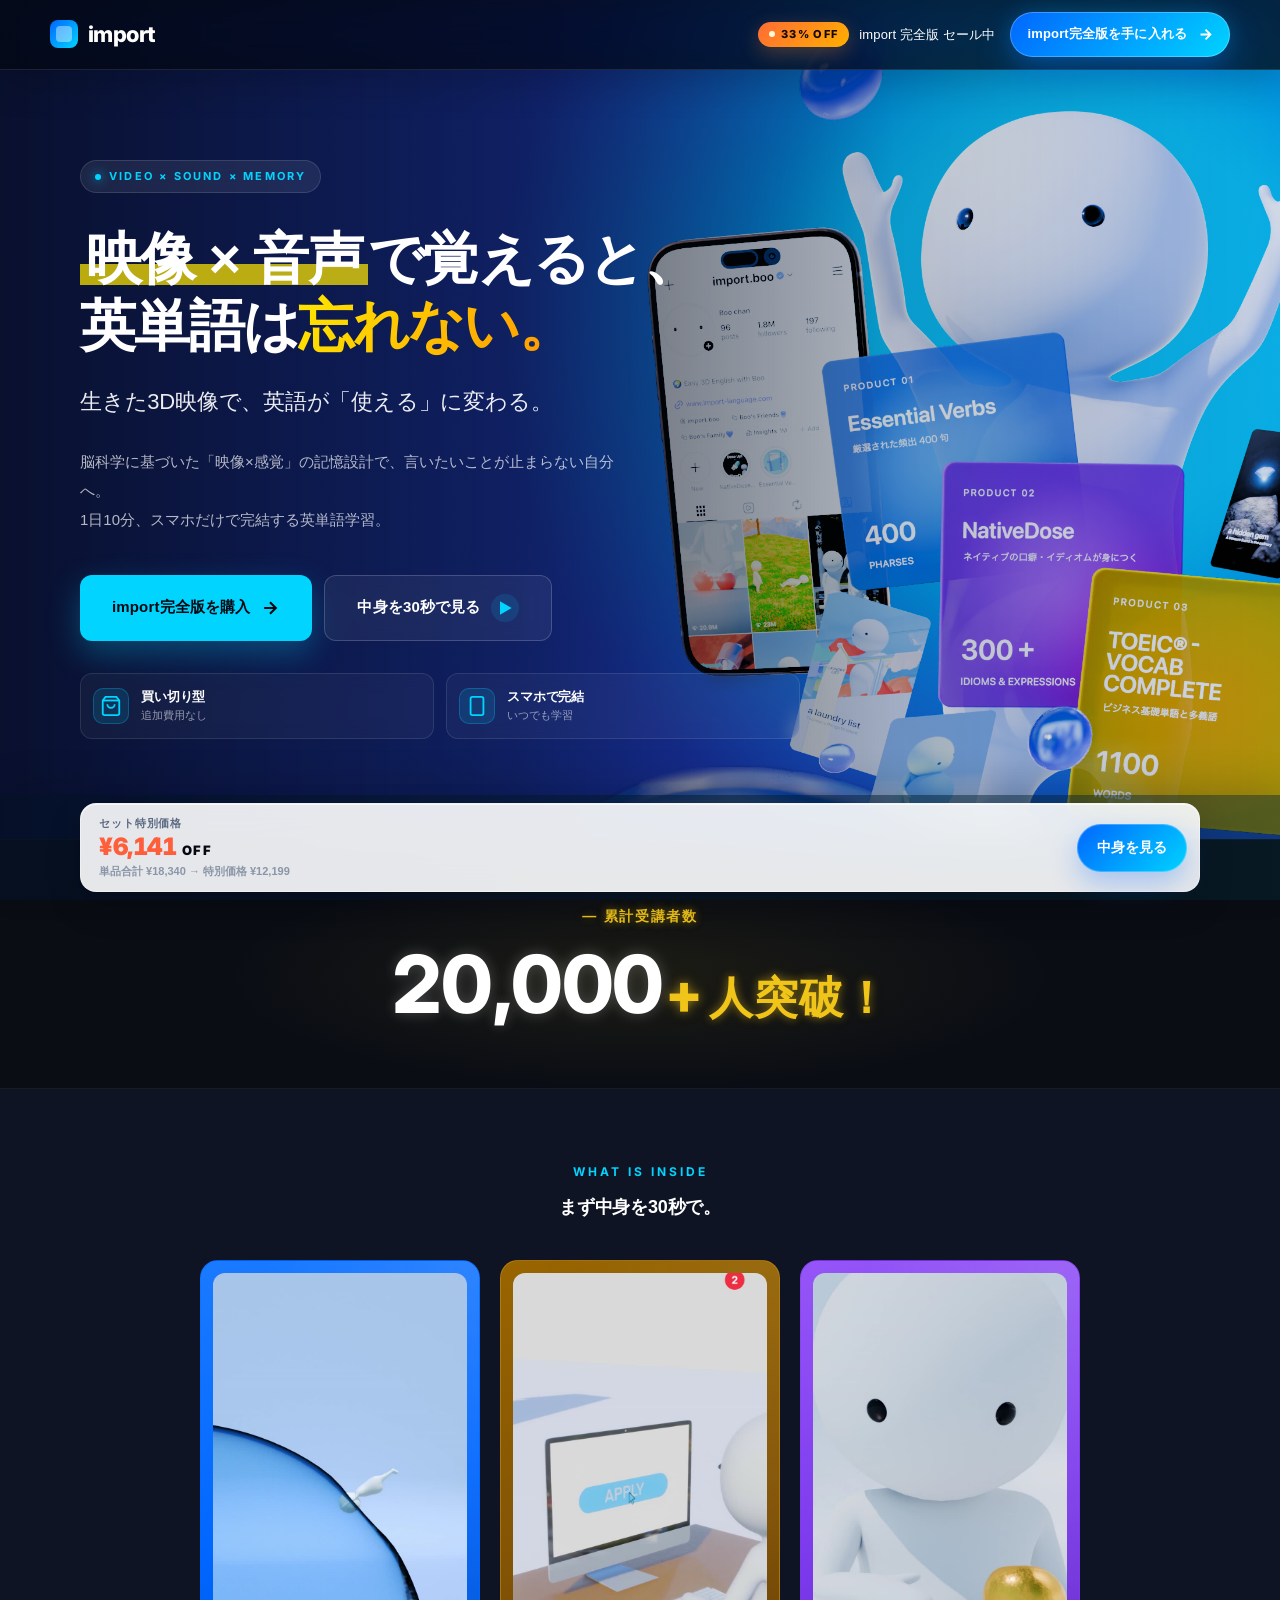
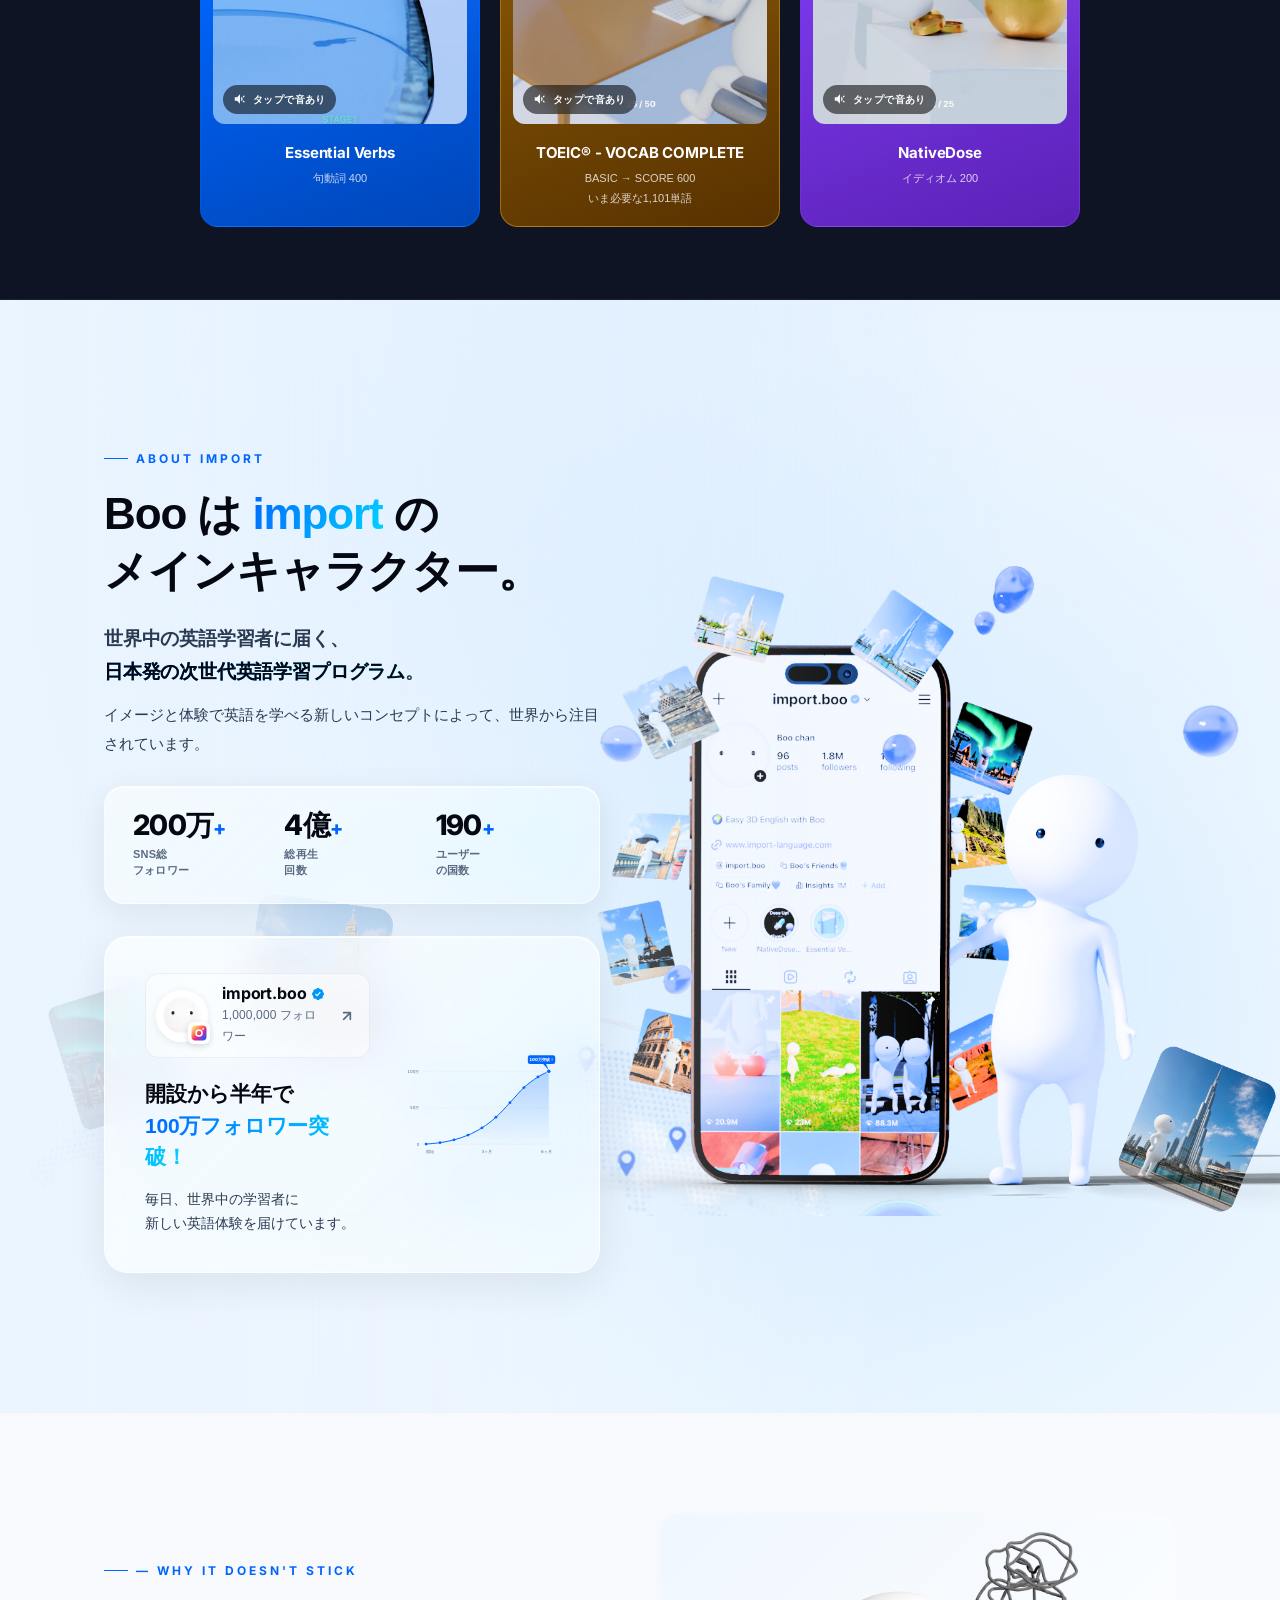
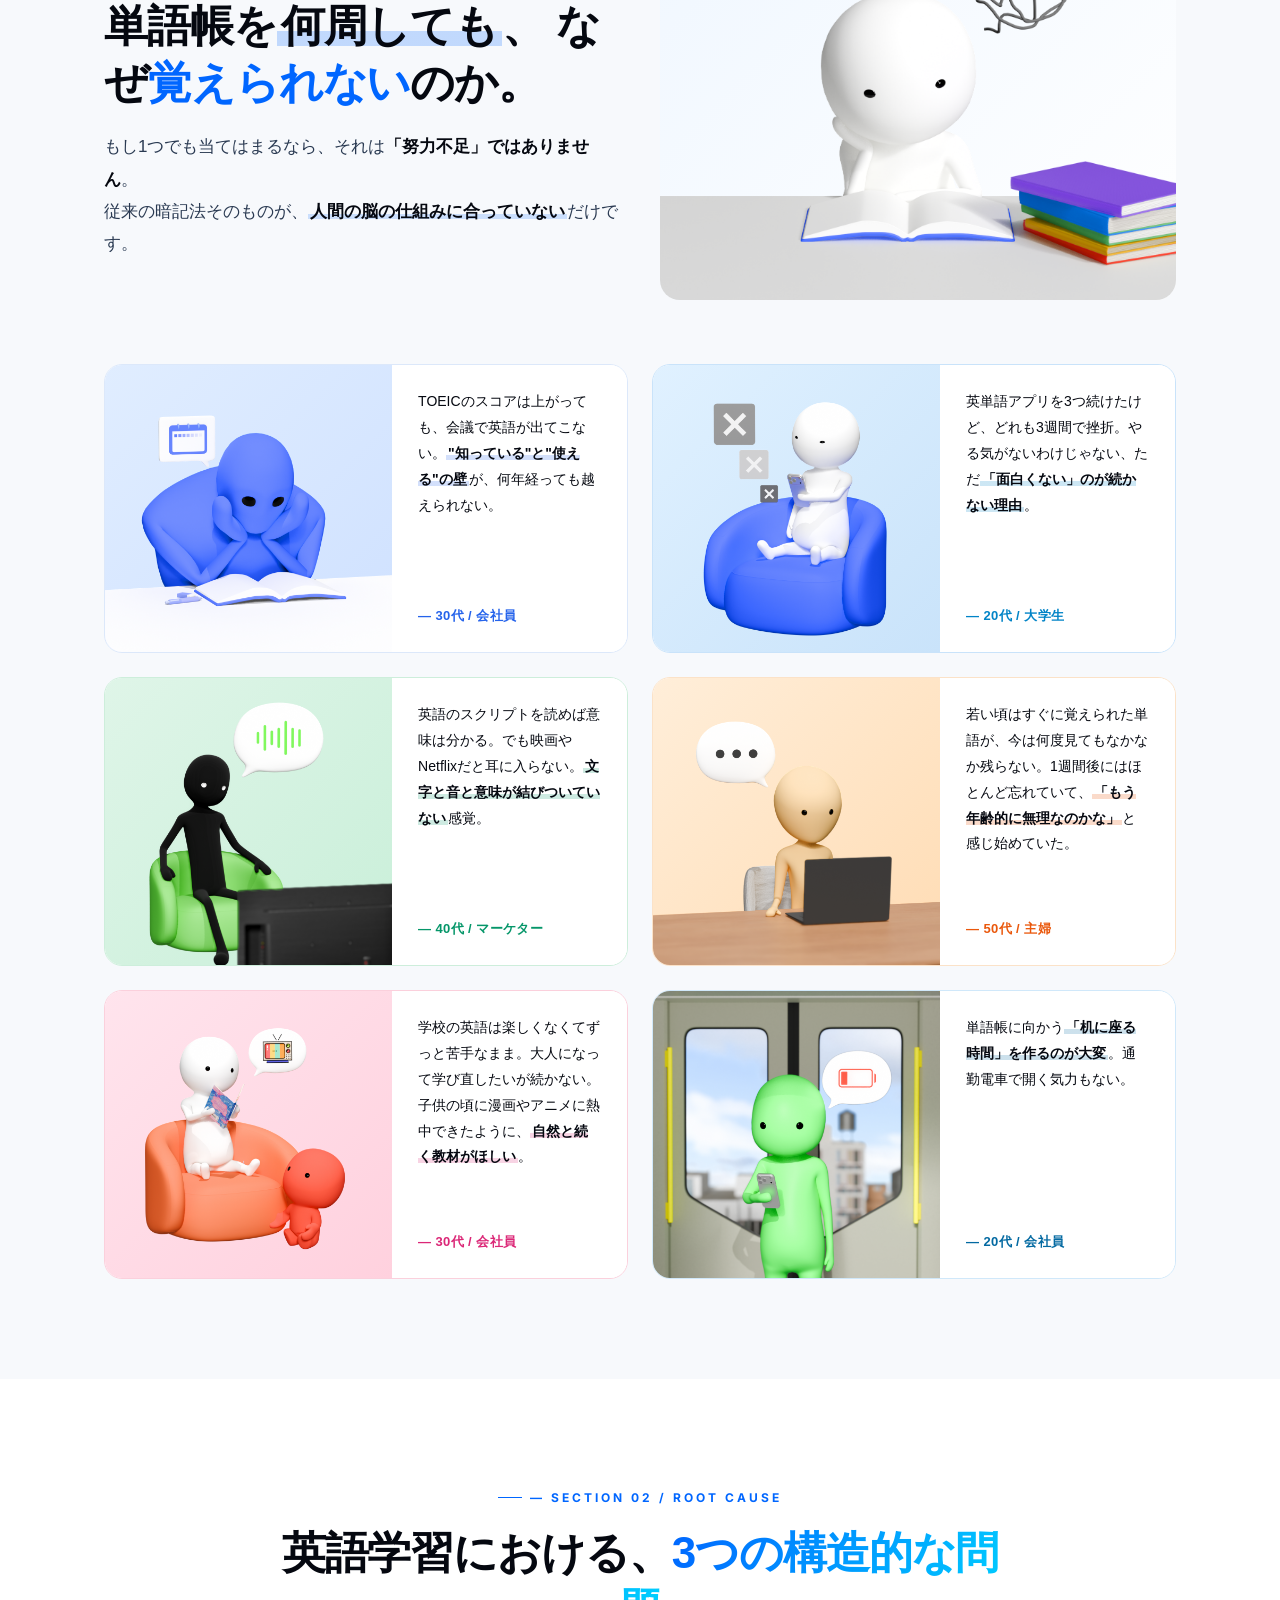
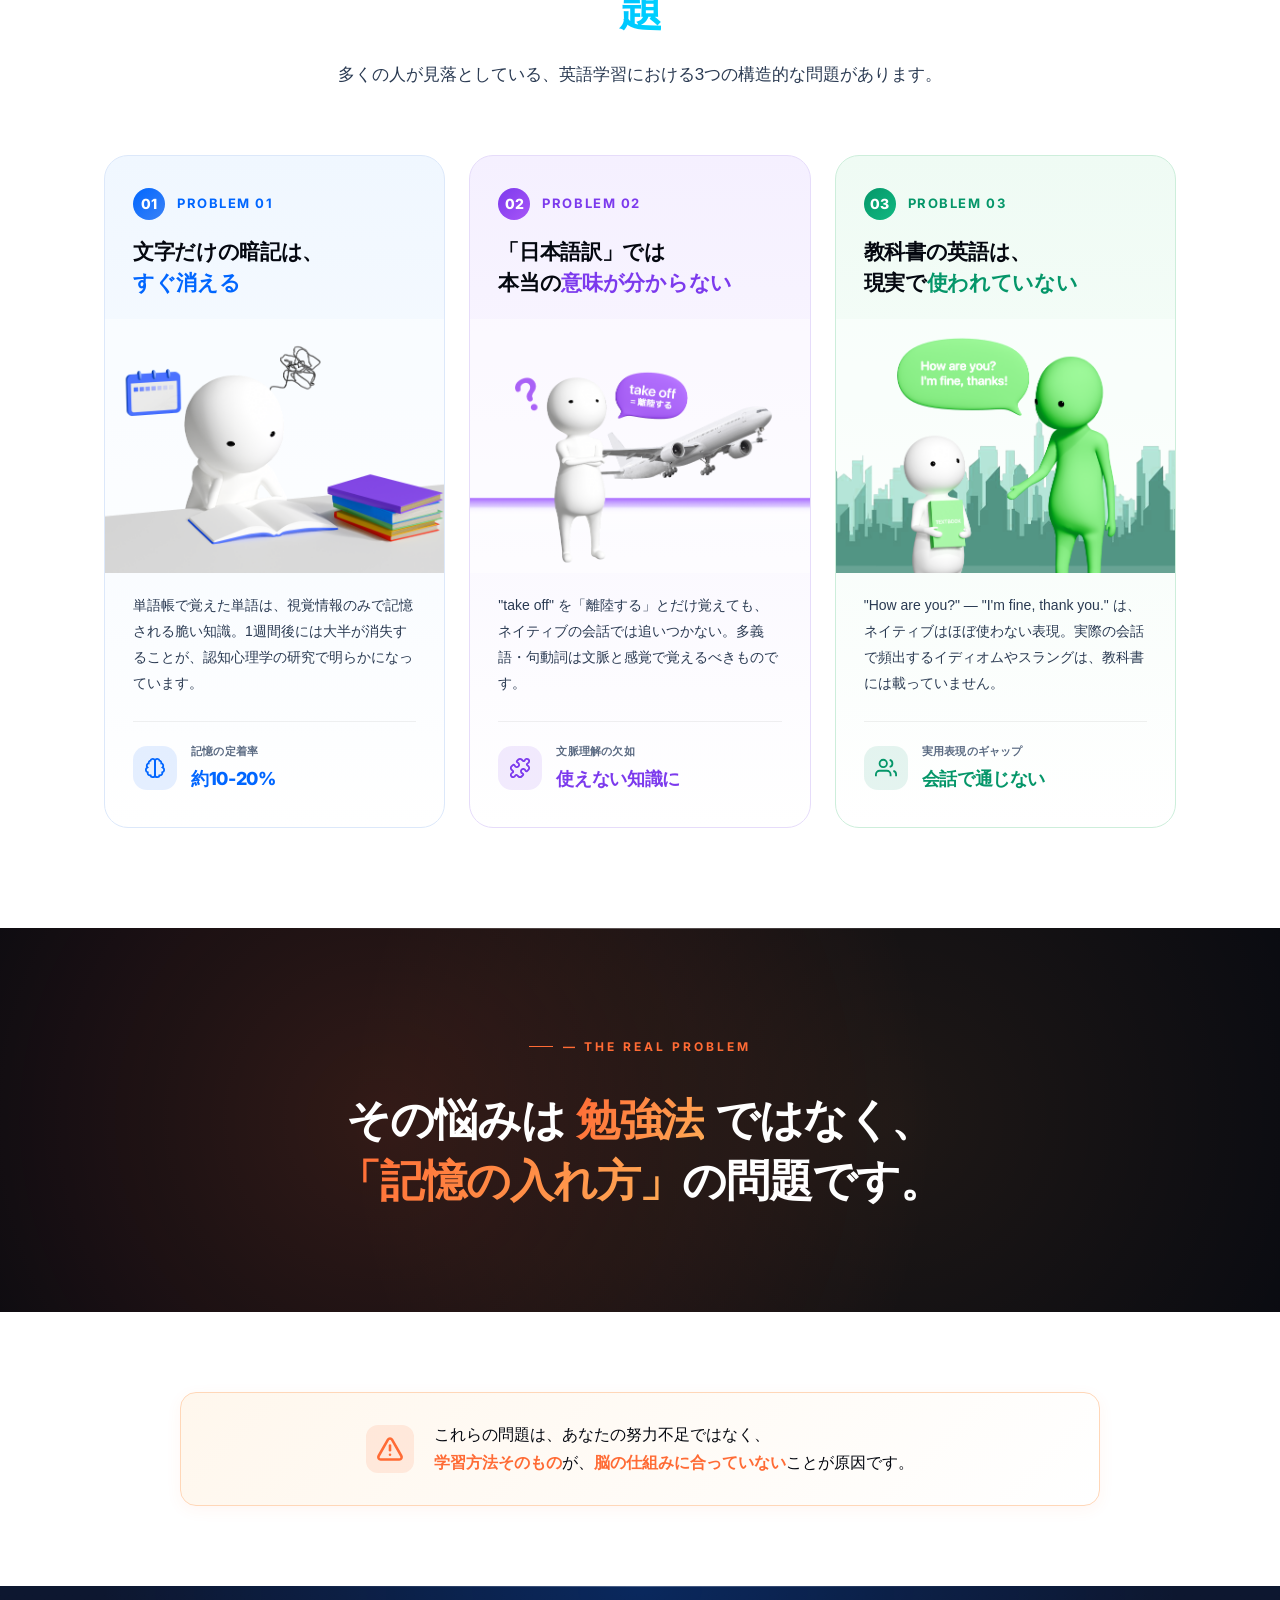
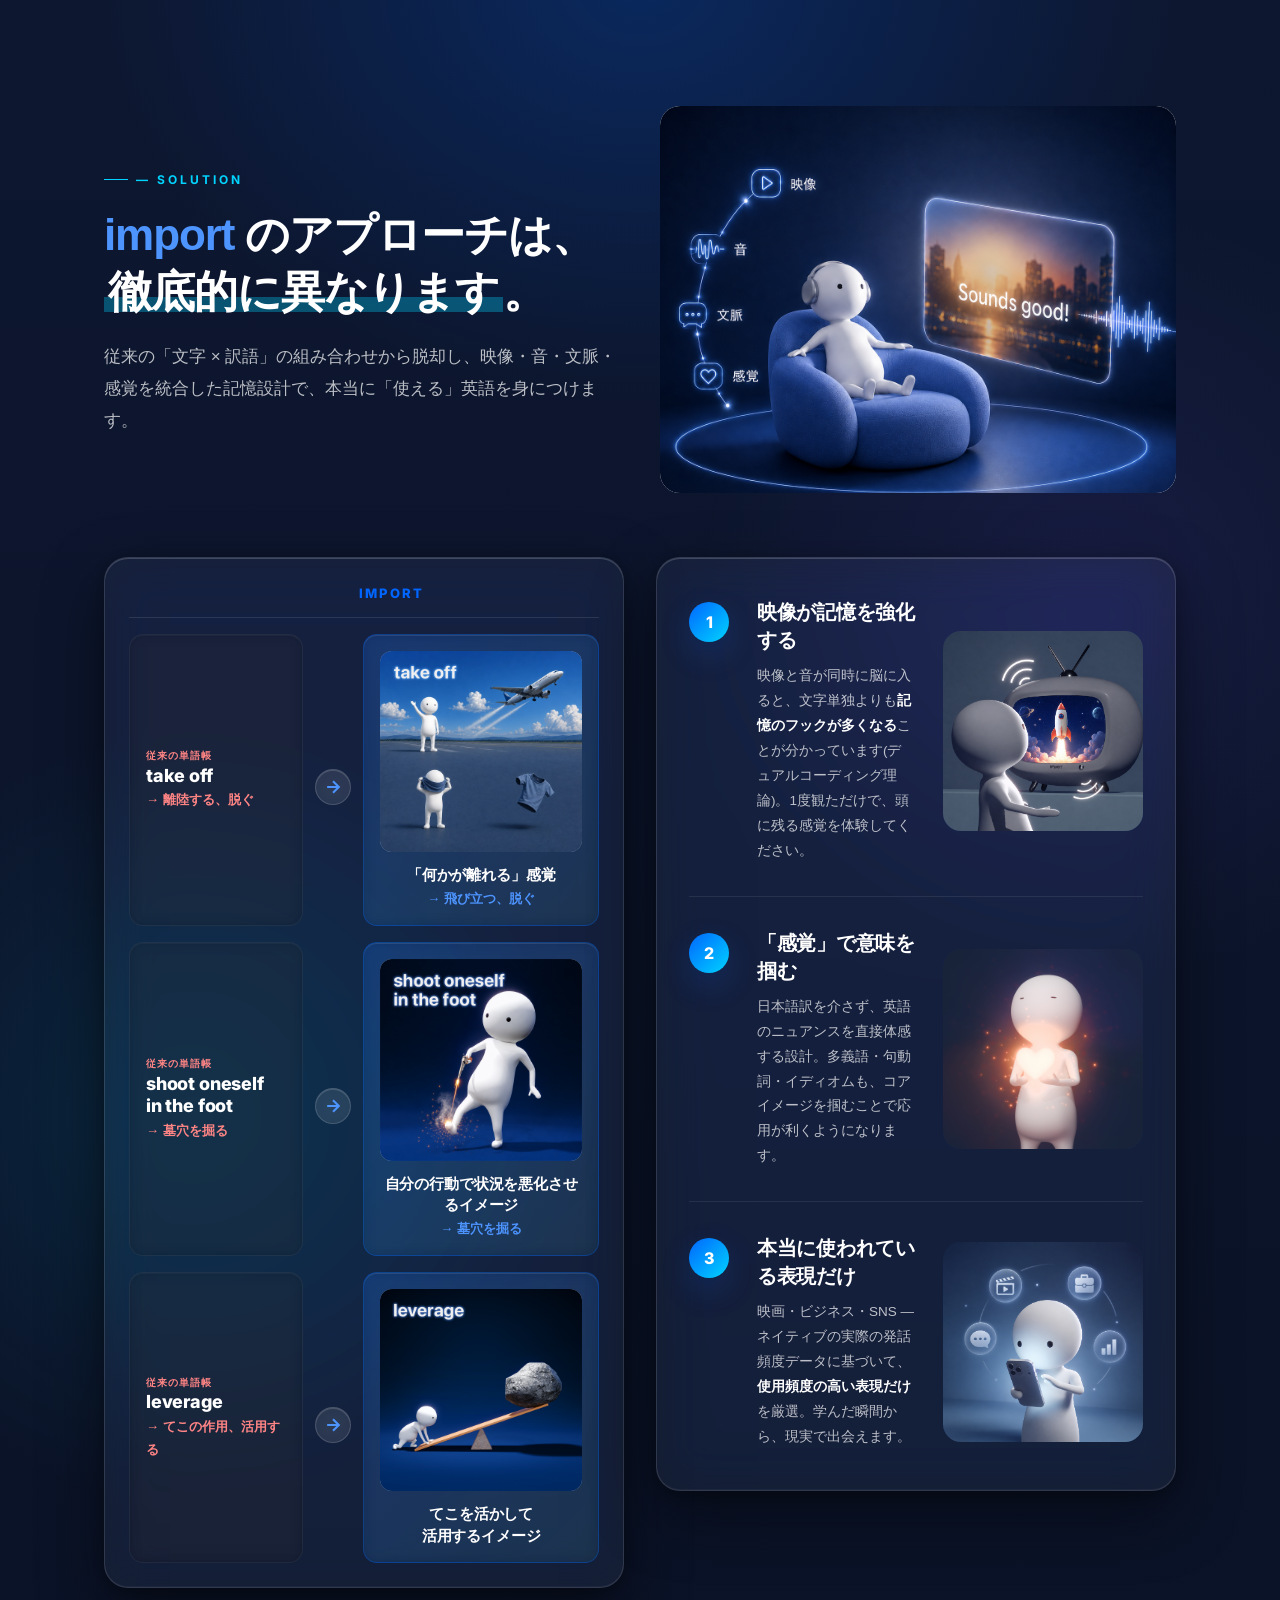
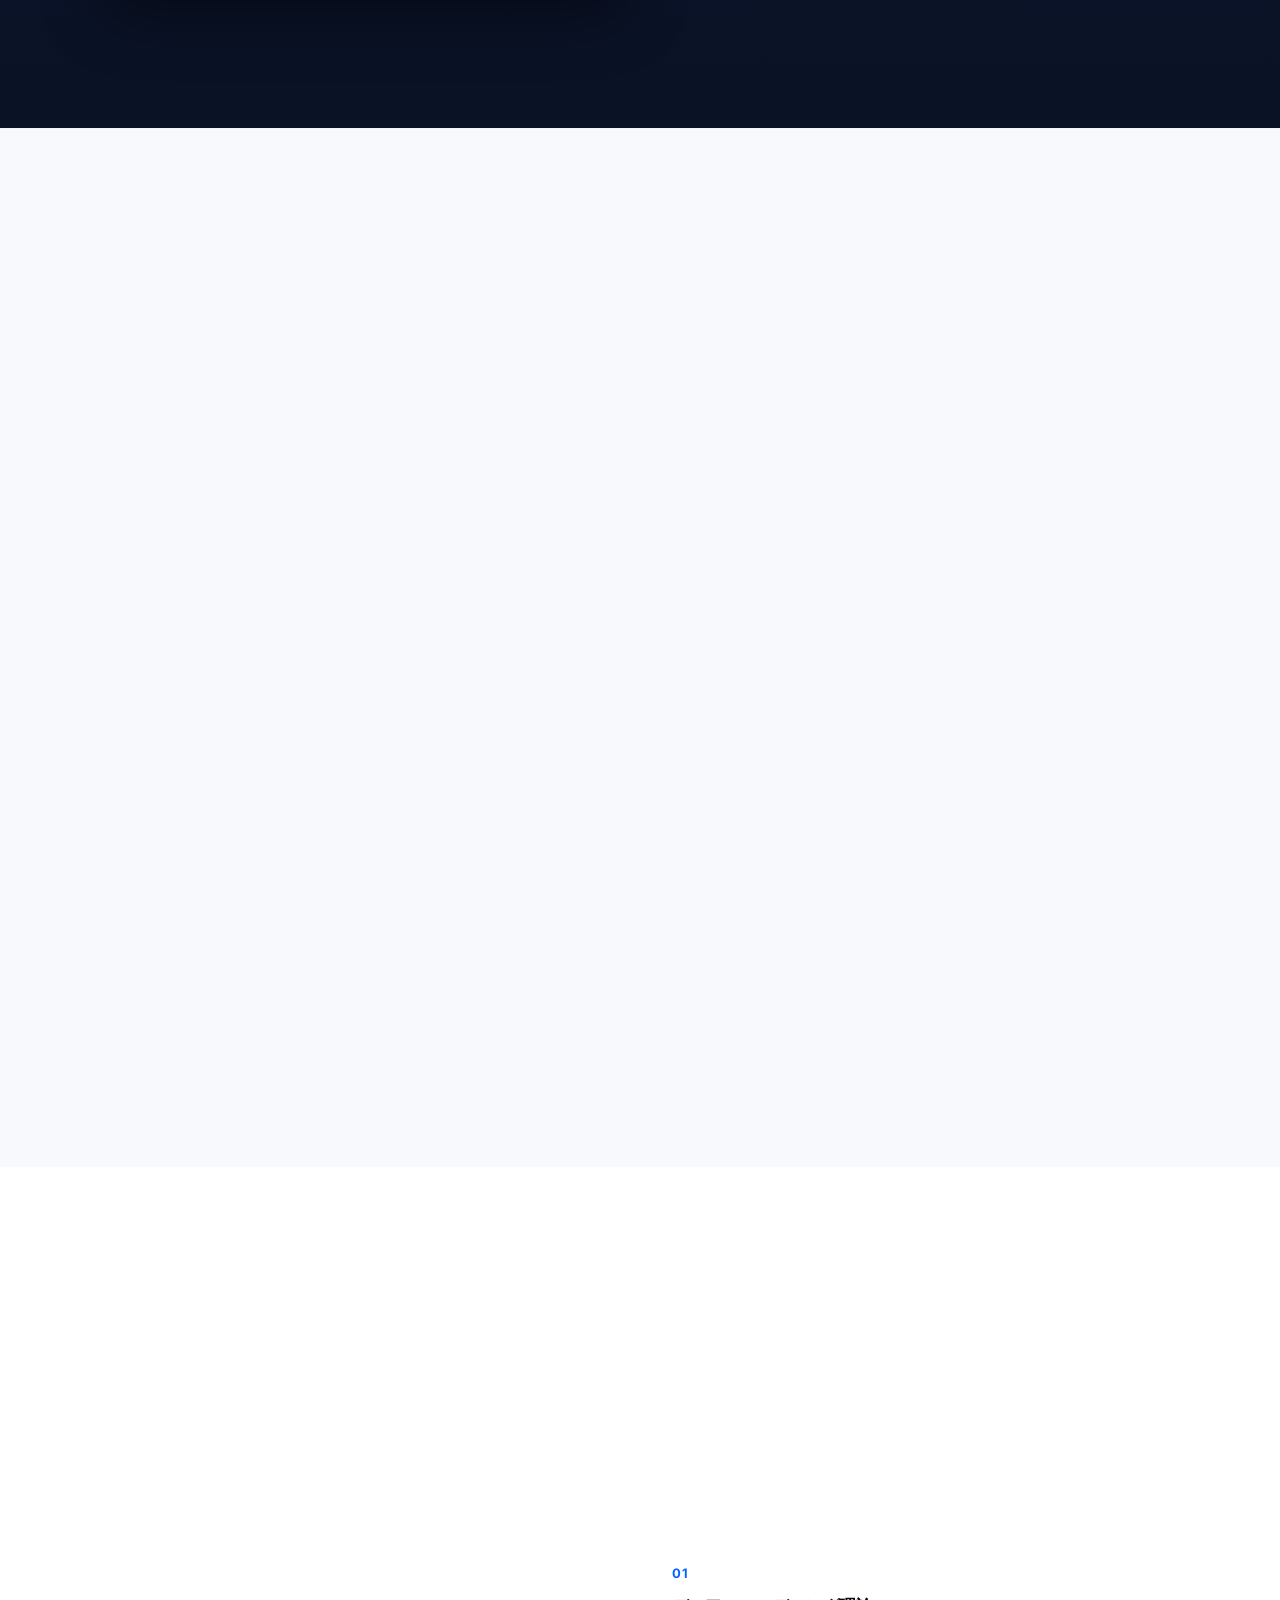
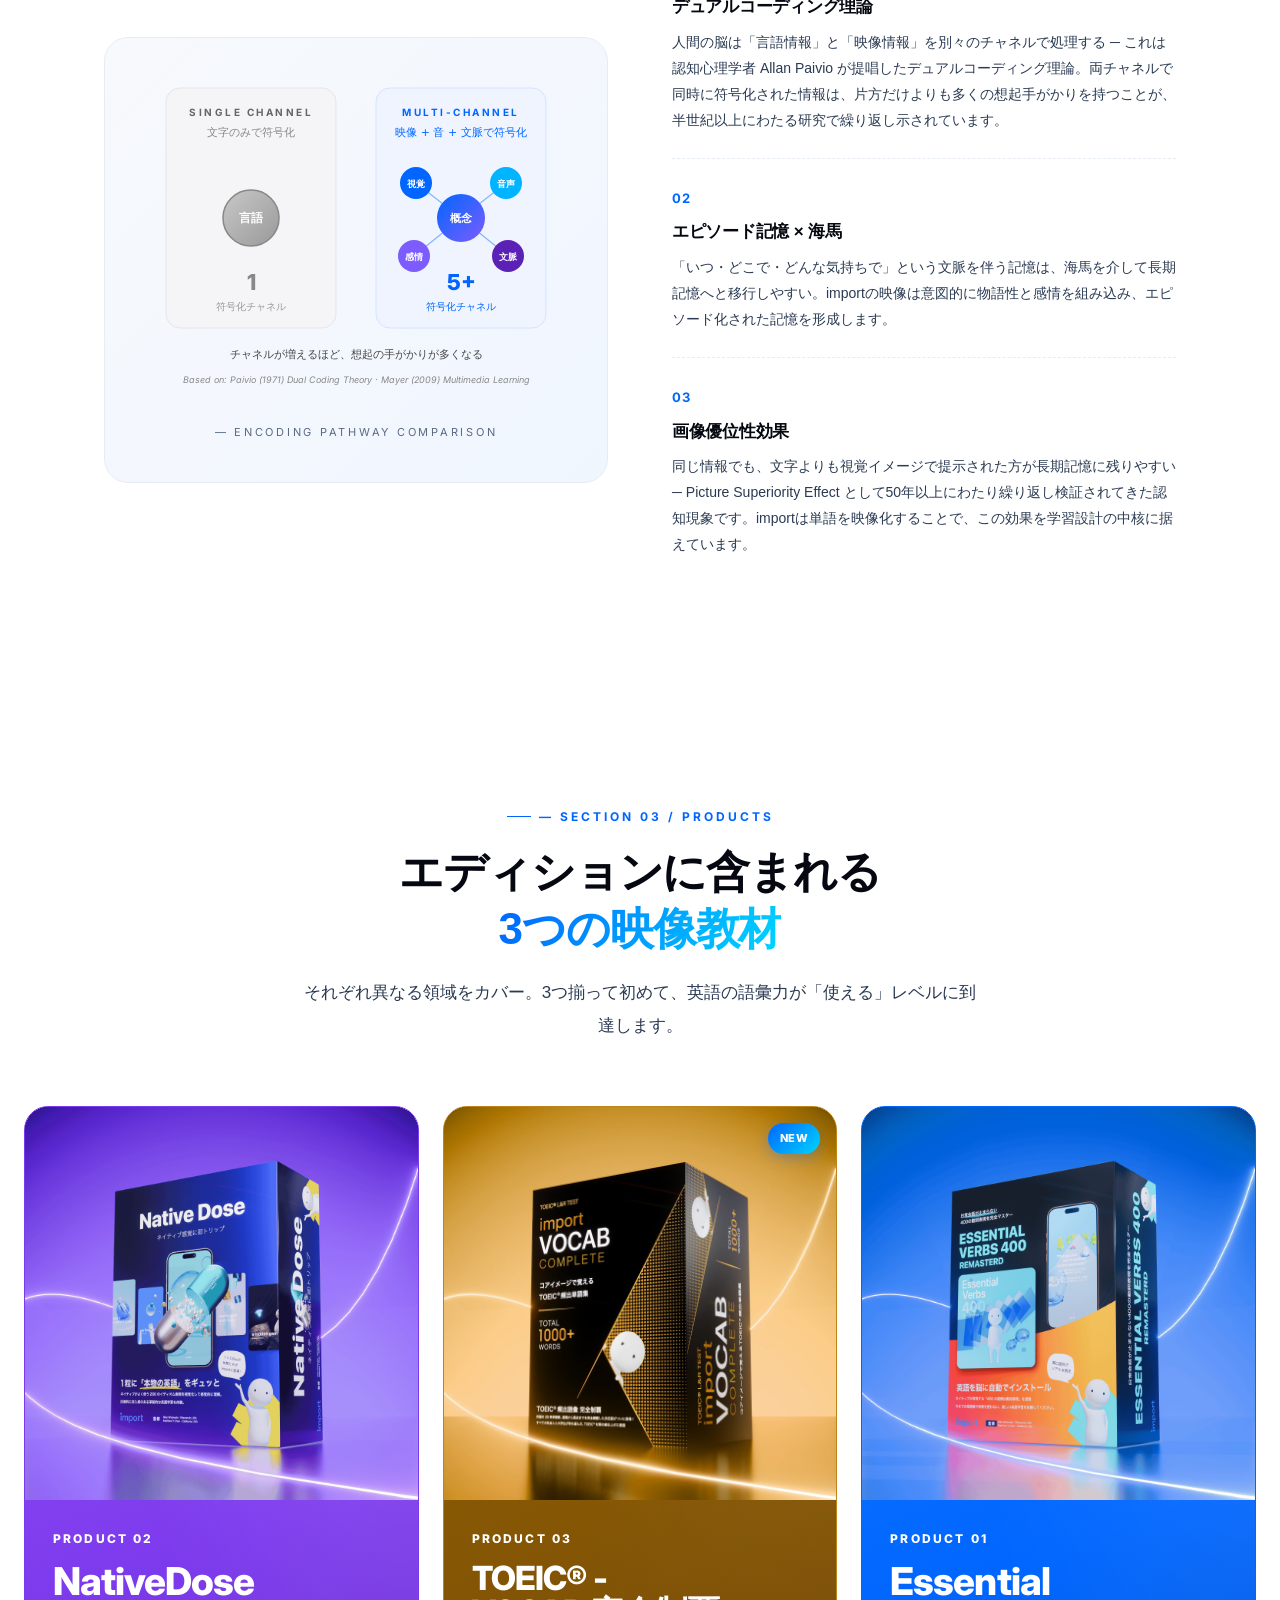
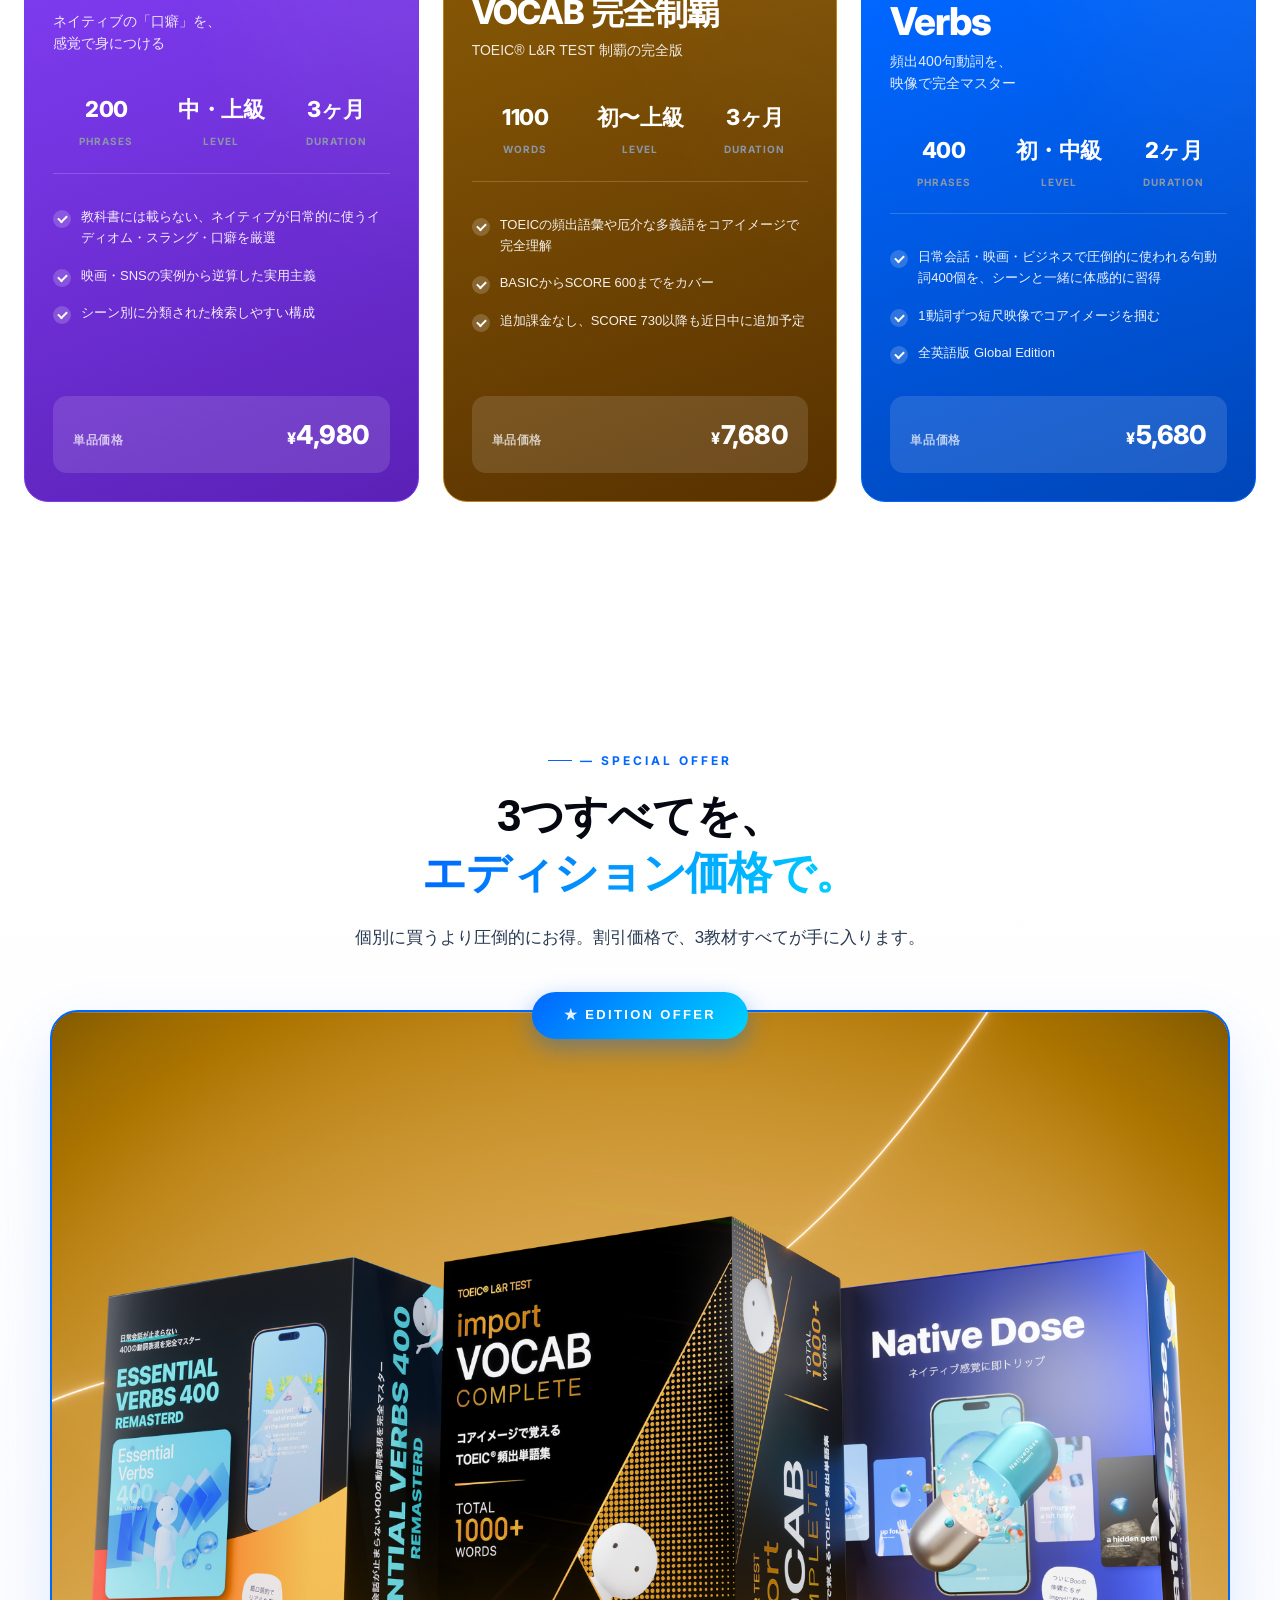
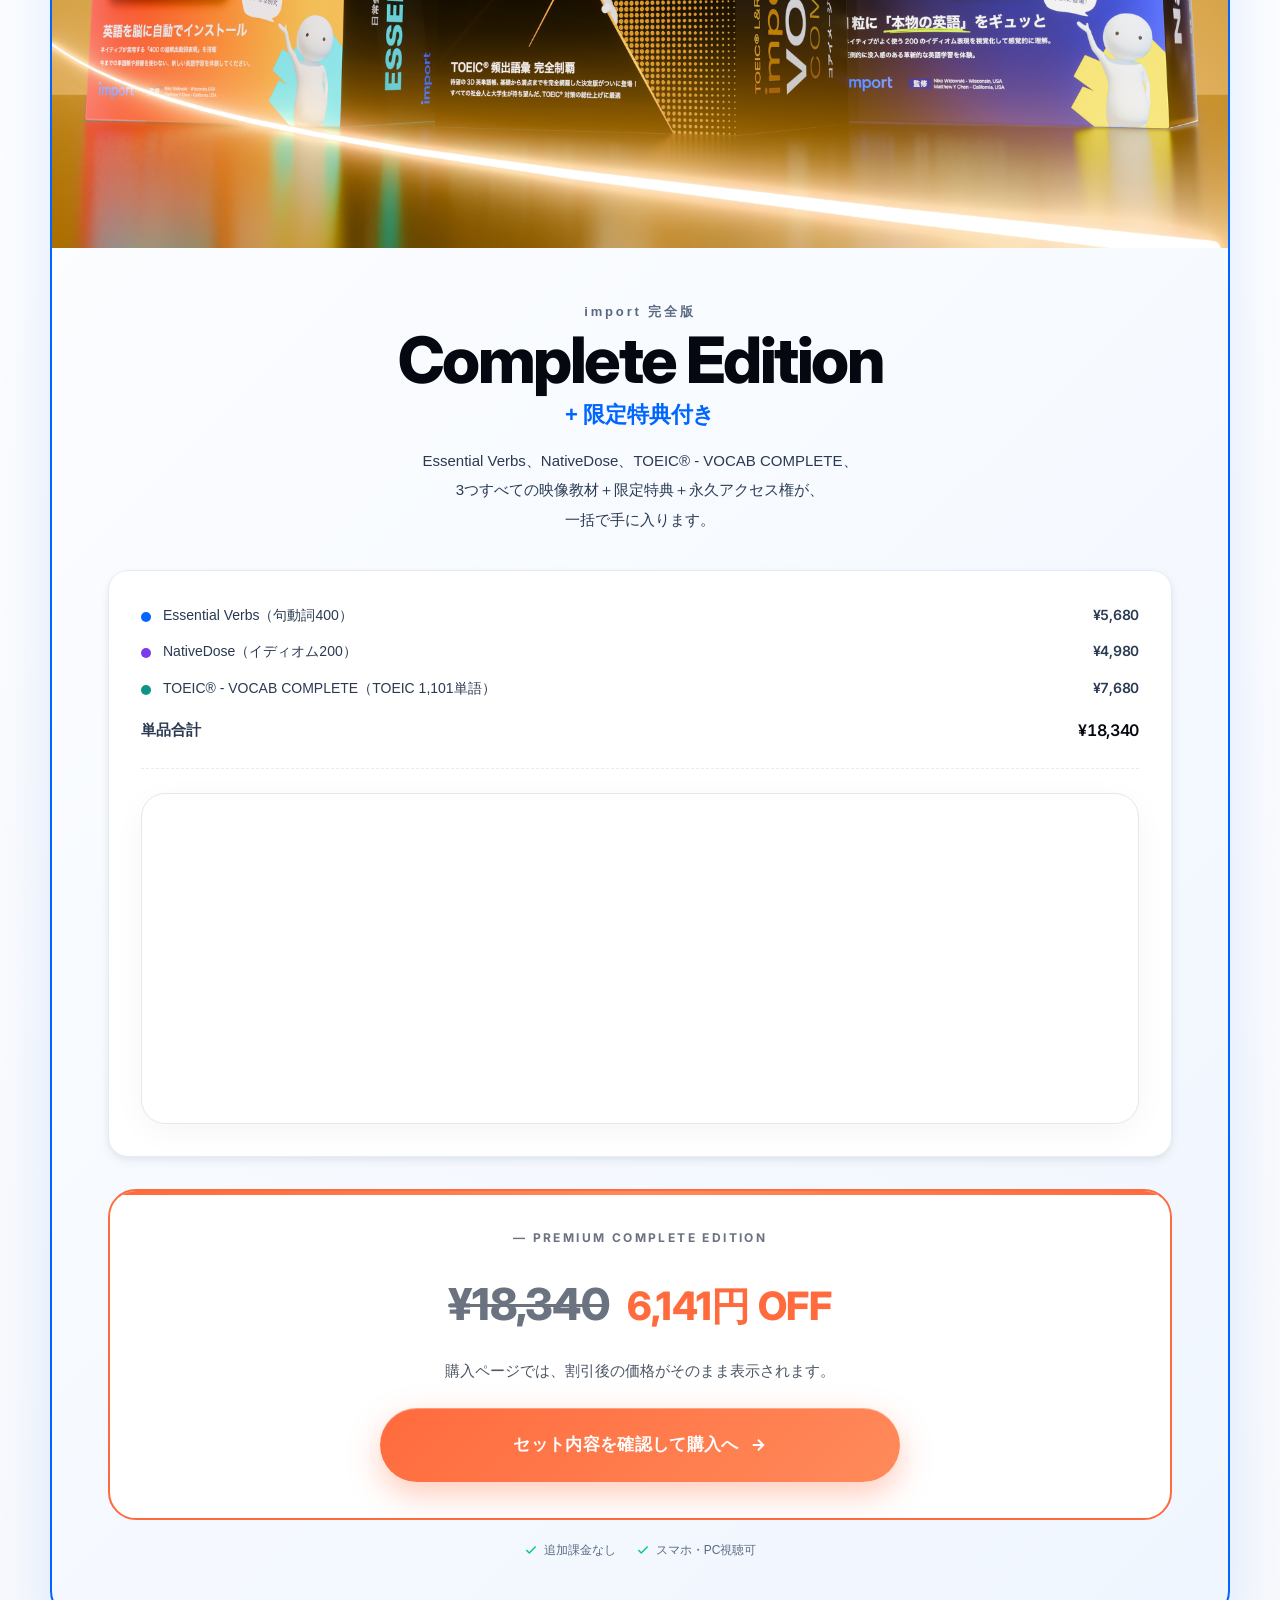
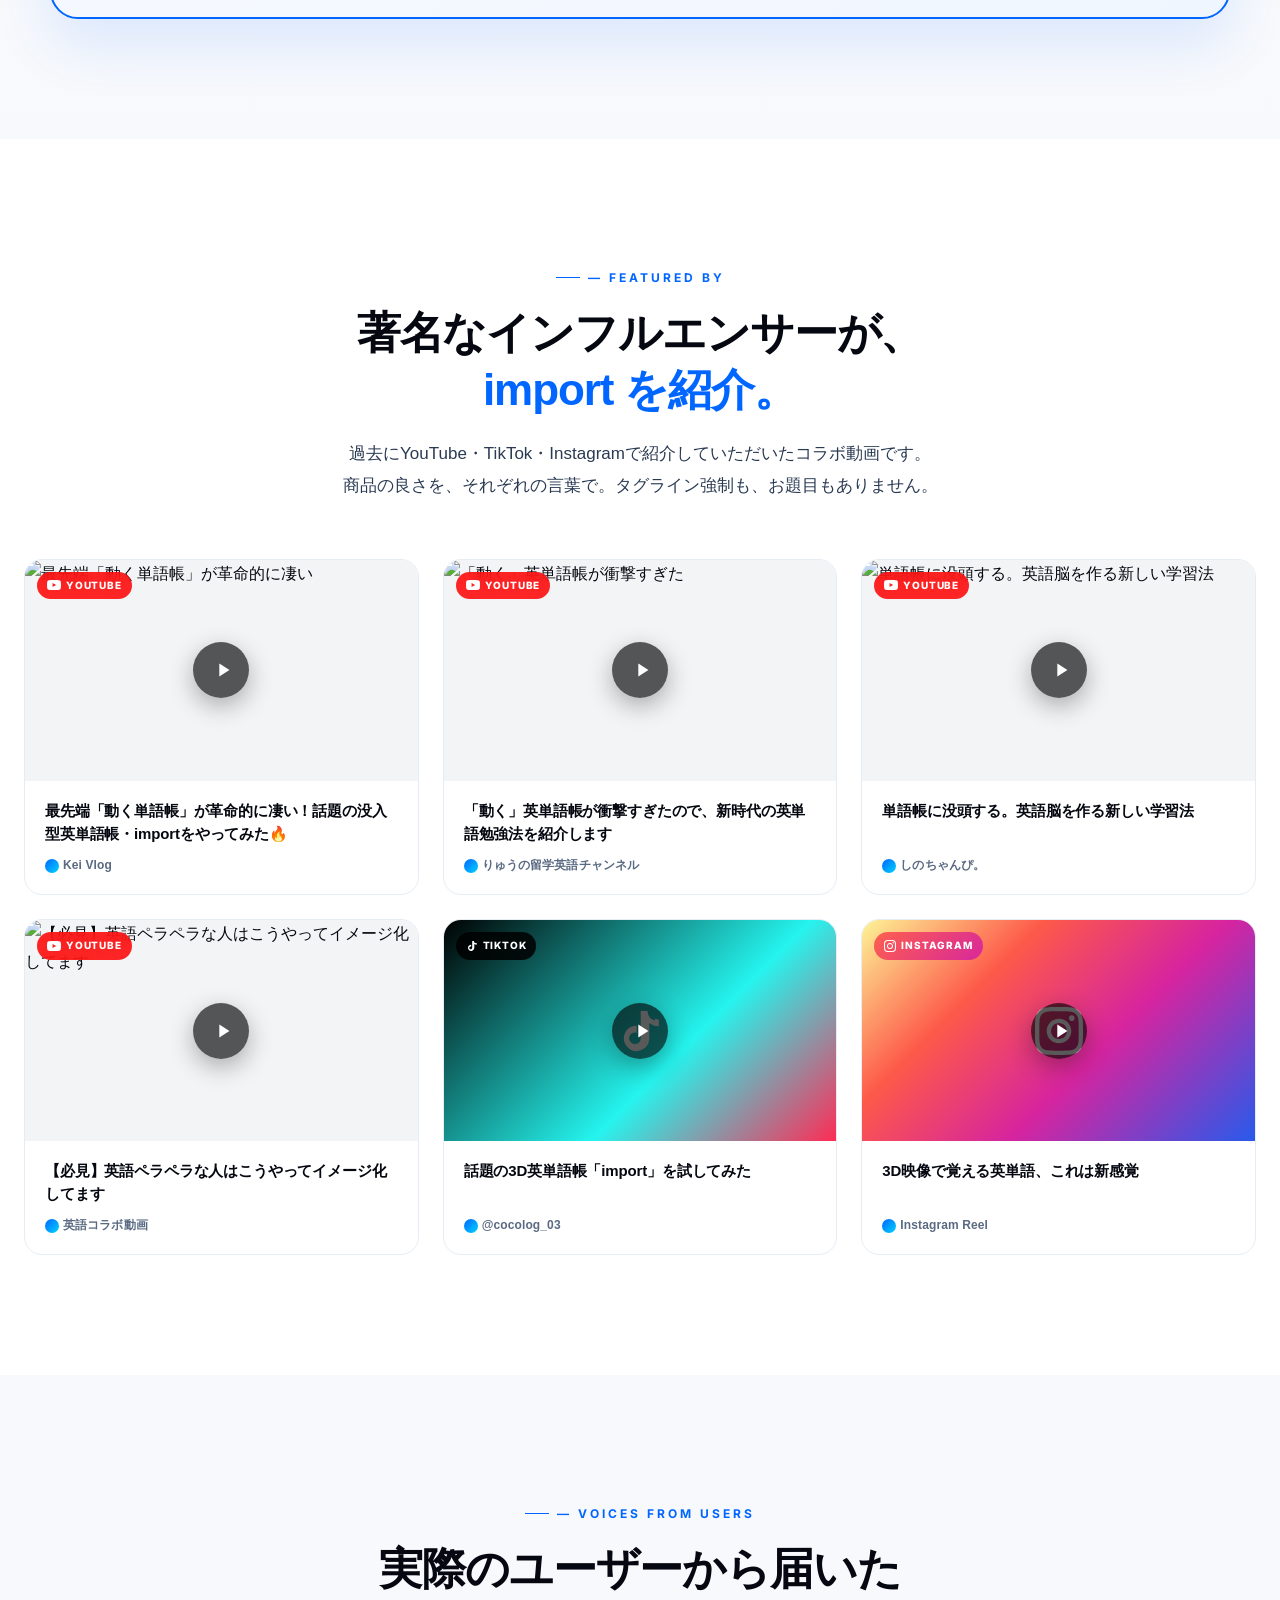
==== index.html @ 6a7ff5c7 "fix: 商品定価と単品合計に基づく割引表示を更新" ====
<!DOCTYPE html>
<html lang="ja">
<head>
<meta charset="UTF-8" />
<meta name="viewport" content="width=device-width, initial-scale=1.0" />
<!-- Match browser chrome (Safari URL bar etc) to hero blue for seamless top edge -->
<meta name="theme-color" content="#0066ff" />
<meta name="apple-mobile-web-app-status-bar-style" content="black-translucent" />
<title>import｜映像 × 音声で覚える、忘れない英単語学習</title>
<meta name="description" content="脳科学に基づいた映像×感覚で学ぶ英単語。Essential Verbs / NativeDose / TOEIC® - VOCAB COMPLETE の3教材完全エディションを期間限定価格で。" />
<link rel="preconnect" href="https://fonts.googleapis.com">
<link rel="preconnect" href="https://fonts.gstatic.com" crossorigin>
<link href="https://fonts.googleapis.com/css2?family=Inter:wght@300;400;500;600;700;800;900&display=swap" rel="stylesheet">
<style>
:root{
  /* Color system */
  --bg: #ffffff;
  --bg-soft: #f7f9fc;
  --bg-tint: #f0f5fc;
  --ink: #050810;
  --ink-2: #0f1424;
  --ink-3: #1a2138;
  --text: #2a3a52;
  --text-soft: #5a6a82;
  --muted: #8a96a8;
  --line: #e6ecf4;
  --line-soft: #f0f4f8;

  /* Brand blues */
  --blue: #0066ff;
  --blue-deep: #0052cc;
  --blue-light: #4d94ff;
  --blue-soft: #e8f0ff;
  --blue-tint: #f0f6ff;

  /* Accent */
  --accent: #00d4ff;
  --warning: #ff6b35;
  --success: #00c896;

  /* Product colors */
  --p1: #0066ff;
  --p2: #7c5cff;
  --p3: #00b8d4;

  /* Type */
  --jp: 'Hiragino Kaku Gothic ProN', 'Hiragino Sans', 'Noto Sans JP', sans-serif;
  --en: 'Inter', -apple-system, BlinkMacSystemFont, 'SF Pro Display', sans-serif;

  /* Effects */
  --shadow-sm: 0 1px 2px rgba(10, 22, 40, 0.04), 0 2px 4px rgba(10, 22, 40, 0.04);
  --shadow-md: 0 4px 12px rgba(10, 22, 40, 0.06), 0 2px 4px rgba(10, 22, 40, 0.04);
  --shadow-lg: 0 12px 32px rgba(10, 22, 40, 0.08), 0 4px 12px rgba(10, 22, 40, 0.04);
  --shadow-blue: 0 12px 32px rgba(0, 102, 255, 0.18);
}

*{box-sizing: border-box; margin: 0; padding: 0}
html{scroll-behavior: smooth}
body{
  font-family: var(--jp);
  background: var(--bg);
  color: var(--ink);
  line-height: 1.75;
  font-feature-settings: "palt";
  -webkit-font-smoothing: antialiased;
  -moz-osx-font-smoothing: grayscale;
  overflow-x: hidden;
}

.en{font-family: var(--en); letter-spacing: -0.01em}
.num{font-family: var(--en); font-feature-settings: "tnum"; letter-spacing: -0.02em}

.wrap{max-width: 1120px; margin: 0 auto; padding: 0 24px}
.wrap-narrow{max-width: 760px; margin: 0 auto; padding: 0 24px}

@keyframes pulse{
  0%, 100%{opacity: 1}
  50%{opacity: 0.5}
}

/* ========== NAV (fixed conversion header) ========== */
.nav{
  position: fixed;
  top: 0; left: 0; right: 0;
  z-index: 150;
  padding: 12px 24px;
  background: rgba(5, 8, 16, 0.76);
  border-bottom: 1px solid rgba(255,255,255,0.1);
  box-shadow: 0 14px 36px rgba(0,0,0,0.18);
  backdrop-filter: blur(22px) saturate(160%);
  -webkit-backdrop-filter: blur(22px) saturate(160%);
}
.nav-inner{
  max-width: 1180px;
  margin: 0 auto;
  display: flex;
  align-items: center;
  justify-content: space-between;
  gap: 18px;
}
.logo{
  font-family: var(--en);
  font-weight: 800;
  font-size: 22px;
  color: white;
  letter-spacing: -0.025em;
  text-decoration: none;
  display: flex;
  align-items: center;
  gap: 10px;
}
.logo-mark{
  width: 28px; height: 28px;
  background: linear-gradient(135deg, var(--blue) 0%, var(--accent) 100%);
  border-radius: 8px;
  position: relative;
}
.logo-mark::after{
  content: '';
  position: absolute;
  inset: 6px;
  border-radius: 4px;
  background: white;
  opacity: 0.4;
}
.nav-burger{
  display: none;
  width: 44px; height: 44px;
  border-radius: 50%;
  background: white;
  color: var(--ink);
  border: none;
  cursor: pointer;
  align-items: center;
  justify-content: center;
  transition: transform 0.2s;
}
.nav-burger:hover{transform: scale(1.05)}

.nav-actions{
  display: flex;
  align-items: center;
  gap: 14px;
  flex: 1;
  justify-content: flex-end;
  min-width: 0;
}
.nav-offer{
  display: inline-flex;
  align-items: center;
  justify-content: center;
  gap: 10px;
  min-width: 0;
  color: white;
  font-size: 13px;
  line-height: 1.35;
  letter-spacing: 0.01em;
}
.nav-offer .pill{
  display: inline-flex;
  align-items: center;
  gap: 6px;
  flex-shrink: 0;
  padding: 5px 11px;
  border-radius: 999px;
  background: linear-gradient(135deg, #ff6b35 0%, #ffb000 100%);
  color: #140900;
  font-family: var(--en);
  font-size: 11px;
  font-weight: 800;
  letter-spacing: 0.12em;
  box-shadow: 0 6px 20px rgba(255, 139, 32, 0.28);
}
.nav-offer .dot{
  width: 6px;
  height: 6px;
  border-radius: 50%;
  background: #fff7d6;
  animation: pulse 2s ease-in-out infinite;
}
.nav-offer strong{
  color: var(--accent);
  font-weight: 800;
}
.nav-purchase .label-short{
  display: none;
}
.nav-offer-copy{
  min-width: 0;
  white-space: nowrap;
  overflow: hidden;
  text-overflow: ellipsis;
}
.sale-mode-copy-discount-only,
.sale-mode-copy-regular{display: none}
body.sale-mode-discount-only .sale-mode-copy-scheduled{display: none}
body.sale-mode-discount-only .sale-mode-copy-discount-only{display: revert}
body.sale-mode-discount-only .offer-urgency,
body.sale-mode-discount-only .final-countdown,
body.sale-mode-discount-only .sticky-count-wrap{display: none}
body.sale-mode-regular .sale-mode-copy-scheduled,
body.sale-mode-regular .sale-mode-copy-discount-only{display: none}
body.sale-mode-regular .sale-mode-copy-regular{display: revert}
body.sale-mode-regular .nav-offer .pill,
body.sale-mode-regular .offer-eyebrow,
body.sale-mode-regular .offer-compare .compare-from,
body.sale-mode-regular .offer-compare .compare-arrow,
body.sale-mode-regular .offer-savings-bar,
body.sale-mode-regular .offer-urgency,
body.sale-mode-regular .anchor-card,
body.sale-mode-regular .final-countdown,
body.sale-mode-regular .final-price-card .savings-tag,
body.sale-mode-regular .final-price-card .price-strike,
body.sale-mode-regular .final-price-card .off-badge,
body.sale-mode-regular .sticky-discount,
body.sale-mode-regular .sticky-offer-note,
body.sale-mode-regular .sticky-count-wrap{display: none}
body.sale-mode-regular .sale-promo,
body.sale-mode-final-hours .sale-promo{display: none}
body.sale-mode-regular .offer-compare{margin-bottom: 18px}
body.sale-mode-regular .final-price-card .price-row{justify-content: center}
.nav-purchase{
  display: inline-flex;
  align-items: center;
  gap: 10px;
  flex-shrink: 0;
  padding: 11px 16px 11px 18px;
  border-radius: 999px;
  background: linear-gradient(135deg, var(--blue) 0%, var(--accent) 100%);
  color: white;
  text-decoration: none;
  font-size: 13px;
  font-weight: 800;
  letter-spacing: 0.01em;
  box-shadow:
    0 14px 34px rgba(0, 102, 255, 0.34),
    0 0 22px rgba(0, 212, 255, 0.18),
    0 0 0 1px rgba(255,255,255,0.26) inset;
  backdrop-filter: blur(18px) saturate(160%);
  -webkit-backdrop-filter: blur(18px) saturate(160%);
  transition: transform 0.2s, box-shadow 0.2s, background 0.2s;
}
.nav-purchase svg{color: white; transition: transform 0.2s}
.nav-purchase:hover{
  background: linear-gradient(135deg, #0090ff 0%, #00e0ff 100%);
  transform: translateY(-2px);
  box-shadow:
    0 18px 44px rgba(0, 102, 255, 0.42),
    0 0 32px rgba(0, 212, 255, 0.32),
    0 0 0 1px rgba(255,255,255,0.34) inset;
}
.nav-purchase:hover svg{transform: translateX(2px)}

/* ========== HERO (DARK + IMAGE BG) ========== */
.hero{
  position: relative;
  background: var(--ink);
  color: white;
  min-height: 92vh;
  padding: 160px 24px 100px;
  overflow: hidden;
  display: flex;
  align-items: center;
}

/* Full-bleed background image (DESKTOP) */
.hero-bg{
  position: absolute;
  inset: 0;
  z-index: 0;
}
.hero-bg img{
  width: 100%;
  height: 100%;
  object-fit: cover;
  object-position: center;
  display: block;
}

/* Dark overlay for text readability (DESKTOP) */
.hero-overlay{
  position: absolute;
  inset: 0;
  z-index: 1;
  background:
    linear-gradient(
      90deg,
      rgba(5, 8, 16, 0.85) 0%,
      rgba(5, 8, 16, 0.6) 40%,
      rgba(5, 8, 16, 0.2) 70%,
      rgba(5, 8, 16, 0.1) 100%
    );
}

.hero-grid{
  position: relative;
  z-index: 2;
  max-width: 1120px;
  margin: 0 auto;
  width: 100%;
}

.hero-text{
  max-width: 720px;
}

/* MOBILE: hero shows full tall image; text section overlays bottom with seamless blur */
@media (max-width: 768px){
  .hero{
    min-height: auto;
    padding: 0;
    display: block;
    align-items: stretch;
    position: relative;
    overflow: hidden;
    aspect-ratio: auto;
    height: 240vw;
    background: #1c54df;
  }
  .hero-bg{
    position: absolute;
    inset: 0;
    z-index: 0;
  }
  .hero-bg img{
    width: 100%;
    height: 100%;
    object-fit: cover;
    object-position: center top;
    transform: scale(1.035);
    transform-origin: top center;
  }
  .hero-overlay{
    display: block;
    position: absolute;
    inset: 0;
    z-index: 1;
    background:
      linear-gradient(
        180deg,
        rgba(5, 8, 16, 0.15) 0%,
        rgba(5, 8, 16, 0.05) 12%,
        rgba(5, 8, 16, 0) 22%,
        transparent 100%
      );
  }
  .hero-grid{
    position: relative;
    z-index: 2;
    padding: 24px 20px 40px;
    background: transparent;
    min-height: auto;
    display: flex;
    flex-direction: column;
  }
  .hero-text{
    max-width: 100%;
  }
  .hero-eyebrow{
    display: none;
  }
  .hero h1{
    text-shadow: 0 2px 20px rgba(0,0,0,0.4);
  }

  /* Hide desktop-only elements on mobile */
  .desktop-only{display: none !important}
}
/* Hide mobile-only elements on desktop */
@media (min-width: 769px){
  .mobile-only{display: none !important}
}

/* ========== HERO BELOW (mobile only - seamless blur fade-in via ::before mask) ========== */
.hero-below{
  position: relative;
  z-index: 2;
  margin-top: -150vw;
  padding: 80px 20px 48px;
  background: linear-gradient(180deg,
    transparent 0%,
    rgba(11, 19, 38, 0.06) 6%,
    rgba(12, 20, 40, 0.18) 14%,
    rgba(14, 23, 46, 0.35) 25%,
    rgba(11, 19, 39, 0.5) 40%,
    rgba(10, 18, 38, 0.72) 60%,
    rgba(10, 13, 20, 0.92) 84%,
    #0a0d14 100%
  );
  color: white;
}
.hero-below::before{
  content: '';
  position: absolute;
  inset: 0;
  backdrop-filter: blur(22px) saturate(1.3);
  -webkit-backdrop-filter: blur(22px) saturate(1.3);
  -webkit-mask-image: linear-gradient(180deg,
    transparent 0%,
    rgba(0,0,0,0.2) 4%,
    rgba(0,0,0,0.5) 12%,
    rgba(0,0,0,0.78) 22%,
    rgba(0,0,0,0.92) 35%,
    black 50%,
    black 100%
  );
  mask-image: linear-gradient(180deg,
    transparent 0%,
    rgba(0,0,0,0.2) 4%,
    rgba(0,0,0,0.5) 12%,
    rgba(0,0,0,0.78) 22%,
    rgba(0,0,0,0.92) 35%,
    black 50%,
    black 100%
  );
  pointer-events: none;
  display: block;
}
.hero-below > *{
  position: relative;
  z-index: 1;
}
.hero-tagline-m{
  font-size: 22px;
  line-height: 1.5;
  font-weight: 700;
  color: white;
  letter-spacing: -0.015em;
  margin-bottom: 22px;
}
.hero-tagline-m .highlight{
  background: linear-gradient(120deg, var(--accent) 0%, var(--blue-light) 100%);
  -webkit-background-clip: text;
  background-clip: text;
  color: transparent;
  font-weight: 800;
}
.hero-sub-m{
  font-size: 14px;
  line-height: 1.85;
  color: rgba(255, 255, 255, 0.78);
  margin-bottom: 28px;
}
.cta-row-m{
  display: flex;
  flex-direction: column;
  gap: 10px;
  margin-bottom: 28px;
}
.cta-row-m .btn{
  width: 100%;
  padding: 16px 24px;
  font-size: 14px;
}
.hero-trust-m{
  display: grid;
  grid-template-columns: repeat(2, minmax(0, 1fr));
  gap: 8px;
}
.hero-trust-m .trust-badge{
  flex-direction: column;
  align-items: flex-start;
  padding: 12px 10px;
  gap: 8px;
  background: rgba(255, 255, 255, 0.04);
  border: 1px solid rgba(255, 255, 255, 0.1);
  border-radius: 12px;
}
.hero-trust-m .trust-icon{width: 32px; height: 32px}
.hero-trust-m .trust-icon svg{width: 18px; height: 18px}
.hero-trust-m .trust-text strong{font-size: 12px}
.hero-trust-m .trust-text span{font-size: 10px}

.hero-eyebrow{
  display: inline-flex;
  align-items: center;
  gap: 8px;
  padding: 6px 14px;
  background: rgba(255,255,255,0.08);
  border: 1px solid rgba(255,255,255,0.12);
  color: var(--accent);
  border-radius: 100px;
  font-family: var(--en);
  font-size: 11px;
  font-weight: 700;
  letter-spacing: 0.2em;
  margin-bottom: 32px;
  text-transform: uppercase;
  backdrop-filter: blur(8px);
}
.hero-eyebrow::before{
  content: '';
  width: 6px; height: 6px;
  background: var(--accent);
  border-radius: 50%;
  box-shadow: 0 0 12px var(--accent);
}

.hero h1{
  font-size: clamp(36px, 4.5vw, 56px);
  line-height: 1.2;
  font-weight: 800;
  letter-spacing: -0.03em;
  margin-bottom: 24px;
  color: white;
}
.hero h1 .highlight{
  background: linear-gradient(120deg, #ffe600 0%, #ff9500 100%);
  -webkit-background-clip: text;
  background-clip: text;
  color: transparent;
}
.hero h1 .yellow-marker{
  background: linear-gradient(transparent 58%, rgba(255, 230, 0, 0.72) 58%, rgba(255, 230, 0, 0.72) 92%, transparent 92%);
  padding: 0 6px;
}

/* Hero h1 fade-in (each line appears softly, one after another) */
.hero h1 .h1-line{
  display: block;
  opacity: 0;
  transform: translateY(12px);
  filter: blur(4px);
  animation: heroLineFadeIn 1s cubic-bezier(0.22, 1, 0.36, 1) forwards;
}
.hero h1 .h1-line:nth-child(1){animation-delay: 0.25s}
.hero h1 .h1-line:nth-child(2){animation-delay: 0.75s}

@keyframes heroLineFadeIn{
  to{
    opacity: 1;
    transform: translateY(0);
    filter: blur(0);
  }
}

@media (prefers-reduced-motion: reduce){
  .hero h1 .h1-line{
    opacity: 1;
    transform: none;
    filter: none;
    animation: none;
  }
  .nav-offer .dot{
    animation: none;
  }
}

.hero-tagline{
  font-size: clamp(17px, 2vw, 22px);
  line-height: 1.6;
  font-weight: 500;
  color: rgba(255,255,255,0.92);
  margin-bottom: 28px;
  letter-spacing: -0.01em;
}

.hero-sub{
  font-size: 15px;
  line-height: 1.95;
  color: rgba(255,255,255,0.7);
  margin-bottom: 40px;
  max-width: 540px;
}

.cta-row{
  display: flex;
  gap: 12px;
  flex-wrap: wrap;
  margin-bottom: 32px;
}
.btn{
  display: inline-flex;
  align-items: center;
  justify-content: center;
  gap: 10px;
  padding: 18px 32px;
  font-family: inherit;
  font-weight: 700;
  font-size: 15px;
  text-decoration: none;
  border-radius: 12px;
  border: none;
  cursor: pointer;
  transition: all 0.2s cubic-bezier(0.2, 0.9, 0.3, 1);
  letter-spacing: 0.01em;
}
.btn-primary{
  background: var(--accent);
  color: var(--ink);
  box-shadow: 0 12px 32px rgba(0, 212, 255, 0.28);
}
.btn-primary:hover{
  background: var(--accent);
  transform: translateY(-2px);
  box-shadow: 0 16px 40px rgba(0, 212, 255, 0.4);
}
.btn-primary svg{transition: transform 0.2s}
.btn-primary:hover svg{transform: translateX(3px)}

.btn-ghost{
  background: rgba(255,255,255,0.06);
  color: white;
  border: 1px solid rgba(255,255,255,0.18);
  backdrop-filter: blur(8px);
}
.btn-ghost:hover{background: rgba(255,255,255,0.12); border-color: rgba(255,255,255,0.32)}
.btn-ghost svg{
  color: var(--accent);
  background: rgba(0, 212, 255, 0.12);
  border-radius: 50%;
  padding: 4px;
  box-sizing: content-box;
}

/* On light backgrounds */
.btn-primary-blue{
  background: var(--blue);
  color: white;
  box-shadow: var(--shadow-blue);
}
.btn-primary-blue:hover{
  background: var(--blue-deep);
  transform: translateY(-2px);
  box-shadow: 0 16px 40px rgba(0, 102, 255, 0.28);
}
.btn-outline{
  background: white;
  color: var(--ink);
  border: 1px solid var(--line);
}
.btn-outline:hover{border-color: var(--ink); background: var(--bg-soft)}

.hero-trust{
  display: grid;
  grid-template-columns: repeat(2, minmax(0, 1fr));
  gap: 12px;
  margin-top: 4px;
}
.trust-badge{
  display: flex;
  align-items: center;
  gap: 12px;
  padding: 14px 12px;
  background: rgba(255, 255, 255, 0.04);
  border: 1px solid rgba(255, 255, 255, 0.1);
  border-radius: 12px;
  backdrop-filter: blur(8px);
  -webkit-backdrop-filter: blur(8px);
}
.trust-icon{
  flex-shrink: 0;
  width: 36px; height: 36px;
  border-radius: 10px;
  background: rgba(0, 212, 255, 0.12);
  border: 1px solid rgba(0, 212, 255, 0.25);
  color: var(--accent);
  display: flex;
  align-items: center;
  justify-content: center;
}
.trust-text{
  display: flex;
  flex-direction: column;
  line-height: 1.3;
  min-width: 0;
}
.trust-text strong{
  font-size: 13px;
  font-weight: 700;
  color: white;
  letter-spacing: -0.01em;
}
.trust-text span{
  font-size: 11px;
  color: rgba(255, 255, 255, 0.55);
  margin-top: 2px;
}

/* @keyframes float — used by Boo orb in authority section */
@keyframes float{
  0%, 100%{transform: translate(0,0) scale(1)}
  33%{transform: translate(30px, -40px) scale(1.05)}
  66%{transform: translate(-20px, 30px) scale(0.95)}
}

/* ========== WHAT IS INSIDE — VIDEO PREVIEW CARDS ========== */
.inside{
  background: var(--ink-2);
  padding: 72px 24px;
  border-bottom: 1px solid rgba(255,255,255,0.06);
  color: white;
}
.inside-inner{
  max-width: 1120px;
  margin: 0 auto;
}
.inside-header{
  text-align: center;
  margin-bottom: 36px;
}
.inside-label{
  font-family: var(--en);
  font-size: 12px;
  font-weight: 700;
  letter-spacing: 0.25em;
  color: var(--accent);
  text-transform: uppercase;
}
.inside-label .small{
  display: block;
  margin-top: 10px;
  font-size: 18px;
  font-weight: 700;
  color: white;
  letter-spacing: -0.01em;
  text-transform: none;
  font-family: var(--jp);
}
.inside-products{
  display: grid;
  grid-template-columns: repeat(3, 1fr);
  gap: 20px;
  max-width: 880px;
  margin: 0 auto;
}
.inside-product{
  background: rgba(255,255,255,0.04);
  border: 1px solid rgba(255,255,255,0.08);
  border-radius: 18px;
  padding: 12px;
  overflow: hidden;
  cursor: pointer;
  transition: transform 0.25s ease, border-color 0.25s ease, box-shadow 0.25s ease;
  display: block;
  text-decoration: none;
  color: inherit;
}
.inside-product:hover{
  transform: translateY(-3px);
}

/* Color themes — match the bundle product cards */
.inside-product.theme-blue{
  background:
    radial-gradient(ellipse at top right, rgba(255, 255, 255, 0.12) 0%, transparent 55%),
    linear-gradient(160deg, #1a7aff 0%, #0066ff 45%, #0046b8 100%);
  border-color: rgba(0, 102, 255, 0.55);
}
.inside-product.theme-blue:hover{
  box-shadow: 0 12px 32px rgba(0, 102, 255, 0.32);
}
.inside-product.theme-purple{
  background:
    radial-gradient(ellipse at top right, rgba(255, 255, 255, 0.14) 0%, transparent 55%),
    linear-gradient(160deg, #9555f7 0%, #7c3aed 45%, #5b21b6 100%);
  border-color: rgba(124, 58, 237, 0.55);
}
.inside-product.theme-purple:hover{
  box-shadow: 0 12px 32px rgba(124, 58, 237, 0.32);
}
.inside-product.theme-gold{
  background:
    radial-gradient(ellipse at top right, rgba(255, 238, 179, 0.08) 0%, transparent 55%),
    linear-gradient(160deg, #986500 0%, #815305 48%, #583100 100%);
  border-color: rgba(189, 133, 25, 0.7);
}
.inside-product.theme-gold:hover{
  box-shadow: 0 12px 32px rgba(129, 83, 5, 0.5);
}

.inside-video-wrap{
  position: relative;
  aspect-ratio: 9 / 16;
  border-radius: 12px;
  overflow: hidden;
  background: #000;
  margin-bottom: 12px;
}
.inside-video{
  width: 100%;
  height: 100%;
  object-fit: cover;
  display: block;
}
.inside-video-overlay{
  position: absolute;
  bottom: 10px;
  left: 10px;
  display: inline-flex;
  align-items: center;
  gap: 6px;
  background: rgba(0, 0, 0, 0.55);
  backdrop-filter: blur(8px);
  -webkit-backdrop-filter: blur(8px);
  padding: 6px 10px;
  border-radius: 100px;
  font-family: var(--en);
  font-size: 10px;
  font-weight: 700;
  letter-spacing: 0.04em;
  color: white;
  pointer-events: none;
}
.inside-sound-icon{
  flex-shrink: 0;
}
.inside-tap-hint{
  white-space: nowrap;
}
.inside-meta{
  padding: 4px 6px 6px;
  text-align: center;
}
.inside-meta .name{
  font-family: var(--en);
  font-size: 15px;
  font-weight: 700;
  letter-spacing: -0.01em;
  color: white;
}
.inside-meta .desc{
  font-size: 11px;
  color: rgba(255,255,255,0.78);
  margin-top: 3px;
}
.inside-meta .desc-line{display: block}

/* Video lightbox modal */
.video-modal{
  position: fixed;
  inset: 0;
  z-index: 1000;
  display: none;
  align-items: center;
  justify-content: center;
  padding: 24px;
}
.video-modal.open{
  display: flex;
}
.video-modal-backdrop{
  position: absolute;
  inset: 0;
  background: rgba(5, 8, 24, 0.88);
  backdrop-filter: blur(12px);
  -webkit-backdrop-filter: blur(12px);
  cursor: pointer;
}
.video-modal-close{
  position: absolute;
  top: 16px;
  right: 16px;
  width: 44px;
  height: 44px;
  border-radius: 50%;
  background: rgba(255, 255, 255, 0.1);
  border: 1px solid rgba(255, 255, 255, 0.2);
  color: white;
  display: flex;
  align-items: center;
  justify-content: center;
  cursor: pointer;
  z-index: 2;
  backdrop-filter: blur(8px);
  -webkit-backdrop-filter: blur(8px);
  transition: background 0.2s;
}
.video-modal-close:hover{
  background: rgba(255, 255, 255, 0.2);
}
.video-modal-frame{
  position: relative;
  z-index: 1;
  width: 100%;
  max-width: 420px;
  aspect-ratio: 9 / 16;
  max-height: calc(100vh - 100px);
  border-radius: 16px;
  overflow: hidden;
  background: #000;
  box-shadow: 0 24px 60px rgba(0, 0, 0, 0.5);
}
.video-modal-player{
  width: 100%;
  height: 100%;
  object-fit: contain;
  display: block;
}

/* ========== AUTHORITY (Boo / import) - LIGHT CINEMATIC ========== */
.authority{
  position: relative;
  padding: 0;
  overflow: hidden;
  background:
    radial-gradient(circle at 30% 20%, rgba(180, 220, 255, 0.4) 0%, transparent 50%),
    radial-gradient(circle at 70% 60%, rgba(150, 210, 255, 0.35) 0%, transparent 55%),
    linear-gradient(180deg, #eaf4ff 0%, #f4f9ff 45%, #f0f8ff 100%);
  color: var(--ink);
}

/* Full-bleed background image - transparent PNG over light bg */
.authority-bg{
  position: absolute;
  inset: 0;
  z-index: 0;
}
.authority-bg img{
  width: 100%;
  height: 100%;
  object-fit: contain;
  object-position: right center;
  display: block;
}

/* Subtle left fade on PC for text legibility (light version) */
.authority-overlay{
  position: absolute;
  inset: 0;
  z-index: 1;
  background:
    linear-gradient(
      90deg,
      rgba(234, 244, 255, 0.95) 0%,
      rgba(234, 244, 255, 0.7) 30%,
      rgba(234, 244, 255, 0.2) 55%,
      rgba(234, 244, 255, 0) 75%
    );
  pointer-events: none;
}

.authority-grid{
  position: relative;
  z-index: 2;
  max-width: 1120px;
  margin: 0 auto;
  display: grid;
  grid-template-columns: 1fr 1fr;
  gap: 80px;
  align-items: center;
  padding: 140px 24px;
  min-height: 720px;
}
@media (max-width: 900px){
  .authority{
    background: linear-gradient(180deg, #ffffff 0%, #f4faff 100%);
    color: var(--ink);
  }
  .authority .section-eyebrow{color: var(--blue); margin-bottom: 8px}
  .authority .section-eyebrow::before{background: var(--blue)}
  .authority .section-title{color: var(--ink); margin-bottom: 0}
  .authority .section-lead{color: var(--text)}
  .authority p{color: var(--text) !important; margin-top: 0 !important}
  .authority p strong{color: var(--ink); font-weight: 700}
  .authority-grid{grid-template-columns: 1fr; gap: 0; min-height: auto; padding: 8px 20px 0}
  .authority-content > .mobile-only.authority-visual{
    margin: -8px 0 -8px;
  }
}

.authority-content{position: relative}
.authority-content .section-eyebrow{
  margin-bottom: 16px;
  color: var(--blue);
}
.authority-content .section-eyebrow::before{background: var(--blue)}

.authority-content .section-title{
  color: var(--ink);
}
.authority-content .section-title .blue{
  background: linear-gradient(120deg, var(--blue) 0%, var(--accent) 100%);
  -webkit-background-clip: text;
  background-clip: text;
  color: transparent;
}

.authority-content .section-lead{
  color: var(--text);
}

.authority-content p{color: var(--text) !important}
.authority-content p strong{color: var(--ink); font-weight: 700}

.authority-stats{
  display: grid;
  grid-template-columns: repeat(3, 1fr);
  gap: 16px;
  margin-top: 32px;
  padding: 24px;
  background: rgba(255, 255, 255, 0.7);
  backdrop-filter: blur(12px);
  -webkit-backdrop-filter: blur(12px);
  border-radius: 16px;
  border: 1px solid rgba(255, 255, 255, 0.8);
  box-shadow: 0 8px 32px rgba(10, 22, 40, 0.06);
}
.authority-stat .num-big{
  font-family: var(--en);
  font-size: clamp(24px, 3vw, 32px);
  font-weight: 800;
  letter-spacing: -0.025em;
  line-height: 1;
  color: var(--ink);
}
.authority-stat .num-big .plus{color: var(--blue); font-size: 0.7em}
.authority-stat .label{
  font-size: 11px;
  font-weight: 600;
  color: var(--text-soft);
  letter-spacing: 0.05em;
  margin-top: 6px;
  line-height: 1.4;
}

/* Mobile: image with overlay text */
.authority-visual{
  position: relative;
  margin: 0 -20px;
  display: flex;
  align-items: center;
  justify-content: center;
  overflow: hidden;
}
.about-img{
  display: block;
  width: 130%;
  margin: -15% -15%;
}
.about-img img{
  display: block;
  width: 100%;
  height: auto;
  object-fit: contain;
}

.authority-visual-overlay{
  position: absolute;
  bottom: 24px;
  left: 24px;
  right: 24px;
  z-index: 2;
  text-align: center;
  padding: 16px 20px;
  background: rgba(255, 255, 255, 0.7);
  backdrop-filter: blur(16px);
  -webkit-backdrop-filter: blur(16px);
  border-radius: 16px;
  border: 1px solid rgba(255, 255, 255, 0.9);
  box-shadow: 0 8px 32px rgba(10, 22, 40, 0.08);
}
.visual-lead{
  font-size: 18px;
  font-weight: 800;
  color: var(--ink);
  letter-spacing: -0.01em;
  line-height: 1.4;
  margin-bottom: 4px;
}
.visual-lead strong{
  color: var(--blue);
}
.visual-sub{
  font-size: 12px;
  color: var(--text-soft);
  line-height: 1.55;
  font-weight: 500;
}

@media (max-width: 900px){
  .authority-bg{display: none}
  .authority-overlay{display: none}
  .authority-visual{margin: 8px 0 0}
  .about-img{
    width: 100%;
    margin: -6% 0;
    transform: scale(1.18);
    transform-origin: center;
  }
}

/* ========== INSTAGRAM GROWTH CARD ========== */
.ig-growth-card{
  display: grid;
  grid-template-columns: 0.65fr 2.2fr;
  gap: 32px;
  align-items: stretch;
  margin-top: 32px;
  padding: 36px 40px;
  background: linear-gradient(135deg,
    rgba(255, 255, 255, 0.7) 0%,
    rgba(255, 255, 255, 0.45) 100%
  );
  backdrop-filter: blur(24px) saturate(180%);
  -webkit-backdrop-filter: blur(24px) saturate(180%);
  border-radius: 24px;
  border: 1px solid rgba(255, 255, 255, 0.7);
  box-shadow:
    0 12px 40px rgba(10, 22, 40, 0.08),
    inset 0 1px 0 rgba(255, 255, 255, 0.8);
  position: relative;
  overflow: hidden;
}
.ig-growth-left{
  display: flex;
  flex-direction: column;
  justify-content: center;
}
.ig-growth-right{
  position: relative;
  display: flex;
  align-items: center;
  justify-content: center;
  min-height: 100%;
}
.ig-growth-card::before{
  content: '';
  position: absolute;
  top: 0; left: 0; right: 0;
  height: 1px;
  background: linear-gradient(90deg,
    transparent 0%,
    rgba(255, 255, 255, 0.95) 50%,
    transparent 100%
  );
}

.ig-growth-header{
  display: flex;
  align-items: center;
  gap: 14px;
  margin-bottom: 20px;
  padding: 10px 14px 10px 10px;
  background: rgba(255, 255, 255, 0.5);
  border-radius: 14px;
  border: 1px solid rgba(0, 0, 0, 0.05);
  text-decoration: none;
  color: inherit;
  transition: all 0.2s ease;
  cursor: pointer;
}
.ig-growth-header:hover{
  background: rgba(255, 255, 255, 0.85);
  border-color: rgba(0, 102, 255, 0.2);
  transform: translateY(-1px);
  box-shadow: 0 8px 24px rgba(10, 22, 40, 0.06);
}
.ig-growth-header:hover .ig-arrow{
  color: var(--blue);
  transform: translate(2px, -2px);
}

.ig-avatar{
  position: relative;
  width: 52px; height: 52px;
  flex-shrink: 0;
}
.ig-avatar-img-wrap{
  width: 100%; height: 100%;
  border-radius: 50%;
  overflow: hidden;
  background: white;
  border: 2px solid white;
  box-shadow: 0 2px 8px rgba(0, 0, 0, 0.08);
  box-sizing: border-box;
}
.ig-avatar-img-wrap img{
  display: block;
  width: 100%; height: 100%;
  object-fit: cover;
}
.ig-avatar-badge{
  position: absolute;
  bottom: -2px;
  right: -2px;
  width: 22px; height: 22px;
  border-radius: 6px;
  background: white;
  display: flex;
  align-items: center;
  justify-content: center;
  box-shadow: 0 2px 6px rgba(0, 0, 0, 0.15);
}
.ig-avatar-badge svg{
  width: 18px; height: 18px;
}

.ig-handle{
  flex: 1;
  display: flex;
  flex-direction: column;
  gap: 2px;
  min-width: 0;
}
.ig-username-row{
  display: flex;
  align-items: center;
  gap: 5px;
}
.ig-username{
  font-family: var(--en);
  font-size: 16px;
  font-weight: 700;
  color: var(--ink);
  letter-spacing: -0.01em;
  line-height: 1.2;
}
.ig-verified{
  flex-shrink: 0;
}
.ig-followers{
  font-size: 12px;
  color: var(--text-soft);
  font-weight: 500;
  letter-spacing: 0.01em;
}
.ig-arrow{
  flex-shrink: 0;
  color: var(--text-soft);
  display: flex;
  align-items: center;
  justify-content: center;
  transition: all 0.2s ease;
}

.ig-headline{
  font-size: clamp(17px, 1.8vw, 21px);
  font-weight: 800;
  line-height: 1.5;
  color: var(--ink);
  letter-spacing: -0.01em;
  margin-bottom: 14px;
}
.ig-highlight{
  background: linear-gradient(120deg, var(--blue) 0%, var(--accent) 100%);
  -webkit-background-clip: text;
  background-clip: text;
  color: transparent;
}
.ig-sub{
  font-size: 14px;
  line-height: 1.75;
  color: var(--text-soft);
}

/* Chart */
.ig-chart{
  width: 100%;
  height: auto;
  display: block;
  max-width: 100%;
}

/* Chart entrance animation */
.ig-chart .ig-chart-area{
  opacity: 0;
  transition: opacity 0.7s ease 0.4s;
}
.ig-chart .ig-chart-line{
  stroke-dasharray: 100;
  stroke-dashoffset: 100;
  transition: stroke-dashoffset 1.8s cubic-bezier(0.215, 0.61, 0.355, 1);
}
.ig-chart .ig-chart-points circle{
  opacity: 0;
  transition: opacity 0.3s ease;
}
.ig-chart .ig-tooltip{
  opacity: 0;
  transition: opacity 0.5s ease;
}

.ig-chart.animate .ig-chart-area{opacity: 1}
.ig-chart.animate .ig-chart-line{stroke-dashoffset: 0}
.ig-chart.animate .ig-chart-points circle:nth-child(1){opacity: 1; transition-delay: 0.05s}
.ig-chart.animate .ig-chart-points circle:nth-child(2){opacity: 1; transition-delay: 0.20s}
.ig-chart.animate .ig-chart-points circle:nth-child(3){opacity: 1; transition-delay: 0.35s}
.ig-chart.animate .ig-chart-points circle:nth-child(4){opacity: 1; transition-delay: 0.50s}
.ig-chart.animate .ig-chart-points circle:nth-child(5){opacity: 1; transition-delay: 0.70s}
.ig-chart.animate .ig-chart-points circle:nth-child(6){opacity: 1; transition-delay: 0.90s}
.ig-chart.animate .ig-chart-points circle:nth-child(7){opacity: 1; transition-delay: 1.10s}
.ig-chart.animate .ig-chart-points circle:nth-child(8){opacity: 1; transition-delay: 1.30s}
.ig-chart.animate .ig-chart-points circle:nth-child(9){opacity: 1; transition-delay: 1.45s}
.ig-chart.animate .ig-chart-points circle:nth-child(10){opacity: 1; transition-delay: 1.55s}
.ig-chart.animate .ig-tooltip{opacity: 1; transition-delay: 1.7s}

/* Mobile */
@media (max-width: 900px){
  .ig-growth-card{
    grid-template-columns: 1fr;
    gap: 16px;
    padding: 20px 18px;
    margin-top: 16px;
  }
  .ig-growth-header{margin-bottom: 12px}
  .ig-headline{font-size: 17px; line-height: 1.45; margin-bottom: 10px}
  .ig-headline br{display: inline}
  .ig-sub{font-size: 13px}
  .ig-sub br{display: none}
  .ig-chart{margin-top: 4px}
}

/* ========== AUTHORITY STATS NEW (3-stat card) ========== */
.authority-body{
  margin-top: 24px;
}
.authority-lead{
  font-size: 19px;
  line-height: 1.7;
  font-weight: 600;
  color: var(--ink);
  letter-spacing: -0.01em;
  margin-bottom: 12px;
}
.authority-lead strong{
  background: linear-gradient(120deg, var(--blue) 0%, var(--accent) 100%);
  -webkit-background-clip: text;
  background-clip: text;
  color: transparent;
  font-weight: 800;
}
.authority-detail{
  font-size: 15px;
  line-height: 1.95;
  color: var(--text);
}
.authority-detail strong{
  color: var(--ink);
  font-weight: 700;
  border-bottom: 2px solid rgba(0, 102, 255, 0.25);
  padding-bottom: 1px;
}

/* Instagram link */
.insta-link{
  color: var(--blue);
  font-weight: 700;
  text-decoration: none;
  background: linear-gradient(120deg, var(--blue) 0%, var(--accent) 100%);
  -webkit-background-clip: text;
  background-clip: text;
  color: transparent;
  border-bottom: 2px solid rgba(0, 102, 255, 0.3);
  padding-bottom: 1px;
  transition: border-color 0.2s ease;
}
.insta-link:hover{
  border-bottom-color: rgba(0, 102, 255, 0.7);
}

/* Stats card - enhanced glass effect */
.authority-stats-new{
  display: grid;
  grid-template-columns: repeat(3, 1fr);
  gap: 16px;
  margin-top: 28px;
  padding: 24px 28px;
  background: linear-gradient(135deg,
    rgba(255, 255, 255, 0.55) 0%,
    rgba(255, 255, 255, 0.35) 100%
  );
  backdrop-filter: blur(24px) saturate(180%);
  -webkit-backdrop-filter: blur(24px) saturate(180%);
  border-radius: 20px;
  border: 1px solid rgba(255, 255, 255, 0.6);
  box-shadow:
    0 8px 32px rgba(10, 22, 40, 0.08),
    inset 0 1px 0 rgba(255, 255, 255, 0.7);
  position: relative;
  overflow: hidden;
}
.authority-stats-new::before{
  content: '';
  position: absolute;
  top: 0; left: 0; right: 0;
  height: 1px;
  background: linear-gradient(90deg,
    transparent 0%,
    rgba(255, 255, 255, 0.9) 50%,
    transparent 100%
  );
}
.stat-item{text-align: left}

/* Stagger fade-in animation */
.authority-stats-new .stat-item{
  opacity: 0;
  transform: translateY(14px);
  transition: opacity 0.7s cubic-bezier(0.215, 0.61, 0.355, 1),
              transform 0.7s cubic-bezier(0.215, 0.61, 0.355, 1);
}
.authority-stats-new.animate .stat-item{
  opacity: 1;
  transform: translateY(0);
}
.authority-stats-new.animate .stat-item:nth-child(1){transition-delay: 0s}
.authority-stats-new.animate .stat-item:nth-child(2){transition-delay: 0.15s}
.authority-stats-new.animate .stat-item:nth-child(3){transition-delay: 0.30s}

.stat-num{
  font-family: var(--en);
  font-size: clamp(20px, 2.6vw, 28px);
  font-weight: 800;
  letter-spacing: -0.025em;
  line-height: 1;
  color: var(--ink);
}
.stat-num .plus{
  color: var(--blue);
  font-size: 0.7em;
}
.stat-label{
  font-size: 11px;
  font-weight: 600;
  color: var(--text-soft);
  letter-spacing: 0.02em;
  margin-top: 8px;
  line-height: 1.45;
}

@media (max-width: 900px){
  .authority-body{margin-top: 16px}
  .authority-lead{font-size: 16px; line-height: 1.65; margin-bottom: 10px}
  .authority-detail{font-size: 13.5px; line-height: 1.85}
  .authority-stats-new{
    margin-top: 16px;
    padding: 16px 14px;
    gap: 8px;
  }
  .stat-num{font-size: 22px}
  .stat-label{font-size: 10px; margin-top: 6px}
}

/* ========== SECTION COMMON ========== */
section{padding: 100px 24px}
.section-eyebrow{
  display: inline-flex;
  align-items: center;
  gap: 8px;
  font-family: var(--en);
  font-size: 12px;
  font-weight: 700;
  letter-spacing: 0.25em;
  color: var(--blue);
  text-transform: uppercase;
  margin-bottom: 16px;
}
.section-eyebrow::before{
  content: '';
  width: 24px; height: 1px;
  background: var(--blue);
}
.section-title{
  font-size: clamp(28px, 4vw, 44px);
  line-height: 1.3;
  font-weight: 800;
  letter-spacing: -0.025em;
  color: var(--ink);
  margin-bottom: 20px;
}
.section-title .blue{color: var(--blue)}
.section-title .gradient{
  background: linear-gradient(120deg, var(--blue) 0%, var(--accent) 100%);
  -webkit-background-clip: text;
  background-clip: text;
  color: transparent;
}
.section-title .title-accent{
  background: linear-gradient(transparent 62%, rgba(0, 102, 255, 0.22) 62%, rgba(0, 102, 255, 0.22) 92%, transparent 92%);
  padding: 0 4px;
}
.solution .section-title .title-accent,
.science .section-title .title-accent{
  background: linear-gradient(transparent 62%, rgba(0, 212, 255, 0.32) 62%, rgba(0, 212, 255, 0.32) 92%, transparent 92%);
}
.section-title .muted-strike{
  position: relative;
  color: rgba(20, 28, 40, 0.42);
  text-decoration: line-through;
  text-decoration-color: rgba(0, 102, 255, 0.55);
  text-decoration-thickness: 3px;
  text-underline-offset: 0;
}
.section-lead strong{
  color: var(--ink);
  font-weight: 800;
}
.section-lead .lead-accent{
  background: linear-gradient(transparent 62%, rgba(0, 102, 255, 0.18) 62%, rgba(0, 102, 255, 0.18) 92%, transparent 92%);
  padding: 0 2px;
  font-weight: 700;
  color: var(--ink);
}

/* Mobile-only line break utility (used in section titles to break at 句読点) */
.mb-br{display: none}
@media (max-width: 600px){
  .mb-br{display: inline}
}
/* PC-only line break utility — visible on desktop, hidden on mobile */
.pc-br{display: inline}
@media (max-width: 600px){
  .pc-br{display: none}
}
.section-lead{
  font-size: 17px;
  line-height: 1.9;
  color: var(--text);
  max-width: 680px;
}

/* ========== VOICE BUBBLES (Empathy) ========== */
.empathy{
  background: var(--bg-soft);
}

/* Header section with title + hero image */
.empathy-header{
  display: grid;
  grid-template-columns: 1fr 1fr;
  gap: 40px;
  align-items: center;
  max-width: 1240px;
  margin: 0 auto 64px;
}
@media (max-width: 900px){
  .empathy-header{
    grid-template-columns: 1fr;
    gap: 24px;
    margin-bottom: 40px;
  }
}
.empathy-header-text{position: relative}
.empathy-header-image{
  position: relative;
  aspect-ratio: 4 / 3;
  border-radius: 20px;
  overflow: hidden;
  background: linear-gradient(135deg, #f0f7ff 0%, #ffffff 100%);
}
.empathy-header-image picture,
.empathy-header-image img{
  display: block;
  width: 100%;
  height: 100%;
  object-fit: cover;
  position: relative;
  z-index: 2;
}

/* Bubbles grid */
.bubbles-grid{
  display: grid;
  grid-template-columns: repeat(2, 1fr);
  gap: 24px;
  max-width: 1100px;
  margin: 0 auto;
}
@media (max-width: 600px){
  .bubbles-grid{grid-template-columns: 1fr; gap: 16px}
}

/* Pop-in entrance animation for empathy bubbles */
@keyframes bubble-pop-in{
  from{
    opacity: 0;
    transform: scale(0.92) translateY(14px);
  }
  to{
    opacity: 1;
    transform: scale(1) translateY(0);
  }
}
.bubbles-grid .bubble{opacity: 0}
.bubbles-grid.animate .bubble{
  animation: bubble-pop-in 0.6s cubic-bezier(0.34, 1.56, 0.64, 1) forwards;
}
.bubbles-grid.animate .bubble:nth-child(1){animation-delay: 0s}
.bubbles-grid.animate .bubble:nth-child(2){animation-delay: 0.10s}
.bubbles-grid.animate .bubble:nth-child(3){animation-delay: 0.20s}
.bubbles-grid.animate .bubble:nth-child(4){animation-delay: 0.30s}
.bubbles-grid.animate .bubble:nth-child(5){animation-delay: 0.40s}
.bubbles-grid.animate .bubble:nth-child(6){animation-delay: 0.50s}

.bubble{
  display: flex;
  align-items: stretch;
  padding: 0;
  border-radius: 18px;
  overflow: hidden;
  transition: all 0.3s cubic-bezier(0.2, 0.9, 0.3, 1);
  border: 1px solid;
}
.bubble:hover{
  transform: translateY(-3px);
  box-shadow: 0 12px 32px rgba(10, 22, 40, 0.08);
}

/* Color themes */
.bubble-blue{
  background: white;
  border-color: #dce8fa;
}
.bubble-blue .who{color: #2563eb}
.bubble-blue .bubble-image{background: linear-gradient(135deg, #e0edff 0%, #cfe1ff 100%)}

.bubble-cyan{
  background: white;
  border-color: #c9e3fa;
}
.bubble-cyan .who{color: #0284c7}
.bubble-cyan .bubble-image{background: linear-gradient(135deg, #e0f1ff 0%, #c9e3fa 100%)}

.bubble-green{
  background: white;
  border-color: #cdeedb;
}
.bubble-green .who{color: #059669}
.bubble-green .bubble-image{background: linear-gradient(135deg, #dff5e8 0%, #c9efd9 100%)}

.bubble-orange{
  background: white;
  border-color: #fbe2c8;
}
.bubble-orange .who{color: #ea580c}
.bubble-orange .bubble-image{background: linear-gradient(135deg, #ffeed9 0%, #ffdcb4 100%)}

.bubble-pink{
  background: white;
  border-color: #fbd0dc;
}
.bubble-pink .who{color: #db2777}
.bubble-pink .bubble-image{background: linear-gradient(135deg, #ffe4ed 0%, #ffd1de 100%)}

.bubble-skyblue{
  background: white;
  border-color: #d0e8fa;
}
.bubble-skyblue .who{color: #0369a1}
.bubble-skyblue .bubble-image{background: linear-gradient(135deg, #e0f2ff 0%, #c9e3fa 100%)}

/* Image area inside bubble (left side, square) */
.bubble-image{
  position: relative;
  flex: 0 0 55%;
  align-self: stretch;
  overflow: hidden;
  display: flex;
  align-items: center;
  justify-content: center;
}
.bubble-image picture,
.bubble-image img{
  display: block;
  width: 100%;
  height: 100%;
  object-fit: cover;
  object-position: center;
  position: relative;
  z-index: 2;
}
.bubble-image.no-image picture{display: none}
.bubble-image-fallback{display: none}

/* Text content */
.bubble-content{
  flex: 1;
  padding: 24px 26px;
  display: flex;
  flex-direction: column;
  justify-content: space-between;
  min-width: 0;
  background: white;
}
.bubble-text{
  font-size: 14px;
  line-height: 1.85;
  color: var(--ink);
  margin-bottom: 16px;
  font-weight: 500;
}
.bubble-text .bubble-accent{
  padding: 0 2px;
  font-weight: 700;
  color: var(--ink);
}
.bubble-blue .bubble-text .bubble-accent{background: linear-gradient(transparent 62%, rgba(37, 99, 235, 0.2) 62%, rgba(37, 99, 235, 0.2) 92%, transparent 92%)}
.bubble-cyan .bubble-text .bubble-accent{background: linear-gradient(transparent 62%, rgba(2, 132, 199, 0.2) 62%, rgba(2, 132, 199, 0.2) 92%, transparent 92%)}
.bubble-green .bubble-text .bubble-accent{background: linear-gradient(transparent 62%, rgba(5, 150, 105, 0.2) 62%, rgba(5, 150, 105, 0.2) 92%, transparent 92%)}
.bubble-orange .bubble-text .bubble-accent{background: linear-gradient(transparent 62%, rgba(234, 88, 12, 0.22) 62%, rgba(234, 88, 12, 0.22) 92%, transparent 92%)}
.bubble-pink .bubble-text .bubble-accent{background: linear-gradient(transparent 62%, rgba(219, 39, 119, 0.2) 62%, rgba(219, 39, 119, 0.2) 92%, transparent 92%)}
.bubble-skyblue .bubble-text .bubble-accent{background: linear-gradient(transparent 62%, rgba(3, 105, 161, 0.2) 62%, rgba(3, 105, 161, 0.2) 92%, transparent 92%)}
.bubble .who{
  font-size: 13px;
  font-weight: 800;
  letter-spacing: 0.03em;
  display: inline-flex;
  align-items: center;
  gap: 6px;
  white-space: nowrap;
}

@media (max-width: 768px){
  .bubble-image{flex: 0 0 38%}
  .bubble-content{padding: 18px 20px}
  .bubble-text{font-size: 13px; line-height: 1.75; margin-bottom: 12px}
  .bubble .who{font-size: 12px}
}

@media (max-width: 600px){
  .bubble-image{flex: 0 0 42%}
  .bubble-content{padding: 16px 18px}
}

/* ========== PROBLEM 3 ========== */
.problem-3{
  background: white;
}
.p3-intro{
  text-align: center;
  max-width: 720px;
  margin: 0 auto 64px;
}
.p3-grid{
  display: grid;
  grid-template-columns: repeat(3, 1fr);
  gap: 24px;
  max-width: 1240px;
  margin: 0 auto;
}
@media (max-width: 900px){.p3-grid{grid-template-columns: 1fr; gap: 20px}}

/* Card base with gradient backgrounds per color theme */
.p3-card{
  position: relative;
  padding: 32px 28px;
  border-radius: 24px;
  transition: all 0.35s cubic-bezier(0.2, 0.9, 0.3, 1);
  display: flex;
  flex-direction: column;
  overflow: hidden;
}
.p3-card-blue{
  background: linear-gradient(180deg, #f0f7ff 0%, #ffffff 100%);
  border: 1px solid #dce8fa;
}
.p3-card-purple{
  background: linear-gradient(180deg, #f5f0ff 0%, #ffffff 100%);
  border: 1px solid #e6dcfa;
}
.p3-card-green{
  background: linear-gradient(180deg, #effbf4 0%, #ffffff 100%);
  border: 1px solid #cdeedb;
}
.p3-card:hover{
  transform: translateY(-4px);
  box-shadow: 0 20px 50px rgba(10, 22, 40, 0.08);
}

/* Header: number badge + label */
.p3-card-header{
  display: flex;
  align-items: center;
  gap: 12px;
  margin-bottom: 16px;
}
.p3-num-badge{
  font-family: var(--en);
  font-size: 14px;
  font-weight: 800;
  width: 32px; height: 32px;
  border-radius: 50%;
  display: flex;
  align-items: center;
  justify-content: center;
  color: white;
  letter-spacing: -0.02em;
  flex-shrink: 0;
}
.p3-card-blue .p3-num-badge{background: linear-gradient(135deg, #0066ff 0%, #3b82f6 100%)}
.p3-card-purple .p3-num-badge{background: linear-gradient(135deg, #7c3aed 0%, #a855f7 100%)}
.p3-card-green .p3-num-badge{background: linear-gradient(135deg, #059669 0%, #10b981 100%)}

.p3-num-label{
  font-family: var(--en);
  font-size: 13px;
  font-weight: 700;
  letter-spacing: 0.12em;
  text-transform: uppercase;
}
.p3-card-blue .p3-num-label{color: #0066ff}
.p3-card-purple .p3-num-label{color: #7c3aed}
.p3-card-green .p3-num-label{color: #059669}

/* Title */
.p3-card-title{
  font-size: 21px;
  font-weight: 800;
  margin-bottom: 20px;
  line-height: 1.5;
  color: var(--ink);
  letter-spacing: -0.015em;
}
.p3-accent-blue{color: #0066ff}
.p3-accent-purple{color: #7c3aed}
.p3-accent-green{color: #059669}

/* Image area (with placeholder fallback) */
.p3-card-image{
  position: relative;
  width: calc(100% + 56px);
  margin: 0 -28px 20px;
  aspect-ratio: 4 / 3;
  overflow: hidden;
  background: rgba(255, 255, 255, 0.4);
  display: flex;
  align-items: center;
  justify-content: center;
}
.p3-card-image picture,
.p3-card-image img{
  display: block;
  width: 100%;
  height: 100%;
  object-fit: cover;
  position: relative;
  z-index: 2;
}
.p3-card-image picture img{
  /* image styles applied directly above */
}

/* Body text */
.p3-card-body{
  font-size: 14px;
  color: var(--text);
  line-height: 1.85;
  margin-bottom: 24px;
  flex: 1;
}

/* Metric bar at bottom */
.p3-card-metric{
  display: flex;
  align-items: center;
  gap: 14px;
  padding-top: 20px;
  border-top: 1px solid rgba(0, 0, 0, 0.06);
}
.p3-metric-icon{
  width: 44px; height: 44px;
  border-radius: 14px;
  display: flex;
  align-items: center;
  justify-content: center;
  flex-shrink: 0;
}
.p3-metric-blue{
  background: rgba(0, 102, 255, 0.1);
  color: #0066ff;
}
.p3-metric-purple{
  background: rgba(124, 58, 237, 0.1);
  color: #7c3aed;
}
.p3-metric-green{
  background: rgba(5, 150, 105, 0.1);
  color: #059669;
}
.p3-metric-text{
  display: flex;
  flex-direction: column;
  gap: 2px;
}
.p3-metric-label{
  font-size: 11px;
  color: var(--text-soft);
  font-weight: 600;
  letter-spacing: 0.02em;
}
.p3-metric-value{
  font-size: 18px;
  font-weight: 800;
  letter-spacing: -0.02em;
  font-family: var(--en);
}

/* Conclusion banner */
.p3-conclusion{
  display: flex;
  align-items: center;
  justify-content: center;
  gap: 16px;
  max-width: 1120px;
  margin: 56px auto 0;
  padding: 24px 32px;
  background: linear-gradient(135deg, #f0f7ff 0%, #ffffff 100%);
  border: 1px solid #dce8fa;
  border-radius: 16px;
}
.p3-conclusion-icon{
  width: 40px; height: 40px;
  border-radius: 50%;
  background: var(--blue);
  color: white;
  display: flex;
  align-items: center;
  justify-content: center;
  flex-shrink: 0;
}
.p3-conclusion p{
  font-size: 16px;
  line-height: 1.7;
  color: var(--ink);
  margin: 0;
}
.p3-conclusion strong{
  color: var(--blue);
  font-weight: 800;
}

@media (max-width: 768px){
  .p3-card{padding: 24px 20px}
  .p3-card-image{
    width: calc(100% + 40px);
    margin: 0 -20px 16px;
  }
  .p3-card-title{font-size: 18px; margin-bottom: 16px}
  .p3-card-body{font-size: 13px; margin-bottom: 18px}
  .p3-num-badge{width: 28px; height: 28px; font-size: 12px}
  .p3-num-label{font-size: 11px}
  .p3-metric-icon{width: 38px; height: 38px}
  .p3-metric-icon svg{width: 18px; height: 18px}
  .p3-metric-value{font-size: 16px}
  .p3-conclusion{
    flex-direction: column;
    text-align: center;
    padding: 20px;
    margin-top: 32px;
  }
  .p3-conclusion p{font-size: 14px}
  .p3-conclusion p br{display: none}
}

/* ========== REAL PROBLEM (Black) ========== */
.real-problem{
  background: var(--ink);
  color: white;
  padding: 100px 24px;
  position: relative;
  overflow: hidden;
}
.real-problem::before{
  content: '';
  position: absolute;
  inset: 0;
  background:
    radial-gradient(circle at 30% 50%, rgba(255, 107, 53, 0.18) 0%, transparent 60%),
    radial-gradient(circle at 70% 50%, rgba(255, 165, 75, 0.10) 0%, transparent 60%);
  pointer-events: none;
}
.real-problem-inner{
  position: relative;
  max-width: 760px;
  margin: 0 auto;
  text-align: center;
}
.real-problem .label{
  display: inline-flex;
  align-items: center;
  gap: 10px;
  font-family: var(--en);
  font-size: 12px;
  font-weight: 700;
  letter-spacing: 0.25em;
  color: var(--warning);
  text-transform: uppercase;
  margin-bottom: 32px;
}
.real-problem .label::before{
  content: '';
  width: 24px; height: 1px;
  background: var(--warning);
}
.real-problem h2{
  font-size: clamp(28px, 4.5vw, 44px);
  font-weight: 800;
  letter-spacing: -0.025em;
  line-height: 1.4;
  color: white;
}
.real-problem h2 em{
  background: linear-gradient(120deg, #ff6b35 0%, #ffaa55 100%);
  -webkit-background-clip: text;
  background-clip: text;
  color: transparent;
  font-style: normal;
}

/* ========== REALIZATION (white intermission between real-problem and solution) ========== */
.realization{
  background: white;
  padding: 80px 24px;
  position: relative;
}
.realization-card{
  display: flex;
  align-items: center;
  justify-content: center;
  gap: 20px;
  max-width: 920px;
  margin: 0 auto;
  padding: 28px 36px;
  background: linear-gradient(135deg, #fff7ed 0%, #ffffff 100%);
  border: 1px solid #ffd7b8;
  border-radius: 16px;
  box-shadow: 0 4px 16px rgba(255, 107, 53, 0.06);
}
.realization-icon{
  width: 48px; height: 48px;
  border-radius: 12px;
  background: rgba(255, 107, 53, 0.12);
  color: var(--warning);
  display: flex;
  align-items: center;
  justify-content: center;
  flex-shrink: 0;
}
.realization-card p{
  font-size: 16px;
  line-height: 1.75;
  color: var(--ink);
  margin: 0;
}
.realization-card strong{
  color: var(--warning);
  font-weight: 800;
}

@media (max-width: 768px){
  .realization{padding: 36px 20px}
  .realization-card{
    flex-direction: column;
    text-align: center;
    padding: 22px 20px;
    gap: 14px;
  }
  .realization-icon{width: 44px; height: 44px}
  .realization-card p{font-size: 14px; line-height: 1.7}
  .realization-card p br{display: none}
}

/* ========== SOLUTION ========== */
.solution{
  background:
    radial-gradient(ellipse 70% 40% at 50% 0%, rgba(0, 102, 255, 0.22) 0%, transparent 60%),
    radial-gradient(circle 600px at 15% 65%, rgba(0, 212, 255, 0.10) 0%, transparent 65%),
    radial-gradient(circle 600px at 85% 35%, rgba(124, 92, 255, 0.10) 0%, transparent 65%),
    linear-gradient(180deg, #0d1730 0%, #0a1226 100%);
  padding: 120px 0 140px;
  position: relative;
  overflow: hidden;
}

/* Solution dark theme: text colors */
.solution .section-eyebrow{color: var(--accent)}
.solution .section-eyebrow::before{background: var(--accent)}
.solution .section-title{color: white}
.solution .section-title .blue{color: var(--blue-light)}
.solution .section-lead{color: rgba(255, 255, 255, 0.72)}

/* Solution dark theme: outer cards (compare-visual + solution-points) - GLASSMORPHISM */
.solution .compare-visual,
.solution .solution-points{
  background: rgba(255, 255, 255, 0.05);
  backdrop-filter: blur(24px) saturate(1.4);
  -webkit-backdrop-filter: blur(24px) saturate(1.4);
  border: 1px solid rgba(255, 255, 255, 0.12);
  box-shadow:
    0 24px 64px rgba(0, 0, 0, 0.45),
    0 4px 16px rgba(0, 0, 0, 0.25),
    inset 0 1px 0 rgba(255, 255, 255, 0.18),
    inset 0 -1px 0 rgba(255, 255, 255, 0.04);
}

/* Solution dark theme: compare cards (inner bad/good) - subtle glass */
.solution .compare-row .col.bad{
  background: rgba(0, 0, 0, 0.18);
  backdrop-filter: blur(8px);
  -webkit-backdrop-filter: blur(8px);
  border-color: rgba(255, 255, 255, 0.06);
  box-shadow: inset 0 1px 0 rgba(255, 255, 255, 0.04);
}
.solution .compare-row .col.good{
  background: linear-gradient(135deg, rgba(0, 102, 255, 0.22) 0%, rgba(0, 212, 255, 0.06) 100%);
  backdrop-filter: blur(8px);
  -webkit-backdrop-filter: blur(8px);
  border-color: rgba(0, 102, 255, 0.3);
  box-shadow: inset 0 1px 0 rgba(255, 255, 255, 0.1);
}
.solution .compare-row .word{color: white}
.solution .compare-row .feeling{color: white}
.solution .compare-row .col-label{color: #ff8585}
.solution .compare-row .meaning{color: #ff8585}
.solution .compare-arrow{
  background: rgba(255, 255, 255, 0.08);
  backdrop-filter: blur(12px);
  -webkit-backdrop-filter: blur(12px);
  border-color: rgba(255, 255, 255, 0.15);
  color: var(--blue-light);
  box-shadow: inset 0 1px 0 rgba(255, 255, 255, 0.15);
}
.solution .compare-header{
  border-bottom-color: rgba(255, 255, 255, 0.1);
}
.solution .ch-good{color: var(--accent)}

/* Solution dark theme: solution-points text + dividers */
.solution .sp-title{color: white}
.solution .sp-desc{color: rgba(255, 255, 255, 0.72)}
.solution .sp-desc strong{color: white}
.solution .solution-point{border-bottom-color: rgba(255, 255, 255, 0.08)}
.solution .sp-image{background: rgba(0, 102, 255, 0.05)}

/* Section dividers: thin line at top to separate sections */
.real-problem::after,
.solution::before{
  content: '';
  position: absolute;
  top: 0;
  left: 50%;
  transform: translateX(-50%);
  width: min(60%, 700px);
  height: 1px;
  background: linear-gradient(90deg, transparent, rgba(255, 255, 255, 0.28), transparent);
  z-index: 3;
}

/* Header section */
.solution-header{
  display: grid;
  grid-template-columns: 1fr 1fr;
  gap: 40px;
  align-items: center;
  max-width: 1280px;
  margin: 0 auto 64px;
}
@media (max-width: 900px){
  .solution-header{
    grid-template-columns: 1fr;
    gap: 24px;
    margin-bottom: 40px;
  }
}
.solution-header-image{
  position: relative;
  aspect-ratio: 4 / 3;
  border-radius: 20px;
  overflow: hidden;
  background: linear-gradient(135deg, #f0f7ff 0%, #ffffff 100%);
}
.solution-header-image picture,
.solution-header-image img{
  display: block;
  width: 100%;
  height: 100%;
  object-fit: cover;
  position: relative;
  z-index: 2;
}
.solution-header-image.no-image picture{display: none}
.solution-image-fallback{
  position: absolute;
  inset: 0;
  display: flex;
  flex-direction: column;
  align-items: center;
  justify-content: center;
  gap: 14px;
  z-index: 1;
}
.fb-orbs{
  display: grid;
  grid-template-columns: repeat(2, 64px);
  gap: 12px;
}
.fb-orb{
  width: 64px; height: 64px;
  border-radius: 14px;
  display: flex;
  align-items: center;
  justify-content: center;
  font-size: 13px;
  font-weight: 700;
  color: white;
  letter-spacing: 0.05em;
}
.fb-orb-1{background: linear-gradient(135deg, #60a5fa 0%, #3b82f6 100%)}
.fb-orb-2{background: linear-gradient(135deg, #c4b5fd 0%, #a78bfa 100%)}
.fb-orb-3{background: linear-gradient(135deg, #6ee7b7 0%, #34d399 100%)}
.fb-orb-4{background: linear-gradient(135deg, #fda4af 0%, #fb7185 100%)}
.fb-label{
  font-family: var(--en);
  font-size: 10px;
  font-weight: 600;
  letter-spacing: 0.2em;
  text-transform: uppercase;
  color: rgba(15, 23, 42, 0.18);
}

/* Solution grid: comparison + points */
.solution-grid{
  display: grid;
  grid-template-columns: 1fr 1fr;
  gap: 32px;
  align-items: start;
  max-width: 1280px;
  margin: 0 auto;
}
@media (max-width: 1024px){
  .solution-grid{grid-template-columns: 1fr; gap: 40px}
}

/* LEFT: Comparison card container */
.compare-visual{
  background: white;
  border: 1px solid var(--line);
  border-radius: 24px;
  padding: 24px;
  box-shadow: var(--shadow-md);
  display: flex;
  flex-direction: column;
  gap: 16px;
}

/* Section header: column labels (desktop only) */
.compare-header{
  display: grid;
  grid-template-columns: 0.85fr auto 1.15fr;
  gap: 12px;
  padding-bottom: 12px;
  border-bottom: 1px solid var(--line);
  margin-bottom: 0;
}
.compare-header .ch-good{
  font-family: var(--en);
  font-size: 13px;
  font-weight: 800;
  letter-spacing: 0.18em;
  color: var(--blue);
  padding-left: 16px;
  align-self: center;
}

/* Each comparison row */
.compare-row{
  display: grid;
  grid-template-columns: 0.85fr auto 1.15fr;
  gap: 12px;
  align-items: stretch;
}
.compare-row .col{
  padding: 16px;
  border-radius: 14px;
  display: flex;
  flex-direction: column;
  gap: 6px;
  position: relative;
}
.compare-row .col.bad{
  background: #f3f4f6;
  border: 1px solid #e5e7eb;
  justify-content: center;
  align-items: flex-start;
  text-align: left;
}
.compare-row .col.good{
  background: linear-gradient(135deg, #f0f7ff 0%, #ffffff 100%);
  border: 1px solid #d4e6ff;
}

/* Good card inner: image on top, feeling below */
.good-row{
  display: flex;
  flex-direction: column;
  gap: 12px;
  align-items: stretch;
}

.compare-row .col-label{
  font-size: 10px;
  font-weight: 700;
  letter-spacing: 0.1em;
  text-transform: uppercase;
  color: #ef4444;
  margin-bottom: 0;
}
.compare-row .col-label-good{
  font-family: var(--en);
  font-size: 12px;
  font-weight: 800;
  letter-spacing: 0.18em;
  color: var(--blue);
  margin-bottom: 2px;
}

.compare-row .word{
  font-family: var(--en);
  font-size: 18px;
  font-weight: 800;
  color: var(--ink);
  letter-spacing: -0.01em;
  line-height: 1.25;
  margin-bottom: 2px;
}
.compare-row .meaning{
  font-size: 13px;
  color: #ef4444;
  font-weight: 700;
}
.compare-row .meaning-text{
  font-size: 12px;
  color: var(--text-soft);
  line-height: 1.55;
  margin-bottom: 8px;
  padding-bottom: 8px;
  border-bottom: 1px dashed rgba(0, 102, 255, 0.2);
}
.compare-row .feeling{
  font-size: 15px;
  font-weight: 800;
  color: var(--ink);
  line-height: 1.45;
  letter-spacing: -0.01em;
  text-align: center;
}
.compare-row .feeling-arrow{
  display: inline-block;
  margin-top: 4px;
  font-size: 13px;
  font-weight: 700;
  color: var(--blue);
  letter-spacing: 0;
}
.solution .compare-row .feeling-arrow{ color: var(--blue-light); }

/* Image inside compare card */
.compare-img{
  position: relative;
  width: 100%;
  aspect-ratio: 1 / 1;
  border-radius: 12px;
  overflow: hidden;
  background: rgba(255, 255, 255, 0.5);
}
.compare-img picture,
.compare-img img{
  display: block;
  width: 100%;
  height: 100%;
  object-fit: cover;
  position: relative;
  z-index: 2;
}
.compare-img.no-image picture{display: none}
.compare-img-fallback{
  position: absolute;
  inset: 0;
  display: flex;
  align-items: center;
  justify-content: center;
  font-family: var(--en);
  font-size: 9px;
  font-weight: 600;
  letter-spacing: 0.2em;
  text-transform: uppercase;
  color: rgba(15, 23, 42, 0.2);
  z-index: 1;
  background: linear-gradient(135deg, rgba(0, 0, 0, 0.02) 0%, rgba(0, 0, 0, 0.05) 100%);
}
.col.bad .compare-img-fallback{
  background: linear-gradient(135deg, rgba(208, 64, 32, 0.04) 0%, rgba(208, 64, 32, 0.08) 100%);
}
.col.good .compare-img-fallback{
  background: linear-gradient(135deg, rgba(0, 102, 255, 0.04) 0%, rgba(0, 102, 255, 0.08) 100%);
}

/* Arrow between bad/good */
.compare-arrow{
  display: flex;
  align-items: center;
  justify-content: center;
  width: 36px; height: 36px;
  border-radius: 50%;
  background: white;
  border: 1px solid var(--line);
  color: var(--blue);
  align-self: center;
  flex-shrink: 0;
}

/* RIGHT: Solution points - list with horizontal dividers */
.solution-points{
  background: white;
  border: 1px solid var(--line);
  border-radius: 24px;
  padding: 8px 32px;
  box-shadow: var(--shadow-md);
}
.solution-point{
  display: grid;
  grid-template-columns: auto 1fr auto;
  gap: 28px;
  align-items: center;
  padding: 32px 0;
  border-bottom: 1px solid var(--line-soft);
}
.solution-point:last-child{
  border-bottom: none;
}
.sp-num{
  flex-shrink: 0;
  width: 40px; height: 40px;
  border-radius: 50%;
  background: linear-gradient(135deg, var(--blue) 0%, var(--accent) 100%);
  color: white;
  display: flex;
  align-items: center;
  justify-content: center;
  font-family: var(--en);
  font-weight: 800;
  font-size: 16px;
  box-shadow: var(--shadow-blue);
  align-self: flex-start;
  margin-top: 4px;
}
.sp-body{
  display: flex;
  flex-direction: column;
  gap: 10px;
  min-width: 0;
}
.sp-title{
  font-size: 20px;
  font-weight: 800;
  line-height: 1.4;
  color: var(--ink);
  letter-spacing: -0.015em;
  margin: 0;
}
.sp-desc{
  font-size: 13.5px;
  color: var(--text);
  line-height: 1.85;
  margin: 0;
}
.sp-image{
  position: relative;
  flex-shrink: 0;
  width: 200px; height: 200px;
  border-radius: 18px;
  overflow: hidden;
  background: linear-gradient(135deg, #f0f7ff 0%, #ffffff 100%);
}
.sp-image picture,
.sp-image img{
  display: block;
  width: 100%;
  height: 100%;
  object-fit: cover;
  position: relative;
  z-index: 2;
}
.sp-image.no-image picture{display: none}
.sp-image-fallback{
  position: absolute;
  inset: 0;
  display: flex;
  align-items: center;
  justify-content: center;
  font-family: var(--en);
  font-size: 9px;
  font-weight: 600;
  letter-spacing: 0.2em;
  text-transform: uppercase;
  color: rgba(15, 23, 42, 0.2);
  z-index: 1;
  background: linear-gradient(135deg, rgba(0, 102, 255, 0.05) 0%, rgba(0, 212, 255, 0.08) 100%);
}

@media (max-width: 768px){
  .solution{padding: 56px 0 72px}
  .compare-visual{padding: 16px; gap: 28px}
  .compare-header{display: none}
  .compare-row{
    grid-template-columns: 1fr;
    gap: 0;
    position: relative;
  }
  .compare-row .col{
    padding: 8px 14px;
    gap: 2px;
  }
  .compare-row .col.bad{
    padding: 10px 14px 8px;
  }
  .compare-row .col.good{
    padding: 14px;
  }
  .compare-arrow{
    transform: rotate(90deg);
    margin: -19px auto;
    width: 44px; height: 44px;
    z-index: 5;
    position: relative;
  }
  .compare-arrow svg{width: 22px; height: 22px}
  .solution .compare-arrow{
    background: rgba(20, 28, 48, 0.92) !important;
    border-color: rgba(255, 255, 255, 0.15) !important;
    backdrop-filter: blur(8px);
    -webkit-backdrop-filter: blur(8px);
  }
  .compare-img{
    max-width: 280px;
    margin: 0 auto;
  }
  .solution-points{padding: 0 20px}
  .solution-point{
    grid-template-columns: auto 1fr;
    grid-template-rows: auto auto;
    gap: 12px 14px;
    padding: 20px 0;
  }
  .sp-image{
    grid-column: 1 / -1;
    width: 100%;
    aspect-ratio: 1 / 1;
    height: auto;
    max-width: 360px;
    margin: 0 auto;
  }
  .sp-title{font-size: 17px}
  .sp-desc{font-size: 12.5px}
}

/* ========== TEXTBOOK COMPARISON (NEW SECTION) ========== */
.textbook{
  background: var(--bg-soft);
  padding: 120px 24px;
  border-top: 1px solid var(--line-soft);
}
.tb-header{text-align: center; max-width: 720px; margin: 0 auto 56px}

.tb-table-wrap{
  max-width: 1080px;
  margin: 0 auto;
  background: white;
  border-radius: 20px;
  border: 1px solid var(--line);
  box-shadow: var(--shadow-md);
  overflow: hidden;
}
.tb-table{
  width: 100%;
  border-collapse: collapse;
  font-size: 14px;
}
.tb-table thead{
  background: var(--ink);
  color: white;
}
.tb-table th{
  padding: 20px 16px;
  text-align: left;
  font-weight: 700;
  font-size: 13px;
  letter-spacing: 0.05em;
}
.tb-table th.import-col{
  background: linear-gradient(135deg, var(--blue) 0%, var(--accent) 100%);
  position: relative;
}
.tb-table td{
  padding: 18px 16px;
  border-top: 1px solid var(--line-soft);
  vertical-align: top;
  line-height: 1.7;
}
.tb-table tr:hover td{background: rgba(0, 102, 255, 0.02)}
.tb-table .row-label{
  font-weight: 700;
  color: var(--ink);
  background: var(--bg-soft);
  font-size: 13px;
}
.tb-table .import-cell{
  background: var(--blue-tint);
  font-weight: 600;
  color: var(--ink);
}
.tb-table .check{
  display: inline-flex;
  align-items: center;
  justify-content: center;
  width: 16px; height: 16px;
  background: var(--success);
  border-radius: 50%;
  margin-right: 6px;
  vertical-align: middle;
}
.tb-table .cross{
  display: inline-flex;
  align-items: center;
  justify-content: center;
  width: 16px; height: 16px;
  background: #d04020;
  border-radius: 50%;
  margin-right: 6px;
  opacity: 0.7;
  vertical-align: middle;
}
.tb-table .partial{
  display: inline-flex;
  align-items: center;
  justify-content: center;
  width: 16px; height: 16px;
  background: #ffaa00;
  border-radius: 50%;
  margin-right: 6px;
  opacity: 0.8;
  vertical-align: middle;
}
.tb-table .check svg,
.tb-table .cross svg,
.tb-table .partial svg{
  width: 70%;
  height: 70%;
  display: block;
}
.tb-note{
  margin-top: 24px;
  text-align: center;
  font-size: 12px;
  color: var(--muted);
}

@media (max-width: 700px){
  .tb-table{font-size: 12px}
  .tb-table th, .tb-table td{padding: 12px 10px}
}

/* ========== SCIENCE ========== */
.science{
  background: white;
  padding: 120px 24px;
}
.science-grid{
  display: grid;
  grid-template-columns: 1fr 1fr;
  gap: 64px;
  align-items: center;
  margin-top: 56px;
}
@media (max-width: 900px){.science-grid{grid-template-columns: 1fr; gap: 40px}}

.brain-vis{
  background: linear-gradient(135deg, var(--bg-soft) 0%, var(--blue-tint) 100%);
  padding: 40px;
  border-radius: 24px;
  border: 1px solid var(--line);
  text-align: center;
}
.brain-vis svg{width: 100%; max-width: 400px; height: auto}
.brain-vis-label{
  font-family: var(--en);
  font-size: 11px;
  letter-spacing: 0.25em;
  color: var(--text-soft);
  text-transform: uppercase;
  margin-top: 16px;
}

.science-points{display: flex; flex-direction: column; gap: 28px}
.sci-point{
  padding-bottom: 24px;
  border-bottom: 1px dashed var(--line);
}
.sci-point:last-child{border-bottom: none; padding-bottom: 0}
.sci-num{
  font-family: var(--en);
  font-size: 13px;
  font-weight: 700;
  color: var(--blue);
  letter-spacing: 0.1em;
  margin-bottom: 8px;
}
.sci-point h3{
  font-size: 17px;
  font-weight: 800;
  margin-bottom: 8px;
  letter-spacing: -0.015em;
  color: var(--ink);
}
.sci-point p{font-size: 14px; line-height: 1.85; color: var(--text)}

/* ========== ACHIEVEMENT BAND ========== */
.achievement{
  --gold: #f0c419;
  background: #0a0d14;
  color: white;
  padding: 64px 24px;
  text-align: center;
  position: relative;
  overflow: hidden;
  border-top: 1px solid rgba(255, 255, 255, 0.06);
  border-bottom: 1px solid rgba(255, 255, 255, 0.06);
}
.achievement::before{
  content: '';
  position: absolute;
  inset: 0;
  background: radial-gradient(ellipse 50% 70% at 50% 55%, rgba(240, 196, 25, 0.08) 0%, transparent 65%);
  pointer-events: none;
}
.achievement-inner{position: relative}
.achievement .label{
  font-family: 'Hiragino Kaku Gothic ProN', 'Hiragino Sans', sans-serif;
  font-size: 14px;
  font-weight: 700;
  letter-spacing: 0.12em;
  color: var(--gold);
  margin-bottom: 16px;
  text-shadow:
    0 0 8px rgba(240, 196, 25, 0.35),
    0 0 14px rgba(240, 196, 25, 0.15);
}
.achievement .big{
  font-family: var(--en);
  font-size: clamp(48px, 7vw, 80px);
  font-weight: 800;
  letter-spacing: -0.02em;
  line-height: 1;
  color: white;
  display: inline-flex;
  align-items: baseline;
  gap: 4px;
}
.achievement .big .num{
  text-shadow:
    0 0 14px rgba(255, 255, 255, 0.18),
    0 0 26px rgba(255, 255, 255, 0.08);
}
.achievement .big .plus{
  color: var(--gold);
  font-size: 0.7em;
  font-family: var(--en);
  text-shadow:
    0 0 10px rgba(240, 196, 25, 0.5),
    0 0 18px rgba(240, 196, 25, 0.22);
}
.achievement .big .suffix{
  color: var(--gold);
  font-size: 0.55em;
  font-family: 'Hiragino Kaku Gothic ProN', 'Hiragino Sans', sans-serif;
  font-weight: 700;
  letter-spacing: 0.02em;
  margin-left: 4px;
  text-shadow:
    0 0 8px rgba(240, 196, 25, 0.45),
    0 0 14px rgba(240, 196, 25, 0.18);
}
.achievement .desc{
  margin-top: 16px;
  font-size: 14px;
  color: rgba(255,255,255,0.65);
}

/* ========== PRODUCTS ========== */
.products{
  background: white;
  padding: 120px 24px;
}
.products-header{text-align: center; max-width: 720px; margin: 0 auto 64px}
.products-header .section-eyebrow{justify-content: center}

.product-cards{
  display: grid;
  grid-template-columns: repeat(3, 1fr);
  gap: 24px;
  max-width: 1280px;
  margin: 0 auto;
  align-items: stretch;
}
@media (max-width: 1024px){
  .product-cards{grid-template-columns: 1fr; max-width: 480px; gap: 20px}
}

/* Card base */
.pcard{
  position: relative;
  border-radius: 24px;
  overflow: hidden;
  display: flex;
  flex-direction: column;
  transition: all 0.3s cubic-bezier(0.2, 0.9, 0.3, 1);
  border: 1px solid;
}
.pcard:hover{
  transform: translateY(-6px);
  box-shadow: 0 24px 60px rgba(10, 22, 40, 0.1);
}

/* Color themes - solid brand color background, white text */
.pcard{color: white}
.pcard .pcard-label{color: white}
.pcard .pcard-name{color: white}
.pcard .pcard-tagline{color: rgba(255, 255, 255, 0.88)}
.pcard .pcard-stats{border-bottom-color: rgba(255, 255, 255, 0.18)}
.pcard .stat-num{color: white}
.pcard .stat-label{color: rgba(255, 255, 255, 0.6)}
.pcard .pcard-features li{color: rgba(255, 255, 255, 0.92)}
.pcard .pcard-features li::before{background: rgba(255, 255, 255, 0.18)}
.pcard .pcard-features li::after{border-color: white}

/* Per-product brand colors with luxurious gradients */
.pcard-blue{
  background:
    radial-gradient(ellipse at top right, rgba(255, 255, 255, 0.12) 0%, transparent 55%),
    linear-gradient(160deg, #1a7aff 0%, #0066ff 45%, #0046b8 100%);
  border-color: #0066ff;
}
.pcard-purple{
  background:
    radial-gradient(ellipse at top right, rgba(255, 255, 255, 0.14) 0%, transparent 55%),
    linear-gradient(160deg, #9555f7 0%, #7c3aed 45%, #5b21b6 100%);
  border-color: #7c3aed;
}
.pcard-gold{
  background:
    radial-gradient(ellipse at top right, rgba(255, 238, 179, 0.08) 0%, transparent 55%),
    linear-gradient(160deg, #986500 0%, #815305 48%, #583100 100%);
  border-color: #bd8519;
}
.pcard-gold .pcard-name{
  font-size: clamp(28px, 2.6vw, 38px);
}
.pcard-name-line{
  white-space: nowrap;
}

/* Bundle-only badge (top-right of card) */
.pcard-bundle-badge{
  position: absolute;
  top: 16px;
  right: 16px;
  z-index: 10;
  padding: 6px 12px;
  background: linear-gradient(135deg, #0066ff 0%, #00d4ff 100%);
  color: white;
  font-family: var(--en);
  font-size: 11px;
  font-weight: 800;
  letter-spacing: 0.05em;
  border-radius: 100px;
  box-shadow: 0 4px 14px rgba(0, 102, 255, 0.3);
}

/* Top section: label + name + tagline (image is now sibling, above this) */
.pcard-top{
  padding: 28px 28px 0;
  position: relative;
}
.pcard-label{
  font-family: var(--en);
  font-size: 12px;
  font-weight: 800;
  letter-spacing: 0.18em;
  margin-bottom: 12px;
}
.pcard-name{
  font-family: var(--en);
  font-size: clamp(34px, 3vw, 42px);
  font-weight: 800;
  letter-spacing: -0.025em;
  line-height: 1.05;
  margin-bottom: 10px;
}
.pcard-tagline{
  font-size: 14px;
  color: var(--text);
  font-weight: 500;
  line-height: 1.55;
  margin-bottom: 0;
}

/* Hero image area - top of card, full bleed */
.pcard-image{
  position: relative;
  width: 100%;
  aspect-ratio: 1 / 1;
  overflow: hidden;
}
.pcard-image picture,
.pcard-image img{
  display: block;
  width: 100%;
  height: 100%;
  object-fit: cover;
  position: relative;
  z-index: 2;
}
.pcard-image-poster{
  background: #000;
}
.pcard-image-poster img{
  object-fit: contain;
}
.pcard-image-poster .pcard-image-fallback{
  display: none;
}
.pcard-image.no-image picture{display: none}
.pcard-image-fallback{
  position: absolute;
  inset: 0;
  display: flex;
  align-items: flex-end;
  justify-content: flex-end;
  padding: 16px;
  z-index: 1;
}

/* Package box (3D-ish placeholder for product packaging) */
.pkg{
  width: 60%;
  aspect-ratio: 5 / 8;
  border-radius: 4px;
  padding: 18px 14px;
  display: flex;
  flex-direction: column;
  color: white;
  position: relative;
  box-shadow:
    0 20px 40px rgba(0, 0, 0, 0.18),
    inset -8px 0 12px rgba(0, 0, 0, 0.18);
  transform: perspective(800px) rotateY(-12deg);
}
.pkg::after{
  content: '';
  position: absolute;
  top: 0; right: -1px; bottom: 0;
  width: 8px;
  background: rgba(0, 0, 0, 0.25);
  border-radius: 0 4px 4px 0;
}
.pkg-blue{background: linear-gradient(135deg, #1e5fff 0%, #0066ff 100%)}
.pkg-purple{background: linear-gradient(135deg, #8b5cf6 0%, #7c3aed 100%)}
.pkg-gold{background: linear-gradient(135deg, #dca442 0%, #9a6406 100%)}

.pkg-name{
  font-family: var(--en);
  font-size: 18px;
  font-weight: 800;
  letter-spacing: -0.02em;
  line-height: 1.1;
  margin-bottom: 8px;
}
.pkg-num{
  font-family: var(--en);
  font-size: 28px;
  font-weight: 800;
  letter-spacing: -0.02em;
  margin-top: auto;
}
.pkg-tag{
  font-family: var(--en);
  font-size: 9px;
  font-weight: 600;
  letter-spacing: 0.05em;
  opacity: 0.9;
  line-height: 1.3;
  margin-top: 6px;
}
.pkg-brand{
  font-family: var(--en);
  font-size: 11px;
  font-weight: 600;
  margin-top: auto;
  align-self: flex-end;
  opacity: 0.85;
}

/* Bottom section (white background) */
.pcard-bottom{
  background: transparent;
  padding: 28px;
  margin-top: 16px;
  flex: 1;
  display: flex;
  flex-direction: column;
}

.pcard-stats{
  display: flex;
  gap: 8px;
  margin-bottom: 24px;
  padding-bottom: 24px;
  border-bottom: 1px solid var(--line-soft);
}
.pcard-stats .stat{
  flex: 1;
  text-align: center;
  display: flex;
  flex-direction: column;
  gap: 6px;
}
.pcard-stats .stat-num{
  font-family: var(--en);
  font-size: 24px;
  font-weight: 800;
  letter-spacing: -0.02em;
  line-height: 1;
  white-space: nowrap;
}
.pcard-stats .stat-label{
  font-family: var(--en);
  font-size: 10px;
  font-weight: 700;
  color: var(--muted);
  letter-spacing: 0.1em;
}

/* Numbers that are Japanese characters (e.g. 初・中級) need to be smaller */
.pcard-stats .stat-num{
  font-size: 22px;
}

.pcard-features{
  list-style: none;
  margin: 0 0 24px 0;
  padding: 0;
  flex: 1;
}
.pcard-features li{
  padding: 8px 0;
  padding-left: 28px;
  font-size: 13px;
  color: var(--text);
  position: relative;
  line-height: 1.65;
}
.pcard-features li::before{
  content: '';
  position: absolute;
  left: 0; top: 12px;
  width: 18px; height: 18px;
  border-radius: 50%;
}
.pcard-features li::after{
  content: '';
  position: absolute;
  left: 5px; top: 17px;
  width: 7px; height: 4px;
  border-left: 2px solid;
  border-bottom: 2px solid;
  transform: rotate(-45deg);
}

/* Price row at bottom */
.pcard-price{
  display: flex;
  align-items: baseline;
  justify-content: space-between;
  padding: 16px 20px;
  background: rgba(255, 255, 255, 0.12);
  border-radius: 14px;
  margin-top: auto;
}
.pcard-price .label{
  font-size: 12px;
  color: rgba(255, 255, 255, 0.7);
  font-weight: 700;
  letter-spacing: 0.05em;
}
.pcard-price .amount{
  font-family: var(--en);
  font-size: 26px;
  font-weight: 800;
  color: white;
  letter-spacing: -0.02em;
}
.pcard-price .yen{font-size: 16px; margin-right: 1px}
.pcard-price .amount-text{
  font-size: 14px;
  font-weight: 700;
  color: white;
  letter-spacing: -0.01em;
}
.pcard-price-bundle{
  background: rgba(255, 255, 255, 0.08);
  border: 1px dashed rgba(255, 255, 255, 0.3);
}
.pcard-price-bundle .label-bundle{
  display: inline-flex;
  align-items: center;
  gap: 4px;
  padding: 5px 10px;
  background: linear-gradient(135deg, #0066ff 0%, #00d4ff 100%);
  color: white;
  font-size: 11px;
  font-weight: 800;
  letter-spacing: 0.04em;
  border-radius: 100px;
  box-shadow: 0 2px 8px rgba(0, 102, 255, 0.35);
}
.pcard-price-bundle .amount{color: white}

@media (max-width: 768px){
  .pcard-top{padding: 22px 22px 0}
  .pcard-bottom{padding: 22px}
  .pcard-name{font-size: 32px}
  .pcard-tagline{font-size: 13.5px}
  .pcard-stats{gap: 6px}
  .pcard-stats .stat-num{font-size: 18px}
  .pcard-stats .stat-label{font-size: 9px; letter-spacing: 0.08em}
  .pcard-features li{font-size: 12.5px}
  .pcard-price .amount{font-size: 22px}
}

/* ========== BUNDLE OFFER ========== */
.bundle{
  background: linear-gradient(180deg, white 0%, var(--bg-soft) 100%);
  padding: 120px 24px;
}
.bundle-header{text-align: center; max-width: 720px; margin: 0 auto 56px}
.bundle-header .section-eyebrow{justify-content: center}

.bundle-card{
  max-width: 1180px;
  margin: 32px auto 0;
  background: linear-gradient(135deg, white 0%, var(--blue-tint) 100%);
  border: 2px solid var(--blue);
  border-radius: 28px;
  padding: 0;
  position: relative;
  box-shadow: 0 24px 60px rgba(0, 102, 255, 0.12);
}
.bundle-card-inner{
  padding: 56px 56px 56px;
}
@media (max-width: 768px){
  .bundle-card-inner{padding: 40px 24px}
}

.bundle-ribbon{
  position: absolute;
  top: -20px;
  left: 50%;
  transform: translateX(-50%);
  background: linear-gradient(135deg, var(--blue) 0%, var(--accent) 100%);
  color: white;
  padding: 12px 32px;
  border-radius: 100px;
  font-size: 13px;
  font-weight: 800;
  letter-spacing: 0.18em;
  text-transform: uppercase;
  white-space: nowrap;
  z-index: 20;
  box-shadow: 0 8px 24px rgba(0, 102, 255, 0.4);
}
.bundle-ribbon::before{content: '★ '; color: white; opacity: 0.9}

/* Complete Bundle hero image - full width, natural height */
.bundle-hero{
  position: relative;
  width: 100%;
  margin: 0;
  background:
    radial-gradient(circle at 52% 42%, rgba(112, 210, 255, 0.24), transparent 30%),
    radial-gradient(circle at 78% 18%, rgba(41, 121, 255, 0.22), transparent 34%),
    radial-gradient(circle at 20% 80%, rgba(0, 255, 220, 0.10), transparent 36%),
    linear-gradient(135deg, #040b16 0%, #0a213c 48%, #061525 100%);
  overflow: hidden;
  border-radius: 26px 26px 0 0;
  z-index: 1;
}
.bundle-hero picture{
  display: block;
  width: 100%;
  position: relative;
  z-index: 2;
}
.bundle-hero img{
  display: block;
  width: 100%;
  height: auto;
  position: relative;
  z-index: 2;
}
.bundle-hero.no-image picture{display: none}
.bundle-hero-fallback{
  position: relative;
  display: flex;
  align-items: center;
  justify-content: center;
  gap: 28px;
  flex-wrap: wrap;
  padding: 80px 40px;
  z-index: 1;
  aspect-ratio: 16 / 9;
}
.bundle-hero:not(.no-image) .bundle-hero-fallback{display: none}

@media (max-width: 768px){
  .bundle-hero{
    border-radius: 24px 24px 0 0;
    margin: -2px -2px 0;
    width: calc(100% + 4px);
  }
}
@media (max-width: 600px){
  .bundle-card{
    border-radius: 24px;
  }
  .bundle-hero{
    border-radius: 22px 22px 0 0;
    margin: -2px -2px 0;
    width: calc(100% + 4px);
  }
}
.bundle-hero:not(.no-image) .bundle-hero-fallback{display: none}


.bundle-products{
  display: flex;
  align-items: center;
  justify-content: center;
  gap: 20px;
  margin-bottom: 32px;
  flex-wrap: wrap;
}

.bundle-product-img{
  position: relative;
  width: 88px; height: 88px;
  border-radius: 18px;
  overflow: hidden;
  display: flex;
  align-items: center;
  justify-content: center;
  font-family: var(--en);
  font-weight: 800;
  font-size: 22px;
  color: white;
  box-shadow: var(--shadow-md);
}
.bundle-product-img picture,
.bundle-product-img img{
  display: block;
  width: 100%;
  height: 100%;
  object-fit: cover;
  position: relative;
  z-index: 2;
}
.bundle-product-img.no-image picture{display: none}
.bundle-product-fallback{
  position: absolute;
  inset: 0;
  display: flex;
  align-items: center;
  justify-content: center;
  z-index: 1;
}
.bundle-img-blue{background: linear-gradient(135deg, #1e5fff 0%, #0066ff 100%)}
.bundle-img-purple{background: linear-gradient(135deg, #8b5cf6 0%, #7c3aed 100%)}
.bundle-img-teal{background: linear-gradient(135deg, #14b8a6 0%, #0d9488 100%)}

.bundle-plus{font-family: var(--en); font-size: 28px; font-weight: 300; color: var(--muted)}

/* Bundle-only pill in breakdown row */
.bundle-only-pill{
  display: inline-flex;
  align-items: center;
  align-self: flex-start;
  padding: 3px 10px;
  background: linear-gradient(135deg, #0d9488 0%, #14b8a6 100%);
  color: white;
  font-family: var(--en);
  font-size: 10px;
  font-weight: 800;
  letter-spacing: 0.04em;
  border-radius: 100px;
  white-space: nowrap;
  width: fit-content;
}

.bundle-title{
  text-align: center;
  margin-bottom: 18px;
  display: flex;
  flex-direction: column;
  align-items: center;
  gap: 8px;
  line-height: 1.2;
}
.bundle-title-jp{
  font-size: clamp(11px, 1.2vw, 13px);
  font-weight: 600;
  letter-spacing: 0.22em;
  color: var(--text-soft);
  text-transform: none;
}
.bundle-title-en{
  font-family: var(--en);
  font-size: clamp(40px, 7vw, 64px);
  font-weight: 800;
  letter-spacing: -0.04em;
  color: var(--ink);
  line-height: 1;
}
.bundle-title .blue{
  color: var(--blue);
  font-size: clamp(16px, 2.2vw, 22px);
  font-weight: 700;
  letter-spacing: -0.01em;
  margin-top: 2px;
}

.bundle-sub{
  text-align: center;
  font-size: 15px;
  color: var(--text);
  line-height: 1.95;
  max-width: 720px;
  margin: 0 auto 36px;
}
@media (max-width: 600px){
  .bundle-sub br{display: none}
  .bundle-sub{font-size: 13.5px; line-height: 1.85}
}

.bundle-price-block{
  background: white;
  border-radius: 20px;
  padding: 32px;
  box-shadow: var(--shadow-md);
  border: 1px solid var(--line);
  margin-bottom: 32px;
}

.bundle-breakdown{
  display: flex;
  flex-direction: column;
  gap: 12px;
  margin-bottom: 24px;
  padding-bottom: 24px;
  border-bottom: 1px dashed var(--line);
}
.bundle-row{
  display: flex;
  justify-content: space-between;
  align-items: center;
  font-size: 14px;
}
.bundle-row .item{display: flex; align-items: flex-start; gap: 12px; color: var(--text); flex: 1; min-width: 0}
.bundle-row .dot{
  width: 10px; height: 10px;
  border-radius: 50%;
  flex-shrink: 0;
  margin-top: 7px;
}
.bundle-row .dot.p1{background: #0066ff}
.bundle-row .dot.p2{background: #7c3aed}
.bundle-row .dot.p3{background: #0d9488}
.bundle-row .item-text{
  display: flex;
  flex-direction: column;
  gap: 6px;
  min-width: 0;
  line-height: 1.5;
}
.bundle-row .price{font-family: var(--en); font-weight: 600; color: var(--text); flex-shrink: 0; white-space: nowrap}
.bundle-row.total{font-weight: 700; font-size: 15px; padding-top: 4px}
.bundle-row.total .price{color: var(--ink); font-size: 16px}

/* ========================================================
   OFFER CARD (unified pricing + urgency)
   - Direct price comparison: regular price → current campaign price
   - Red/orange theme for sale energy on the new price
   ======================================================== */
.offer-card{
  background: white;
  border: 1px solid #e2e8f0;
  border-radius: 24px;
  overflow: hidden;
  margin-top: 12px;
  box-shadow: 0 8px 32px rgba(15, 23, 42, 0.04);
}

/* Offer card reveal animation - initial states */
.offer-card .offer-eyebrow,
.offer-card .compare-from,
.offer-card .compare-arrow,
.offer-card .compare-to,
.offer-card .offer-savings-bar,
.offer-card .offer-tax,
.offer-card .offer-urgency{
  opacity: 0;
}
.offer-card .offer-eyebrow,
.offer-card .compare-from,
.offer-card .offer-tax,
.offer-card .offer-urgency{
  transform: translateY(10px);
  transition: opacity 0.5s ease, transform 0.5s ease;
}
.offer-card .compare-arrow{
  transform: scale(0.4);
  transition: opacity 0.4s ease, transform 0.4s cubic-bezier(0.34, 1.56, 0.64, 1);
}
.offer-card .compare-to{
  transform: scale(0.82);
  transition: opacity 0.6s ease, transform 0.6s cubic-bezier(0.34, 1.56, 0.64, 1);
}
.offer-card .offer-savings-bar{
  transform: translateY(6px) scale(0.92);
  transition: opacity 0.5s ease, transform 0.5s cubic-bezier(0.34, 1.56, 0.64, 1);
}

/* Triggered states */
.offer-card.animate .offer-eyebrow{
  opacity: 1; transform: translateY(0);
  transition-delay: 0s;
}
.offer-card.animate .compare-from{
  opacity: 1; transform: translateY(0);
  transition-delay: 0.15s;
}
.offer-card.animate .compare-arrow{
  opacity: 1; transform: scale(1);
  transition-delay: 0.4s;
}
.offer-card.animate .compare-to{
  opacity: 1; transform: scale(1);
  transition-delay: 0.5s;
}
.offer-card.animate .offer-savings-bar{
  opacity: 1; transform: translateY(0) scale(1);
  transition-delay: 1.0s;
}
.offer-card.animate .offer-tax{
  opacity: 1; transform: translateY(0);
  transition-delay: 1.25s;
}
.offer-card.animate .offer-urgency{
  opacity: 1; transform: translateY(0);
  transition-delay: 1.45s;
}

/* ─── Hero zone ─── */
.offer-hero{
  padding: 36px 32px 32px;
  text-align: center;
}
.offer-eyebrow{
  font-size: 12px;
  font-weight: 800;
  letter-spacing: 0.16em;
  color: #dc2626;
  margin-bottom: 22px;
  display: inline-flex;
  align-items: center;
  gap: 6px;
}
.offer-eyebrow::before{
  content: '';
  width: 6px;
  height: 6px;
  border-radius: 50%;
  background: #dc2626;
  box-shadow: 0 0 0 4px rgba(220, 38, 38, 0.15);
}

/* Direct comparison: regular price → current campaign price */
.offer-compare{
  display: flex;
  align-items: center;
  justify-content: center;
  gap: 24px;
  margin-bottom: 22px;
}
.compare-from,
.compare-to{
  display: flex;
  flex-direction: column;
  align-items: center;
  gap: 6px;
}
.compare-label{
  font-size: 11px;
  font-weight: 700;
  color: var(--text-soft);
  letter-spacing: 0.06em;
}
.compare-label-now{
  font-size: 11px;
  font-weight: 800;
  color: #dc2626;
  letter-spacing: 0.08em;
}
.compare-strike{
  font-family: var(--en);
  font-size: clamp(22px, 3.5vw, 28px);
  color: var(--muted);
  text-decoration: line-through;
  text-decoration-thickness: 2px;
  text-decoration-color: rgba(100, 116, 139, 0.6);
  font-weight: 700;
  line-height: 1;
}
.compare-now{
  font-family: var(--en);
  font-size: clamp(56px, 9vw, 84px);
  font-weight: 900;
  letter-spacing: -0.045em;
  line-height: 0.95;
  color: #e11d48;
}
.compare-now .yen{
  font-size: 0.5em;
  vertical-align: top;
  font-weight: 800;
  line-height: 1.2;
  margin-right: 2px;
  color: #be123c;
}
.compare-arrow{
  color: #e11d48;
  align-self: center;
  margin-top: 14px;
  flex-shrink: 0;
}

/* Savings bar */
.offer-savings-bar{
  display: inline-flex;
  align-items: center;
  justify-content: center;
  gap: 14px;
  padding: 10px 20px;
  background: linear-gradient(135deg, #fef2f2 0%, #fee2e2 100%);
  border: 1px solid #fecaca;
  border-radius: 100px;
  margin-bottom: 14px;
}
.savings-big{
  font-family: var(--en);
  font-size: 16px;
  font-weight: 900;
  color: #dc2626;
  letter-spacing: -0.015em;
}
.savings-bar-divider{
  width: 1px;
  height: 14px;
  background: #fecaca;
}
.savings-pct-big{
  font-family: var(--en);
  font-size: 16px;
  font-weight: 900;
  color: #dc2626;
  letter-spacing: -0.005em;
}
.savings-pct-big .pct-sym{
  font-size: 0.85em;
  margin: 0 1px;
}

.offer-tax{
  font-size: 12px;
  color: var(--text-soft);
  font-weight: 500;
}

/* Mobile: compact, edge-to-edge, no blue border */
@media (max-width: 600px){
  .bundle-card{
    border: none;
    background: transparent;
    box-shadow: none;
    border-radius: 0;
  }
  .bundle-card-inner{
    padding: 24px 0 0;
  }

  .offer-card{
    margin-top: 4px;
    border-radius: 18px;
  }
  .offer-hero{padding: 24px 18px 22px}
  .offer-eyebrow{margin-bottom: 14px; font-size: 11px; letter-spacing: 0.14em}

  /* Compact comparison: just strike + big red, no arrow */
  .offer-compare{
    flex-direction: column;
    gap: 4px;
    margin-bottom: 14px;
  }
  .compare-from .compare-label,
  .compare-to .compare-label-now{display: none}
  .offer-card .compare-arrow{display: none}
  .compare-strike{font-size: 18px}
  .compare-now{font-size: 64px}

  /* Compact savings pill */
  .offer-savings-bar{
    padding: 8px 16px;
    gap: 10px;
  }
  .savings-big,
  .savings-pct-big{font-size: 14px; white-space: nowrap}
  .savings-pct-big .pct-sym{font-size: 0.8em}

  .offer-tax{font-size: 11.5px}

  /* Countdown: fit fully */
  .offer-urgency{padding: 16px 8px 18px}
  .urgency-header{font-size: 11.5px; margin-bottom: 12px; gap: 6px; max-width: 100%; flex-wrap: wrap}
  .urgency-header strong{white-space: nowrap}
  .urgency-grid{column-gap: 2px; max-width: 100%}
  .urgency-num{font-size: 26px}
  .urgency-lbl{font-size: 10px; letter-spacing: 0}
  .urgency-sep{gap: 5px}
  .urgency-sep span{width: 4px; height: 4px}
}

/* ─── Urgency / Countdown ─── */
.offer-urgency{
  background: linear-gradient(180deg, #fff8f5 0%, #fef2ed 100%);
  border-top: 1px solid #fde4d3;
  padding: 22px 28px 24px;
  text-align: center;
}
.urgency-header{
  display: inline-flex;
  align-items: center;
  justify-content: center;
  gap: 8px;
  font-size: 12.5px;
  color: #7c2d12;
  font-weight: 500;
  margin-bottom: 16px;
}
.urgency-header strong{
  color: #dc2626;
  font-weight: 800;
}
.urgency-header svg{color: #dc2626; flex-shrink: 0}

.urgency-grid{
  display: grid;
  grid-template-columns: 1fr auto 1fr auto 1fr auto 1fr;
  grid-template-rows: auto auto;
  align-items: center;
  column-gap: 4px;
  row-gap: 6px;
  width: 100%;
  max-width: 380px;
  margin: 0 auto;
}
.urgency-num{
  text-align: center;
  font-family: var(--en);
  font-size: clamp(32px, 5.5vw, 42px);
  font-weight: 800;
  color: #0f172a;
  letter-spacing: -0.025em;
  line-height: 1;
  font-variant-numeric: tabular-nums;
}
.urgency-lbl{
  text-align: center;
  font-family: 'Hiragino Kaku Gothic ProN', 'Hiragino Sans', sans-serif;
  font-size: 11px;
  font-weight: 600;
  color: #94a3b8;
  letter-spacing: 0.05em;
}
.urgency-sep{
  display: flex;
  flex-direction: column;
  justify-content: center;
  gap: 7px;
}
.urgency-sep span{
  display: block;
  width: 5px;
  height: 5px;
  border-radius: 50%;
  background: #cbd5e1;
}

/* Explicit placement: all children are <span>, so use nth-child by position */
.urgency-grid > *:nth-child(1){grid-row: 1; grid-column: 1}
.urgency-grid > *:nth-child(2){grid-row: 1; grid-column: 2}
.urgency-grid > *:nth-child(3){grid-row: 1; grid-column: 3}
.urgency-grid > *:nth-child(4){grid-row: 1; grid-column: 4}
.urgency-grid > *:nth-child(5){grid-row: 1; grid-column: 5}
.urgency-grid > *:nth-child(6){grid-row: 1; grid-column: 6}
.urgency-grid > *:nth-child(7){grid-row: 1; grid-column: 7}
.urgency-grid > *:nth-child(8){grid-row: 2; grid-column: 1}
.urgency-grid > *:nth-child(9){grid-row: 2; grid-column: 3}
.urgency-grid > *:nth-child(10){grid-row: 2; grid-column: 5}
.urgency-grid > *:nth-child(11){grid-row: 2; grid-column: 7}

.bundle-cta-row{
  display: flex;
  flex-direction: column;
  gap: 16px;
  align-items: center;
  margin-top: 20px;
}

/* ─── Price Anchoring CTA card ─── */
.anchor-card{
  background: white;
  border: 2px solid #ff6b3d;
  border-radius: 28px;
  padding: 36px 40px;
  margin-top: 32px;
  text-align: center;
  position: relative;
  overflow: hidden;
}
.anchor-card::before{
  content: '';
  position: absolute;
  top: 0; left: 0; right: 0;
  height: 4px;
  background: linear-gradient(90deg, #ff6b3d 0%, #ff8a5b 50%, #ff6b3d 100%);
}
.anchor-eyebrow{
  font-family: var(--en);
  font-size: 12px;
  font-weight: 700;
  letter-spacing: 0.2em;
  color: #6b7280;
  margin-bottom: 18px;
}
.anchor-headline{
  display: flex;
  align-items: baseline;
  justify-content: center;
  gap: 18px;
  margin-bottom: 14px;
  flex-wrap: wrap;
}
.anchor-strike{
  font-family: var(--en);
  font-size: clamp(28px, 4.5vw, 44px);
  font-weight: 800;
  color: #6b7280;
  text-decoration: line-through;
  text-decoration-thickness: 3px;
  letter-spacing: -0.02em;
}
.anchor-pct{
  font-family: var(--en);
  font-size: clamp(22px, 3.5vw, 34px);
  font-weight: 700;
  color: #ff6b3d;
  letter-spacing: -0.01em;
  display: inline-flex;
  align-items: baseline;
  gap: 10px;
}
.anchor-pct strong{
  font-weight: 800;
  font-size: 1.15em;
}
.anchor-desc{
  font-size: 15px;
  color: #4b5563;
  line-height: 1.8;
  margin-bottom: 24px;
}
.btn-anchor-cta{
  display: inline-flex;
  align-items: center;
  justify-content: center;
  gap: 10px;
  width: 100%;
  max-width: 520px;
  padding: 22px 36px;
  background: linear-gradient(135deg, #ff6b3d 0%, #ff8a5b 100%);
  color: white;
  font-size: 17px;
  font-weight: 800;
  letter-spacing: 0.02em;
  border-radius: 100px;
  text-decoration: none;
  transition: all 0.25s cubic-bezier(0.2, 0.9, 0.3, 1);
  box-shadow:
    0 12px 32px rgba(255, 107, 61, 0.35),
    inset 0 1px 0 rgba(255, 255, 255, 0.3);
}
.btn-anchor-cta:hover{
  transform: translateY(-2px);
  box-shadow:
    0 18px 42px rgba(255, 107, 61, 0.45),
    inset 0 1px 0 rgba(255, 255, 255, 0.3);
}
@media (max-width: 600px){
  .anchor-card{padding: 28px 22px}
  .anchor-headline{gap: 12px}
  .anchor-pct{gap: 8px}
  .btn-anchor-cta{font-size: 15px; padding: 18px 28px}
}


.bundle-cta-row .btn{width: 100%; max-width: 480px; padding: 22px 32px; font-size: 16px}
.bundle-cta-row .meta{
  display: flex;
  gap: 20px;
  flex-wrap: wrap;
  justify-content: center;
  font-size: 12px;
  color: var(--text-soft);
}
.bundle-cta-row .meta span{display: flex; align-items: center; gap: 6px}

/* ========== COMMUNITY ========== */
.community{
  background: white;
  padding: 120px 24px;
}
.community-header{text-align: center; max-width: 720px; margin: 0 auto 56px}
.community-header .section-eyebrow{justify-content: center}

/* ── Influencer card grid ── */
.influencer-grid{
  display: grid;
  grid-template-columns: repeat(3, 1fr);
  gap: 24px;
  max-width: 1240px;
  margin: 0 auto;
}
@media (max-width: 1024px){
  .influencer-grid{grid-template-columns: repeat(2, 1fr)}
}
@media (max-width: 600px){
  .influencer-grid{grid-template-columns: 1fr; max-width: 480px}
}

.inf-card{
  display: flex;
  flex-direction: column;
  background: white;
  border: 1px solid var(--line);
  border-radius: 18px;
  overflow: hidden;
  text-decoration: none;
  color: inherit;
  transition: all 0.3s cubic-bezier(0.2, 0.9, 0.3, 1);
}
.inf-card:hover{
  transform: translateY(-4px);
  box-shadow: 0 20px 48px rgba(10, 22, 40, 0.1);
  border-color: rgba(0, 102, 255, 0.2);
}
.inf-card:hover .inf-play{
  transform: translate(-50%, -50%) scale(1.1);
  background: rgba(0, 0, 0, 0.85);
}
.inf-card:hover .inf-thumb img{
  transform: scale(1.04);
}

/* Thumbnail area */
.inf-thumb{
  position: relative;
  width: 100%;
  aspect-ratio: 16 / 9;
  overflow: hidden;
  background: #f3f4f6;
}
.inf-thumb img,
.inf-thumb picture{
  display: block;
  width: 100%;
  height: 100%;
  object-fit: cover;
  position: relative;
  z-index: 2;
  transition: transform 0.4s ease;
}
.inf-thumb.no-image picture{display: none}

/* Fallback (when image missing - typically TikTok / Instagram) */
.inf-thumb-fallback{
  position: absolute;
  inset: 0;
  display: flex;
  align-items: center;
  justify-content: center;
  z-index: 1;
}
.inf-fallback-tiktok{
  background: linear-gradient(135deg, #000 0%, #25f4ee 60%, #fe2c55 100%);
}
.inf-fallback-ig{
  background: linear-gradient(135deg, #fdf497 0%, #fd5949 30%, #d6249f 60%, #285AEB 100%);
}

/* Platform badge */
.inf-platform{
  position: absolute;
  top: 12px;
  left: 12px;
  z-index: 5;
  display: inline-flex;
  align-items: center;
  gap: 5px;
  padding: 5px 10px;
  background: rgba(0, 0, 0, 0.7);
  backdrop-filter: blur(8px);
  -webkit-backdrop-filter: blur(8px);
  color: white;
  font-family: var(--en);
  font-size: 10px;
  font-weight: 800;
  letter-spacing: 0.08em;
  text-transform: uppercase;
  border-radius: 100px;
}
.inf-platform svg{flex-shrink: 0}
.inf-platform-yt{background: rgba(255, 0, 0, 0.85)}
.inf-platform-tt{background: rgba(0, 0, 0, 0.85)}
.inf-platform-ig{background: linear-gradient(135deg, rgba(253, 89, 73, 0.95), rgba(214, 36, 159, 0.95))}

/* Play button overlay */
.inf-play{
  position: absolute;
  top: 50%;
  left: 50%;
  transform: translate(-50%, -50%) scale(1);
  z-index: 4;
  width: 56px; height: 56px;
  border-radius: 50%;
  background: rgba(0, 0, 0, 0.65);
  display: flex;
  align-items: center;
  justify-content: center;
  padding-left: 4px;
  transition: all 0.3s ease;
  box-shadow: 0 8px 24px rgba(0, 0, 0, 0.3);
}

/* Card info area */
.inf-info{
  padding: 18px 20px;
  display: flex;
  flex-direction: column;
  gap: 10px;
  flex: 1;
}
.inf-title{
  font-size: 15px;
  font-weight: 700;
  line-height: 1.55;
  color: var(--ink);
  letter-spacing: -0.01em;
  margin: 0;
  /* Clamp to 3 lines */
  display: -webkit-box;
  -webkit-line-clamp: 3;
  -webkit-box-orient: vertical;
  overflow: hidden;
}
.inf-channel{
  font-size: 12px;
  color: var(--text-soft);
  font-weight: 600;
  letter-spacing: 0.01em;
  margin-top: auto;
  display: inline-flex;
  align-items: center;
  gap: 4px;
}
.inf-channel::before{
  content: '';
  width: 14px;
  height: 14px;
  border-radius: 50%;
  background: linear-gradient(135deg, var(--blue), var(--accent));
  flex-shrink: 0;
}

@media (max-width: 600px){
  .inf-info{padding: 14px 16px; gap: 8px}
  .inf-title{font-size: 14px}
  .inf-channel{font-size: 11px}
  .inf-play{width: 48px; height: 48px}
}

/* ========== VOICES (BUYERS) ========== */
.voices{background: var(--bg-soft); padding: 120px 24px}
.voices .section-title{text-align: center}
.voices .section-eyebrow{justify-content: center; display: inline-flex; margin-left: auto; margin-right: auto}
.voices .wrap{text-align: center}

.voices-grid{
  display: grid;
  grid-template-columns: repeat(3, 1fr);
  gap: 18px;
  max-width: 1140px;
  margin: 0 auto;
  text-align: left;
}
@media (max-width: 900px){.voices-grid{grid-template-columns: 1fr 1fr}}
@media (max-width: 600px){.voices-grid{grid-template-columns: 1fr}}

/* Voice card - comment thread style */
.voice{
  background: white;
  padding: 22px 22px 24px;
  border-radius: 16px;
  border: 1px solid var(--line);
  transition: all 0.3s cubic-bezier(0.2, 0.9, 0.3, 1);
  position: relative;
}
.voice:hover{
  transform: translateY(-2px);
  border-color: var(--blue-light);
  box-shadow: 0 12px 32px rgba(10, 22, 40, 0.06);
}
.voice-wide{
  grid-column: span 2;
}
@media (max-width: 900px){
  .voice-wide{grid-column: span 2}
}
@media (max-width: 600px){
  .voice-wide{grid-column: span 1}
}

.voice-header{
  display: flex;
  align-items: center;
  gap: 12px;
  margin-bottom: 14px;
}

.voice-avatar{
  width: 40px; height: 40px;
  border-radius: 50%;
  display: flex;
  align-items: center;
  justify-content: center;
  font-family: var(--en);
  font-size: 16px;
  font-weight: 800;
  color: white;
  flex-shrink: 0;
  box-shadow: 0 2px 8px rgba(10, 22, 40, 0.08);
}
.voice-avatar-1{background: linear-gradient(135deg, #3b82f6, #0066ff)}
.voice-avatar-2{background: linear-gradient(135deg, #14b8a6, #0d9488)}
.voice-avatar-3{background: linear-gradient(135deg, #f97316, #ea580c)}
.voice-avatar-4{background: linear-gradient(135deg, #ec4899, #be185d)}
.voice-avatar-5{background: linear-gradient(135deg, #8b5cf6, #7c3aed)}
.voice-avatar-6{background: linear-gradient(135deg, #06b6d4, #0891b2)}
.voice-avatar-7{background: linear-gradient(135deg, #10b981, #059669)}

.voice-meta{
  display: flex;
  flex-direction: column;
  gap: 2px;
  min-width: 0;
}
.voice-name{
  font-family: var(--en);
  font-size: 14px;
  font-weight: 800;
  color: var(--ink);
  letter-spacing: -0.01em;
  display: inline-flex;
  align-items: center;
  gap: 4px;
}
.voice-verified{
  display: inline-flex;
  align-items: center;
  justify-content: center;
  width: 14px; height: 14px;
  border-radius: 50%;
  background: var(--blue);
  color: white;
  font-size: 9px;
  font-weight: 800;
  flex-shrink: 0;
}
.voice-tag{
  font-size: 11px;
  font-weight: 600;
  color: var(--text-soft);
  letter-spacing: 0.01em;
}

.voice-body{
  font-size: 14px;
  line-height: 1.85;
  color: var(--ink);
  font-weight: 500;
  margin: 0;
}

.voices-note{
  display: inline-flex;
  align-items: center;
  gap: 8px;
  margin: 40px auto 0;
  padding: 10px 18px;
  font-size: 12.5px;
  color: var(--text-soft);
  font-weight: 600;
  background: white;
  border: 1px solid var(--line);
  border-radius: 100px;
  text-align: left;
}
.voices-note svg{
  color: var(--success);
  flex-shrink: 0;
}

/* ========== FAQ ========== */
.faq{background: white; padding: 120px 24px}
.faq-mascot{
  position: relative;
  display: flex;
  justify-content: center;
  align-items: center;
  margin-bottom: 40px;
  padding: 32px 0 12px;
}
.faq-mascot::before{
  content: '';
  position: absolute;
  top: 50%;
  left: 50%;
  width: 420px;
  height: 420px;
  border-radius: 50%;
  background: radial-gradient(
    circle at 35% 35%,
    rgba(0, 102, 255, 0.20) 0%,
    rgba(0, 212, 255, 0.14) 30%,
    rgba(124, 58, 237, 0.08) 55%,
    transparent 78%
  );
  transform: translate(-50%, -50%);
  filter: blur(28px);
  z-index: 0;
  pointer-events: none;
}
.faq-mascot img{
  width: 320px;
  height: 320px;
  display: block;
  position: relative;
  z-index: 1;
  filter: drop-shadow(0 28px 44px rgba(15, 23, 42, 0.18))
          drop-shadow(0 10px 20px rgba(0, 102, 255, 0.12));
  animation: faq-mascot-float 4.2s ease-in-out infinite;
}
@keyframes faq-mascot-float{
  0%, 100%{transform: translateY(0)}
  50%{transform: translateY(-6px)}
}
.faq-list{
  max-width: 760px;
  margin: 56px auto 0;
  display: flex;
  flex-direction: column;
  gap: 12px;
}
.faq-item{
  background: var(--bg-soft);
  border-radius: 16px;
  border: 1px solid var(--line);
  overflow: hidden;
  transition: all 0.2s;
}
.faq-item:hover{border-color: var(--blue-light)}
.faq-q{
  padding: 22px 26px;
  font-size: 15px;
  font-weight: 700;
  color: var(--ink);
  cursor: pointer;
  display: flex;
  align-items: center;
  gap: 16px;
  user-select: none;
  line-height: 1.6;
}
.faq-q .marker{
  flex-shrink: 0;
  width: 28px; height: 28px;
  border-radius: 50%;
  background: var(--blue-soft);
  position: relative;
  margin-left: auto;
  transition: transform 0.3s, background 0.3s;
  font-size: 0;
}
.faq-q .marker::before,
.faq-q .marker::after{
  content: '';
  position: absolute;
  top: 50%;
  left: 50%;
  background: var(--blue);
  border-radius: 1px;
  transition: background 0.3s;
}
.faq-q .marker::before{
  width: 12px;
  height: 2px;
  transform: translate(-50%, -50%);
}
.faq-q .marker::after{
  width: 2px;
  height: 12px;
  transform: translate(-50%, -50%);
}
.faq-item.open .faq-q .marker{transform: rotate(45deg); background: var(--blue)}
.faq-item.open .faq-q .marker::before,
.faq-item.open .faq-q .marker::after{background: white}
.faq-a{
  max-height: 0;
  overflow: hidden;
  transition: max-height 0.4s ease, padding 0.4s ease;
  padding: 0 26px;
  font-size: 14px;
  line-height: 1.9;
  color: var(--text);
}
.faq-item.open .faq-a{max-height: 800px; padding: 0 26px 22px}

.faq-link{
  display: inline-flex;
  align-items: center;
  margin-top: 4px;
  padding: 8px 16px;
  background: var(--blue-tint);
  color: var(--blue);
  font-weight: 700;
  font-size: 13px;
  border-radius: 100px;
  text-decoration: none;
  transition: all 0.2s ease;
}
.faq-link:hover{
  background: var(--blue);
  color: white;
  transform: translateY(-1px);
}

/* ========== FINAL CTA (BLACK) ========== */
.final{
  position: relative;
  color: white;
  background: #050818;
  isolation: isolate;
}

/* === Image area: top of section, has the image bg === */
.final-image-area{
  position: relative;
  padding: 0 24px 80px;
  overflow: hidden;
  isolation: isolate;
}
.final-bg-wrap{
  position: absolute;
  inset: 0;
  z-index: -1;
  pointer-events: none;
}
.final-bg-wrap picture{
  display: block;
  width: 100%;
  height: 100%;
}
.final-bg-wrap img{
  width: 100%;
  height: 100%;
  object-fit: cover;
  object-position: center 12%;
  display: block;
}
.final-bg-overlay{
  position: absolute;
  inset: 0;
  background:
    radial-gradient(ellipse 80% 50% at 50% 50%, transparent 0%, rgba(5,8,24,0.35) 60%, rgba(5,8,24,0.7) 100%),
    linear-gradient(180deg,
      rgba(5, 8, 24, 0.55) 0%,
      rgba(5, 8, 24, 0.2) 22%,
      rgba(5, 8, 24, 0.1) 60%,
      rgba(5, 8, 24, 0.25) 88%,
      rgba(5, 8, 24, 0.93) 100%
    );
}

/* Seamless fade-to-dark at bottom of image-area */
.final-fade{
  position: absolute;
  left: 0;
  right: 0;
  bottom: 0;
  height: 120px;
  background: linear-gradient(to bottom,
    transparent 0%,
    rgba(5, 8, 24, 0.6) 50%,
    rgba(5, 8, 24, 0.95) 85%,
    #050818 100%
  );
  pointer-events: none;
  z-index: 1;
}

/* === Action area: dark seamless extension below image === */
.final-action-area{
  position: relative;
  background: #050818;
  padding: 40px 24px 64px;
  text-align: center;
  isolation: isolate;
}
/* Subtle blur/blend at very top of action area to feel continuous with image */
.final-action-area::before{
  content: '';
  position: absolute;
  top: -1px;
  left: 0;
  right: 0;
  height: 32px;
  background: linear-gradient(to bottom, rgba(5,8,24,0.4), transparent);
  pointer-events: none;
  z-index: -1;
}

.final-image-banner{
  display: none;
}

.final-inner{
  position: relative;
  max-width: 760px;
  margin: 0 auto;
  text-align: center;
  z-index: 2;
}
.final h2{
  font-size: clamp(34px, 5.5vw, 56px);
  font-weight: 800;
  letter-spacing: -0.025em;
  line-height: 1.2;
  margin-bottom: 22px;
  text-shadow: 0 2px 30px rgba(0,0,0,0.6);
}
.final h2 .line{
  display: block;
}
.final h2 .accent{
  background: linear-gradient(110deg, #5cf2ff 0%, #00d4ff 35%, #4d8eff 75%, #a07dff 100%);
  -webkit-background-clip: text;
  background-clip: text;
  color: transparent;
  filter: drop-shadow(0 2px 16px rgba(0, 212, 255, 0.45)) drop-shadow(0 0 32px rgba(0, 212, 255, 0.25));
}
.final-sub{
  font-size: 17px;
  color: rgba(255,255,255,0.88);
  line-height: 1.85;
  margin: 0 0 8px;
  text-shadow: 0 1px 8px rgba(0,0,0,0.5);
}

/* Spacer to let image's products+characters breathe */
.final-spacer{
  height: 30vw;
  max-height: 380px;
  min-height: 220px;
}

.final-price-card{
  background: rgba(255,255,255,0.05);
  border: 1px solid rgba(255,255,255,0.14);
  backdrop-filter: blur(20px) saturate(1.3);
  -webkit-backdrop-filter: blur(20px) saturate(1.3);
  border-radius: 28px;
  padding: 28px 36px;
  margin: 0 auto 28px;
  display: flex;
  flex-direction: column;
  align-items: center;
  width: fit-content;
  position: relative;
}
.bundle-pill{
  display: inline-block;
  font-family: var(--en);
  font-size: 11px;
  font-weight: 700;
  line-height: 1.35;
  letter-spacing: 0.22em;
  white-space: nowrap;
  color: white;
  background: linear-gradient(120deg, var(--accent) 0%, var(--blue) 100%);
  padding: 7px 18px;
  border-radius: 100px;
  margin-bottom: 18px;
  box-shadow: 0 4px 20px rgba(0,212,255,0.35);
}
.final-price-card .price-row{
  display: flex;
  align-items: center;
  justify-content: center;
  gap: 24px;
}
.final-price-card .prices{
  text-align: center;
}
.final-price-card .price-strike{
  font-family: var(--en);
  font-size: 22px;
  color: rgba(255,255,255,0.6);
  text-decoration: line-through;
  text-decoration-color: rgba(255, 107, 74, 0.85);
  text-decoration-thickness: 2px;
  text-underline-offset: -1px;
  margin-bottom: 8px;
  letter-spacing: -0.01em;
  font-weight: 500;
}
.final-price-card .price-main{
  font-family: var(--en);
  font-size: clamp(56px, 9vw, 84px);
  font-weight: 800;
  letter-spacing: -0.03em;
  line-height: 1;
  color: #ff5e3a;
  text-shadow: 0 2px 28px rgba(255, 94, 58, 0.35);
}
.final-price-card .price-main .yen{
  font-size: 0.5em;
  vertical-align: top;
  margin-right: 2px;
  font-weight: 700;
}

/* === Savings tag: refined typographic treatment === */
.savings-tag{
  display: inline-flex;
  align-items: baseline;
  gap: 8px;
  background: rgba(255, 107, 74, 0.12);
  color: #ff9577;
  padding: 8px 18px;
  border: 1px solid rgba(255, 107, 74, 0.28);
  border-radius: 100px;
  font-family: var(--en);
  font-weight: 700;
  margin-bottom: 18px;
}
.savings-tag .flash{
  display: none;
}
.savings-tag .amt{
  font-size: 19px;
  font-weight: 800;
  letter-spacing: -0.01em;
  color: #ffa088;
}
.savings-tag .off-text{
  font-size: 13px;
  font-weight: 700;
  letter-spacing: 0.16em;
  opacity: 0.85;
}

/* === OFF circular badge: bigger + more dramatic === */
.off-badge{
  width: 102px;
  height: 102px;
  border-radius: 50%;
  background:
    radial-gradient(circle at 30% 30%, rgba(255,255,255,0.3) 0%, transparent 50%),
    linear-gradient(135deg, #00f0ff 0%, var(--accent) 35%, var(--blue) 100%);
  display: flex;
  flex-direction: column;
  align-items: center;
  justify-content: center;
  color: white;
  box-shadow:
    0 8px 36px rgba(0, 212, 255, 0.6),
    0 0 0 2px rgba(255,255,255,0.12) inset,
    0 0 60px rgba(0, 212, 255, 0.25);
  flex-shrink: 0;
  position: relative;
  font-family: var(--en);
  transform: rotate(-6deg);
}
.off-badge .num{
  font-weight: 900;
  font-size: 36px;
  line-height: 1;
  letter-spacing: -0.04em;
  text-shadow: 0 2px 4px rgba(0,0,0,0.2);
}
.off-badge .pct{
  font-weight: 800;
  font-size: 15px;
  line-height: 1;
  margin-top: -2px;
  opacity: 0.9;
}
.off-badge .off{
  font-weight: 800;
  font-size: 11px;
  letter-spacing: 0.22em;
  margin-top: 4px;
  opacity: 0.95;
}

.btn-final-cta{
  display: inline-flex;
  align-items: center;
  gap: 10px;
  background: white;
  color: var(--ink-2);
  padding: 22px 44px;
  font-size: 17px;
  font-weight: 700;
  border-radius: 100px;
  text-decoration: none;
  margin-bottom: 32px;
  box-shadow: 0 12px 40px rgba(0, 0, 0, 0.5);
  transition: transform 0.2s, box-shadow 0.2s;
  font-family: var(--jp);
}
.btn-final-cta:hover{
  transform: translateY(-2px);
  box-shadow: 0 16px 50px rgba(0,0,0,0.6);
}

.final-countdown{
  display: flex;
  gap: 10px;
  justify-content: center;
  flex-wrap: wrap;
  margin-bottom: 28px;
}
.cd-box{
  background: rgba(255,255,255,0.06);
  border: 1px solid rgba(255,255,255,0.14);
  backdrop-filter: blur(8px);
  -webkit-backdrop-filter: blur(8px);
  padding: 14px 18px;
  min-width: 76px;
  border-radius: 14px;
  text-align: center;
}
.cd-box .num{
  font-family: var(--en);
  font-size: 30px;
  font-weight: 800;
  color: white;
  display: block;
  line-height: 1;
  letter-spacing: -0.02em;
}
.cd-box .lbl{
  font-family: var(--en);
  font-size: 10px;
  letter-spacing: 0.2em;
  color: rgba(255,255,255,0.55);
  margin-top: 6px;
  text-transform: uppercase;
  font-weight: 600;
}

.final-meta{
  display: flex;
  gap: 24px;
  justify-content: center;
  flex-wrap: wrap;
  font-size: 13px;
  color: rgba(255,255,255,0.78);
}
.final-meta span{
  display: inline-flex;
  align-items: center;
  gap: 8px;
}
.final-meta svg{
  color: var(--accent);
  flex-shrink: 0;
}

/* Mobile adjustments */
@media (max-width: 768px){
  .final-image-area{
    padding: 16px 20px 0;
  }
  .final-action-area{
    padding: 0 20px 56px;
    margin-top: -250px;
    position: relative;
    z-index: 2;
  }
  .final-action-area::before{
    content: '';
    position: absolute;
    top: -80px;
    left: 0;
    right: 0;
    height: 80px;
    background: linear-gradient(to bottom, transparent 0%, rgba(5,8,24,0.5) 40%, rgba(5,8,24,0.9) 80%, #050818 100%);
    pointer-events: none;
    z-index: -1;
  }
  .final h2{
    font-size: clamp(32px, 9vw, 36px);
    letter-spacing: -0.04em;
    line-height: 1.2;
    margin-bottom: 18px;
  }
  .final-sub{
    font-size: 13px;
    line-height: 1.75;
  }
  .final-bg-wrap img{
    object-position: center;
  }
  .final-bg-overlay{
    background:
      linear-gradient(180deg,
        rgba(5, 8, 24, 0.55) 0%,
        rgba(5, 8, 24, 0.30) 14%,
        rgba(5, 8, 24, 0.05) 32%,
        rgba(5, 8, 24, 0.05) 55%,
        rgba(5, 8, 24, 0.45) 75%,
        rgba(5, 8, 24, 0.85) 92%,
        rgba(5, 8, 24, 0.95) 100%
      );
  }
  .final-fade{
    height: 50px;
  }
  .final-image-banner{ display: none; }
  .final-spacer{
    display: block;
    height: 145vw;
    max-height: 580px;
    min-height: 460px;
  }
  /* Savings tag - mobile size */
  .savings-tag{
    font-size: 14px;
    padding: 7px 16px;
    margin-bottom: 14px;
  }
  .savings-tag .amt{ font-size: 16px; }
  .savings-tag .off-text{ font-size: 11px; }
  .final-price-card .price-strike{ font-size: 18px; }
  .final-price-card{
    box-sizing: border-box;
    width: 100%;
    max-width: 360px;
    padding: 22px 18px;
    border-radius: 22px;
    margin-bottom: 28px;
  }
  .final-price-card .price-row{
    gap: 12px;
  }
  .final-price-card .price-main{
    font-size: clamp(42px, 15vw, 56px);
  }
  .off-badge{
    width: 82px;
    height: 82px;
  }
  .off-badge .num{font-size: 30px}
  .off-badge .pct{font-size: 13px}
  .off-badge .off{font-size: 10px}
  .btn-final-cta{
    padding: 18px 36px;
    font-size: 15px;
  }
  .cd-box{
    padding: 11px 12px;
    min-width: 60px;
  }
  .cd-box .num{font-size: 22px}
  .cd-box .lbl{font-size: 9px}
  .final-meta{
    gap: 14px;
    font-size: 12px;
  }
}

/* ========== FOOTER ========== */
footer{
  background: #02040a;
  color: rgba(255,255,255,0.5);
  padding: 48px 24px 32px;
  text-align: center;
  font-size: 12px;
}
footer .footer-logo{
  margin-bottom: 16px;
  display: inline-flex;
  align-items: center;
  gap: 10px;
  font-family: var(--en);
  font-weight: 800;
  font-size: 18px;
  color: white;
  letter-spacing: -0.025em;
}
footer .links{
  display: flex;
  gap: 24px;
  justify-content: center;
  margin-bottom: 18px;
  flex-wrap: wrap;
}
footer a{color: rgba(255,255,255,0.6); text-decoration: none; transition: color 0.2s}
footer a:hover{color: white}
footer .contact-box{
  display: none;
  width: min(100%, 520px);
  margin: 0 auto 24px;
  padding: 18px 20px;
  border: 1px solid rgba(255,255,255,0.12);
  border-radius: 16px;
  background: rgba(255,255,255,0.04);
}
footer .contact-box.open{
  display: block;
}
footer .contact-copy{
  margin-bottom: 10px;
  color: rgba(255,255,255,0.64);
  line-height: 1.7;
}
footer .contact-row{
  display: flex;
  align-items: center;
  gap: 8px;
  justify-content: center;
}
footer .contact-address{
  appearance: none;
  min-width: 0;
  padding: 11px 16px;
  border: 1px solid rgba(255,255,255,0.14);
  background: rgba(255,255,255,0.06);
  border-radius: 999px;
  color: white;
  font-family: var(--en);
  font-size: 14px;
  font-weight: 700;
  line-height: 1;
  text-align: center;
  overflow-wrap: anywhere;
  user-select: text;
}
footer .contact-copy-button{
  appearance: none;
  border: 1px solid rgba(255,255,255,0.18);
  background: white;
  color: #02040a;
  border-radius: 999px;
  padding: 11px 16px;
  font-family: var(--jp);
  font-size: 12px;
  font-weight: 800;
  cursor: pointer;
  white-space: nowrap;
  transition: transform 0.2s, opacity 0.2s;
}
footer .contact-copy-button:hover{
  transform: translateY(-1px);
  opacity: 0.9;
}
footer .contact-status{
  min-height: 18px;
  margin-top: 8px;
  color: var(--accent);
  font-size: 11px;
  font-weight: 700;
}
footer .copy{font-family: var(--en); opacity: 0.5; margin-top: 16px}

/* ========== STICKY OFFER CTA ========== */
.sticky-cta{
  position: fixed;
  bottom: 0; left: 0; right: 0;
  display: flex;
  justify-content: center;
  padding: 8px 18px calc(8px + env(safe-area-inset-bottom));
  z-index: 160;
  pointer-events: none;
  background:
    linear-gradient(90deg, rgba(5, 8, 16, 0.62), rgba(5, 8, 16, 0.42)),
    linear-gradient(90deg, rgba(0, 102, 255, 0.16), rgba(0, 212, 255, 0.12));
  box-shadow: 0 -12px 34px rgba(5, 8, 16, 0.14);
  transform: translateY(110%);
  transition: transform 0.35s cubic-bezier(0.22, 1, 0.36, 1);
}
.sticky-cta.visible{
  transform: translateY(0);
}
.sticky-cta-panel{
  width: min(1120px, 100%);
  display: grid;
  grid-template-columns: minmax(220px, 1fr) auto auto;
  align-items: center;
  gap: 16px;
  padding: 10px 12px 10px 18px;
  border: 1px solid rgba(255, 255, 255, 0.38);
  border-radius: 16px;
  background: rgba(255, 255, 255, 0.9);
  box-shadow:
    0 14px 34px rgba(5, 8, 16, 0.18),
    inset 0 1px 0 rgba(255, 255, 255, 0.7);
  backdrop-filter: blur(26px) saturate(180%);
  -webkit-backdrop-filter: blur(26px) saturate(180%);
  pointer-events: auto;
}
.sticky-eyebrow{
  color: var(--text-soft);
  font-size: 11px;
  font-weight: 800;
  letter-spacing: 0.08em;
}
.sticky-eyebrow .sale-mode-copy-scheduled{
  color: #c2410c;
}
.sticky-discount{
  display: flex;
  align-items: baseline;
  gap: 6px;
  color: #ff5e3a;
  font-family: var(--en);
  font-size: 24px;
  font-weight: 900;
  line-height: 1.05;
  letter-spacing: -0.03em;
}
.sticky-discount small{
  color: var(--ink);
  font-size: 13px;
  font-weight: 900;
  letter-spacing: 0.1em;
}
.sticky-offer-note{
  margin-top: 3px;
  color: var(--muted);
  font-size: 11px;
  font-weight: 700;
}
.sticky-count-wrap{
  min-width: 270px;
}
.sticky-count-label{
  margin-bottom: 5px;
  color: var(--ink);
  font-size: 12px;
  font-weight: 800;
  line-height: 1.2;
  text-align: center;
}
.sticky-count-label strong{
  color: inherit;
  font-weight: 950;
}
.sticky-countdown{
  display: grid;
  grid-template-columns: repeat(4, 1fr);
  gap: 10px;
}
.sticky-assurance-note{
  margin-top: 5px;
  color: var(--text-soft);
  font-size: 11px;
  font-weight: 800;
  line-height: 1.2;
  text-align: center;
  white-space: nowrap;
}
body.sale-mode-discount-only .sticky-cta-panel,
body.sale-mode-regular .sticky-cta-panel{
  grid-template-columns: minmax(220px, 1fr) auto;
}
.sticky-time{
  position: relative;
  display: flex;
  align-items: center;
  justify-content: flex-start;
  min-width: 0;
  width: 56px;
  height: 42px;
  margin: 0 auto;
}
.sticky-time strong{
  display: inline-flex;
  align-items: center;
  justify-content: center;
  width: 42px;
  height: 42px;
  border: 1px solid #ffdfd0;
  border-radius: 999px;
  background: rgba(255, 248, 245, 0.78);
  color: #ff5e3a;
  font-family: var(--en);
  font-size: 21px;
  font-weight: 900;
  line-height: 1;
  letter-spacing: -0.04em;
}
.sticky-time span{
  position: absolute;
  left: 38px;
  bottom: 2px;
  color: #c2410c;
  font-size: 10px;
  font-weight: 800;
  line-height: 1;
  white-space: nowrap;
}
.sticky-shop-btn{
  display: inline-flex;
  align-items: center;
  justify-content: center;
  min-height: 48px;
  padding: 0 20px;
  border-radius: 999px;
  background: linear-gradient(135deg, var(--blue) 0%, var(--accent) 100%);
  color: white;
  text-decoration: none;
  font-size: 14px;
  font-weight: 900;
  white-space: nowrap;
  cursor: pointer;
  user-select: none;
  -webkit-tap-highlight-color: rgba(0, 102, 255, 0.16);
  box-shadow:
    0 12px 28px rgba(0, 102, 255, 0.28),
    0 0 0 1px rgba(255,255,255,0.26) inset;
  transition: transform 0.16s ease, box-shadow 0.16s ease, filter 0.16s ease;
}
.sticky-shop-btn:hover{
  transform: translateY(-1px);
  filter: brightness(1.03);
  box-shadow:
    0 18px 40px rgba(0, 102, 255, 0.4),
    0 0 0 1px rgba(255,255,255,0.32) inset;
}
.sticky-shop-btn:active{
  transform: translateY(1px) scale(0.985);
  filter: brightness(0.98);
  box-shadow:
    0 8px 18px rgba(0, 102, 255, 0.24),
    0 0 0 1px rgba(255,255,255,0.2) inset;
}
.sticky-shop-btn:focus-visible{
  outline: 3px solid rgba(0, 212, 255, 0.38);
  outline-offset: 3px;
}

/* Gentle breathing animation on the CTA button (always running) */
@keyframes sticky-cta-breathe{
  0%, 100%{transform: translateY(0) scale(1)}
  50%{transform: translateY(-1px) scale(1.018)}
}
.sticky-cta.visible .sticky-shop-btn{
  animation: sticky-cta-breathe 3.4s ease-in-out infinite;
}
.sticky-cta.visible .sticky-shop-btn:hover,
.sticky-cta.visible .sticky-shop-btn:active,
.sticky-cta.visible .sticky-shop-btn:focus-visible{
  animation: none;
}

@media (prefers-reduced-motion: reduce){
  .sticky-cta.visible .sticky-shop-btn{
    animation: none;
  }
}

@media (max-width: 768px){
  .sticky-cta{
    width: 100vw;
    max-width: 100vw;
    overflow: hidden;
    padding: 7px 10px calc(7px + env(safe-area-inset-bottom));
  }
  .sticky-cta-panel{
    width: calc(100vw - 20px);
    max-width: calc(100vw - 20px);
    grid-template-columns: minmax(0, 1fr) auto;
    grid-template-areas:
      "count button";
    gap: 7px;
    padding: 7px 10px;
    border-radius: 14px;
  }
  .sticky-offer{display: none}
  body.sale-mode-discount-only .sticky-cta-panel,
  body.sale-mode-regular .sticky-cta-panel{
    grid-template-columns: minmax(0, 1fr) auto;
    grid-template-areas: "offer button";
  }
  body.sale-mode-discount-only .sticky-offer,
  body.sale-mode-regular .sticky-offer{
    display: block;
    grid-area: offer;
    min-width: 0;
  }
  .sticky-count-wrap{
    grid-area: count;
    min-width: 0;
    display: grid;
    grid-template-columns: 72px minmax(0, 1fr);
    grid-template-areas:
      "savings label"
      "savings countdown";
    column-gap: 6px;
    align-items: center;
  }
  .sticky-mobile-savings{
    grid-area: savings;
    align-self: stretch;
    display: flex;
    flex-direction: column;
    align-items: center;
    justify-content: center;
    min-height: 46px;
    padding: 5px 4px;
    border-radius: 12px;
    background: linear-gradient(135deg, #ff5e3a 0%, #ff8a4c 100%);
    color: white;
    font-family: var(--en);
    line-height: 1;
    box-shadow:
      0 6px 14px rgba(255, 94, 58, 0.24),
      inset 0 0 0 1px rgba(255, 255, 255, 0.28);
  }
  .sticky-mobile-savings strong{
    font-size: 15px;
    font-weight: 950;
    letter-spacing: -0.04em;
    white-space: nowrap;
  }
  .sticky-mobile-savings span{
    margin-top: 3px;
    font-size: 8px;
    font-weight: 900;
    letter-spacing: 0.13em;
  }
  .sticky-shop-btn{
    grid-area: button;
    min-width: 80px;
    min-height: 36px;
    padding: 0 11px;
    font-size: 12px;
  }
  .sticky-count-label{
    grid-area: label;
    margin-bottom: 3px;
    color: #c2410c;
    font-size: 9px;
    font-weight: 900;
    line-height: 1.1;
    text-align: center;
    white-space: nowrap;
  }
  .sticky-count-label strong{
    color: var(--ink);
    font-size: 10.5px;
    font-weight: 950;
  }
  .sticky-count-label span{
    color: var(--text-soft);
    font-weight: 700;
  }
  .sticky-count-label .sticky-launch-label{
    color: #c2410c;
    font-weight: 900;
  }
  .sticky-countdown{
    grid-area: countdown;
    grid-template-columns: repeat(4, minmax(0, 1fr));
    gap: 3px;
  }
  .sticky-time{
    width: 42px;
    height: 32px;
  }
  .sticky-time strong{
    width: 32px;
    height: 32px;
    font-size: 15px;
  }
  .sticky-time span{
    left: 29px;
    bottom: 0;
    font-size: 8px;
  }
}

@media (max-width: 360px){
  .sticky-cta-panel{
    gap: 5px;
    padding: 6px 8px;
  }
  .sticky-count-wrap{
    grid-template-columns: 64px minmax(0, 1fr);
    column-gap: 4px;
  }
  .sticky-mobile-savings{
    min-height: 42px;
    border-radius: 10px;
  }
  .sticky-mobile-savings strong{font-size: 13px}
  .sticky-mobile-savings span{font-size: 7px}
  .sticky-shop-btn{
    min-width: 72px;
    padding: 0 8px;
    font-size: 11px;
  }
  .sticky-count-label{
    margin-bottom: 2px;
    font-size: 8px;
  }
  .sticky-countdown{gap: 1px}
  .sticky-time{
    width: 29px;
    height: 28px;
  }
  .sticky-time strong{
    width: 26px;
    height: 26px;
    font-size: 13px;
  }
  .sticky-time span{
    left: 23px;
    font-size: 7px;
  }
}

/* ========== MOBILE OPTIMIZATIONS (≤768px) ========== */
@media (max-width: 768px){
  /* ─── Layout basics ─── */
  body{padding-bottom: 82px}
  section{padding: 40px 20px}
  .wrap, .wrap-narrow{padding: 0 20px}

  /* ─── Compact fixed header on mobile, kept out of normal layout flow. ─── */
  .nav{
    display: block;
    padding: calc(8px + env(safe-area-inset-top)) 10px 8px;
    background: rgba(5, 8, 16, 0.5);
    border-bottom: 1px solid rgba(255,255,255,0.08);
    box-shadow: 0 12px 28px rgba(0,0,0,0.12);
  }
  .nav-inner{
    gap: 8px;
  }
  .logo{display: none}
  .nav-actions{
    width: 100%;
    gap: 8px;
    justify-content: space-between;
  }
  .nav-offer{
    flex: 1;
    min-width: 0;
    justify-content: flex-start;
    gap: 6px;
  }
  .nav-offer .pill{
    padding: 4px 8px;
    font-size: 10px;
    letter-spacing: 0.08em;
  }
  .nav-offer-copy{
    display: none;
  }
  .nav-purchase{
    padding: 10px 13px;
    gap: 7px;
    font-size: 12px;
    box-shadow:
      0 10px 26px rgba(0,0,0,0.18),
      0 0 0 1px rgba(255,255,255,0.32) inset;
  }
  .nav-purchase .label-full{display: none}
  .nav-purchase .label-short{display: inline}
  .nav-purchase svg{width: 15px; height: 15px}

  /* ─── HERO: image top, text bottom ─── */
  .hero{padding: 0; min-height: auto; display: block}
  .hero h1{
    font-size: 30px;
    line-height: 1.35;
    letter-spacing: -0.02em;
    margin-bottom: 0;
  }
  /* keep <br> on mobile to control line break */
  .hero h1 br{display: inline}
  .hero-eyebrow{
    font-size: 10px;
    padding: 5px 12px;
    margin-bottom: 20px;
  }

  /* ─── WHAT IS INSIDE — video cards ─── */
  .inside{padding: 48px 20px}
  .inside-header{margin-bottom: 24px}
  .inside-label{font-size: 11px; letter-spacing: 0.18em}
  .inside-label .small{font-size: 16px; margin-top: 8px}
  .inside-products{
    grid-template-columns: repeat(3, 1fr);
    gap: 10px;
    max-width: 100%;
  }
  .inside-product{padding: 8px; border-radius: 14px}
  .inside-video-wrap{border-radius: 10px; margin-bottom: 10px}
  .inside-video-overlay{
    bottom: auto;
    top: 8px;
    left: auto;
    right: 8px;
    transform: none;
    padding: 0;
    width: 26px;
    height: 26px;
    border-radius: 50%;
    justify-content: center;
    background: rgba(0, 0, 0, 0.6);
  }
  .inside-sound-icon{width: 13px; height: 13px}
  .inside-tap-hint{display: none}
  .inside-meta{padding: 2px 2px 4px}
  .inside-meta .name{font-size: 12px; line-height: 1.2}
  .inside-meta .desc{font-size: 10px}
  /* Video modal — adjust for mobile */
  .video-modal{padding: 16px}
  .video-modal-frame{max-width: 100%; max-height: calc(100vh - 80px)}
  .video-modal-close{width: 40px; height: 40px; top: 12px; right: 12px}

  /* ─── Section titles globally smaller on mobile ─── */
  .section-eyebrow{font-size: 11px; letter-spacing: 0.18em; margin-bottom: 14px}
  .section-title{
    font-size: 30px;
    line-height: 1.35;
    letter-spacing: -0.025em;
    margin-bottom: 18px;
  }
  .section-title br.pc-br{display: none}
  .section-lead{font-size: 14px; line-height: 1.85}
  .section-lead br{display: none}

  /* ─── Authority section ─── */
  .authority{padding: 40px 20px}
  .authority-stats{gap: 12px; padding: 18px}
  .authority-stat .num-big{font-size: 22px}
  .authority-stat .label{font-size: 10px}

  /* Empathy bubbles use new structure - no overrides needed */

  /* ─── Problem 3 cards ─── */
  .p3-card{padding: 28px 24px}
  .p3-card h3{font-size: 16px}
  .p3-card h3 br.pc-br{display: none}
  .p3-card p{font-size: 13px}

  /* ─── Real Problem (black) ─── */
  .real-problem{padding: 56px 20px}
  .real-problem h2{font-size: 28px; line-height: 1.45}

  /* Solution mobile is handled in dedicated section above */

  /* ─── Textbook comparison: scroll horizontally ─── */
  .textbook{padding: 64px 0}
  .tb-header{padding: 0 20px}
  .tb-table-wrap{
    margin: 0 20px;
    overflow-x: auto;
    -webkit-overflow-scrolling: touch;
  }
  /* === Comparison: hybrid mobile layout — row-label header + 2-col data === */
  .tb-table-wrap{
    margin: 0 16px;
    background: white;
    border: 1px solid var(--line);
    border-radius: 14px;
    overflow: hidden;
    box-shadow: 0 4px 18px rgba(0,0,0,0.04);
  }
  .tb-table{
    display: block;
    width: 100%;
    min-width: 0;
  }
  /* Top header: 従来 | import (skip empty corner cell) */
  .tb-table thead{
    display: block;
  }
  .tb-table thead tr{
    display: flex;
  }
  .tb-table thead th:first-child{
    display: none;
  }
  .tb-table thead th{
    flex: 1;
    padding: 13px 8px 12px;
    text-align: center;
    font-size: 12.5px;
    line-height: 1.35;
    color: white;
    background: var(--ink);
    position: relative;
  }
  .tb-table thead th small{
    font-size: 10px;
    margin-top: 3px;
    display: block;
    opacity: 0.7;
  }
  .tb-table thead th.import-col{
    background: linear-gradient(135deg, var(--blue) 0%, var(--accent) 100%);
  }
  /* Body */
  .tb-table tbody{
    display: block;
  }
  .tb-table tbody tr{
    display: flex;
    flex-wrap: wrap;
  }
  .tb-table tbody tr:hover td{
    background: transparent;
  }
  /* Row label = full-width section header */
  .tb-table .row-label{
    flex: 0 0 100%;
    width: 100%;
    background: var(--bg-soft);
    padding: 9px 14px;
    font-size: 11.5px;
    font-weight: 700;
    letter-spacing: 0.03em;
    color: var(--ink);
    line-height: 1.3;
    border-top: 1px solid var(--line-soft);
    word-break: keep-all;
  }
  /* Data cells = 50/50 split below the label */
  .tb-table tbody tr td:not(.row-label){
    flex: 1 0 0;
    max-width: 50%;
    padding: 14px 12px;
    font-size: 12.5px;
    line-height: 1.65;
    color: var(--ink);
    border-top: 0;
    /* Inline flow: icon + text on first line, text wraps below at full cell width */
    display: block;
    overflow-wrap: break-word;
  }
  /* 従来 cell: muted with subtle red tint */
  .tb-table tbody tr td:nth-child(2){
    background: rgba(208, 64, 32, 0.03);
    color: rgba(15, 23, 48, 0.62);
    font-weight: 500;
    border-right: 1px solid var(--line-soft);
  }
  /* import cell: emphasized with blue tint */
  .tb-table .import-cell{
    background: rgba(0, 102, 255, 0.05);
    color: var(--ink);
    font-weight: 700;
  }
  /* Icons - SVG-based for perfect glyph centering; vertical-align middle for clean alignment with text line */
  .tb-table .check,
  .tb-table .cross,
  .tb-table .partial{
    width: 14px;
    height: 14px;
    margin: 0 6px 0 0;
    vertical-align: middle;
  }
  .tb-table .check svg,
  .tb-table .cross svg,
  .tb-table .partial svg{
    width: 75%;
    height: 75%;
  }
  .tb-note{padding: 0 20px; margin-top: 16px}

  /* ─── Science ─── */
  .brain-vis{padding: 24px}
  .sci-point h3{font-size: 15px}
  .sci-point p{font-size: 13px}

  /* ─── Achievement band ─── */
  .achievement{padding: 36px 20px}
  .achievement .big{font-size: 56px}
  .achievement .desc{font-size: 13px}

  /* ─── Products ─── */
  .pcard-header{padding: 24px 22px 20px}
  .pcard-name{font-size: 30px}
  .pcard-tagline{font-size: 13px}
  .pcard-body{padding: 22px}
  .pcard-desc{font-size: 13px}
  .pcard-stats{gap: 10px; padding: 12px}
  .pcard-stats .stat-num{font-size: 17px}
  .pcard-gold .pcard-stats .stat:nth-child(2) .stat-num{font-size: 15px; letter-spacing: -0.06em}
  .pcard-features li{font-size: 12px}

  /* ─── Section paddings (compact on mobile) ─── */
  .science{padding: 56px 20px}
  .products{padding: 56px 20px}
  .voices{padding: 56px 20px}

  /* ─── Bundle card ─── */
  .bundle{padding: 40px 16px}
  .bundle-card{padding: 0}
  .bundle-ribbon{font-size: 11px; padding: 6px 16px; letter-spacing: 0.1em}
  .bundle-products{gap: 12px}
  .bundle-icon{width: 52px; height: 52px; font-size: 16px}
  .bundle-plus{font-size: 18px}
  .bundle-price-block{padding: 22px}
  .bundle-row{font-size: 13px}

  /* ─── Community ─── */
  .community{padding: 40px 20px}
  .community-embed .play-btn{width: 72px; height: 72px}
  .community-embed .play-btn::before{
    border-left: 18px solid var(--ink);
    border-top: 12px solid transparent;
    border-bottom: 12px solid transparent;
  }

  /* ─── Voices ─── */
  .voice{padding: 20px}
  .voice .text{font-size: 13px}

  /* ─── FAQ ─── */
  .faq{padding: 40px 20px}
  .faq-mascot{margin-bottom: 28px; padding: 20px 0 4px}
  .faq-mascot::before{width: 320px; height: 320px}
  .faq-mascot img{width: 240px; height: 240px}
  .faq-q{padding: 18px 20px; font-size: 14px}
  .faq-q .marker{width: 26px; height: 26px}
  .faq-q .marker::before{width: 11px}
  .faq-q .marker::after{height: 11px}
  .faq-a{font-size: 13px}
  .faq-item.open .faq-a{padding: 0 20px 18px}

  /* ─── Final CTA ─── */
  .final{padding: 16px 20px 0}
  .final h2{font-size: 30px; line-height: 1.35}
  .final h2 br.pc-br{display: none}
  .final p{font-size: 14px}
  .final p br{display: none}
  .final-price-card{padding: 24px}
  .final-price-card .price{font-size: 56px}
  .final .btn-primary{padding: 18px 32px; font-size: 14px; width: 100%}
  .cd-box{padding: 10px 12px; min-width: 60px}
  .cd-box .num{font-size: 22px}
  .final-meta{font-size: 11px; gap: 14px}

  /* ─── Footer ─── */
  footer{padding: 36px 20px 24px}
  footer .links{gap: 16px; font-size: 11px}
  footer .contact-box{padding: 16px}
  footer .contact-row{align-items: stretch; flex-wrap: wrap}
  footer .contact-address{flex: 1 1 210px; padding: 11px 12px; font-size: 12px}
  footer .contact-copy-button{padding: 11px 13px}
}

/* Even smaller mobile (≤400px) */
@media (max-width: 400px){
  .hero h1{font-size: 26px}
  .section-title{font-size: 22px}
  .offer-price{font-size: 48px}
  .achievement .big{font-size: 48px}
  .final h2{font-size: 26px}
  .final-price-card .price{font-size: 48px}
}

/* ========== REVEAL ========== */
.reveal{opacity: 0; transform: translateY(16px); transition: opacity 0.7s ease, transform 0.7s ease}
.reveal.visible{opacity: 1; transform: translateY(0)}

/* ========== SUMMER SALE PROMO ========== */
.sale-promo{
  padding: 69px 0 0;
  background: #111;
}
.sale-promo picture{
  display: block;
  aspect-ratio: 16 / 9;
}
.sale-promo img{
  display: block;
  width: 100%;
  height: 100%;
}
@media (max-width: 768px){
  .sale-promo{
    padding: calc(57px + env(safe-area-inset-top)) 0 0;
  }
  .sale-promo picture{aspect-ratio: 9 / 16}
}
</style>
</head>
<body class="sale-mode-scheduled">

<!-- ========== NAV ========== -->
<nav class="nav">
  <div class="nav-inner">
    <a href="#" class="logo">
      <div class="logo-mark"></div>
      import
    </a>
    <div class="nav-actions">
      <div class="nav-offer" aria-label="import 完全版の価格案内">
        <span class="pill"><span class="dot"></span><span><span data-sale-percent>40</span>% OFF</span></span>
        <span class="nav-offer-copy"><span class="sale-mode-copy-scheduled">import 完全版 セール中</span><span class="sale-mode-copy-discount-only">import 完全版 セール中</span><span class="sale-mode-copy-regular">import 完全版 <span data-sale-regular-price>¥18,340</span></span></span>
      </div>
      <a href="https://www.import-language.com/ja/products/import完全版-premium-complete-edition-lp用割引" class="nav-purchase" data-purchase-cta="header_sticky">
        <span class="label-full">import完全版を手に入れる</span>
        <span class="label-short">完全版を手に入れる</span>
        <svg width="17" height="17" viewBox="0 0 24 24" fill="none" stroke="currentColor" stroke-width="2.6"><path d="M5 12h14M12 5l7 7-7 7"/></svg>
      </a>
      <button class="nav-burger" aria-label="メニュー" onclick="document.body.classList.toggle('menu-open')">
        <svg width="22" height="22" viewBox="0 0 24 24" fill="none" stroke="currentColor" stroke-width="2.5">
          <line x1="3" y1="6" x2="21" y2="6"/>
          <line x1="3" y1="12" x2="21" y2="12"/>
          <line x1="3" y1="18" x2="21" y2="18"/>
        </svg>
      </button>
    </div>
  </div>
</nav>

<!-- ========== HERO (DARK + IMAGE BG) ========== -->
<section class="hero">
  <picture class="hero-bg">
    <source media="(max-width: 768px)" srcset="images/hero-mobile.png">
    <img src="images/hero-pc.png" alt="import" />
  </picture>
  <div class="hero-overlay"></div>

  <div class="hero-grid">
    <div class="hero-text">
      <div class="hero-eyebrow">Video × Sound × Memory</div>

      <h1>
        <span class="h1-line"><span class="yellow-marker">映像 × 音声</span>で覚えると、</span>
        <span class="h1-line">英単語は<span class="highlight">忘れない。</span></span>
      </h1>

      <p class="hero-tagline desktop-only">
        生きた3D映像で、英語が「使える」に変わる。
      </p>

      <p class="hero-sub desktop-only">
        脳科学に基づいた「映像×感覚」の記憶設計で、言いたいことが止まらない自分へ。<br>
        1日10分、スマホだけで完結する英単語学習。
      </p>

      <div class="cta-row desktop-only">
        <a href="https://www.import-language.com/ja/products/import完全版-premium-complete-edition-lp用割引" class="btn btn-primary" data-purchase-cta="hero_desktop">
          import完全版を購入
          <svg width="20" height="20" viewBox="0 0 24 24" fill="none" stroke="currentColor" stroke-width="2.5"><path d="M5 12h14M12 5l7 7-7 7"/></svg>
        </a>
        <a href="#what" class="btn btn-ghost">
          中身を30秒で見る
          <svg width="20" height="20" viewBox="0 0 24 24" fill="currentColor"><polygon points="6 4 20 12 6 20 6 4"/></svg>
        </a>
      </div>

      <div class="hero-trust desktop-only">
        <div class="trust-badge">
          <div class="trust-icon">
            <svg width="22" height="22" viewBox="0 0 24 24" fill="none" stroke="currentColor" stroke-width="2"><path d="M6 2L3 6v14a2 2 0 002 2h14a2 2 0 002-2V6l-3-4z"/><line x1="3" y1="6" x2="21" y2="6"/><path d="M16 10a4 4 0 01-8 0"/></svg>
          </div>
          <div class="trust-text">
            <strong>買い切り型</strong>
            <span>追加費用なし</span>
          </div>
        </div>
        <div class="trust-badge">
          <div class="trust-icon">
            <svg width="22" height="22" viewBox="0 0 24 24" fill="none" stroke="currentColor" stroke-width="2"><rect x="5" y="2" width="14" height="20" rx="2" ry="2"/><line x1="12" y1="18" x2="12.01" y2="18"/></svg>
          </div>
          <div class="trust-text">
            <strong>スマホで完結</strong>
            <span>いつでも学習</span>
          </div>
        </div>
      </div>
    </div>
  </div>
</section>

<!-- ========== HERO BELOW (MOBILE ONLY) ========== -->
<section class="hero-below mobile-only">
  <p class="hero-tagline-m">
    生きた3D映像で、<br>英語が<span class="highlight">「使える」</span>に変わる。
  </p>

  <p class="hero-sub-m">
    脳科学に基づいた「映像×感覚」の記憶設計で、言いたいことが止まらない自分へ。1日10分、スマホだけで完結する英単語学習。
  </p>

  <div class="cta-row-m">
    <a href="https://www.import-language.com/ja/products/import完全版-premium-complete-edition-lp用割引" class="btn btn-primary" data-purchase-cta="hero_mobile">
      import完全版を購入
      <svg width="20" height="20" viewBox="0 0 24 24" fill="none" stroke="currentColor" stroke-width="2.5"><path d="M5 12h14M12 5l7 7-7 7"/></svg>
    </a>
    <a href="#what" class="btn btn-ghost">
      中身を30秒で見る
      <svg width="20" height="20" viewBox="0 0 24 24" fill="currentColor"><polygon points="6 4 20 12 6 20 6 4"/></svg>
    </a>
  </div>

  <div class="hero-trust-m">
    <div class="trust-badge">
      <div class="trust-icon">
        <svg width="22" height="22" viewBox="0 0 24 24" fill="none" stroke="currentColor" stroke-width="2"><path d="M6 2L3 6v14a2 2 0 002 2h14a2 2 0 002-2V6l-3-4z"/><line x1="3" y1="6" x2="21" y2="6"/><path d="M16 10a4 4 0 01-8 0"/></svg>
      </div>
      <div class="trust-text">
        <strong>買い切り型</strong>
        <span>追加費用なし</span>
      </div>
    </div>
    <div class="trust-badge">
      <div class="trust-icon">
        <svg width="22" height="22" viewBox="0 0 24 24" fill="none" stroke="currentColor" stroke-width="2"><rect x="5" y="2" width="14" height="20" rx="2" ry="2"/><line x1="12" y1="18" x2="12.01" y2="18"/></svg>
      </div>
      <div class="trust-text">
        <strong>スマホで完結</strong>
        <span>いつでも学習</span>
      </div>
    </div>
  </div>
</section>

<!-- ========== ACHIEVEMENT BAND ========== -->
<section class="achievement">
  <div class="achievement-inner">
    <div class="label">— 累計受講者数</div>
    <div class="big">
      <span class="num" id="achievement-count" data-target="20000">0</span>
      <span class="num plus">+</span>
      <span class="num suffix">人突破！</span>
    </div>
  </div>
</section>

<!-- ========== WHAT IS INSIDE (Video Previews) ========== -->
<section class="inside" id="what">
  <div class="inside-inner">
    <div class="inside-header">
      <div class="inside-label">
        WHAT IS INSIDE
        <span class="small">まず中身を30秒で。</span>
      </div>
    </div>
    <div class="inside-products">

      <article class="inside-product theme-blue" data-modal-src="videos/preview-essential-verbs.mp4">
        <div class="inside-video-wrap">
          <video class="inside-video" autoplay muted loop playsinline preload="metadata" poster="images/poster-essential-verbs.jpg">
            <source src="videos/preview-essential-verbs.mp4" type="video/mp4">
          </video>
          <div class="inside-video-overlay">
            <svg class="inside-sound-icon" width="14" height="14" viewBox="0 0 24 24" fill="white">
              <path d="M16.5 12c0-1.77-1.02-3.29-2.5-4.03v8.05c1.48-.73 2.5-2.25 2.5-4.02zM3 9v6h4l5 5V4L7 9H3z" opacity="0.95"/>
              <path d="M19 7l-1.4 1.4M19 17l-1.4-1.4" stroke="white" stroke-width="2" stroke-linecap="round" fill="none"/>
            </svg>
            <span class="inside-tap-hint">タップで音あり</span>
          </div>
        </div>
        <div class="inside-meta">
          <div class="name">Essential Verbs</div>
          <div class="desc">句動詞 400</div>
        </div>
      </article>

      <article class="inside-product theme-gold" data-modal-src="videos/preview-toeic-vocab.mp4">
        <div class="inside-video-wrap">
          <video class="inside-video" autoplay muted loop playsinline preload="metadata" poster="images/poster-silver-express.jpg">
            <source src="videos/preview-toeic-vocab.mp4" type="video/mp4">
          </video>
          <div class="inside-video-overlay">
            <svg class="inside-sound-icon" width="14" height="14" viewBox="0 0 24 24" fill="white">
              <path d="M16.5 12c0-1.77-1.02-3.29-2.5-4.03v8.05c1.48-.73 2.5-2.25 2.5-4.02zM3 9v6h4l5 5V4L7 9H3z" opacity="0.95"/>
              <path d="M19 7l-1.4 1.4M19 17l-1.4-1.4" stroke="white" stroke-width="2" stroke-linecap="round" fill="none"/>
            </svg>
            <span class="inside-tap-hint">タップで音あり</span>
          </div>
        </div>
        <div class="inside-meta">
          <div class="name">TOEIC® - VOCAB COMPLETE</div>
          <div class="desc"><span class="desc-line">BASIC → SCORE 600</span><span class="desc-line">いま必要な1,101単語</span></div>
        </div>
      </article>

      <article class="inside-product theme-purple" data-modal-src="videos/preview-nativedose.mp4">
        <div class="inside-video-wrap">
          <video class="inside-video" autoplay muted loop playsinline preload="metadata" poster="images/poster-nativedose.jpg">
            <source src="videos/preview-nativedose.mp4" type="video/mp4">
          </video>
          <div class="inside-video-overlay">
            <svg class="inside-sound-icon" width="14" height="14" viewBox="0 0 24 24" fill="white">
              <path d="M16.5 12c0-1.77-1.02-3.29-2.5-4.03v8.05c1.48-.73 2.5-2.25 2.5-4.02zM3 9v6h4l5 5V4L7 9H3z" opacity="0.95"/>
              <path d="M19 7l-1.4 1.4M19 17l-1.4-1.4" stroke="white" stroke-width="2" stroke-linecap="round" fill="none"/>
            </svg>
            <span class="inside-tap-hint">タップで音あり</span>
          </div>
        </div>
        <div class="inside-meta">
          <div class="name">NativeDose</div>
          <div class="desc">イディオム 200</div>
        </div>
      </article>

    </div>
  </div>
</section>

<!-- Video modal (lightbox for tap-to-play with sound) -->
<div class="video-modal" id="videoModal" role="dialog" aria-hidden="true">
  <div class="video-modal-backdrop" data-modal-close></div>
  <button class="video-modal-close" data-modal-close aria-label="閉じる">
    <svg width="24" height="24" viewBox="0 0 24 24" fill="none" stroke="currentColor" stroke-width="2.5" stroke-linecap="round">
      <path d="M6 6l12 12M18 6L6 18"/>
    </svg>
  </button>
  <div class="video-modal-frame">
    <video class="video-modal-player" controls playsinline preload="metadata"></video>
  </div>
</div>

<!-- ========== AUTHORITY (Boo / import) ========== -->
<section class="authority">
  <picture class="authority-bg">
    <source media="(max-width: 900px)" srcset="images/about-mobile.png">
    <img src="images/about-pc.png" alt="" />
  </picture>
  <div class="authority-overlay"></div>

  <div class="authority-grid">
    <div class="authority-content">

      <div class="section-eyebrow">About import</div>
      <h2 class="section-title">
        Boo は <span class="blue">import</span> の<br>
        メインキャラクター。
      </h2>

      <!-- Image with self-contained globe + pins (mobile only) -->
      <div class="authority-visual mobile-only">
        <picture class="about-img">
          <img src="images/about-mobile.png" alt="Boo on Instagram @import.boo - watched in 30+ countries" />
        </picture>
      </div>

      <div class="authority-body">
        <p class="authority-lead">
          世界中の英語学習者に届く、<br>
          <strong>日本発の次世代英語学習プログラム</strong>。
        </p>
        <p class="authority-detail">
          イメージと体験で英語を学べる新しいコンセプトによって、世界から注目されています。
        </p>
      </div>

      <!-- Stats card (first) -->
      <div class="authority-stats-new">
        <div class="stat-item">
          <div class="stat-num">200万<span class="plus">+</span></div>
          <div class="stat-label">SNS総<br>フォロワー</div>
        </div>
        <div class="stat-item">
          <div class="stat-num">4億<span class="plus">+</span></div>
          <div class="stat-label">総再生<br>回数</div>
        </div>
        <div class="stat-item">
          <div class="stat-num">190<span class="plus">+</span></div>
          <div class="stat-label">ユーザー<br>の国数</div>
        </div>
      </div>

      <!-- Instagram growth chart card (second) -->
      <div class="ig-growth-card">
        <div class="ig-growth-left">
          <a href="https://www.instagram.com/import.boo/" target="_blank" rel="noopener" class="ig-growth-header">
            <div class="ig-avatar">
              <div class="ig-avatar-img-wrap">
                <img src="images/boo-avatar.png" alt="Boo - @import.boo" />
              </div>
              <div class="ig-avatar-badge">
                <svg width="14" height="14" viewBox="0 0 24 24" xmlns="http://www.w3.org/2000/svg">
                  <defs>
                    <linearGradient id="igGrad" x1="0%" y1="0%" x2="100%" y2="100%">
                      <stop offset="0%" stop-color="#fdf497"/>
                      <stop offset="5%" stop-color="#fdf497"/>
                      <stop offset="45%" stop-color="#fd5949"/>
                      <stop offset="60%" stop-color="#d6249f"/>
                      <stop offset="90%" stop-color="#285AEB"/>
                    </linearGradient>
                  </defs>
                  <rect x="2" y="2" width="20" height="20" rx="5" ry="5" fill="url(#igGrad)"/>
                  <circle cx="12" cy="12" r="4" fill="none" stroke="white" stroke-width="2"/>
                  <circle cx="17.5" cy="6.5" r="1.2" fill="white"/>
                </svg>
              </div>
            </div>
            <div class="ig-handle">
              <div class="ig-username-row">
                <span class="ig-username">import.boo</span>
                <svg class="ig-verified" width="14" height="14" viewBox="0 0 24 24" fill="#0095f6"><path d="M22.25 12c0-1.43-.88-2.67-2.19-3.34.46-1.39.2-2.9-.81-3.91s-2.52-1.27-3.91-.81c-.66-1.31-1.91-2.19-3.34-2.19s-2.67.88-3.33 2.19c-1.4-.46-2.91-.2-3.92.81s-1.26 2.52-.8 3.91c-1.31.67-2.2 1.91-2.2 3.34s.89 2.67 2.2 3.34c-.46 1.39-.21 2.9.8 3.91s2.52 1.26 3.91.81c.67 1.31 1.91 2.19 3.34 2.19s2.68-.88 3.34-2.19c1.39.45 2.9.2 3.91-.81s1.27-2.52.81-3.91c1.31-.67 2.19-1.91 2.19-3.34zm-11.71 4.2L6.8 12.46l1.41-1.42 2.26 2.26 4.8-5.23 1.47 1.36-6.2 6.77z"/></svg>
              </div>
              <div class="ig-followers">1,000,000 フォロワー</div>
            </div>
            <div class="ig-arrow">
              <svg width="16" height="16" viewBox="0 0 24 24" fill="none" stroke="currentColor" stroke-width="2.5" stroke-linecap="round"><path d="M7 17L17 7M17 7H7M17 7V17"/></svg>
            </div>
          </a>
          <h3 class="ig-headline">
            開設から半年で<br>
            <span class="ig-highlight">100万フォロワー突破！</span>
          </h3>
          <p class="ig-sub">毎日、世界中の学習者に<br>新しい英語体験を届けています。</p>
        </div>

        <div class="ig-growth-right">
          <svg class="ig-chart" viewBox="0 0 560 400" xmlns="http://www.w3.org/2000/svg" preserveAspectRatio="xMidYMid meet">
            <defs>
              <linearGradient id="chartGrad" x1="0%" y1="0%" x2="0%" y2="100%">
                <stop offset="0%" stop-color="#0066ff" stop-opacity="0.25"/>
                <stop offset="100%" stop-color="#0066ff" stop-opacity="0"/>
              </linearGradient>
            </defs>

            <!-- Y-axis grid lines -->
            <line x1="72" y1="80" x2="535" y2="80" stroke="#cbd5e1" stroke-width="1" stroke-dasharray="4 4"/>
            <line x1="72" y1="210" x2="535" y2="210" stroke="#cbd5e1" stroke-width="1" stroke-dasharray="4 4"/>
            <line x1="72" y1="340" x2="535" y2="340" stroke="#cbd5e1" stroke-width="1"/>

            <!-- Y-axis labels -->
            <text x="62" y="86" text-anchor="end" font-size="15" fill="#64748b" font-family="-apple-system, system-ui, sans-serif">100万</text>
            <text x="62" y="216" text-anchor="end" font-size="15" fill="#64748b" font-family="-apple-system, system-ui, sans-serif">50万</text>
            <text x="62" y="346" text-anchor="end" font-size="15" fill="#64748b" font-family="-apple-system, system-ui, sans-serif">0</text>

            <!-- X-axis labels -->
            <text x="86" y="372" font-size="15" fill="#64748b" font-family="-apple-system, system-ui, sans-serif">開始</text>
            <text x="303" y="372" font-size="15" fill="#64748b" font-family="-apple-system, system-ui, sans-serif" text-anchor="middle">3ヶ月</text>
            <text x="535" y="372" text-anchor="end" font-size="15" fill="#64748b" font-family="-apple-system, system-ui, sans-serif">6ヶ月</text>

            <!-- Filled area under curve -->
            <path class="ig-chart-area" d="M 86,340
                     C 94.33,339.17 119.33,337.5 136,335
                     C 152.67,332.5 169.33,329.5 186,325
                     C 202.67,320.5 219.33,315.17 236,308
                     C 252.67,300.83 269.33,292.67 286,282
                     C 302.67,271.33 319.33,259 336,244
                     C 352.67,229 369.33,209.67 386,192
                     C 402.67,174.33 419.33,153.33 436,138
                     C 452.67,122.67 471.17,109.67 486,100
                     C 500.83,90.33 518.5,83.33 525,80
                     L 525,340 L 86,340 Z"
                  fill="url(#chartGrad)"/>

            <!-- Growth line - smooth cubic bezier through data points -->
            <path class="ig-chart-line" pathLength="100" d="M 86,340
                     C 94.33,339.17 119.33,337.5 136,335
                     C 152.67,332.5 169.33,329.5 186,325
                     C 202.67,320.5 219.33,315.17 236,308
                     C 252.67,300.83 269.33,292.67 286,282
                     C 302.67,271.33 319.33,259 336,244
                     C 352.67,229 369.33,209.67 386,192
                     C 402.67,174.33 419.33,153.33 436,138
                     C 452.67,122.67 471.17,109.67 486,100
                     C 500.83,90.33 518.5,83.33 525,80"
                  fill="none" stroke="#0066ff" stroke-width="3.5" stroke-linecap="round" stroke-linejoin="round"/>

            <!-- Data points - exactly on the line -->
            <g class="ig-chart-points" fill="#0066ff">
              <circle cx="86" cy="340" r="5"/>
              <circle cx="136" cy="335" r="5"/>
              <circle cx="186" cy="325" r="5"/>
              <circle cx="236" cy="308" r="5"/>
              <circle cx="286" cy="282" r="5"/>
              <circle cx="336" cy="244" r="5"/>
              <circle cx="386" cy="192" r="5"/>
              <circle cx="436" cy="138" r="5"/>
              <circle cx="486" cy="100" r="5"/>
              <circle cx="525" cy="80" r="8" stroke="#fff" stroke-width="3"/>
            </g>

            <!-- Tooltip "100万突破！" -->
            <g class="ig-tooltip">
              <rect x="450" y="22" width="98" height="32" rx="8" fill="#0066ff"/>
              <polygon points="515,54 525,76 505,54" fill="#0066ff"/>
              <text x="499" y="42" text-anchor="middle" font-size="15" font-weight="700" fill="white" font-family="-apple-system, system-ui, sans-serif">100万突破！</text>
            </g>
          </svg>
        </div>
      </div>

    </div>
  </div>
</section>

<!-- ========== EMPATHY (Voice bubbles) ========== -->
<section class="empathy">
  <div class="wrap">
    <div class="empathy-header">
      <div class="empathy-header-text">
        <div class="section-eyebrow">— Why It Doesn't Stick</div>
        <h2 class="section-title">
          単語帳を<span class="title-accent">何周しても</span>、<br class="mb-br">
          なぜ<span class="blue">覚えられない</span>のか。
        </h2>
        <p class="section-lead">
          もし1つでも当てはまるなら、それは<strong>「努力不足」ではありません</strong>。<br>従来の暗記法そのものが、<span class="lead-accent">人間の脳の仕組みに合っていない</span>だけです。
        </p>
      </div>
      <div class="empathy-header-image">
        <picture>
          <img src="images/empathy-hero.png" alt="" />
        </picture>
      </div>
    </div>

    <div class="bubbles-grid">
      <article class="bubble bubble-blue">
        <div class="bubble-image">
          <picture>
            <img src="images/empathy-01.png" alt="" onerror="this.parentElement.parentElement.classList.add('no-image')" />
          </picture>
          <div class="bubble-image-fallback"><span>image</span></div>
        </div>
        <div class="bubble-content">
          <p class="bubble-text">TOEICのスコアは上がっても、会議で英語が出てこない。<span class="bubble-accent">"知っている"と"使える"の壁</span>が、何年経っても越えられない。</p>
          <span class="who">— 30代 / 会社員</span>
        </div>
      </article>

      <article class="bubble bubble-cyan">
        <div class="bubble-image">
          <picture>
            <img src="images/empathy-02.png" alt="" onerror="this.parentElement.parentElement.classList.add('no-image')" />
          </picture>
          <div class="bubble-image-fallback"><span>image</span></div>
        </div>
        <div class="bubble-content">
          <p class="bubble-text">英単語アプリを3つ続けたけど、どれも3週間で挫折。やる気がないわけじゃない、ただ<span class="bubble-accent">「面白くない」のが続かない理由</span>。</p>
          <span class="who">— 20代 / 大学生</span>
        </div>
      </article>

      <article class="bubble bubble-green">
        <div class="bubble-image">
          <picture>
            <img src="images/empathy-03.png" alt="" onerror="this.parentElement.parentElement.classList.add('no-image')" />
          </picture>
          <div class="bubble-image-fallback"><span>image</span></div>
        </div>
        <div class="bubble-content">
          <p class="bubble-text">英語のスクリプトを読めば意味は分かる。でも映画やNetflixだと耳に入らない。<span class="bubble-accent">文字と音と意味が結びついていない</span>感覚。</p>
          <span class="who">— 40代 / マーケター</span>
        </div>
      </article>

      <article class="bubble bubble-orange">
        <div class="bubble-image">
          <picture>
            <img src="images/empathy-04.png" alt="" onerror="this.parentElement.parentElement.classList.add('no-image')" />
          </picture>
          <div class="bubble-image-fallback"><span>image</span></div>
        </div>
        <div class="bubble-content">
          <p class="bubble-text">若い頃はすぐに覚えられた単語が、今は何度見てもなかなか残らない。1週間後にはほとんど忘れていて、<span class="bubble-accent">「もう年齢的に無理なのかな」</span>と感じ始めていた。</p>
          <span class="who">— 50代 / 主婦</span>
        </div>
      </article>

      <article class="bubble bubble-pink">
        <div class="bubble-image">
          <picture>
            <img src="images/empathy-05.png" alt="" onerror="this.parentElement.parentElement.classList.add('no-image')" />
          </picture>
          <div class="bubble-image-fallback"><span>image</span></div>
        </div>
        <div class="bubble-content">
          <p class="bubble-text">学校の英語は楽しくなくてずっと苦手なまま。大人になって学び直したいが続かない。子供の頃に漫画やアニメに熱中できたように、<span class="bubble-accent">自然と続く教材がほしい</span>。</p>
          <span class="who">— 30代 / 会社員</span>
        </div>
      </article>

      <article class="bubble bubble-skyblue">
        <div class="bubble-image">
          <picture>
            <img src="images/empathy-06.png" alt="" onerror="this.parentElement.parentElement.classList.add('no-image')" />
          </picture>
          <div class="bubble-image-fallback"><span>image</span></div>
        </div>
        <div class="bubble-content">
          <p class="bubble-text">単語帳に向かう<span class="bubble-accent">「机に座る時間」を作るのが大変</span>。通勤電車で開く気力もない。</p>
          <span class="who">— 20代 / 会社員</span>
        </div>
      </article>
    </div>
  </div>
</section>

<!-- ========== PROBLEM 3 ========== -->
<section class="problem-3">
  <div class="wrap">
    <div class="p3-intro">
      <div class="section-eyebrow" style="justify-content: center; display: inline-flex">— SECTION 02 / Root Cause</div>
      <h2 class="section-title" style="text-align: center">
        英語学習における、<br class="mb-br"><span class="gradient">3つの構造的な問題</span>
      </h2>
      <p class="section-lead" style="margin: 0 auto; text-align: center">
        多くの人が見落としている、英語学習における3つの構造的な問題があります。
      </p>
    </div>

    <div class="p3-grid">
      <!-- Problem 01 -->
      <article class="p3-card p3-card-blue">
        <div class="p3-card-header">
          <span class="p3-num-badge">01</span>
          <span class="p3-num-label">PROBLEM 01</span>
        </div>
        <h3 class="p3-card-title">
          文字だけの暗記は、<br>
          <span class="p3-accent-blue">すぐ消える</span>
        </h3>
        <div class="p3-card-image">
          <picture>
            <img src="images/problem-01.png" alt="文字暗記の問題" />
          </picture>
        </div>
        <p class="p3-card-body">
          単語帳で覚えた単語は、視覚情報のみで記憶される脆い知識。1週間後には大半が消失することが、認知心理学の研究で明らかになっています。
        </p>
        <div class="p3-card-metric">
          <div class="p3-metric-icon p3-metric-blue">
            <svg width="22" height="22" viewBox="0 0 24 24" fill="none" stroke="currentColor" stroke-width="2"><path d="M9.5 2A2.5 2.5 0 0 1 12 4.5v15a2.5 2.5 0 0 1-4.96.44 2.5 2.5 0 0 1-2.96-3.08 3 3 0 0 1-.34-5.58 2.5 2.5 0 0 1 1.32-4.24 2.5 2.5 0 0 1 1.98-3A2.5 2.5 0 0 1 9.5 2Z"/><path d="M14.5 2A2.5 2.5 0 0 0 12 4.5v15a2.5 2.5 0 0 0 4.96.44 2.5 2.5 0 0 0 2.96-3.08 3 3 0 0 0 .34-5.58 2.5 2.5 0 0 0-1.32-4.24 2.5 2.5 0 0 0-1.98-3A2.5 2.5 0 0 0 14.5 2Z"/></svg>
          </div>
          <div class="p3-metric-text">
            <div class="p3-metric-label">記憶の定着率</div>
            <div class="p3-metric-value p3-accent-blue">約10-20%</div>
          </div>
        </div>
      </article>

      <!-- Problem 02 -->
      <article class="p3-card p3-card-purple">
        <div class="p3-card-header">
          <span class="p3-num-badge">02</span>
          <span class="p3-num-label">PROBLEM 02</span>
        </div>
        <h3 class="p3-card-title">
          「日本語訳」では<br>
          本当の<span class="p3-accent-purple">意味が分からない</span>
        </h3>
        <div class="p3-card-image">
          <picture>
            <img src="images/problem-02.png" alt="日本語訳の限界" />
          </picture>
        </div>
        <p class="p3-card-body">
          "take off" を「離陸する」とだけ覚えても、ネイティブの会話では追いつかない。多義語・句動詞は文脈と感覚で覚えるべきものです。
        </p>
        <div class="p3-card-metric">
          <div class="p3-metric-icon p3-metric-purple">
            <svg width="22" height="22" viewBox="0 0 24 24" fill="none" stroke="currentColor" stroke-width="2"><path d="M19.439 7.85c-.049.322.059.648.289.878l1.568 1.568c.47.47.706 1.087.706 1.704s-.235 1.233-.706 1.704l-1.611 1.611a.98.98 0 0 1-.837.276c-.47-.07-.802-.48-.968-.925a2.501 2.501 0 1 0-3.214 3.214c.446.166.855.497.925.968a.979.979 0 0 1-.276.837l-1.61 1.61a2.404 2.404 0 0 1-1.705.707 2.402 2.402 0 0 1-1.704-.706l-1.568-1.568a1.026 1.026 0 0 0-.877-.29c-.493.074-.84.504-1.02.968a2.5 2.5 0 1 1-3.237-3.237c.464-.18.894-.527.967-1.02a1.026 1.026 0 0 0-.289-.877l-1.568-1.568A2.402 2.402 0 0 1 1.998 12c0-.617.236-1.234.706-1.704L4.23 8.77c.24-.24.581-.353.917-.303.515.077.877.528 1.073 1.01a2.5 2.5 0 1 0 3.259-3.259c-.482-.196-.933-.558-1.01-1.073-.05-.336.062-.676.303-.917l1.525-1.525A2.402 2.402 0 0 1 12 1.998c.617 0 1.234.236 1.704.706l1.568 1.568c.23.23.556.338.877.29.493-.074.84-.504 1.02-.968a2.5 2.5 0 1 1 3.237 3.237c-.464.18-.894.527-.967 1.02Z"/></svg>
          </div>
          <div class="p3-metric-text">
            <div class="p3-metric-label">文脈理解の欠如</div>
            <div class="p3-metric-value p3-accent-purple">使えない知識に</div>
          </div>
        </div>
      </article>

      <!-- Problem 03 -->
      <article class="p3-card p3-card-green">
        <div class="p3-card-header">
          <span class="p3-num-badge">03</span>
          <span class="p3-num-label">PROBLEM 03</span>
        </div>
        <h3 class="p3-card-title">
          教科書の英語は、<br>
          現実で<span class="p3-accent-green">使われていない</span>
        </h3>
        <div class="p3-card-image">
          <picture>
            <img src="images/problem-03.png" alt="教科書英語のギャップ" />
          </picture>
        </div>
        <p class="p3-card-body">
          "How are you?" — "I'm fine, thank you." は、ネイティブはほぼ使わない表現。実際の会話で頻出するイディオムやスラングは、教科書には載っていません。
        </p>
        <div class="p3-card-metric">
          <div class="p3-metric-icon p3-metric-green">
            <svg width="22" height="22" viewBox="0 0 24 24" fill="none" stroke="currentColor" stroke-width="2"><path d="M17 21v-2a4 4 0 0 0-4-4H5a4 4 0 0 0-4 4v2"/><circle cx="9" cy="7" r="4"/><path d="M23 21v-2a4 4 0 0 0-3-3.87"/><path d="M16 3.13a4 4 0 0 1 0 7.75"/></svg>
          </div>
          <div class="p3-metric-text">
            <div class="p3-metric-label">実用表現のギャップ</div>
            <div class="p3-metric-value p3-accent-green">会話で通じない</div>
          </div>
        </div>
      </article>
    </div>
  </div>
</section>

<!-- ========== REAL PROBLEM (BLACK) ========== -->
<section class="real-problem">
  <div class="real-problem-inner">
    <div class="label">— The Real Problem</div>
    <h2>
      その悩みは <em>勉強法</em> ではなく、<br>
      <em>「記憶の入れ方」</em>の問題です。
    </h2>
  </div>
</section>

<!-- ========== REALIZATION (white intermission) ========== -->
<section class="realization">
  <div class="wrap">
    <div class="realization-card">
      <div class="realization-icon">
        <svg width="28" height="28" viewBox="0 0 24 24" fill="none" stroke="currentColor" stroke-width="2.2" stroke-linecap="round" stroke-linejoin="round">
          <path d="m21.73 18-8-14a2 2 0 0 0-3.48 0l-8 14A2 2 0 0 0 4 21h16a2 2 0 0 0 1.73-3Z"/>
          <line x1="12" y1="9" x2="12" y2="13"/>
          <line x1="12" y1="17" x2="12.01" y2="17"/>
        </svg>
      </div>
      <p>
        これらの問題は、あなたの努力不足ではなく、<br>
        <strong>学習方法そのもの</strong>が、<strong>脳の仕組みに合っていない</strong>ことが原因です。
      </p>
    </div>
  </div>
</section>

<!-- ========== SOLUTION ========== -->
<section class="solution">
  <div class="wrap">
    <div class="solution-header">
      <div class="solution-header-text">
        <div class="section-eyebrow">— Solution</div>
        <h2 class="section-title">
          <span class="blue">import</span> のアプローチは、<br class="mb-br">
          <span class="title-accent">徹底的に異なります</span>。
        </h2>
        <p class="section-lead">
          従来の「文字 × 訳語」の組み合わせから脱却し、映像・音・文脈・感覚を統合した記憶設計で、本当に「使える」英語を身につけます。
        </p>
      </div>
      <div class="solution-header-image">
        <picture>
          <img src="images/solution-hero.png" alt="" onerror="this.parentElement.parentElement.classList.add('no-image')" />
        </picture>
        <div class="solution-image-fallback">
          <div class="fb-orbs">
            <span class="fb-orb fb-orb-1">映像</span>
            <span class="fb-orb fb-orb-2">音</span>
            <span class="fb-orb fb-orb-3">文脈</span>
            <span class="fb-orb fb-orb-4">感覚</span>
          </div>
          <span class="fb-label">hero image</span>
        </div>
      </div>
    </div>

    <div class="solution-grid">
      <!-- LEFT: Comparison cards -->
      <div class="compare-visual">
        <div class="compare-header">
          <div></div>
          <div></div>
          <div class="ch-good">IMPORT</div>
        </div>
        <article class="compare-row">
          <div class="col bad">
            <div class="col-content">
              <div class="col-label">従来の単語帳</div>
              <div class="word">take off</div>
              <div class="meaning">→ 離陸する、脱ぐ</div>
            </div>
          </div>
          <div class="compare-arrow">
            <svg width="20" height="20" viewBox="0 0 24 24" fill="none" stroke="currentColor" stroke-width="2.5"><path d="M5 12h14M12 5l7 7-7 7"/></svg>
          </div>
          <div class="col good">
            <div class="good-row">
              <div class="compare-img">
                <picture>
                  <img src="images/solution-take-off-new.png" alt="" onerror="this.parentElement.parentElement.classList.add('no-image')" />
                </picture>
                <div class="compare-img-fallback"><span>image</span></div>
              </div>
              <div class="feeling">「何かが離れる」感覚<br><span class="feeling-arrow">→ 飛び立つ、脱ぐ</span></div>
            </div>
          </div>
        </article>

        <article class="compare-row">
          <div class="col bad">
            <div class="col-content">
              <div class="col-label">従来の単語帳</div>
              <div class="word">shoot oneself<br>in the foot</div>
              <div class="meaning">→ 墓穴を掘る</div>
            </div>
          </div>
          <div class="compare-arrow">
            <svg width="20" height="20" viewBox="0 0 24 24" fill="none" stroke="currentColor" stroke-width="2.5"><path d="M5 12h14M12 5l7 7-7 7"/></svg>
          </div>
          <div class="col good">
            <div class="good-row">
              <div class="compare-img">
                <picture>
                  <img src="images/solution-shoot-new.png" alt="" onerror="this.parentElement.parentElement.classList.add('no-image')" />
                </picture>
                <div class="compare-img-fallback"><span>image</span></div>
              </div>
              <div class="feeling">自分の行動で状況を悪化させるイメージ<br><span class="feeling-arrow">→ 墓穴を掘る</span></div>
            </div>
          </div>
        </article>

        <article class="compare-row">
          <div class="col bad">
            <div class="col-content">
              <div class="col-label">従来の単語帳</div>
              <div class="word">leverage</div>
              <div class="meaning">→ てこの作用、活用する</div>
            </div>
          </div>
          <div class="compare-arrow">
            <svg width="20" height="20" viewBox="0 0 24 24" fill="none" stroke="currentColor" stroke-width="2.5"><path d="M5 12h14M12 5l7 7-7 7"/></svg>
          </div>
          <div class="col good">
            <div class="good-row">
              <div class="compare-img">
                <picture>
                  <img src="images/solution-leverage-new.png" alt="" onerror="this.parentElement.parentElement.classList.add('no-image')" />
                </picture>
                <div class="compare-img-fallback"><span>image</span></div>
              </div>
              <div class="feeling">てこを活かして<br>活用するイメージ</div>
            </div>
          </div>
        </article>
      </div>

      <!-- RIGHT: 3 solution points (list with dividers) -->
      <div class="solution-points">
        <article class="solution-point">
          <div class="sp-num">1</div>
          <div class="sp-body">
            <h3 class="sp-title">映像が<span class="blue">記憶を強化</span>する</h3>
            <p class="sp-desc">映像と音が同時に脳に入ると、文字単独よりも<strong>記憶のフックが多くなる</strong>ことが分かっています(デュアルコーディング理論)。1度観ただけで、頭に残る感覚を体験してください。</p>
          </div>
          <div class="sp-image">
            <picture>
              <img src="images/solution-point-01.png" alt="" onerror="this.parentElement.parentElement.classList.add('no-image')" />
            </picture>
            <div class="sp-image-fallback"><span>image</span></div>
          </div>
        </article>

        <article class="solution-point">
          <div class="sp-num">2</div>
          <div class="sp-body">
            <h3 class="sp-title"><span class="blue">「感覚」</span>で意味を掴む</h3>
            <p class="sp-desc">日本語訳を介さず、英語のニュアンスを直接体感する設計。多義語・句動詞・イディオムも、コアイメージを掴むことで応用が利くようになります。</p>
          </div>
          <div class="sp-image">
            <picture>
              <img src="images/solution-point-02.png" alt="" onerror="this.parentElement.parentElement.classList.add('no-image')" />
            </picture>
            <div class="sp-image-fallback"><span>image</span></div>
          </div>
        </article>

        <article class="solution-point">
          <div class="sp-num">3</div>
          <div class="sp-body">
            <h3 class="sp-title">本当に<span class="blue">使われている表現</span>だけ</h3>
            <p class="sp-desc">映画・ビジネス・SNS — ネイティブの実際の発話頻度データに基づいて、<strong>使用頻度の高い表現だけ</strong>を厳選。学んだ瞬間から、現実で出会えます。</p>
          </div>
          <div class="sp-image">
            <picture>
              <img src="images/solution-point-03.png" alt="" onerror="this.parentElement.parentElement.classList.add('no-image')" />
            </picture>
            <div class="sp-image-fallback"><span>image</span></div>
          </div>
        </article>
      </div>
    </div>
  </div>
</section>

<!-- ========== TEXTBOOK COMPARISON ========== -->
<section class="textbook">
  <div class="wrap">
    <div class="tb-header">
      <div class="section-eyebrow" style="justify-content: center; display: inline-flex">— Textbook Alternative</div>
      <h2 class="section-title">
        定番の英単語帳の、<br>
        <span class="blue">新しい代替案として。</span>
      </h2>
      <p class="section-lead" style="margin: 0 auto">
        何冊もの単語帳を試してきたあなたへ。<br>
        import が、なぜ次の選択肢になるのか。
      </p>
    </div>

    <div class="tb-table-wrap">
      <table class="tb-table">
        <thead>
          <tr>
            <th></th>
            <th>従来の英単語学習<br><small style="font-weight: 500; opacity: 0.7">暗記・フラッシュ型</small></th>
            <th class="import-col">import<br><small style="font-weight: 500; opacity: 0.85">映像没入型</small></th>
          </tr>
        </thead>
        <tbody>
          <tr>
            <td class="row-label">学習方法</td>
            <td><span class="cross"><svg viewBox="0 0 16 16" fill="none" aria-hidden="true"><path d="M5 5L11 11M11 5L5 11" stroke="white" stroke-width="2.2" stroke-linecap="round"/></svg></span>文字 × 日本語訳</td>
            <td class="import-cell"><span class="check"><svg viewBox="0 0 16 16" fill="none" aria-hidden="true"><path d="M4 8.5L7 11.5L12 5" stroke="white" stroke-width="2.2" stroke-linecap="round" stroke-linejoin="round"/></svg></span>3D映像 × 音声 × 感覚</td>
          </tr>
          <tr>
            <td class="row-label">記憶定着率</td>
            <td><span class="cross"><svg viewBox="0 0 16 16" fill="none" aria-hidden="true"><path d="M5 5L11 11M11 5L5 11" stroke="white" stroke-width="2.2" stroke-linecap="round"/></svg></span>低い（1週間で大半が消失）</td>
            <td class="import-cell"><span class="check"><svg viewBox="0 0 16 16" fill="none" aria-hidden="true"><path d="M4 8.5L7 11.5L12 5" stroke="white" stroke-width="2.2" stroke-linecap="round" stroke-linejoin="round"/></svg></span>映像で4.7倍定着</td>
          </tr>
          <tr>
            <td class="row-label">多義語・句動詞</td>
            <td><span class="cross"><svg viewBox="0 0 16 16" fill="none" aria-hidden="true"><path d="M5 5L11 11M11 5L5 11" stroke="white" stroke-width="2.2" stroke-linecap="round"/></svg></span>訳語の暗記のみ</td>
            <td class="import-cell"><span class="check"><svg viewBox="0 0 16 16" fill="none" aria-hidden="true"><path d="M4 8.5L7 11.5L12 5" stroke="white" stroke-width="2.2" stroke-linecap="round" stroke-linejoin="round"/></svg></span>コアイメージで応用可</td>
          </tr>
          <tr>
            <td class="row-label">単語選定</td>
            <td><span class="cross"><svg viewBox="0 0 16 16" fill="none" aria-hidden="true"><path d="M5 5L11 11M11 5L5 11" stroke="white" stroke-width="2.2" stroke-linecap="round"/></svg></span>教科書英語が中心</td>
            <td class="import-cell"><span class="check"><svg viewBox="0 0 16 16" fill="none" aria-hidden="true"><path d="M4 8.5L7 11.5L12 5" stroke="white" stroke-width="2.2" stroke-linecap="round" stroke-linejoin="round"/></svg></span>映画・日常会話から逆算</td>
          </tr>
          <tr>
            <td class="row-label">学習スタイル</td>
            <td><span class="partial"><svg viewBox="0 0 16 16" fill="none" aria-hidden="true"><path d="M8 4L12.5 11.5L3.5 11.5Z" stroke="white" stroke-width="1.8" stroke-linejoin="round"/></svg></span>本を開いて学習</td>
            <td class="import-cell"><span class="check"><svg viewBox="0 0 16 16" fill="none" aria-hidden="true"><path d="M4 8.5L7 11.5L12 5" stroke="white" stroke-width="2.2" stroke-linecap="round" stroke-linejoin="round"/></svg></span>ご飯やお皿洗いと一緒に「ながら学習」</td>
          </tr>
          <tr>
            <td class="row-label">続けやすさ</td>
            <td><span class="cross"><svg viewBox="0 0 16 16" fill="none" aria-hidden="true"><path d="M5 5L11 11M11 5L5 11" stroke="white" stroke-width="2.2" stroke-linecap="round"/></svg></span>単調で挫折しやすい</td>
            <td class="import-cell"><span class="check"><svg viewBox="0 0 16 16" fill="none" aria-hidden="true"><path d="M4 8.5L7 11.5L12 5" stroke="white" stroke-width="2.2" stroke-linecap="round" stroke-linejoin="round"/></svg></span>Booで楽しく続く。眺めるだけOK</td>
          </tr>
        </tbody>
      </table>
    </div>
    <p class="tb-note">※ 既存の単語帳・アプリを否定するものではありません。学習スタイルや目的に応じて最適なツールを選んでください。</p>
  </div>
</section>

<!-- ========== SCIENCE ========== -->
<section class="science">
  <div class="wrap">
    <div class="section-eyebrow">— Brain Science</div>
    <h2 class="section-title">
      なぜ <span class="gradient">映像で覚えると</span><br class="mb-br">
      <span class="title-accent">忘れない</span>のか。
    </h2>
    <p class="section-lead">
      文字だけの暗記は、脳の言語野にしか情報を刻みません。<br>
      しかし映像・音・感情を伴った記憶は、脳の複数領域に同時に記録される。<br>
      これが「エピソード記憶」と呼ばれる、最も忘れにくい記憶の形です。
    </p>

    <div class="science-grid">
      <div class="brain-vis">
        <svg viewBox="0 0 400 320" xmlns="http://www.w3.org/2000/svg" role="img" aria-label="Single channel vs multi-channel encoding">
          <defs>
            <linearGradient id="blueGrad" x1="0%" y1="0%" x2="100%" y2="100%">
              <stop offset="0%" stop-color="#0066ff"/>
              <stop offset="100%" stop-color="#7c5cff"/>
            </linearGradient>
            <linearGradient id="grayGrad" x1="0%" y1="0%" x2="100%" y2="100%">
              <stop offset="0%" stop-color="#c8c8c8"/>
              <stop offset="100%" stop-color="#999999"/>
            </linearGradient>
          </defs>

          <!-- Panels -->
          <rect x="10" y="10" width="170" height="240" rx="14" fill="#f5f5f7" stroke="#e5e5ea" stroke-width="1"/>
          <rect x="220" y="10" width="170" height="240" rx="14" fill="#f0f4ff" stroke="#d6e3ff" stroke-width="1"/>

          <!-- LEFT: Single channel -->
          <text x="95" y="38" font-family="Inter, system-ui, sans-serif" font-size="10" font-weight="700" fill="#666" text-anchor="middle" letter-spacing="2.5">SINGLE CHANNEL</text>
          <text x="95" y="58" font-family="system-ui, sans-serif" font-size="11" fill="#888" text-anchor="middle">文字のみで符号化</text>

          <circle cx="95" cy="140" r="28" fill="url(#grayGrad)" stroke="#888" stroke-width="1.5"/>
          <text x="95" y="144" font-family="system-ui, sans-serif" font-size="12" font-weight="700" fill="white" text-anchor="middle">言語</text>

          <text x="95" y="212" font-family="Inter, system-ui, sans-serif" font-size="22" font-weight="800" fill="#888" text-anchor="middle">1</text>
          <text x="95" y="232" font-family="system-ui, sans-serif" font-size="10" fill="#999" text-anchor="middle">符号化チャネル</text>

          <!-- RIGHT: Multi-channel -->
          <text x="305" y="38" font-family="Inter, system-ui, sans-serif" font-size="10" font-weight="700" fill="#0066ff" text-anchor="middle" letter-spacing="2.5">MULTI-CHANNEL</text>
          <text x="305" y="58" font-family="system-ui, sans-serif" font-size="11" fill="#0066ff" text-anchor="middle">映像 + 音 + 文脈で符号化</text>

          <!-- Connection lines (drawn first, behind nodes) -->
          <g stroke="#0066ff" stroke-width="1.2" opacity="0.45">
            <line x1="305" y1="140" x2="260" y2="105"/>
            <line x1="305" y1="140" x2="350" y2="105"/>
            <line x1="305" y1="140" x2="258" y2="178"/>
            <line x1="305" y1="140" x2="352" y2="178"/>
          </g>

          <!-- Central concept node -->
          <circle cx="305" cy="140" r="24" fill="url(#blueGrad)"/>
          <text x="305" y="144" font-family="system-ui, sans-serif" font-size="11" font-weight="700" fill="white" text-anchor="middle">概念</text>

          <!-- Channel nodes -->
          <circle cx="260" cy="105" r="16" fill="#0066ff"/>
          <text x="260" y="109" font-family="system-ui, sans-serif" font-size="9" font-weight="700" fill="white" text-anchor="middle">視覚</text>

          <circle cx="350" cy="105" r="16" fill="#00b4ff"/>
          <text x="350" y="109" font-family="system-ui, sans-serif" font-size="9" font-weight="700" fill="white" text-anchor="middle">音声</text>

          <circle cx="258" cy="178" r="16" fill="#7c5cff"/>
          <text x="258" y="182" font-family="system-ui, sans-serif" font-size="9" font-weight="700" fill="white" text-anchor="middle">感情</text>

          <circle cx="352" cy="178" r="16" fill="#5b21b6"/>
          <text x="352" y="182" font-family="system-ui, sans-serif" font-size="9" font-weight="700" fill="white" text-anchor="middle">文脈</text>

          <text x="305" y="212" font-family="Inter, system-ui, sans-serif" font-size="22" font-weight="800" fill="#0066ff" text-anchor="middle">5+</text>
          <text x="305" y="232" font-family="system-ui, sans-serif" font-size="10" fill="#0066ff" text-anchor="middle">符号化チャネル</text>

          <!-- Caption -->
          <text x="200" y="280" font-family="system-ui, sans-serif" font-size="11" fill="#444" text-anchor="middle">チャネルが増えるほど、想起の手がかりが多くなる</text>

          <!-- Source -->
          <text x="200" y="305" font-family="Inter, system-ui, sans-serif" font-size="9" font-style="italic" fill="#888" text-anchor="middle">Based on: Paivio (1971) Dual Coding Theory · Mayer (2009) Multimedia Learning</text>
        </svg>
        <div class="brain-vis-label">— Encoding Pathway Comparison</div>
      </div>

      <div class="science-points">
        <div class="sci-point">
          <div class="sci-num">01</div>
          <h3>デュアルコーディング理論</h3>
          <p>人間の脳は「言語情報」と「映像情報」を別々のチャネルで処理する ─ これは認知心理学者 Allan Paivio が提唱したデュアルコーディング理論。両チャネルで同時に符号化された情報は、片方だけよりも多くの想起手がかりを持つことが、半世紀以上にわたる研究で繰り返し示されています。</p>
        </div>
        <div class="sci-point">
          <div class="sci-num">02</div>
          <h3>エピソード記憶 × 海馬</h3>
          <p>「いつ・どこで・どんな気持ちで」という文脈を伴う記憶は、海馬を介して長期記憶へと移行しやすい。importの映像は意図的に物語性と感情を組み込み、エピソード化された記憶を形成します。</p>
        </div>
        <div class="sci-point">
          <div class="sci-num">03</div>
          <h3>画像優位性効果</h3>
          <p>同じ情報でも、文字よりも視覚イメージで提示された方が長期記憶に残りやすい ─ Picture Superiority Effect として50年以上にわたり繰り返し検証されてきた認知現象です。importは単語を映像化することで、この効果を学習設計の中核に据えています。</p>
        </div>
      </div>
    </div>
  </div>
</section>

<!-- ========== PRODUCTS ========== -->
<section class="products">
  <div class="products-header">
    <div class="section-eyebrow" style="justify-content: center; display: inline-flex">— SECTION 03 / Products</div>
    <h2 class="section-title" style="text-align: center">
      エディションに含まれる<br>
      <span class="gradient">3つの映像教材</span>
    </h2>
    <p class="section-lead" style="margin: 0 auto; text-align: center">
      それぞれ異なる領域をカバー。3つ揃って初めて、英語の語彙力が「使える」レベルに到達します。
    </p>
  </div>

  <div class="product-cards">

    <!-- Product 02: NativeDose -->
    <article class="pcard pcard-purple">
      <div class="pcard-image">
        <picture>
          <img src="images/product-nativedose.png" alt="NativeDose" onerror="this.parentElement.parentElement.classList.add('no-image')" />
        </picture>
        <div class="pcard-image-fallback">
          <div class="pkg pkg-purple">
            <div class="pkg-name">NativeDose<br>Dose Up!</div>
            <div class="pkg-tag">Native Expression<br>Booster</div>
            <div class="pkg-brand">import</div>
          </div>
        </div>
      </div>
      <div class="pcard-top">
        <div class="pcard-label">PRODUCT 02</div>
        <h3 class="pcard-name">NativeDose</h3>
        <p class="pcard-tagline">ネイティブの「口癖」を、<br>感覚で身につける</p>
      </div>

      <div class="pcard-bottom">
        <div class="pcard-stats">
          <div class="stat">
            <div class="stat-num">200</div>
            <div class="stat-label">PHRASES</div>
          </div>
          <div class="stat">
            <div class="stat-num">中・上級</div>
            <div class="stat-label">LEVEL</div>
          </div>
          <div class="stat">
            <div class="stat-num">3ヶ月</div>
            <div class="stat-label">DURATION</div>
          </div>
        </div>

        <ul class="pcard-features">
          <li>教科書には載らない、ネイティブが日常的に使うイディオム・スラング・口癖を厳選</li>
          <li>映画・SNSの実例から逆算した実用主義</li>
          <li>シーン別に分類された検索しやすい構成</li>
        </ul>

        <div class="pcard-price">
          <span class="label">単品価格</span>
          <span class="amount"><span class="yen">¥</span>4,980</span>
        </div>
      </div>
    </article>

    <!-- Product 03: TOEIC® - VOCAB 完全制覇 -->
    <article class="pcard pcard-gold">
      <div class="pcard-image">
        <picture>
          <img src="images/product-toeic-vocab.webp" alt="TOEIC® - VOCAB 完全制覇" onerror="this.parentElement.parentElement.classList.add('no-image')" />
        </picture>
        <div class="pcard-bundle-badge">NEW</div>
        <div class="pcard-image-fallback">
          <div class="pkg pkg-gold">
            <div class="pkg-name">TOEIC®<br>VOCAB 完全制覇</div>
            <div class="pkg-tag">Business Words<br>Master Pack</div>
            <div class="pkg-num">1100</div>
            <div class="pkg-brand">import</div>
          </div>
        </div>
      </div>
      <div class="pcard-top">
        <div class="pcard-label">PRODUCT 03</div>
        <h3 class="pcard-name">TOEIC® -<br><span class="pcard-name-line">VOCAB 完全制覇</span></h3>
        <p class="pcard-tagline">TOEIC® L&amp;R TEST 制覇の完全版</p>
      </div>

      <div class="pcard-bottom">
        <div class="pcard-stats">
          <div class="stat">
            <div class="stat-num">1100</div>
            <div class="stat-label">WORDS</div>
          </div>
          <div class="stat">
            <div class="stat-num">初〜上級</div>
            <div class="stat-label">LEVEL</div>
          </div>
          <div class="stat">
            <div class="stat-num">3ヶ月</div>
            <div class="stat-label">DURATION</div>
          </div>
        </div>

        <ul class="pcard-features">
          <li>TOEICの頻出語彙や厄介な多義語をコアイメージで完全理解</li>
          <li>BASICからSCORE 600までをカバー</li>
          <li>追加課金なし、SCORE 730以降も近日中に追加予定</li>
        </ul>

        <div class="pcard-price">
          <span class="label">単品価格</span>
          <span class="amount"><span class="yen">¥</span>7,680</span>
        </div>
      </div>
    </article>

    <!-- Product 01: Essential Verbs -->
    <article class="pcard pcard-blue">
      <div class="pcard-image">
        <picture>
          <img src="images/product-essential.png" alt="Essential Verbs" onerror="this.parentElement.parentElement.classList.add('no-image')" />
        </picture>
        <div class="pcard-image-fallback">
          <div class="pkg pkg-blue">
            <div class="pkg-name">Essential<br>Verbs</div>
            <div class="pkg-num">400</div>
            <div class="pkg-tag">Remastered</div>
            <div class="pkg-brand">import</div>
          </div>
        </div>
      </div>
      <div class="pcard-top">
        <div class="pcard-label">PRODUCT 01</div>
        <h3 class="pcard-name">Essential<br>Verbs</h3>
        <p class="pcard-tagline">頻出400句動詞を、<br>映像で完全マスター</p>
      </div>

      <div class="pcard-bottom">
        <div class="pcard-stats">
          <div class="stat">
            <div class="stat-num">400</div>
            <div class="stat-label">PHRASES</div>
          </div>
          <div class="stat">
            <div class="stat-num">初・中級</div>
            <div class="stat-label">LEVEL</div>
          </div>
          <div class="stat">
            <div class="stat-num">2ヶ月</div>
            <div class="stat-label">DURATION</div>
          </div>
        </div>

        <ul class="pcard-features">
          <li>日常会話・映画・ビジネスで圧倒的に使われる句動詞400個を、シーンと一緒に体感的に習得</li>
          <li>1動詞ずつ短尺映像でコアイメージを掴む</li>
          <li>全英語版 Global Edition</li>
        </ul>

        <div class="pcard-price">
          <span class="label">単品価格</span>
          <span class="amount"><span class="yen">¥</span>5,680</span>
        </div>
      </div>
    </article>

  </div>
</section>

<!-- ========== BUNDLE ========== -->
<section class="bundle" id="bundle">
  <div class="bundle-header">
    <div class="section-eyebrow"><span class="sale-mode-copy-scheduled">— Special Offer</span><span class="sale-mode-copy-discount-only">— Special Offer</span><span class="sale-mode-copy-regular">— Complete Edition</span></div>
    <h2 class="section-title">
      <span class="sale-mode-copy-scheduled">3つすべてを、<br><span class="gradient">エディション価格で。</span></span>
      <span class="sale-mode-copy-discount-only">3つすべてを、<br><span class="gradient">エディション価格で。</span></span>
      <span class="sale-mode-copy-regular">3つすべてを、<br><span class="gradient">Complete Editionで。</span></span>
    </h2>
    <p class="section-lead sale-mode-copy-scheduled" style="margin: 0 auto">
      個別に買うより圧倒的にお得。期間限定の特別価格で、3教材すべてが手に入ります。
    </p>
    <p class="section-lead sale-mode-copy-discount-only" style="margin: 0 auto">
      個別に買うより圧倒的にお得。割引価格で、3教材すべてが手に入ります。
    </p>
    <p class="section-lead sale-mode-copy-regular" style="margin: 0 auto">
      3つの映像教材と限定特典を、Complete Editionとしてまとめて手に入れられます。
    </p>
  </div>

  <div class="bundle-card">
    <div class="bundle-ribbon"><span class="sale-mode-copy-scheduled">期間限定 EDITION OFFER</span><span class="sale-mode-copy-discount-only">EDITION OFFER</span><span class="sale-mode-copy-regular">COMPLETE EDITION</span></div>

    <!-- Complete Bundle hero image (full bleed) -->
    <div class="bundle-hero">
      <picture>
        <img src="images/CompleteBundle.png" alt="Complete Edition - Essential Verbs + NativeDose + TOEIC® - VOCAB COMPLETE" onerror="this.parentElement.parentElement.classList.add('no-image')" />
      </picture>
      <div class="bundle-hero-fallback">
        <div class="bundle-product-img bundle-img-blue">
          <div class="bundle-product-fallback">EV</div>
        </div>
        <span class="bundle-plus">+</span>
        <div class="bundle-product-img bundle-img-purple">
          <div class="bundle-product-fallback">ND</div>
        </div>
        <span class="bundle-plus">+</span>
        <div class="bundle-product-img bundle-img-teal">
          <div class="bundle-product-fallback">TVC</div>
        </div>
      </div>
    </div>

    <div class="bundle-card-inner">

    <h3 class="bundle-title">
      <span class="bundle-title-jp">import 完全版</span>
      <span class="bundle-title-en">Complete Edition</span>
      <span class="blue">+ 限定特典付き</span>
    </h3>

    <p class="bundle-sub">
      Essential Verbs、NativeDose、TOEIC® - VOCAB COMPLETE、<br>
      3つすべての映像教材＋限定特典＋永久アクセス権が、<br>
      一括で手に入ります。
    </p>

    <div class="bundle-price-block">
      <div class="bundle-breakdown">
        <div class="bundle-row">
          <div class="item">
            <span class="dot p1"></span>
            <div class="item-text">
              <span>Essential Verbs（句動詞400）</span>
            </div>
          </div>
          <div class="num price">¥5,680</div>
        </div>
        <div class="bundle-row">
          <div class="item">
            <span class="dot p2"></span>
            <div class="item-text">
              <span>NativeDose（イディオム200）</span>
            </div>
          </div>
          <div class="num price">¥4,980</div>
        </div>
        <div class="bundle-row">
          <div class="item">
            <span class="dot p3"></span>
            <div class="item-text">
              <span>TOEIC® - VOCAB COMPLETE（TOEIC 1,101単語）</span>
            </div>
          </div>
          <div class="num price">¥7,680</div>
        </div>
        <div class="bundle-row total">
          <div class="item">単品合計</div>
          <div class="num price">¥18,340</div>
        </div>
      </div>

      <div class="offer-card">
        <div class="offer-hero">
          <div class="offer-eyebrow">特別価格</div>

          <!-- Direct price comparison -->
          <div class="offer-compare">
            <div class="compare-from">
              <div class="compare-label">単品合計</div>
              <div class="num compare-strike" data-sale-regular-price>¥18,340</div>
            </div>
            <div class="compare-arrow" aria-hidden="true">
              <svg width="28" height="28" viewBox="0 0 24 24" fill="none" stroke="currentColor" stroke-width="2.5" stroke-linecap="round" stroke-linejoin="round"><line x1="5" y1="12" x2="19" y2="12"/><polyline points="12 5 19 12 12 19"/></svg>
            </div>
            <div class="compare-to">
              <div class="compare-label-now"><span class="sale-mode-copy-scheduled">特別価格</span><span class="sale-mode-copy-discount-only">エディション価格</span><span class="sale-mode-copy-regular">通常価格</span></div>
              <div class="num compare-now"><span class="yen">¥</span><span data-sale-price-plain>10,965</span></div>
            </div>
          </div>

          <!-- Savings bar -->
          <div class="offer-savings-bar">
            <span class="num savings-big" data-sale-savings-minus>−¥7,375</span>
            <span class="savings-bar-divider"></span>
            <span class="num savings-pct-big"><span data-sale-percent>40</span><span class="pct-sym">%</span> OFF</span>
          </div>

          <div class="offer-tax">税込・買い切り型・追加課金なし</div>
        </div>

        <!-- Urgency / Countdown (integrated) -->
        <div class="offer-urgency">
          <div class="urgency-header">
            <svg width="14" height="14" viewBox="0 0 24 24" fill="none" stroke="currentColor" stroke-width="2.5"><circle cx="12" cy="12" r="10"/><polyline points="12 6 12 12 16 14"/></svg>
            <span><span data-sale-urgency-prefix>この価格は</span> <strong data-sale-deadline-long>10/5（月）午前9:00まで</strong></span>
          </div>
          <div class="urgency-grid" role="timer" aria-label="特別価格終了までの残り時間" data-sale-countdown-aria>
            <span class="urgency-num" id="cd-days">--</span>
            <span class="urgency-sep" aria-hidden="true"><span></span><span></span></span>
            <span class="urgency-num" id="cd-hours">--</span>
            <span class="urgency-sep" aria-hidden="true"><span></span><span></span></span>
            <span class="urgency-num" id="cd-min">--</span>
            <span class="urgency-sep" aria-hidden="true"><span></span><span></span></span>
            <span class="urgency-num" id="cd-sec">--</span>
            <span class="urgency-lbl">日</span>
            <span class="urgency-lbl">時間</span>
            <span class="urgency-lbl">分</span>
            <span class="urgency-lbl">秒</span>
          </div>
        </div>
      </div>
    </div>

    <!-- Price anchoring CTA card -->
    <div class="anchor-card">
      <div class="anchor-eyebrow">— PREMIUM COMPLETE EDITION</div>
      <div class="anchor-headline">
        <span class="anchor-strike" data-sale-regular-price>¥18,340</span>
        <span class="anchor-pct"><strong><span data-sale-savings-yen>7,375円</span> OFF</strong></span>
      </div>
      <p class="anchor-desc">
        購入ページでは、割引後の価格がそのまま表示されます。
      </p>
      <a href="https://www.import-language.com/ja/products/import完全版-premium-complete-edition-lp用割引" class="btn btn-anchor-cta" data-purchase-cta="bundle_anchor">
        セット内容を確認して購入へ
        <svg width="18" height="18" viewBox="0 0 24 24" fill="none" stroke="currentColor" stroke-width="2.5"><path d="M5 12h14M12 5l7 7-7 7"/></svg>
      </a>
    </div>

    <div class="bundle-cta-row">
      <div class="meta">
        <span><svg width="14" height="14" viewBox="0 0 24 24" fill="none" stroke="currentColor" stroke-width="2.5" style="color: var(--success)"><polyline points="20 6 9 17 4 12"/></svg>追加課金なし</span>
        <span><svg width="14" height="14" viewBox="0 0 24 24" fill="none" stroke="currentColor" stroke-width="2.5" style="color: var(--success)"><polyline points="20 6 9 17 4 12"/></svg>スマホ・PC視聴可</span>
      </div>
    </div>
    </div><!-- /.bundle-card-inner -->
  </div><!-- /.bundle-card -->
</section>

<!-- ========== COMMUNITY (Influencer Showcase) ========== -->
<section class="community">
  <div class="community-header">
    <div class="section-eyebrow">— Featured by</div>
    <h2 class="section-title">
      著名なインフルエンサーが、<br>
      <span class="blue">import を紹介。</span>
    </h2>
    <p class="section-lead" style="margin: 0 auto">
      過去にYouTube・TikTok・Instagramで紹介していただいたコラボ動画です。<br>
      商品の良さを、それぞれの言葉で。タグライン強制も、お題目もありません。
    </p>
  </div>

  <div class="influencer-grid">
    <!-- YouTube #1 - Kei Vlog -->
    <a href="https://www.youtube.com/watch?v=Xn9cJuaPBCo" target="_blank" rel="noopener" class="inf-card">
      <div class="inf-thumb">
        <img src="https://img.youtube.com/vi/Xn9cJuaPBCo/hqdefault.jpg"
             alt="最先端「動く単語帳」が革命的に凄い" loading="lazy" />
        <span class="inf-platform inf-platform-yt">
          <svg width="14" height="10" viewBox="0 0 24 17" fill="white"><path d="M23.498 2.65a3.005 3.005 0 0 0-2.119-2.119C19.505 0 12 0 12 0S4.495 0 2.621.531A3.005 3.005 0 0 0 .502 2.65 31.318 31.318 0 0 0 0 8.5a31.318 31.318 0 0 0 .502 5.85 3.005 3.005 0 0 0 2.119 2.119C4.495 17 12 17 12 17s7.505 0 9.379-.531a3.005 3.005 0 0 0 2.119-2.119A31.318 31.318 0 0 0 24 8.5a31.318 31.318 0 0 0-.502-5.85zM9.545 12.07V4.93l6.273 3.57-6.273 3.57z"/></svg>
          YouTube
        </span>
        <div class="inf-play">
          <svg width="22" height="22" viewBox="0 0 24 24" fill="white"><path d="M8 5v14l11-7z"/></svg>
        </div>
      </div>
      <div class="inf-info">
        <h3 class="inf-title">最先端「動く単語帳」が革命的に凄い！話題の没入型英単語帳・importをやってみた🔥</h3>
        <span class="inf-channel">Kei Vlog</span>
      </div>
    </a>

    <!-- YouTube #2 - りゅうの留学英語チャンネル -->
    <a href="https://www.youtube.com/watch?v=jQqkioKJnmA" target="_blank" rel="noopener" class="inf-card">
      <div class="inf-thumb">
        <img src="https://img.youtube.com/vi/jQqkioKJnmA/hqdefault.jpg"
             alt="「動く」英単語帳が衝撃すぎた" loading="lazy" />
        <span class="inf-platform inf-platform-yt">
          <svg width="14" height="10" viewBox="0 0 24 17" fill="white"><path d="M23.498 2.65a3.005 3.005 0 0 0-2.119-2.119C19.505 0 12 0 12 0S4.495 0 2.621.531A3.005 3.005 0 0 0 .502 2.65 31.318 31.318 0 0 0 0 8.5a31.318 31.318 0 0 0 .502 5.85 3.005 3.005 0 0 0 2.119 2.119C4.495 17 12 17 12 17s7.505 0 9.379-.531a3.005 3.005 0 0 0 2.119-2.119A31.318 31.318 0 0 0 24 8.5a31.318 31.318 0 0 0-.502-5.85zM9.545 12.07V4.93l6.273 3.57-6.273 3.57z"/></svg>
          YouTube
        </span>
        <div class="inf-play">
          <svg width="22" height="22" viewBox="0 0 24 24" fill="white"><path d="M8 5v14l11-7z"/></svg>
        </div>
      </div>
      <div class="inf-info">
        <h3 class="inf-title">「動く」英単語帳が衝撃すぎたので、新時代の英単語勉強法を紹介します</h3>
        <span class="inf-channel">りゅうの留学英語チャンネル</span>
      </div>
    </a>

    <!-- YouTube #3 - しのちゃんぴ。 -->
    <a href="https://www.youtube.com/watch?v=m7qsOKuUzoY" target="_blank" rel="noopener" class="inf-card">
      <div class="inf-thumb">
        <img src="https://img.youtube.com/vi/m7qsOKuUzoY/hqdefault.jpg"
             alt="単語帳に没頭する。英語脳を作る新しい学習法" loading="lazy" />
        <span class="inf-platform inf-platform-yt">
          <svg width="14" height="10" viewBox="0 0 24 17" fill="white"><path d="M23.498 2.65a3.005 3.005 0 0 0-2.119-2.119C19.505 0 12 0 12 0S4.495 0 2.621.531A3.005 3.005 0 0 0 .502 2.65 31.318 31.318 0 0 0 0 8.5a31.318 31.318 0 0 0 .502 5.85 3.005 3.005 0 0 0 2.119 2.119C4.495 17 12 17 12 17s7.505 0 9.379-.531a3.005 3.005 0 0 0 2.119-2.119A31.318 31.318 0 0 0 24 8.5a31.318 31.318 0 0 0-.502-5.85zM9.545 12.07V4.93l6.273 3.57-6.273 3.57z"/></svg>
          YouTube
        </span>
        <div class="inf-play">
          <svg width="22" height="22" viewBox="0 0 24 24" fill="white"><path d="M8 5v14l11-7z"/></svg>
        </div>
      </div>
      <div class="inf-info">
        <h3 class="inf-title">単語帳に没頭する。英語脳を作る新しい学習法</h3>
        <span class="inf-channel">しのちゃんぴ。</span>
      </div>
    </a>

    <!-- YouTube #4 -->
    <a href="https://www.youtube.com/watch?v=mTGyhyBE-hA" target="_blank" rel="noopener" class="inf-card">
      <div class="inf-thumb">
        <img src="https://img.youtube.com/vi/mTGyhyBE-hA/hqdefault.jpg"
             alt="【必見】英語ペラペラな人はこうやってイメージ化してます" loading="lazy" />
        <span class="inf-platform inf-platform-yt">
          <svg width="14" height="10" viewBox="0 0 24 17" fill="white"><path d="M23.498 2.65a3.005 3.005 0 0 0-2.119-2.119C19.505 0 12 0 12 0S4.495 0 2.621.531A3.005 3.005 0 0 0 .502 2.65 31.318 31.318 0 0 0 0 8.5a31.318 31.318 0 0 0 .502 5.85 3.005 3.005 0 0 0 2.119 2.119C4.495 17 12 17 12 17s7.505 0 9.379-.531a3.005 3.005 0 0 0 2.119-2.119A31.318 31.318 0 0 0 24 8.5a31.318 31.318 0 0 0-.502-5.85zM9.545 12.07V4.93l6.273 3.57-6.273 3.57z"/></svg>
          YouTube
        </span>
        <div class="inf-play">
          <svg width="22" height="22" viewBox="0 0 24 24" fill="white"><path d="M8 5v14l11-7z"/></svg>
        </div>
      </div>
      <div class="inf-info">
        <h3 class="inf-title">【必見】英語ペラペラな人はこうやってイメージ化してます</h3>
        <span class="inf-channel">英語コラボ動画</span>
      </div>
    </a>

    <!-- TikTok -->
    <a href="https://www.tiktok.com/@cocolog_03/video/7606607880690683143" target="_blank" rel="noopener" class="inf-card">
      <div class="inf-thumb">
        <picture>
          <img src="images/inf-tiktok-01.png" alt="TikTok動画" loading="lazy"
               onerror="this.parentElement.parentElement.classList.add('no-image')" />
        </picture>
        <div class="inf-thumb-fallback inf-fallback-tiktok">
          <svg width="48" height="48" viewBox="0 0 24 24" fill="white"><path d="M19.59 6.69a4.83 4.83 0 0 1-3.77-4.25V2h-3.45v13.67a2.89 2.89 0 0 1-5.2 1.74 2.89 2.89 0 0 1 2.31-4.64 2.93 2.93 0 0 1 .88.13V9.4a6.84 6.84 0 0 0-1-.05A6.33 6.33 0 0 0 5.8 20.1a6.34 6.34 0 0 0 10.86-4.43V8.16a8.16 8.16 0 0 0 4.77 1.52V6.23a4.85 4.85 0 0 1-1.84-.54z"/></svg>
        </div>
        <span class="inf-platform inf-platform-tt">
          <svg width="12" height="14" viewBox="0 0 24 24" fill="white"><path d="M19.59 6.69a4.83 4.83 0 0 1-3.77-4.25V2h-3.45v13.67a2.89 2.89 0 0 1-5.2 1.74 2.89 2.89 0 0 1 2.31-4.64 2.93 2.93 0 0 1 .88.13V9.4a6.84 6.84 0 0 0-1-.05A6.33 6.33 0 0 0 5.8 20.1a6.34 6.34 0 0 0 10.86-4.43V8.16a8.16 8.16 0 0 0 4.77 1.52V6.23a4.85 4.85 0 0 1-1.84-.54z"/></svg>
          TikTok
        </span>
        <div class="inf-play">
          <svg width="22" height="22" viewBox="0 0 24 24" fill="white"><path d="M8 5v14l11-7z"/></svg>
        </div>
      </div>
      <div class="inf-info">
        <h3 class="inf-title">話題の3D英単語帳「import」を試してみた</h3>
        <span class="inf-channel">@cocolog_03</span>
      </div>
    </a>

    <!-- Instagram -->
    <a href="https://www.instagram.com/reel/DX1JpgVRJ7x/" target="_blank" rel="noopener" class="inf-card">
      <div class="inf-thumb">
        <picture>
          <img src="images/inf-instagram-01.png" alt="Instagram Reel" loading="lazy"
               onerror="this.parentElement.parentElement.classList.add('no-image')" />
        </picture>
        <div class="inf-thumb-fallback inf-fallback-ig">
          <svg width="48" height="48" viewBox="0 0 24 24" fill="white"><path d="M12 2.163c3.204 0 3.584.012 4.85.07 3.252.148 4.771 1.691 4.919 4.919.058 1.265.069 1.645.069 4.849 0 3.205-.012 3.584-.069 4.849-.149 3.225-1.664 4.771-4.919 4.919-1.266.058-1.644.07-4.85.07-3.204 0-3.584-.012-4.849-.07-3.26-.149-4.771-1.699-4.919-4.92-.058-1.265-.07-1.644-.07-4.849 0-3.204.013-3.583.07-4.849.149-3.227 1.664-4.771 4.919-4.919 1.266-.057 1.645-.069 4.849-.069zm0-2.163c-3.259 0-3.667.014-4.947.072-4.358.2-6.78 2.618-6.98 6.98-.059 1.281-.073 1.689-.073 4.948 0 3.259.014 3.668.072 4.948.2 4.358 2.618 6.78 6.98 6.98 1.281.058 1.689.072 4.948.072 3.259 0 3.668-.014 4.948-.072 4.354-.2 6.782-2.618 6.979-6.98.059-1.28.073-1.689.073-4.948 0-3.259-.014-3.667-.072-4.947-.196-4.354-2.617-6.78-6.979-6.98-1.281-.059-1.69-.073-4.949-.073zm0 5.838c-3.403 0-6.162 2.759-6.162 6.162s2.759 6.163 6.162 6.163 6.162-2.759 6.162-6.163c0-3.403-2.759-6.162-6.162-6.162zm0 10.162c-2.209 0-4-1.79-4-4 0-2.209 1.791-4 4-4s4 1.791 4 4c0 2.21-1.791 4-4 4zm6.406-11.845c-.796 0-1.441.645-1.441 1.44s.645 1.44 1.441 1.44c.795 0 1.439-.645 1.439-1.44s-.644-1.44-1.439-1.44z"/></svg>
        </div>
        <span class="inf-platform inf-platform-ig">
          <svg width="12" height="12" viewBox="0 0 24 24" fill="white"><path d="M12 2.163c3.204 0 3.584.012 4.85.07 3.252.148 4.771 1.691 4.919 4.919.058 1.265.069 1.645.069 4.849 0 3.205-.012 3.584-.069 4.849-.149 3.225-1.664 4.771-4.919 4.919-1.266.058-1.644.07-4.85.07-3.204 0-3.584-.012-4.849-.07-3.26-.149-4.771-1.699-4.919-4.92-.058-1.265-.07-1.644-.07-4.849 0-3.204.013-3.583.07-4.849.149-3.227 1.664-4.771 4.919-4.919 1.266-.057 1.645-.069 4.849-.069zm0-2.163c-3.259 0-3.667.014-4.947.072-4.358.2-6.78 2.618-6.98 6.98-.059 1.281-.073 1.689-.073 4.948 0 3.259.014 3.668.072 4.948.2 4.358 2.618 6.78 6.98 6.98 1.281.058 1.689.072 4.948.072 3.259 0 3.668-.014 4.948-.072 4.354-.2 6.782-2.618 6.979-6.98.059-1.28.073-1.689.073-4.948 0-3.259-.014-3.667-.072-4.947-.196-4.354-2.617-6.78-6.979-6.98-1.281-.059-1.69-.073-4.949-.073zm0 5.838c-3.403 0-6.162 2.759-6.162 6.162s2.759 6.163 6.162 6.163 6.162-2.759 6.162-6.163c0-3.403-2.759-6.162-6.162-6.162zm0 10.162c-2.209 0-4-1.79-4-4 0-2.209 1.791-4 4-4s4 1.791 4 4c0 2.21-1.791 4-4 4zm6.406-11.845c-.796 0-1.441.645-1.441 1.44s.645 1.44 1.441 1.44c.795 0 1.439-.645 1.439-1.44s-.644-1.44-1.439-1.44z"/></svg>
          Instagram
        </span>
        <div class="inf-play">
          <svg width="22" height="22" viewBox="0 0 24 24" fill="white"><path d="M8 5v14l11-7z"/></svg>
        </div>
      </div>
      <div class="inf-info">
        <h3 class="inf-title">3D映像で覚える英単語、これは新感覚</h3>
        <span class="inf-channel">Instagram Reel</span>
      </div>
    </a>
  </div>
</section>

<!-- ========== VOICES (BUYERS) ========== -->
<section class="voices">
  <div class="wrap">
    <div class="section-eyebrow">— Voices from Users</div>
    <h2 class="section-title">
      実際のユーザーから届いた<br>
      <span class="blue">リアルな声</span>。
    </h2>
    <p class="section-lead" style="margin: 0 auto 56px">
      購入者アンケートに寄せられたコメントの一部を抜粋しています。
    </p>

    <div class="voices-grid">
      <article class="voice">
        <div class="voice-header">
          <div class="voice-avatar voice-avatar-1">M</div>
          <div class="voice-meta">
            <div class="voice-name">M.K <span class="voice-verified">✓</span></div>
            <div class="voice-tag">Essential Verbs ユーザー</div>
          </div>
        </div>
        <p class="voice-body">句動詞やっと頭に入った…3D で覚えるってこういうことか。</p>
      </article>

      <article class="voice">
        <div class="voice-header">
          <div class="voice-avatar voice-avatar-2">T</div>
          <div class="voice-meta">
            <div class="voice-name">T.S <span class="voice-verified">✓</span></div>
            <div class="voice-tag">TOEIC® - VOCAB COMPLETE ユーザー</div>
          </div>
        </div>
        <p class="voice-body">TOEIC® - VOCAB COMPLETE の多義語、TOEIC で完全に効きました。</p>
      </article>

      <article class="voice">
        <div class="voice-header">
          <div class="voice-avatar voice-avatar-3">H</div>
          <div class="voice-meta">
            <div class="voice-name">H.N <span class="voice-verified">✓</span></div>
            <div class="voice-tag">NativeDose ユーザー</div>
          </div>
        </div>
        <p class="voice-body">NativeDose の 200 フレーズ、会話の引き出し増えた感じする。</p>
      </article>

      <article class="voice">
        <div class="voice-header">
          <div class="voice-avatar voice-avatar-4">A</div>
          <div class="voice-meta">
            <div class="voice-name">A.K <span class="voice-verified">✓</span></div>
            <div class="voice-tag">Edition ユーザー</div>
          </div>
        </div>
        <p class="voice-body">Boo ちゃんがかわいすぎて毎日開いちゃいます！勉強するつもりはなくても自然と頭に入る感じ。</p>
      </article>

      <article class="voice">
        <div class="voice-header">
          <div class="voice-avatar voice-avatar-5">R</div>
          <div class="voice-meta">
            <div class="voice-name">R.Y <span class="voice-verified">✓</span></div>
            <div class="voice-tag">Essential Verbs ユーザー</div>
          </div>
        </div>
        <p class="voice-body">通勤の10分で回せる量がちょうどいい。</p>
      </article>

      <article class="voice">
        <div class="voice-header">
          <div class="voice-avatar voice-avatar-6">S</div>
          <div class="voice-meta">
            <div class="voice-name">S.M <span class="voice-verified">✓</span></div>
            <div class="voice-tag">Edition ユーザー</div>
          </div>
        </div>
        <p class="voice-body">単語帳の周回がしんどかった私でも続いてる。やっぱり映像つよい。</p>
      </article>

      <article class="voice voice-wide">
        <div class="voice-header">
          <div class="voice-avatar voice-avatar-7">Y</div>
          <div class="voice-meta">
            <div class="voice-name">Y.T <span class="voice-verified">✓</span></div>
            <div class="voice-tag">Edition ユーザー</div>
          </div>
        </div>
        <p class="voice-body">単語数が全部で800ちょっとで少ないと思ったけど、イメージで覚える感覚が完全についたので、他の単語暗記の効率が爆上がりした。</p>
      </article>
    </div>

    <p class="voices-note">
      <svg width="14" height="14" viewBox="0 0 24 24" fill="none" stroke="currentColor" stroke-width="2.5" stroke-linecap="round"><polyline points="20 6 9 17 4 12"/></svg>
      実際のユーザーアンケートからのお客様の声の抜粋
    </p>
  </div>
</section>

<!-- ========== FAQ ========== -->
<section class="faq">
  <div class="wrap-narrow">
    <div class="faq-mascot">
      <img src="images/faq-boo.png" alt="疑問を持つBoo" />
    </div>
    <div class="section-eyebrow">— FAQ</div>
    <h2 class="section-title">よくある質問</h2>

    <div class="faq-list">
      <div class="faq-item">
        <div class="faq-q">これを使ってどう勉強したらいいですか?<span class="marker">+</span></div>
        <div class="faq-a">まずは、動画をなんとなく眺めるだけで大丈夫です。importの教材は、単語を文字で丸暗記するのではなく、映像・音・シーンを通して「単語のイメージ」を身体に残すことを目的にしています。<br><br>慣れてきたら、動画に合わせて声に出してみてください。英語が自然に口から出てくる感覚を少しずつ育てていきましょう。</div>
      </div>
      <div class="faq-item">
        <div class="faq-q">どのくらいの英語レベルから使えますか?初心者でも大丈夫ですか?<span class="marker">+</span></div>
        <div class="faq-a">初心者の方でも大丈夫です。最初からすべてを完璧に理解しようとしなくても、映像を見るだけで単語のイメージを掴みやすい設計になっています。<br><br>大切なのは、無理に覚えようとすることよりも、楽しく続けることです。英語に苦手意識がある方でも、気軽に始められます。</div>
      </div>
      <div class="faq-item">
        <div class="faq-q">購入後、どうやって教材を受け取りますか?<span class="marker">+</span></div>
        <div class="faq-a">購入完了後、ご購入時に入力いただいたメールアドレス宛に、教材のアクセスリンクをお送りします。<br><br>メール内のリンクから、すぐに動画教材をご覧いただけます。</div>
      </div>
      <div class="faq-item">
        <div class="faq-q">注文確認メールが届きません。メールが見つからないときはどうすればいいですか?<span class="marker">+</span></div>
        <div class="faq-a">まずは、迷惑メールフォルダやプロモーションフォルダをご確認ください。<br><br>また、入力されたメールアドレスに誤りがある場合や、携帯キャリアメールをご利用の場合、メールが届かないことがあります。できるだけ Gmail などのメールアドレスのご利用をおすすめしています。<br><br>メールが見つからない場合は、お問い合わせください。購入状況を確認のうえ、再送いたします。</div>
      </div>
      <div class="faq-item">
        <div class="faq-q">以前購入した教材を再ダウンロードしたいです<span class="marker">+</span></div>
        <div class="faq-a">お問い合わせください。購入履歴を確認のうえ、無料で再送いたします。</div>
      </div>
      <div class="faq-item">
        <div class="faq-q">視聴期限はありますか?何回でも見られますか?<span class="marker">+</span></div>
        <div class="faq-a">視聴期限はありません。購入後は、何度でも繰り返しご覧いただけます。<br><br>復習したいときや、忘れかけたときにも、いつでも見返していただけます。</div>
      </div>
      <div class="faq-item">
        <div class="faq-q">オフラインでも使えますか?ダウンロードできますか?<span class="marker">+</span></div>
        <div class="faq-a">教材には、ストリーミング版とダウンロード版があります。<br><br>動画をデバイスにダウンロードしていただければ、オフラインでも視聴できます。通勤中や移動中など、インターネット環境がない場所でも学習できます。</div>
      </div>
      <div class="faq-item">
        <div class="faq-q">塾や学校の授業で使ってもいいですか?商用利用はできますか?<span class="marker">+</span></div>
        <div class="faq-a">個人利用以外でのご利用には、教育者・法人向けのライセンスをご用意しています。<br><br>塾、学校、英語教室、社内研修などでの利用をご希望の場合は、お問い合わせください。利用内容に合わせてご案内いたします。</div>
      </div>
      <div class="faq-item">
        <div class="faq-q">サンプルは見られますか?視聴できますか?<span class="marker">+</span></div>
        <div class="faq-a">はい、サンプルをご覧いただけます。<br><br>以下のリンクから、実際の教材の雰囲気をお試しください。<br><br><a href="#what" class="faq-link">▸ サンプルを見る</a></div>
      </div>
    </div>
  </div>
</section>

<!-- ========== FINAL CTA (HERO POSTER) ========== -->
<section class="final">
  <!-- Image area: image bg + h2 + subtitle + spacer + price card on floor -->
  <div class="final-image-area">
    <div class="final-bg-wrap">
      <picture>
        <source media="(max-width: 768px)" srcset="images/toeic-vo-comp-pack-cta-mobile.png">
        <img src="images/toeic-vo-comp-pack-cta-pc.png" alt="" />
      </picture>
      <div class="final-bg-overlay"></div>
    </div>

    <div class="final-inner">
      <h2>
        <span class="line">映像と感覚で、</span>
        <span class="line accent">英語が「使える」へ。</span>
      </h2>
      <p class="final-sub">
        新しい英語学習。ここから。
      </p>

      <div class="final-spacer"></div>
    </div>

    <!-- Seamless fade to dark at bottom of image area -->
    <div class="final-fade"></div>
  </div>

  <!-- Action area: dark seamless extension below image -->
  <div class="final-action-area">
    <div class="final-price-card">
      <div class="bundle-pill"><span class="sale-mode-copy-scheduled" data-sale-deadline-long>10/5（月）午前9:00まで</span><span class="sale-mode-copy-discount-only">SPECIAL OFFER</span><span class="sale-mode-copy-regular">3 PRODUCTS EDITION</span></div>
      <div class="savings-tag">
        <span class="flash">⚡</span>
        <span class="amt" data-sale-savings-price>¥7,375</span>
        <span class="off-text">OFF</span>
      </div>
      <div class="price-row">
        <div class="prices">
          <div class="price-strike">単品合計 <span data-sale-regular-price>¥18,340</span></div>
          <div class="price-main"><span class="yen">¥</span><span data-sale-price-plain>10,965</span></div>
        </div>
        <div class="off-badge">
          <span class="num" data-sale-percent>40</span>
          <span class="pct">%</span>
          <span class="off">OFF</span>
        </div>
      </div>
    </div>

    <a href="https://www.import-language.com/ja/products/import完全版-premium-complete-edition-lp用割引" class="btn-final-cta" data-purchase-cta="final">
      今すぐエディションを始める
      <svg width="20" height="20" viewBox="0 0 24 24" fill="none" stroke="currentColor" stroke-width="2.5"><path d="M5 12h14M12 5l7 7-7 7"/></svg>
    </a>

    <div class="final-countdown" role="timer" aria-label="特別価格終了までの残り時間" data-sale-countdown-aria>
      <div class="cd-box"><span class="num" id="cd-d">--</span><div class="lbl">DAYS</div></div>
      <div class="cd-box"><span class="num" id="cd-h">--</span><div class="lbl">HOURS</div></div>
      <div class="cd-box"><span class="num" id="cd-m">--</span><div class="lbl">MIN</div></div>
      <div class="cd-box"><span class="num" id="cd-s">--</span><div class="lbl">SEC</div></div>
    </div>

    <div class="final-meta">
      <span><svg width="14" height="14" viewBox="0 0 24 24" fill="none" stroke="currentColor" stroke-width="3"><polyline points="20 6 9 17 4 12"/></svg>買い切り・追加課金なし</span>
      <span><svg width="14" height="14" viewBox="0 0 24 24" fill="none" stroke="currentColor" stroke-width="3"><polyline points="20 6 9 17 4 12"/></svg>スマホ・PC視聴可</span>
    </div>
  </div>
</section>

<!-- ========== FOOTER ========== -->
<footer>
  <a href="https://www.import-language.com/ja" class="footer-logo">
    <div class="logo-mark"></div>
    import
  </a>
  <div class="links">
    <a href="https://www.import-language.com/ja/pages/%E7%89%B9%E5%AE%9A%E5%95%86%E5%8F%96%E5%BC%95%E6%B3%95%E3%81%AB%E5%9F%BA%E3%81%A5%E3%81%8F%E8%A1%A8%E7%A4%BA">特定商取引法に基づく表記</a>
    <a href="https://www.import-language.com/ja/policies/privacy-policy">プライバシーポリシー</a>
    <a href="https://www.import-language.com/ja/policies/terms-of-service">利用規約</a>
    <a href="#footer-contact" data-contact-toggle aria-expanded="false">お問い合わせ</a>
    <a href="https://www.import-language.com/ja/pages/%E7%89%B9%E5%AE%9A%E5%95%86%E5%8F%96%E5%BC%95%E6%B3%95%E3%81%AB%E5%9F%BA%E3%81%A5%E3%81%8F%E8%A1%A8%E7%A4%BA">運営会社</a>
  </div>
  <div class="contact-box" id="footer-contact" hidden>
    <p class="contact-copy">ご購入前後のお問い合わせは、こちらのメールアドレスまでご連絡ください。</p>
    <div class="contact-row">
      <input class="contact-address" type="text" value="import.language@gmail.com" readonly aria-label="お問い合わせメールアドレス">
      <button class="contact-copy-button" type="button" data-copy-email="import.language@gmail.com" aria-describedby="footer-contact-status">
        コピー
      </button>
    </div>
    <div class="contact-status" id="footer-contact-status" aria-live="polite"></div>
  </div>
  <div class="copy">© 2026 import. All rights reserved.</div>
</footer>

<!-- ========== STICKY OFFER CTA ========== -->
<div class="sticky-cta visible" aria-label="import 完全版オファー">
  <div class="sticky-cta-panel">
    <div class="sticky-offer">
      <div class="sticky-eyebrow"><span class="sale-mode-copy-scheduled">特別価格</span><span class="sale-mode-copy-discount-only">セット特別価格</span><span class="sale-mode-copy-regular">通常販売</span></div>
      <div class="sticky-discount"><span class="num" data-sale-savings-price>¥7,375</span><small>OFF</small></div>
      <div class="sticky-offer-note desktop-only">単品合計 <span data-sale-regular-price>¥18,340</span> → 特別価格 <span data-sale-price>¥10,965</span></div>
    </div>
    <div class="sticky-count-wrap">
      <div class="sticky-mobile-savings mobile-only"><strong data-sale-savings-yen>7,375円</strong><span>OFF</span></div>
      <div class="sticky-count-label"><span class="desktop-only"><strong data-sale-savings-yen>7,375円</strong>OFF！ <span>この価格の終了まで</span></span><span class="mobile-only" data-sale-mobile-countdown-label>10/5 午前9:00まで</span></div>
      <div class="sticky-countdown" role="timer" aria-label="特別価格終了までの残り時間" data-sale-countdown-aria>
        <div class="sticky-time"><strong id="sticky-cd-days">--</strong><span>日</span></div>
        <div class="sticky-time"><strong id="sticky-cd-hours">--</strong><span>時間</span></div>
        <div class="sticky-time"><strong id="sticky-cd-min">--</strong><span>分</span></div>
        <div class="sticky-time"><strong id="sticky-cd-sec">--</strong><span>秒</span></div>
      </div>
      <div class="sticky-assurance-note desktop-only">税込・買い切り型・追加課金なし</div>
    </div>
    <a href="https://www.import-language.com/ja/products/import完全版-premium-complete-edition-lp用割引" class="sticky-shop-btn" data-purchase-cta="sticky_offer">中身を見る</a>
  </div>
</div>

<script>
window.IMPORT_SALE_CONFIG = {
  mode: 'scheduled',
  regularPrice: 18340,
  // Keep phase names and future prices internal; the LP must not expose week numbers or upcoming prices.
  staticOffer: {
    salePrice: 12199,
    savings: 6141,
    percent: 33,
    phase: 'after-ladder'
  },
  periods: [
    {
      salePrice: 10080,
      savings: 8260,
      percent: 45,
      phase: 'week-1',
      startAt: '2026-08-17T09:00:00+09:00',
      endAt: '2026-08-24T09:00:00+09:00',
      deadlineLong: '8/24（月）8:59まで',
      deadlineShort: '8/24 8:59まで',
      urgencyPrefix: 'この価格は',
      mobileCountdownLabel: '8/24 8:59まで'
    },
    {
      salePrice: 10230,
      savings: 8110,
      percent: 44,
      phase: 'week-2',
      startAt: '2026-08-24T09:00:00+09:00',
      endAt: '2026-08-31T09:00:00+09:00',
      deadlineLong: '8/31（月）8:59まで',
      deadlineShort: '8/31 8:59まで',
      urgencyPrefix: 'この価格は',
      mobileCountdownLabel: '8/31 8:59まで'
    },
    {
      salePrice: 10380,
      savings: 7960,
      percent: 43,
      phase: 'week-3',
      startAt: '2026-08-31T09:00:00+09:00',
      endAt: '2026-09-07T09:00:00+09:00',
      deadlineLong: '9/7（月）8:59まで',
      deadlineShort: '9/7 8:59まで',
      urgencyPrefix: 'この価格は',
      mobileCountdownLabel: '9/7 8:59まで'
    },
    {
      salePrice: 10530,
      savings: 7810,
      percent: 42,
      phase: 'week-4',
      startAt: '2026-09-07T09:00:00+09:00',
      endAt: '2026-09-14T09:00:00+09:00',
      deadlineLong: '9/14（月）8:59まで',
      deadlineShort: '9/14 8:59まで',
      urgencyPrefix: 'この価格は',
      mobileCountdownLabel: '9/14 8:59まで'
    },
    {
      salePrice: 10665,
      savings: 7675,
      percent: 41,
      phase: 'week-5',
      startAt: '2026-09-14T09:00:00+09:00',
      endAt: '2026-09-21T09:00:00+09:00',
      deadlineLong: '9/21（月）8:59まで',
      deadlineShort: '9/21 8:59まで',
      urgencyPrefix: 'この価格は',
      mobileCountdownLabel: '9/21 8:59まで'
    },
    {
      salePrice: 10765,
      savings: 7575,
      percent: 41,
      phase: 'september-offer',
      startAt: '2026-09-21T09:00:00+09:00',
      endAt: '2026-09-24T09:00:00+09:00',
      deadlineLong: '9/24（木）午前9:00まで',
      deadlineShort: '9/24 午前9:00まで',
      urgencyPrefix: 'この価格は',
      mobileCountdownLabel: '9/24 午前9:00まで'
    },
    {
      salePrice: 10965,
      savings: 7375,
      percent: 40,
      phase: 'autumn-09-24',
      startAt: '2026-09-24T09:00:00+09:00',
      endAt: '2026-10-05T09:00:00+09:00',
      deadlineLong: '10/5（月）午前9:00まで',
      deadlineShort: '10/5 午前9:00まで',
      urgencyPrefix: 'この価格は',
      mobileCountdownLabel: '10/5 午前9:00まで'
    },
    {
      salePrice: 11099,
      savings: 7241,
      percent: 39,
      phase: 'autumn-10-05',
      startAt: '2026-10-05T09:00:00+09:00',
      endAt: '2026-10-12T09:00:00+09:00',
      deadlineLong: '10/12（月）午前9:00まで',
      deadlineShort: '10/12 午前9:00まで',
      urgencyPrefix: 'この価格は',
      mobileCountdownLabel: '10/12 午前9:00まで'
    },
    {
      salePrice: 11199,
      savings: 7141,
      percent: 38,
      phase: 'autumn-10-12',
      startAt: '2026-10-12T09:00:00+09:00',
      endAt: '2026-10-19T09:00:00+09:00',
      deadlineLong: '10/19（月）午前9:00まで',
      deadlineShort: '10/19 午前9:00まで',
      urgencyPrefix: 'この価格は',
      mobileCountdownLabel: '10/19 午前9:00まで'
    },
    {
      salePrice: 11399,
      savings: 6941,
      percent: 37,
      phase: 'autumn-10-19',
      startAt: '2026-10-19T09:00:00+09:00',
      endAt: '2026-10-26T09:00:00+09:00',
      deadlineLong: '10/26（月）午前9:00まで',
      deadlineShort: '10/26 午前9:00まで',
      urgencyPrefix: 'この価格は',
      mobileCountdownLabel: '10/26 午前9:00まで'
    },
    {
      salePrice: 11499,
      savings: 6841,
      percent: 37,
      phase: 'autumn-10-26',
      startAt: '2026-10-26T09:00:00+09:00',
      endAt: '2026-11-02T09:00:00+09:00',
      deadlineLong: '11/2（月）午前9:00まで',
      deadlineShort: '11/2 午前9:00まで',
      urgencyPrefix: 'この価格は',
      mobileCountdownLabel: '11/2 午前9:00まで'
    },
    {
      salePrice: 11699,
      savings: 6641,
      percent: 36,
      phase: 'autumn-11-02',
      startAt: '2026-11-02T09:00:00+09:00',
      endAt: '2026-11-04T09:00:00+09:00',
      deadlineLong: '11/4（水）午前9:00まで',
      deadlineShort: '11/4 午前9:00まで',
      urgencyPrefix: 'この価格は',
      mobileCountdownLabel: '11/4 午前9:00まで'
    },
    {
      salePrice: 11899,
      savings: 6441,
      percent: 35,
      phase: 'autumn-11-04',
      startAt: '2026-11-04T09:00:00+09:00',
      endAt: '2026-11-09T09:00:00+09:00',
      deadlineLong: '11/9（月）午前9:00まで',
      deadlineShort: '11/9 午前9:00まで',
      urgencyPrefix: 'この価格は',
      mobileCountdownLabel: '11/9 午前9:00まで'
    },
    {
      salePrice: 11999,
      savings: 6341,
      percent: 34,
      phase: 'autumn-11-09',
      startAt: '2026-11-09T09:00:00+09:00',
      endAt: '2026-11-24T09:00:00+09:00',
      deadlineLong: '11/24（火）午前9:00まで',
      deadlineShort: '11/24 午前9:00まで',
      urgencyPrefix: 'この価格は',
      mobileCountdownLabel: '11/24 午前9:00まで'
    }
  ]
};

(function(){
  const config = window.IMPORT_SALE_CONFIG;
  if (!config || !config.staticOffer || !Array.isArray(config.periods) || !config.periods.length) return;
  const isDiscountOnly = config.mode === 'discount-only';
  document.body.classList.toggle('sale-mode-discount-only', isDiscountOnly);
  document.body.classList.toggle('sale-mode-scheduled', !isDiscountOnly);

  function yen(value){
    return '¥' + Number(value).toLocaleString('ja-JP');
  }

  function number(value){
    return Number(value).toLocaleString('ja-JP');
  }

  function readNow(){
    return window.IMPORT_SALE_NOW ? new Date(window.IMPORT_SALE_NOW) : new Date();
  }

  function withComputedValues(period){
    const savings = period.savings ?? (config.regularPrice - period.salePrice);
    return {
      ...period,
      savings,
      endDate: period.endAt ? new Date(period.endAt) : null,
      percent: period.percent ?? Math.round((savings / config.regularPrice) * 100)
    };
  }

  function getCurrentSale(now = readNow()){
    if (isDiscountOnly) return withComputedValues(config.staticOffer);
    const active = config.periods.find(period => {
      const startsAt = period.startAt ? new Date(period.startAt) : null;
      const endsAt = new Date(period.endAt);
      return (!startsAt || now >= startsAt) && now < endsAt;
    });

    return withComputedValues(active || config.staticOffer);
  }

  function setAll(selector, value){
    document.querySelectorAll(selector).forEach(el => {
      el.textContent = value;
    });
  }

  function renderSaleOffer(sale = getCurrentSale()){
    const hasActiveSchedule = !isDiscountOnly && Boolean(sale.endDate);
    const isRegular = !hasActiveSchedule && Boolean(sale.isRegular);
    const isFinalHours = hasActiveSchedule && sale.phase === 'final-hours';
    document.body.classList.toggle('sale-mode-discount-only', !hasActiveSchedule && !isRegular);
    document.body.classList.toggle('sale-mode-scheduled', hasActiveSchedule);
    document.body.classList.toggle('sale-mode-final-hours', isFinalHours);
    document.body.classList.toggle('sale-mode-regular', isRegular);
    window.IMPORT_CURRENT_SALE = sale;
    setAll('[data-sale-regular-price]', yen(config.regularPrice));
    setAll('[data-sale-price]', yen(sale.salePrice));
    setAll('[data-sale-price-plain]', number(sale.salePrice));
    setAll('[data-sale-savings-price]', yen(sale.savings));
    setAll('[data-sale-savings-minus]', '−' + yen(sale.savings));
    setAll('[data-sale-savings-yen]', number(sale.savings) + '円');
    setAll('[data-sale-percent]', String(sale.percent));
    setAll('[data-sale-deadline-long]', sale.deadlineLong || '');
    setAll('[data-sale-deadline-short]', sale.deadlineShort || '');
    setAll('[data-sale-urgency-prefix]', sale.urgencyPrefix || 'この特別価格は');
    setAll('[data-sale-mobile-countdown-label]', sale.mobileCountdownLabel || 'セール終了まで');
    document.querySelectorAll('[data-sale-countdown-aria]').forEach(el => {
      el.setAttribute('aria-label', sale.countdownAriaLabel || '特別価格終了までの残り時間');
    });
    return sale;
  }

  window.IMPORT_GET_CURRENT_SALE = getCurrentSale;
  window.IMPORT_GET_SALE_NOW = readNow;
  window.IMPORT_RENDER_SALE_OFFER = renderSaleOffer;
  renderSaleOffer();
})();

window.IMPORT_ANALYTICS_CONFIG = window.IMPORT_ANALYTICS_CONFIG || {
  ga4MeasurementId: "G-B4H6FNYS88",
  metaPixelId: "1285442426603597"
};

(function(){
  const config = window.IMPORT_ANALYTICS_CONFIG;
  const purchaseBaseUrl = 'https://www.import-language.com/ja/products/import完全版-premium-complete-edition-lp用割引';
  const product = {
    id: '45097168175283',
    name: 'import完全版 - PREMIUM COMPLETE EDITION',
    price: 18340,
    currency: 'JPY'
  };
  const storedAttributionKeys = [
    'utm_source',
    'utm_medium',
    'utm_campaign',
    'utm_content',
    'utm_term',
    'utm_id',
    'fbclid',
    'gclid',
    'gbraid',
    'wbraid',
    'ttclid'
  ];
  // Forward these IDs only from the current URL; do not persist them across visits.
  const attributionKeys = [...storedAttributionKeys, 'yclid', 'oppref'];
  const storageKey = 'import_lp_attribution';
  // Preserve the existing 90-day lifetime for the existing storage allowlist.
  const storageTtlMs = 90 * 24 * 60 * 60 * 1000;

  window.dataLayer = window.dataLayer || [];

  function loadScript(src){
    const script = document.createElement('script');
    script.async = true;
    script.src = src;
    document.head.appendChild(script);
  }

  if (config.ga4MeasurementId){
    window.gtag = window.gtag || function(){ window.dataLayer.push(arguments); };
    window.gtag('js', new Date());
    window.gtag('config', config.ga4MeasurementId);
    loadScript('https://www.googletagmanager.com/gtag/js?id=' + encodeURIComponent(config.ga4MeasurementId));
  }

  if (config.metaPixelId){
    !function(f,b,e,v,n,t,s){
      if(f.fbq)return;n=f.fbq=function(){n.callMethod?
      n.callMethod.apply(n,arguments):n.queue.push(arguments)};
      if(!f._fbq)f._fbq=n;n.push=n;n.loaded=!0;n.version='2.0';
      n.queue=[];t=b.createElement(e);t.async=!0;
      t.src=v;s=b.getElementsByTagName(e)[0];
      s.parentNode.insertBefore(t,s)
    }(window, document,'script','https://connect.facebook.net/en_US/fbevents.js');
    window.fbq('init', config.metaPixelId);
    window.fbq('track', 'PageView');
  }

  function readStoredAttribution(){
    try {
      // localStorage (not sessionStorage) so attribution survives tab close and
      // still decorates the purchase URL when the visitor returns days later.
      const stored = JSON.parse(window.localStorage.getItem(storageKey) || '{}');
      const capturedAt = Date.parse(stored.captured_at || '');
      if (!Number.isFinite(capturedAt) || capturedAt > Date.now() || Date.now() - capturedAt > storageTtlMs) return {};
      return pickStoredAttribution(stored);
    } catch (_) {
      return {};
    }
  }

  function pickStoredAttribution(data){
    const stored = { captured_at: data.captured_at };
    storedAttributionKeys.forEach(key => {
      if (typeof data[key] === 'string' && data[key]) stored[key] = data[key];
    });
    return stored;
  }

  function writeStoredAttribution(data){
    try {
      window.localStorage.setItem(storageKey, JSON.stringify(pickStoredAttribution(data)));
    } catch (_) {}
  }

  function collectAttribution(){
    const params = new URLSearchParams(window.location.search);
    const current = {};

    attributionKeys.forEach(key => {
      const value = params.get(key);
      if (value) current[key] = value;
    });

    const hasCurrent = Object.keys(current).length > 0;
    // A tagged visit is one complete touchpoint, even within the same channel.
    // Never fill missing IDs or UTM fields from a previous ad visit.
    const attribution = hasCurrent
      ? { ...current, captured_at: new Date().toISOString() }
      : readStoredAttribution();

    if (hasCurrent) writeStoredAttribution(attribution);
    return attribution;
  }

  function currentPageLabel(){
    if (window.location.protocol === 'http:' || window.location.protocol === 'https:'){
      return window.location.pathname || '/';
    }
    return 'local_preview';
  }

  function buildPurchaseUrl(ctaId, attribution){
    const url = new URL(purchaseBaseUrl);

    url.searchParams.set('lp_cta', ctaId);
    url.searchParams.set('lp_page', currentPageLabel());

    attributionKeys.forEach(key => {
      const value = attribution[key];
      if (!value) return;
      url.searchParams.set(key, value);
    });

    return url.toString();
  }

  function trackPurchaseCtaClick(ctaId, purchaseUrl){
    const currentSale = typeof window.IMPORT_GET_CURRENT_SALE === 'function'
      ? window.IMPORT_GET_CURRENT_SALE()
      : null;
    const trackedPrice = currentSale ? currentSale.salePrice : product.price;
    const payload = {
      event: 'purchase_cta_click',
      cta_id: ctaId,
      product_id: product.id,
      product_name: product.name,
      value: trackedPrice,
      currency: product.currency,
      purchase_url: purchaseUrl
    };

    window.dataLayer.push(payload);

    if (typeof window.gtag === 'function'){
      window.gtag('event', 'purchase_cta_click', {
        cta_id: payload.cta_id,
        value: payload.value,
        currency: payload.currency,
        items: [{
          item_id: payload.product_id,
          item_name: payload.product_name,
          price: payload.value,
          quantity: 1
        }]
      });
    }

    if (typeof window.fbq === 'function'){
      window.fbq('trackCustom', 'PurchaseCtaClick', {
        cta_id: payload.cta_id,
        content_ids: [payload.product_id],
        content_name: payload.product_name,
        value: payload.value,
        currency: payload.currency
      });
    }
  }

  function decorateStoreLinks(attribution){
    // Non-CTA links to the store (footer logo, legal pages) keep their own
    // destination but still carry attribution, so a visitor entering the store
    // that way is not counted as direct.
    const hasAttribution = attributionKeys.some(key => attribution[key]);
    if (!hasAttribution) return;
    document.querySelectorAll('a[href^="https://www.import-language.com"]:not([data-purchase-cta])').forEach(link => {
      try {
        const url = new URL(link.href);
        attributionKeys.forEach(key => {
          const value = attribution[key];
          if (value && !url.searchParams.has(key)) url.searchParams.set(key, value);
        });
        link.href = url.toString();
      } catch (_) {}
    });
  }

  const attribution = collectAttribution();
  decorateStoreLinks(attribution);
  document.querySelectorAll('[data-purchase-cta]').forEach(link => {
    const ctaId = link.getAttribute('data-purchase-cta');
    const purchaseUrl = buildPurchaseUrl(ctaId, attribution);
    link.href = purchaseUrl;
    link.addEventListener('click', (event) => {
      trackPurchaseCtaClick(ctaId, link.href);
      if (
        event.defaultPrevented ||
        event.button !== 0 ||
        event.metaKey ||
        event.ctrlKey ||
        event.shiftKey ||
        event.altKey ||
        link.target === '_blank'
      ) {
        return;
      }
      event.preventDefault();
      window.setTimeout(() => {
        window.location.href = link.href;
      }, 120);
    });
  });
})();
</script>

<script>
// FAQ accordion
document.querySelectorAll('.faq-item').forEach(item => {
  item.querySelector('.faq-q').addEventListener('click', () => {
    item.classList.toggle('open');
  });
});

// Footer contact email copy
(function(){
  const contactToggle = document.querySelector('[data-contact-toggle]');
  const contactBox = document.getElementById('footer-contact');
  const copyButton = document.querySelector('[data-copy-email]');
  const status = document.getElementById('footer-contact-status');
  if (!contactToggle || !contactBox || !copyButton || !status) return;

  contactToggle.addEventListener('click', (event) => {
    event.preventDefault();
    contactBox.hidden = false;
    contactBox.classList.add('open');
    contactToggle.setAttribute('aria-expanded', 'true');
    contactBox.scrollIntoView({ behavior: 'smooth', block: 'center' });
  });

  function selectEmailText(){
    const address = contactBox.querySelector('.contact-address');
    if (!address || !window.getSelection) return;
    if (typeof address.select === 'function'){
      address.focus();
      address.select();
      if (typeof address.setSelectionRange === 'function'){
        address.setSelectionRange(0, address.value.length);
      }
      return;
    }
    const range = document.createRange();
    range.selectNodeContents(address);
    const selection = window.getSelection();
    selection.removeAllRanges();
    selection.addRange(range);
  }

  function fallbackCopy(){
    selectEmailText();
    return document.execCommand && document.execCommand('copy');
  }

  copyButton.addEventListener('click', async () => {
    const email = copyButton.getAttribute('data-copy-email');
    let copied = false;
    try {
      if (navigator.clipboard && window.isSecureContext){
        await navigator.clipboard.writeText(email);
        copied = true;
      } else {
        copied = fallbackCopy();
      }
    } catch (_) {
      copied = false;
    }

    if (!copied){
      selectEmailText();
      window.setTimeout(selectEmailText, 0);
    }

    status.textContent = 'コピーしました';
    window.setTimeout(() => {
      status.textContent = '';
    }, 1800);
  });
})();

// Sticky offer CTA: visible from page load.
(function(){
  const stickyCta = document.querySelector('.sticky-cta');
  if (!stickyCta) return;
  stickyCta.classList.add('visible');
})();

// Sticky offer countdown: follows the active JST campaign period.
(function(){
  const ids = {
    d: 'sticky-cd-days',
    h: 'sticky-cd-hours',
    m: 'sticky-cd-min',
    s: 'sticky-cd-sec'
  };
  function set(id, value){
    const el = document.getElementById(id);
    if (el) el.textContent = String(value).padStart(2, '0');
  }

  function updateStickyOfferTimer(){
    const now = typeof window.IMPORT_GET_SALE_NOW === 'function'
      ? window.IMPORT_GET_SALE_NOW()
      : new Date();
    const sale = typeof window.IMPORT_GET_CURRENT_SALE === 'function'
      ? window.IMPORT_GET_CURRENT_SALE(now)
      : { endDate: null };
    if (typeof window.IMPORT_RENDER_SALE_OFFER === 'function'){
      window.IMPORT_RENDER_SALE_OFFER(sale);
    }
    if (!sale.endDate) return;
    const diff = Math.max(0, sale.endDate - now);
    const d = Math.floor(diff / (1000 * 60 * 60 * 24));
    const h = Math.floor((diff / (1000 * 60 * 60)) % 24);
    const m = Math.floor((diff / (1000 * 60)) % 60);
    const s = Math.floor((diff / 1000) % 60);

    set(ids.d, d);
    set(ids.h, h);
    set(ids.m, m);
    set(ids.s, s);
  }

  updateStickyOfferTimer();
  setInterval(updateStickyOfferTimer, 1000);
})();

// WHAT IS INSIDE — video previews
(function(){
  const cards = document.querySelectorAll('.inside-product');
  const modal = document.getElementById('videoModal');
  if (!cards.length || !modal) return;
  const modalPlayer = modal.querySelector('.video-modal-player');

  // Pause videos when out of viewport (saves CPU & data)
  if ('IntersectionObserver' in window){
    const io = new IntersectionObserver((entries) => {
      entries.forEach(entry => {
        const video = entry.target.querySelector('.inside-video');
        if (!video) return;
        if (entry.isIntersecting){
          video.play().catch(()=>{}); // ignore autoplay blocked
        } else {
          video.pause();
        }
      });
    }, { threshold: 0.25 });
    cards.forEach(card => io.observe(card));
  }

  // Tap card → open modal with that video + sound + controls
  cards.forEach(card => {
    card.addEventListener('click', (e) => {
      const src = card.getAttribute('data-modal-src');
      if (!src) return;
      modalPlayer.src = src;
      modal.classList.add('open');
      modal.setAttribute('aria-hidden', 'false');
      document.body.style.overflow = 'hidden';
      modalPlayer.play().catch(()=>{});
    });
  });

  // Close modal
  function closeModal(){
    modal.classList.remove('open');
    modal.setAttribute('aria-hidden', 'true');
    modalPlayer.pause();
    modalPlayer.removeAttribute('src');
    modalPlayer.load();
    document.body.style.overflow = '';
  }
  modal.querySelectorAll('[data-modal-close]').forEach(el => {
    el.addEventListener('click', closeModal);
  });
  document.addEventListener('keydown', (e) => {
    if (e.key === 'Escape' && modal.classList.contains('open')){
      closeModal();
    }
  });
})();

// Reveal on scroll
const observer = new IntersectionObserver((entries) => {
  entries.forEach(e => {
    if (e.isIntersecting) e.target.classList.add('visible');
  });
}, { threshold: 0.1 });
document.querySelectorAll('section > .wrap > *, section > .wrap-narrow > *, .bundle-card, .hero-grid > *, .authority-grid > *').forEach(el => {
  el.classList.add('reveal');
  observer.observe(el);
});

// Sale countdown: follows the active JST campaign period.

function updateUrgencyTimer(){
  const now = typeof window.IMPORT_GET_SALE_NOW === 'function'
    ? window.IMPORT_GET_SALE_NOW()
    : new Date();
  const sale = typeof window.IMPORT_GET_CURRENT_SALE === 'function'
    ? window.IMPORT_GET_CURRENT_SALE(now)
    : { endDate: null };
  if (typeof window.IMPORT_RENDER_SALE_OFFER === 'function'){
    window.IMPORT_RENDER_SALE_OFFER(sale);
  }
  if (!sale.endDate) return;
  const diff = Math.max(0, sale.endDate - now);

  const d = Math.floor(diff / (1000 * 60 * 60 * 24));
  const h = Math.floor((diff / (1000 * 60 * 60)) % 24);
  const m = Math.floor((diff / (1000 * 60)) % 60);
  const s = Math.floor((diff / 1000) % 60);

  const setEl = (id, v) => { const e = document.getElementById(id); if (e) e.textContent = String(v).padStart(2,'0'); };
  setEl('cd-days', d);
  setEl('cd-hours', h);
  setEl('cd-min', m);
  setEl('cd-sec', s);
  setEl('cd-d', d);
  setEl('cd-h', h);
  setEl('cd-m', m);
  setEl('cd-s', s);
}
updateUrgencyTimer();
setInterval(updateUrgencyTimer, 1000);

/* Count-up animation for achievement number */
(function(){
  const el = document.getElementById('achievement-count');
  if (!el) return;

  const target = parseInt(el.dataset.target, 10) || 20000;
  let started = false;

  function animateCount(){
    const duration = 1800;
    const startTime = performance.now();

    function tick(now){
      const elapsed = now - startTime;
      const progress = Math.min(elapsed / duration, 1);
      // Ease-out cubic
      const eased = 1 - Math.pow(1 - progress, 3);
      const current = Math.floor(target * eased);
      el.textContent = current.toLocaleString('en-US');
      if (progress < 1) requestAnimationFrame(tick);
    }
    requestAnimationFrame(tick);
  }

  if ('IntersectionObserver' in window){
    const io = new IntersectionObserver((entries) => {
      entries.forEach(e => {
        if (e.isIntersecting && !started){
          started = true;
          animateCount();
          io.disconnect();
        }
      });
    }, { threshold: 0.4 });
    io.observe(el);
  } else {
    // Fallback: just show final number
    el.textContent = target.toLocaleString('en-US');
  }
})();

/* Instagram growth chart animation */
(function(){
  const chart = document.querySelector('.ig-chart');
  if (!chart) return;

  if ('IntersectionObserver' in window){
    const io = new IntersectionObserver((entries) => {
      entries.forEach(e => {
        if (e.isIntersecting){
          chart.classList.add('animate');
          io.disconnect();
        }
      });
    }, { threshold: 0.3 });
    io.observe(chart);
  } else {
    // Fallback: show all immediately
    chart.classList.add('animate');
  }
})();

/* Offer card reveal animation */
(function(){
  const card = document.querySelector('.offer-card');
  if (!card) return;

  if ('IntersectionObserver' in window){
    const io = new IntersectionObserver((entries) => {
      entries.forEach(e => {
        if (e.isIntersecting){
          card.classList.add('animate');
          io.disconnect();
        }
      });
    }, { threshold: 0.2 });
    io.observe(card);
  } else {
    card.classList.add('animate');
  }
})();

/* Authority stats card stagger animation */
(function(){
  const stats = document.querySelector('.authority-stats-new');
  if (!stats) return;

  if ('IntersectionObserver' in window){
    const io = new IntersectionObserver((entries) => {
      entries.forEach(e => {
        if (e.isIntersecting){
          stats.classList.add('animate');
          io.disconnect();
        }
      });
    }, { threshold: 0.4 });
    io.observe(stats);
  } else {
    stats.classList.add('animate');
  }
})();

/* Empathy bubbles pop-in animation */
(function(){
  const grid = document.querySelector('.bubbles-grid');
  if (!grid) return;

  if ('IntersectionObserver' in window){
    const io = new IntersectionObserver((entries) => {
      entries.forEach(e => {
        if (e.isIntersecting){
          grid.classList.add('animate');
          io.disconnect();
        }
      });
    }, { threshold: 0.15 });
    io.observe(grid);
  } else {
    grid.classList.add('animate');
  }
})();
</script>

</body>
</html>
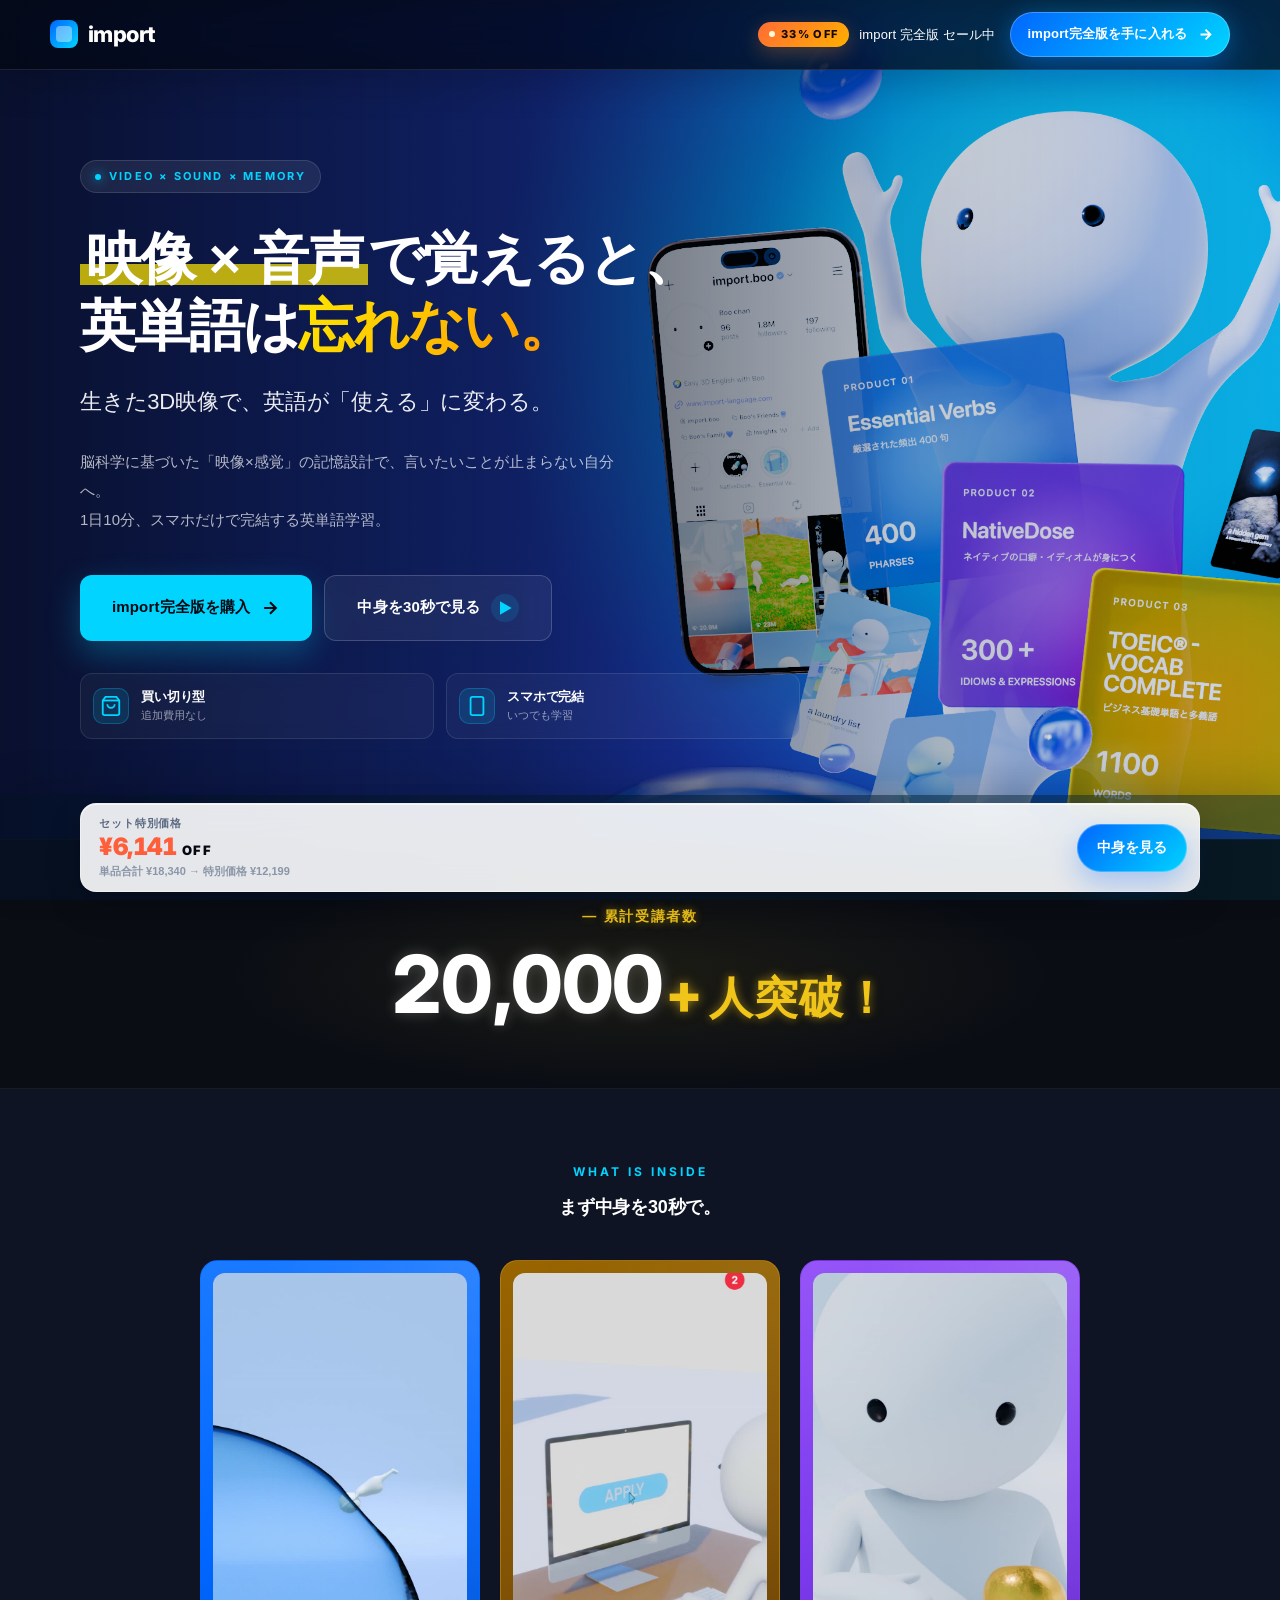
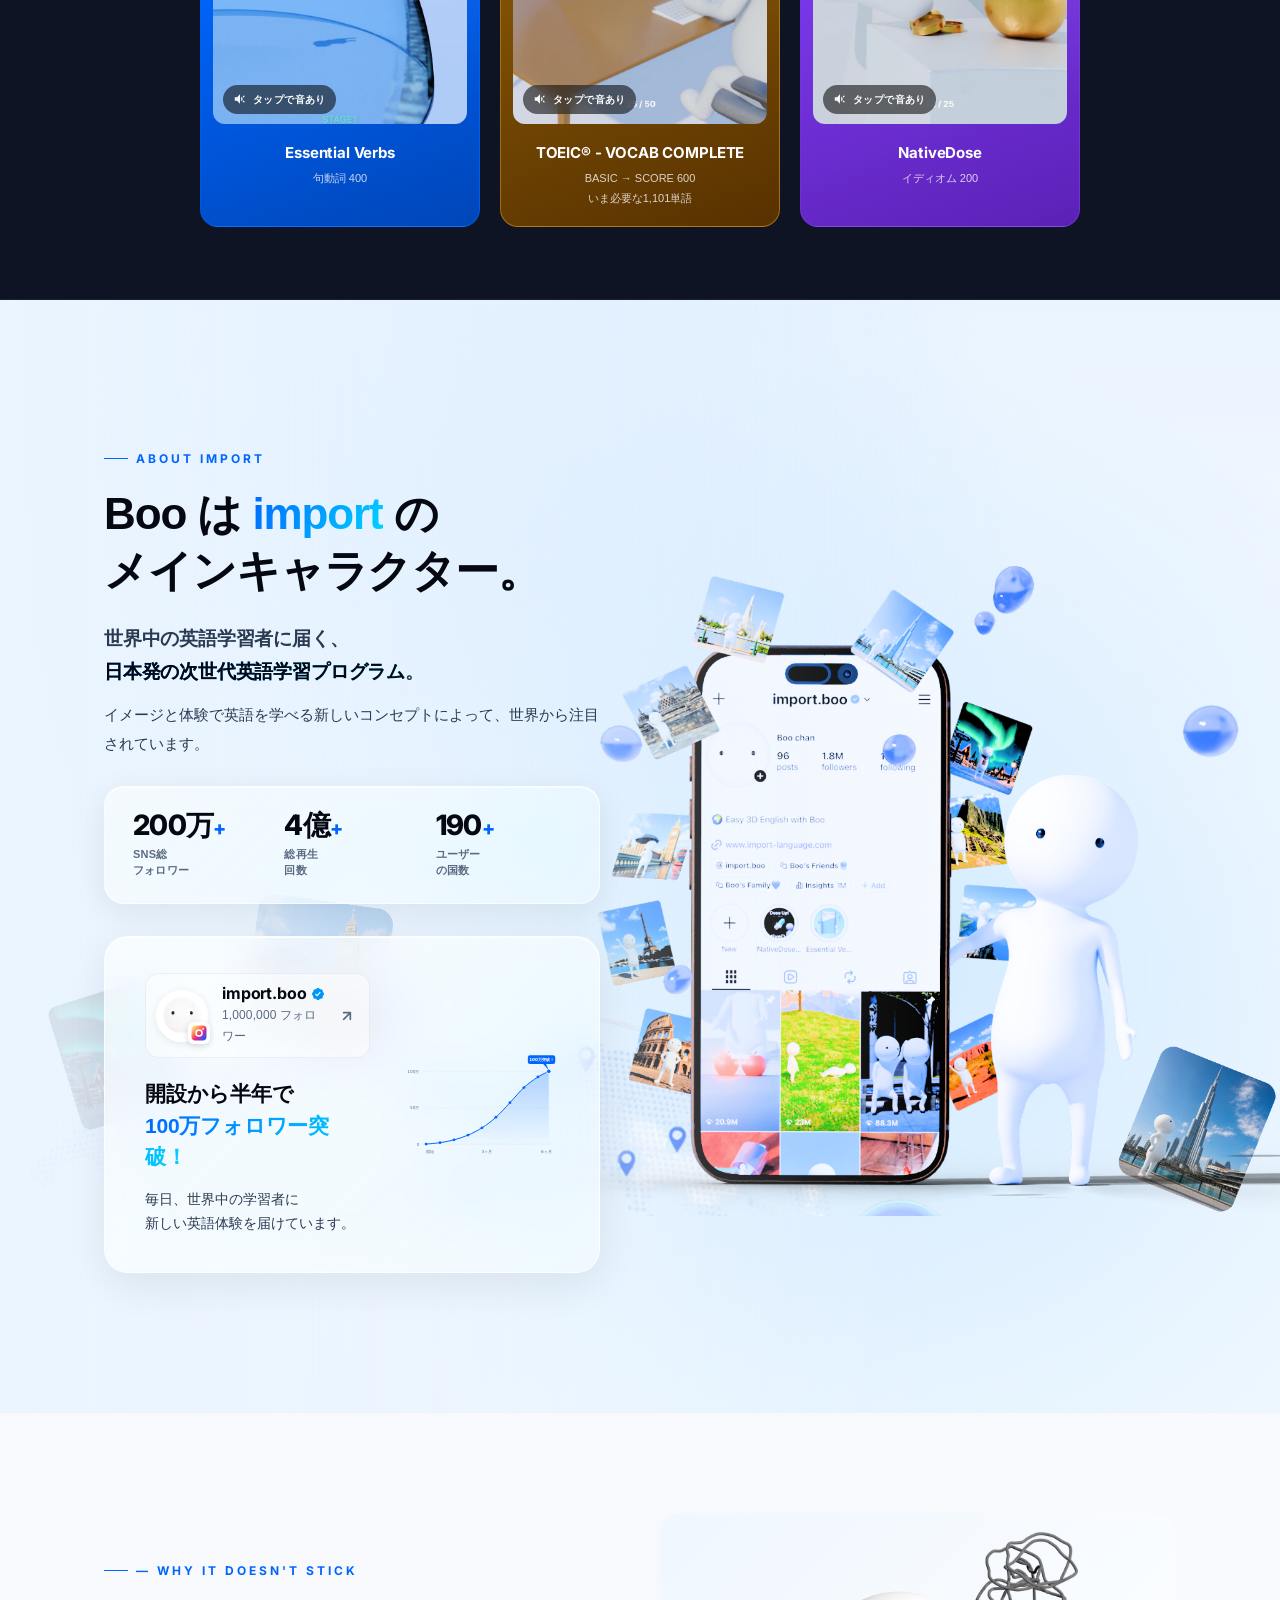
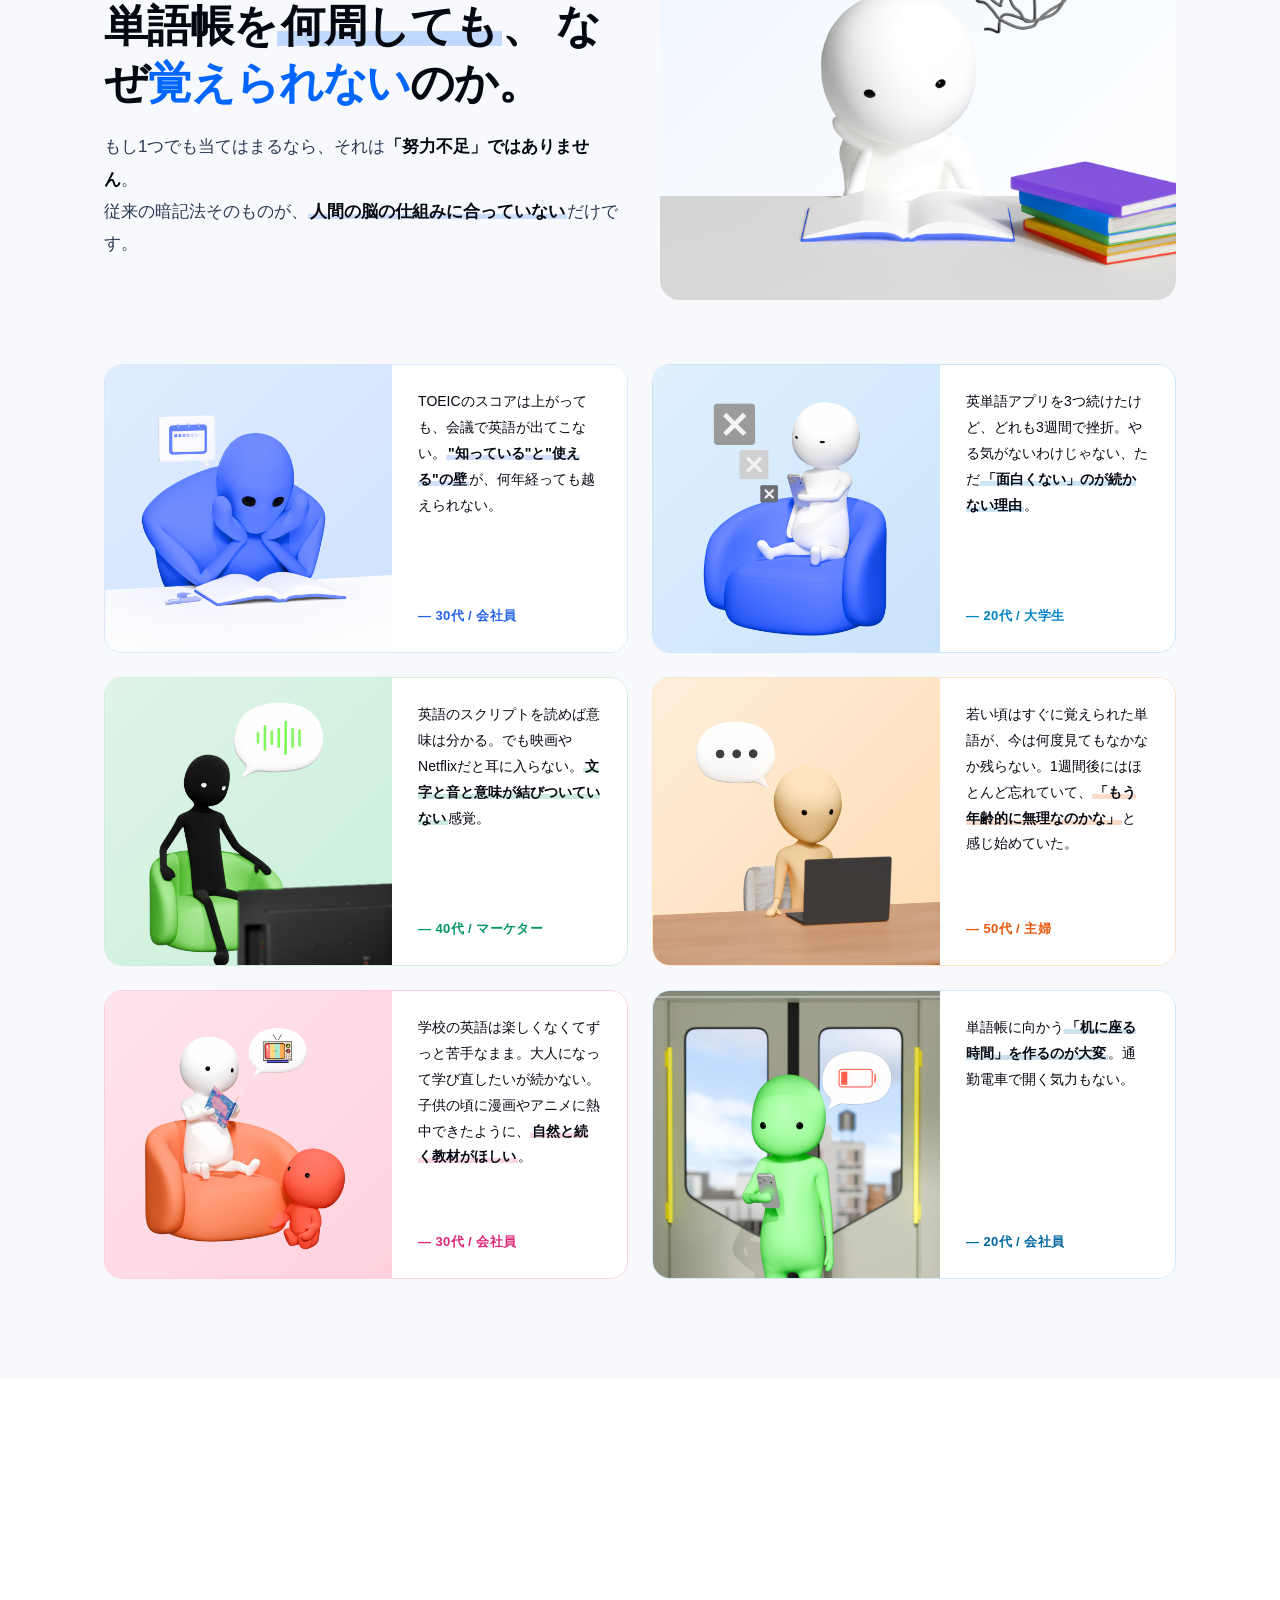
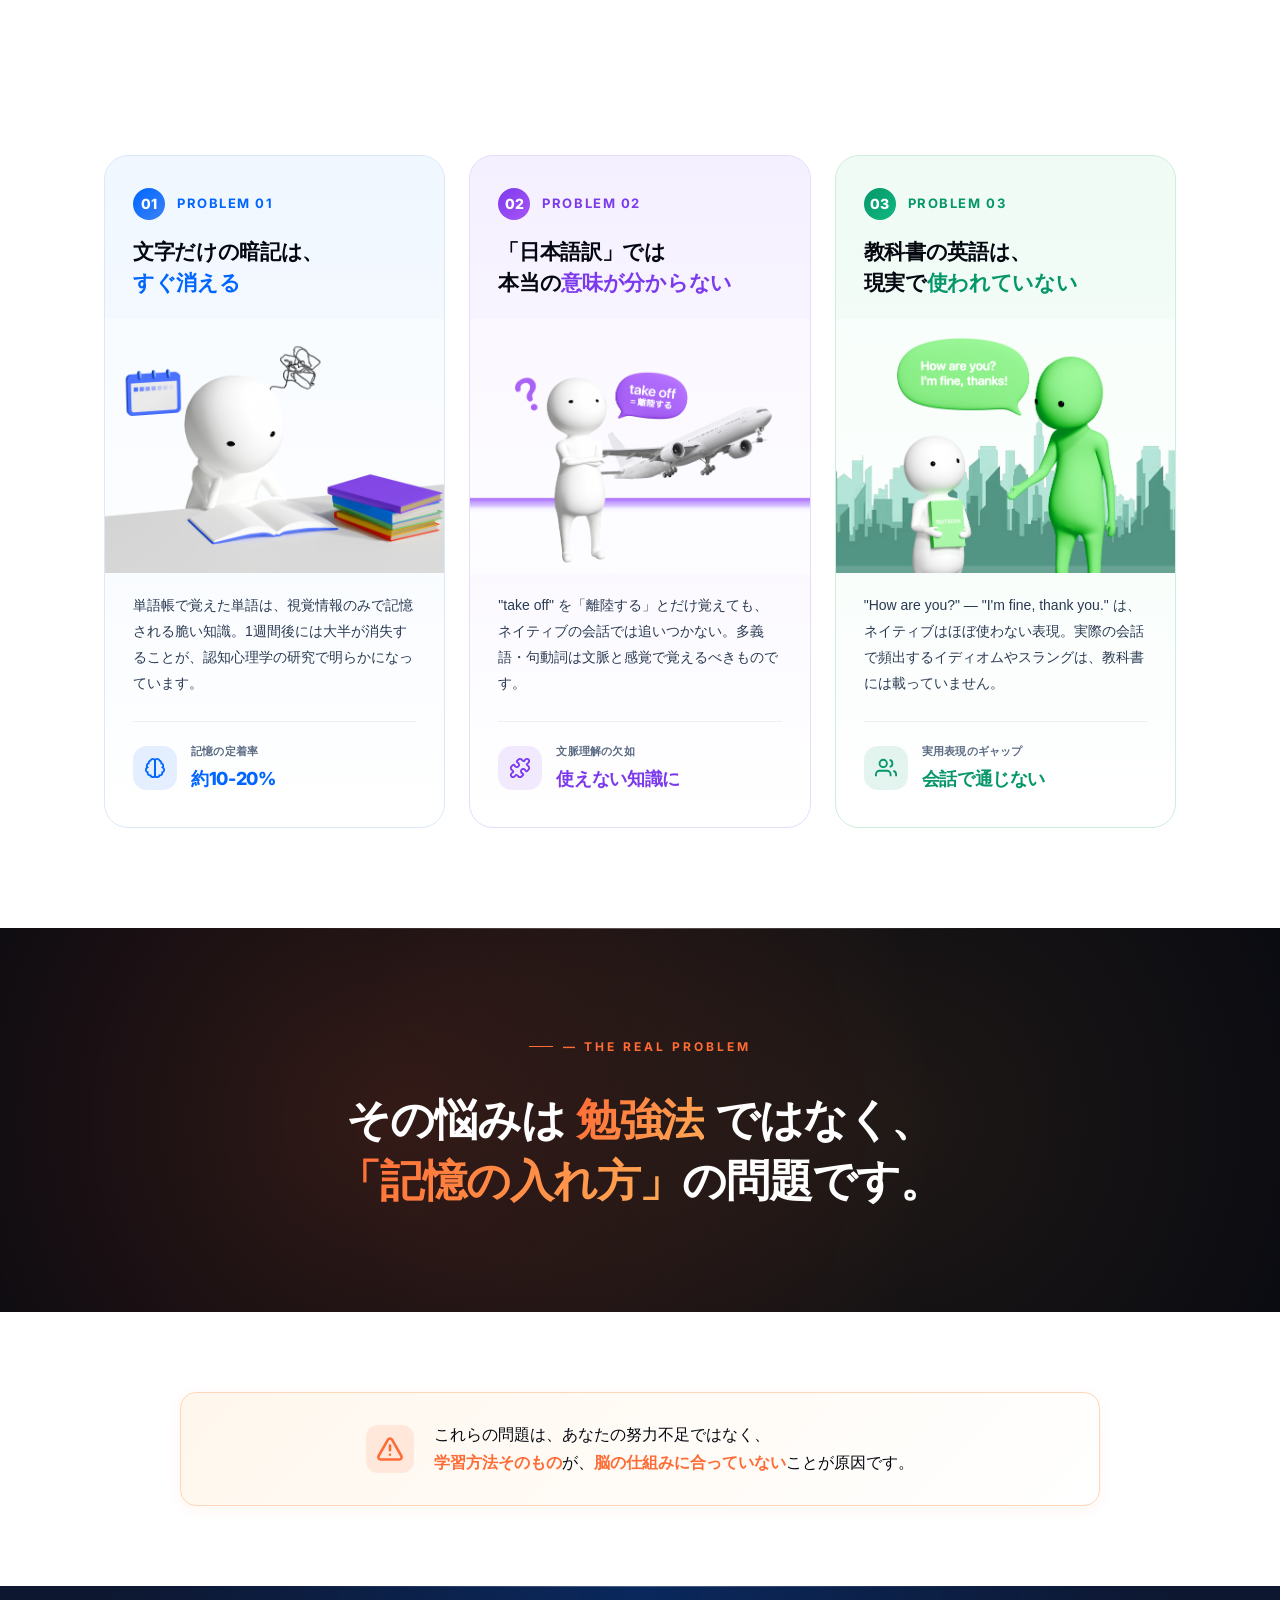
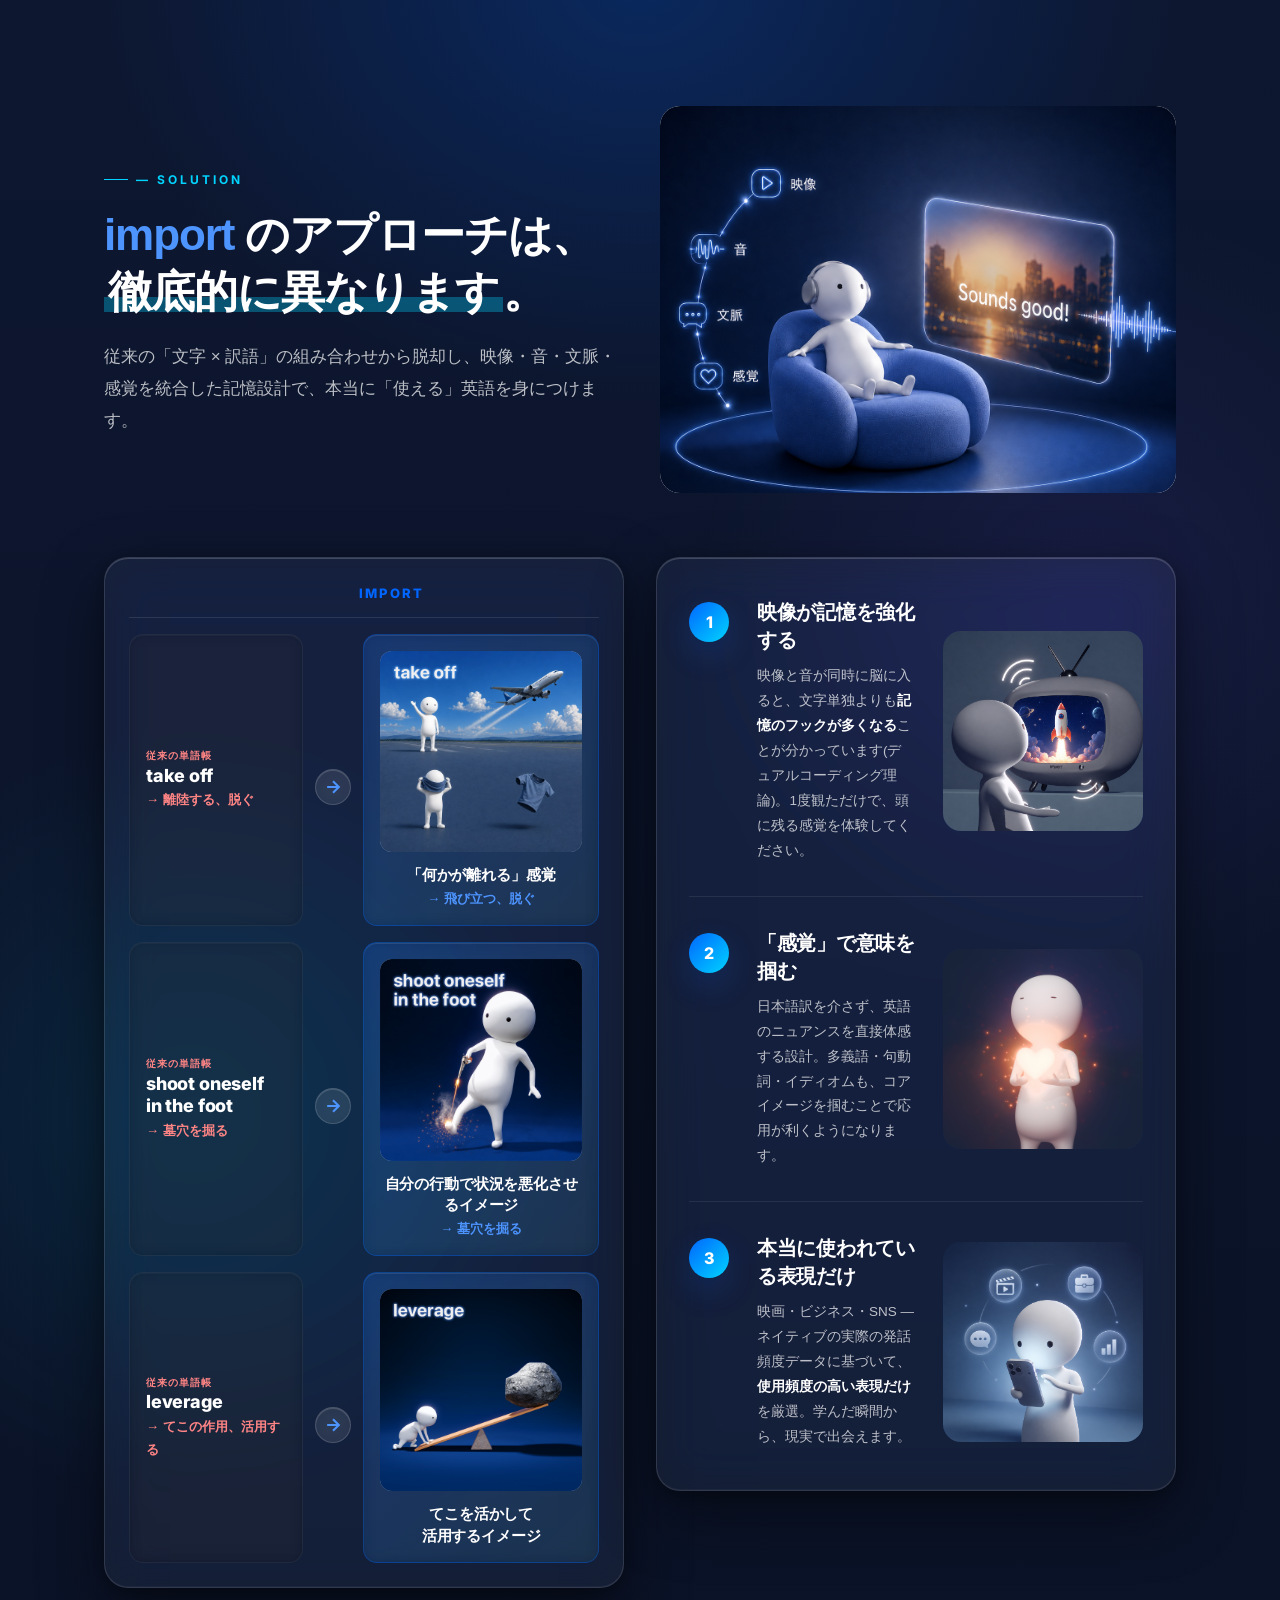
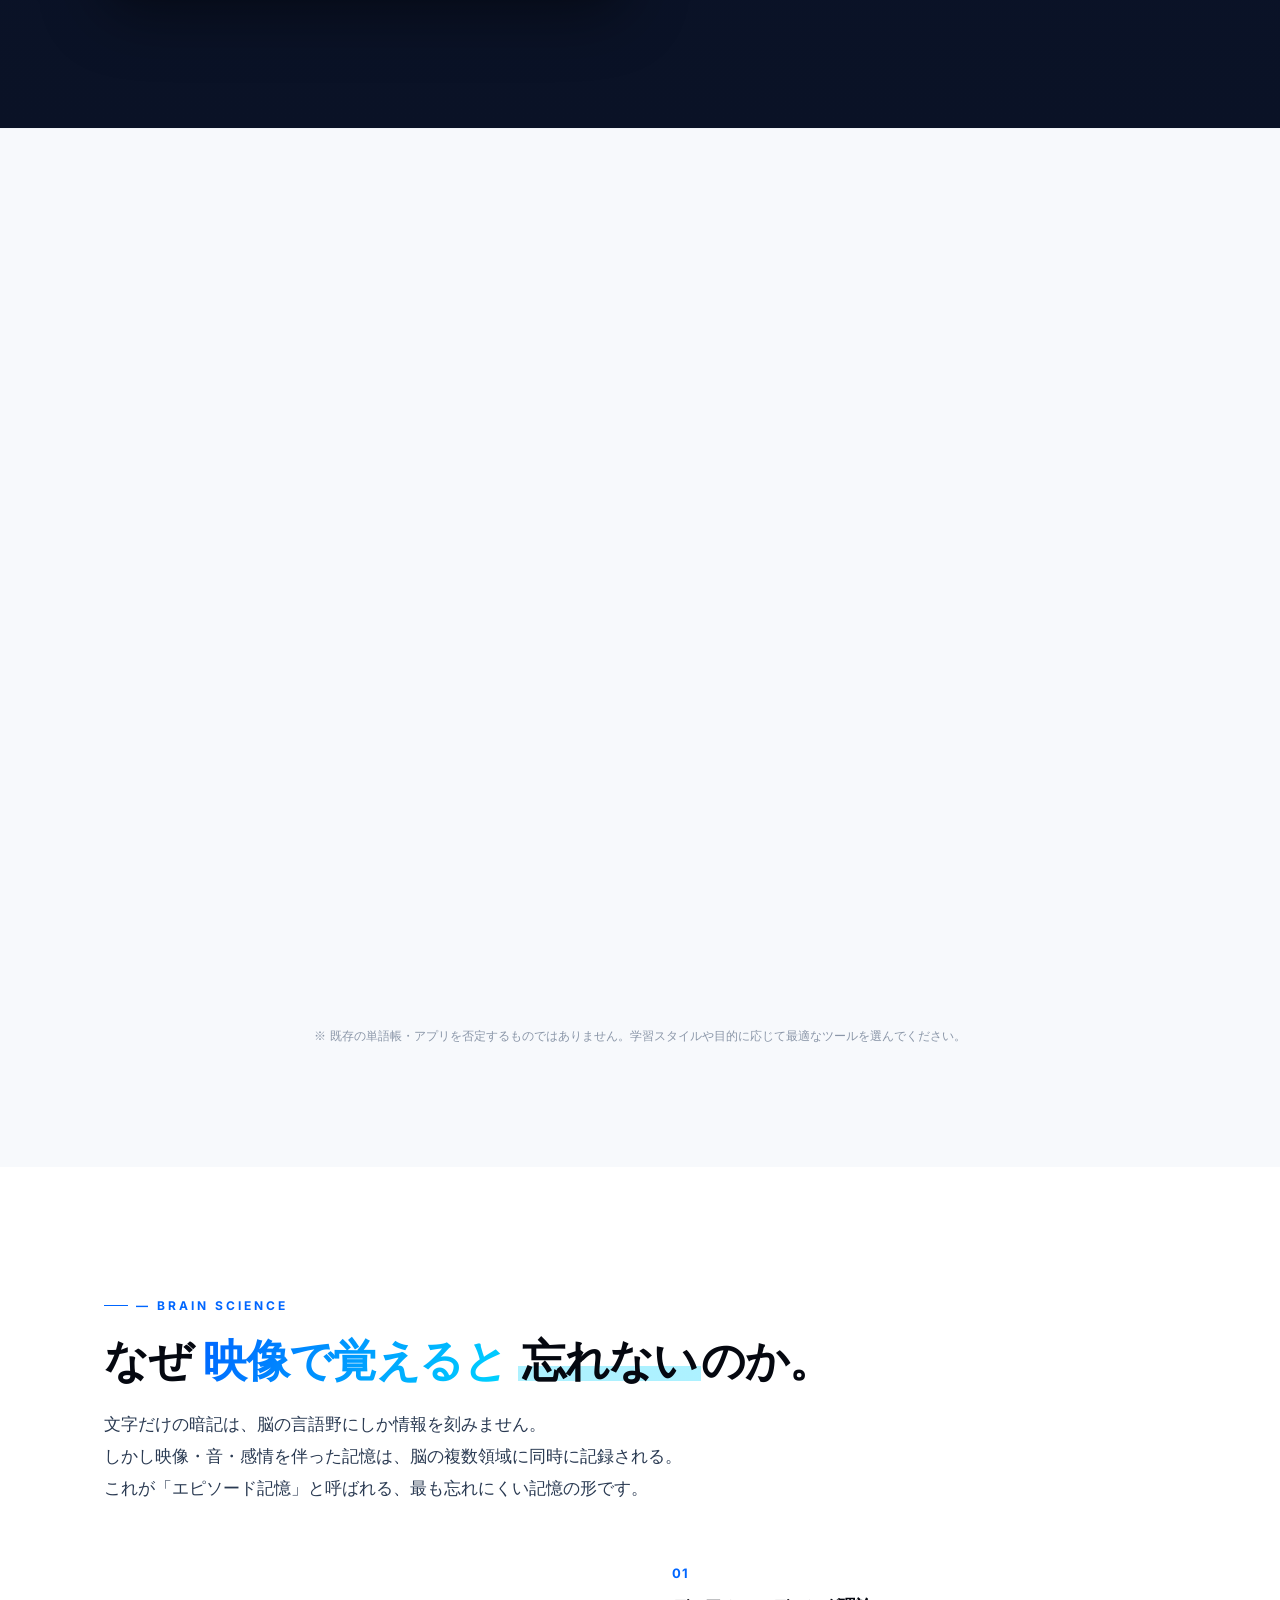
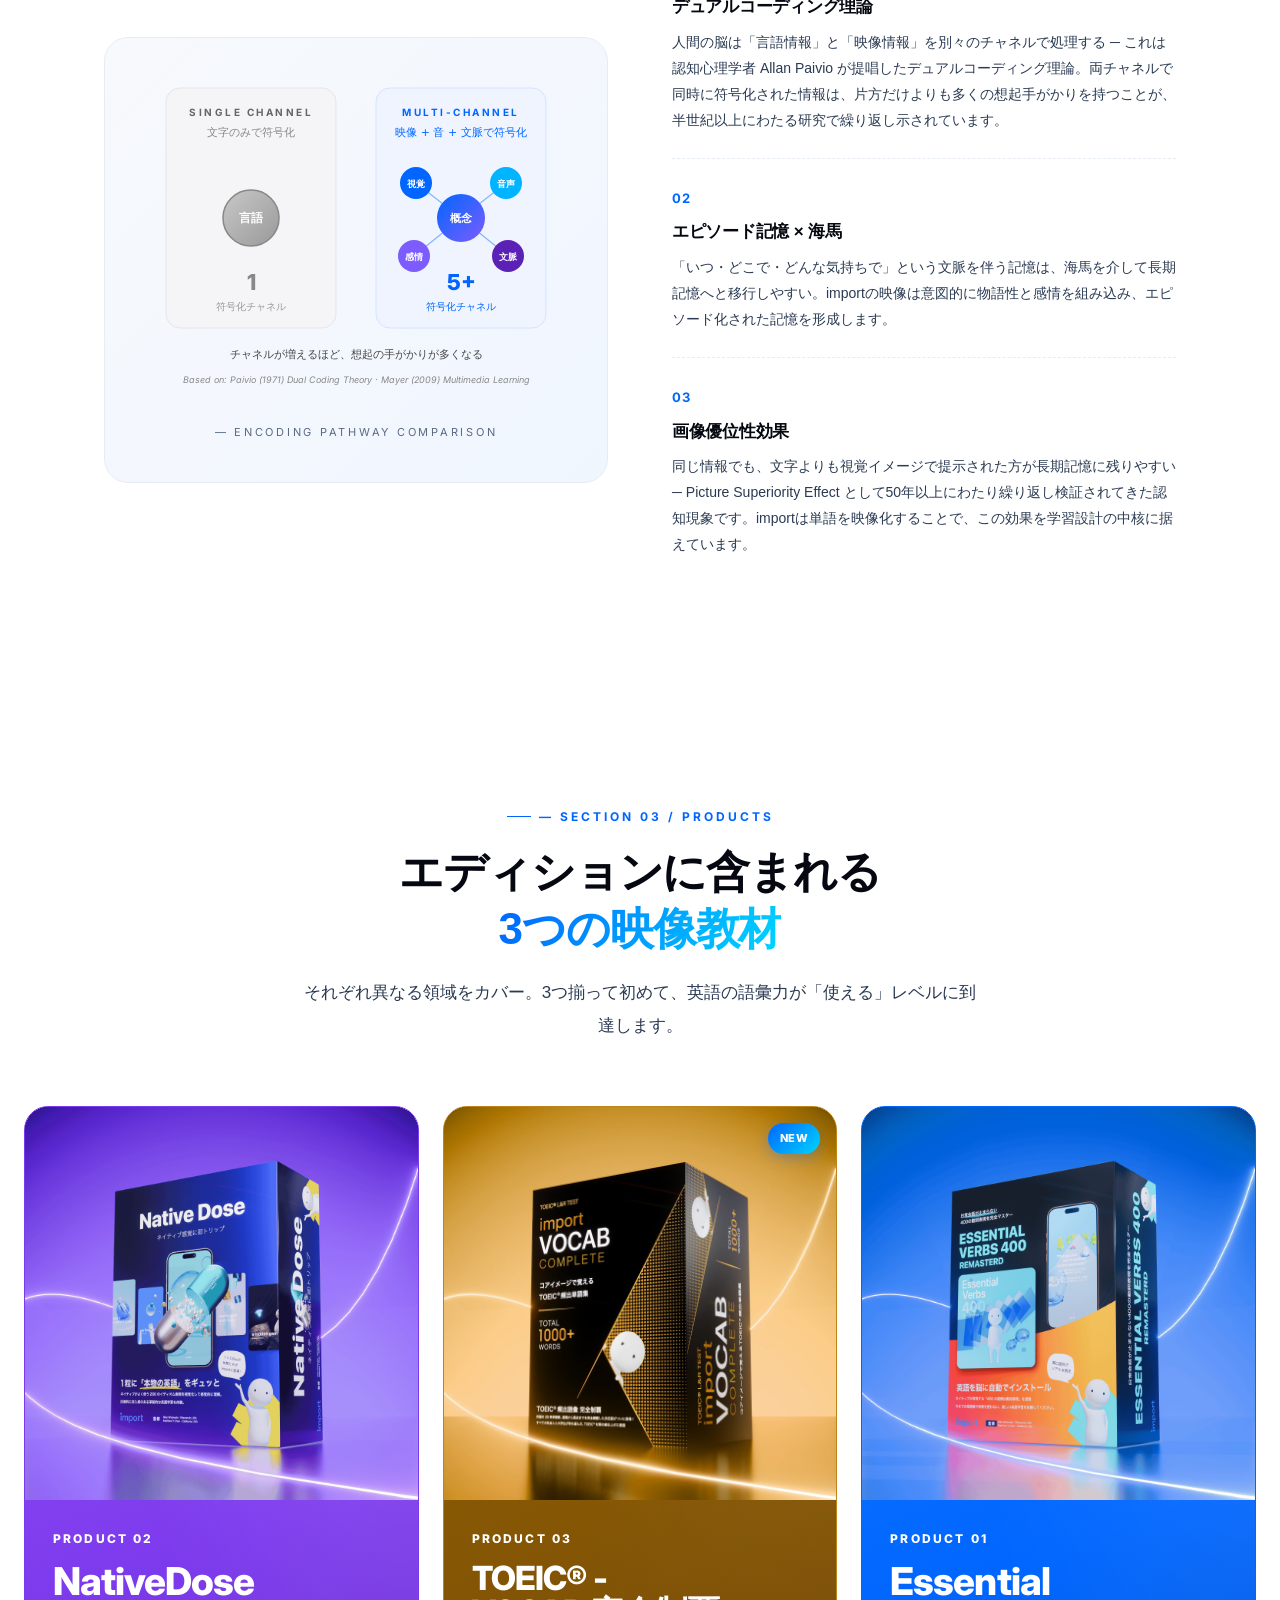
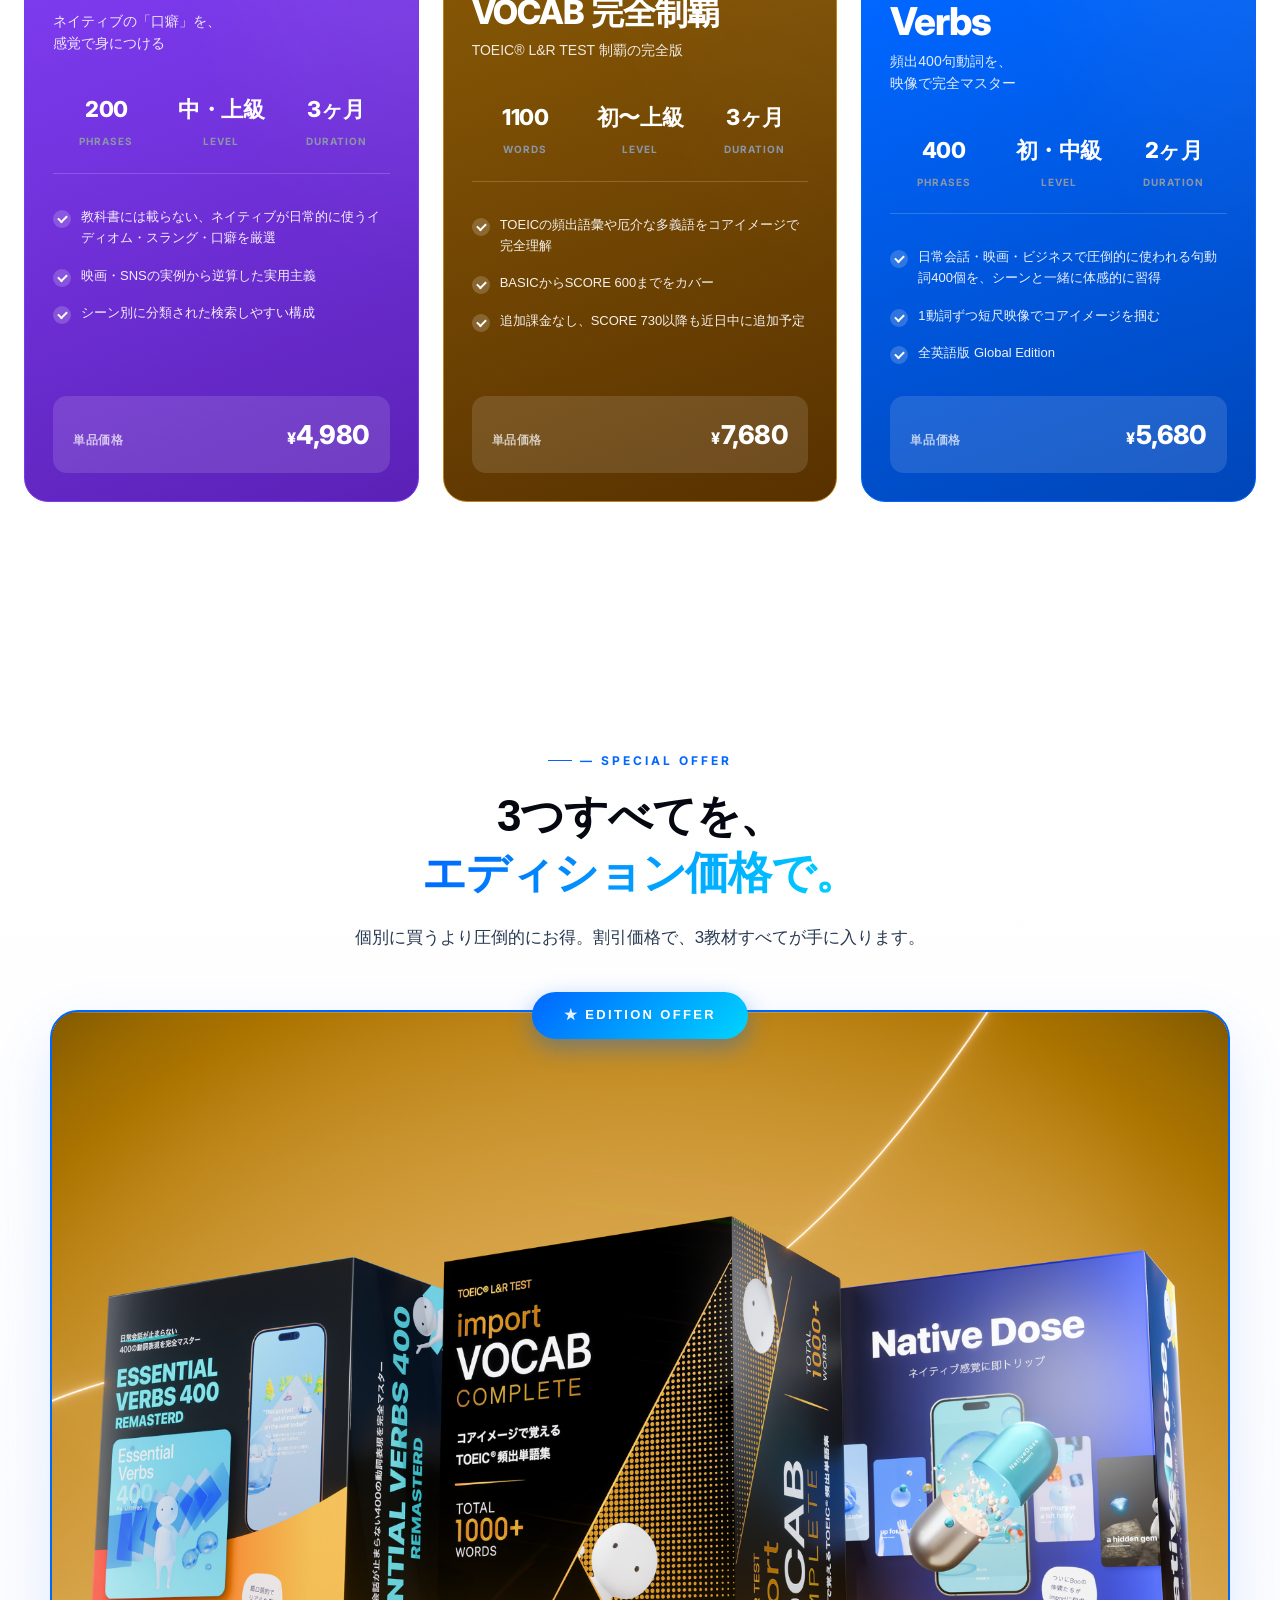
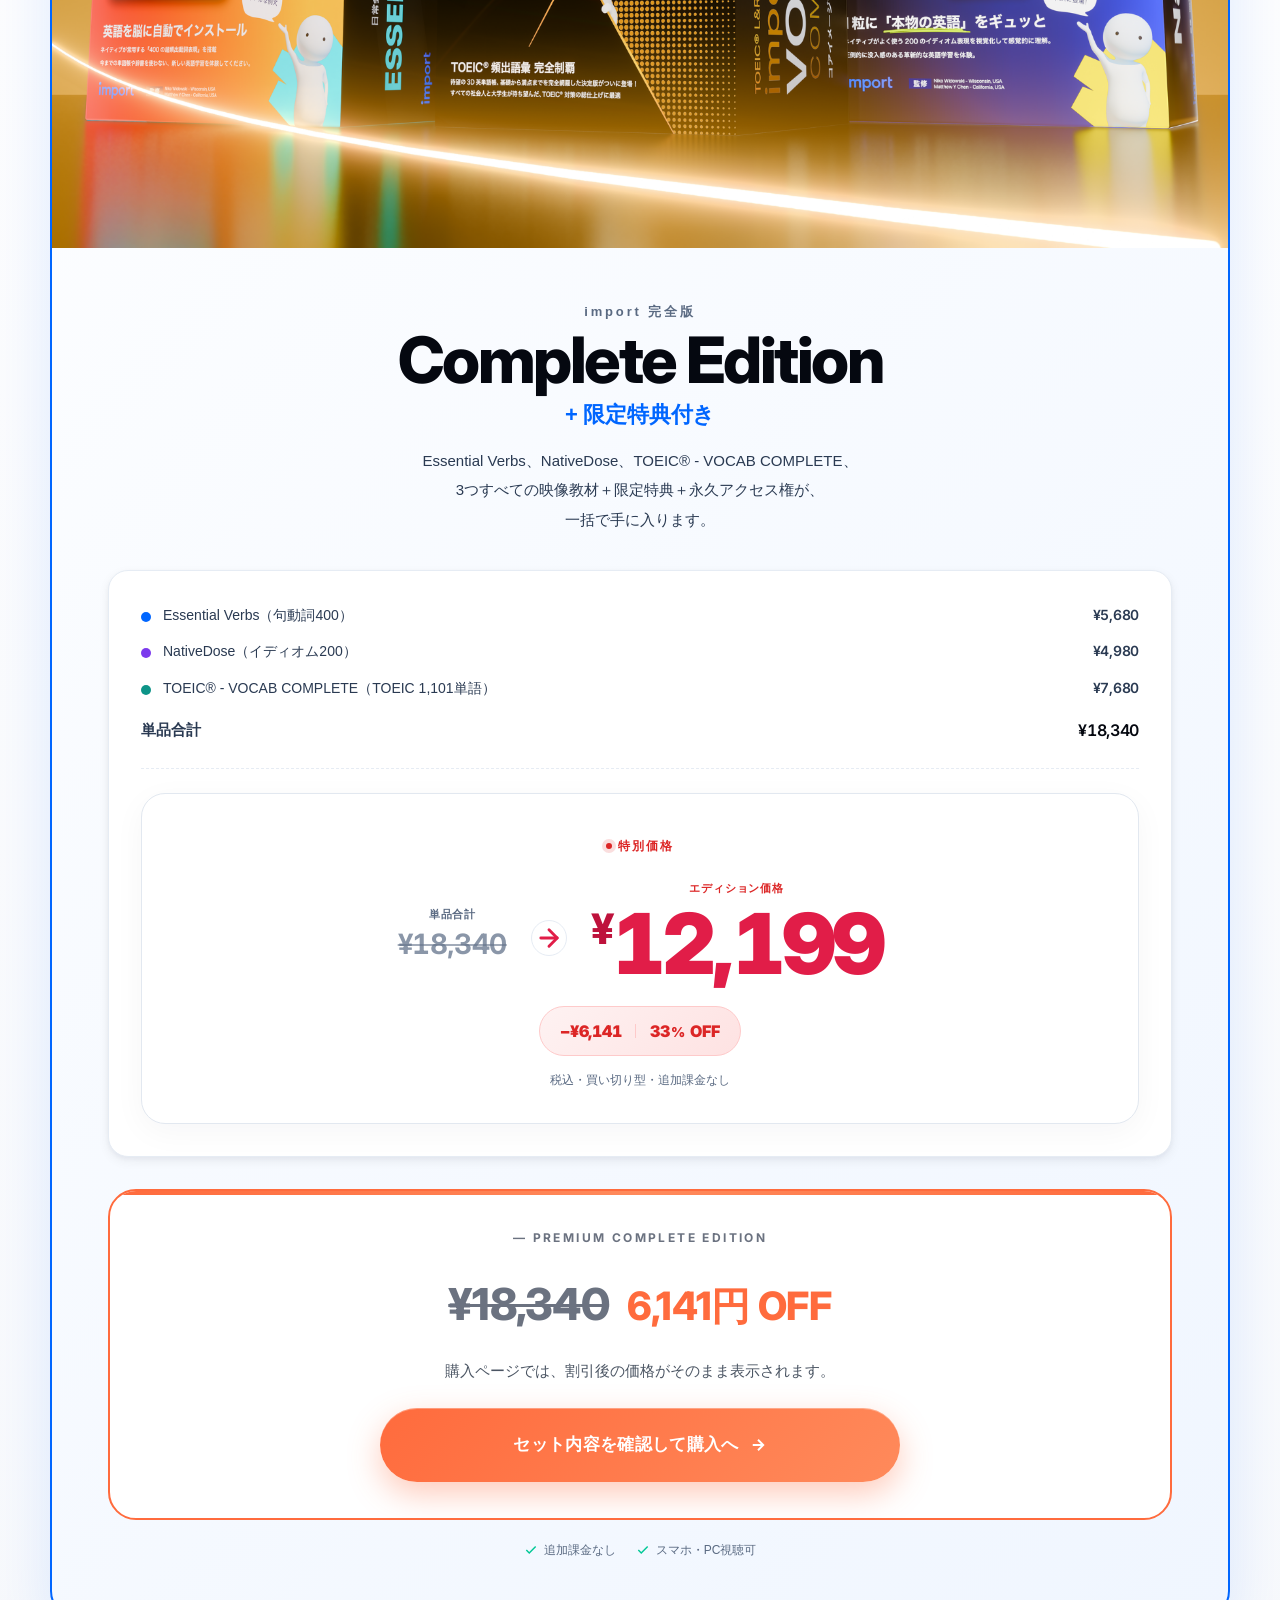
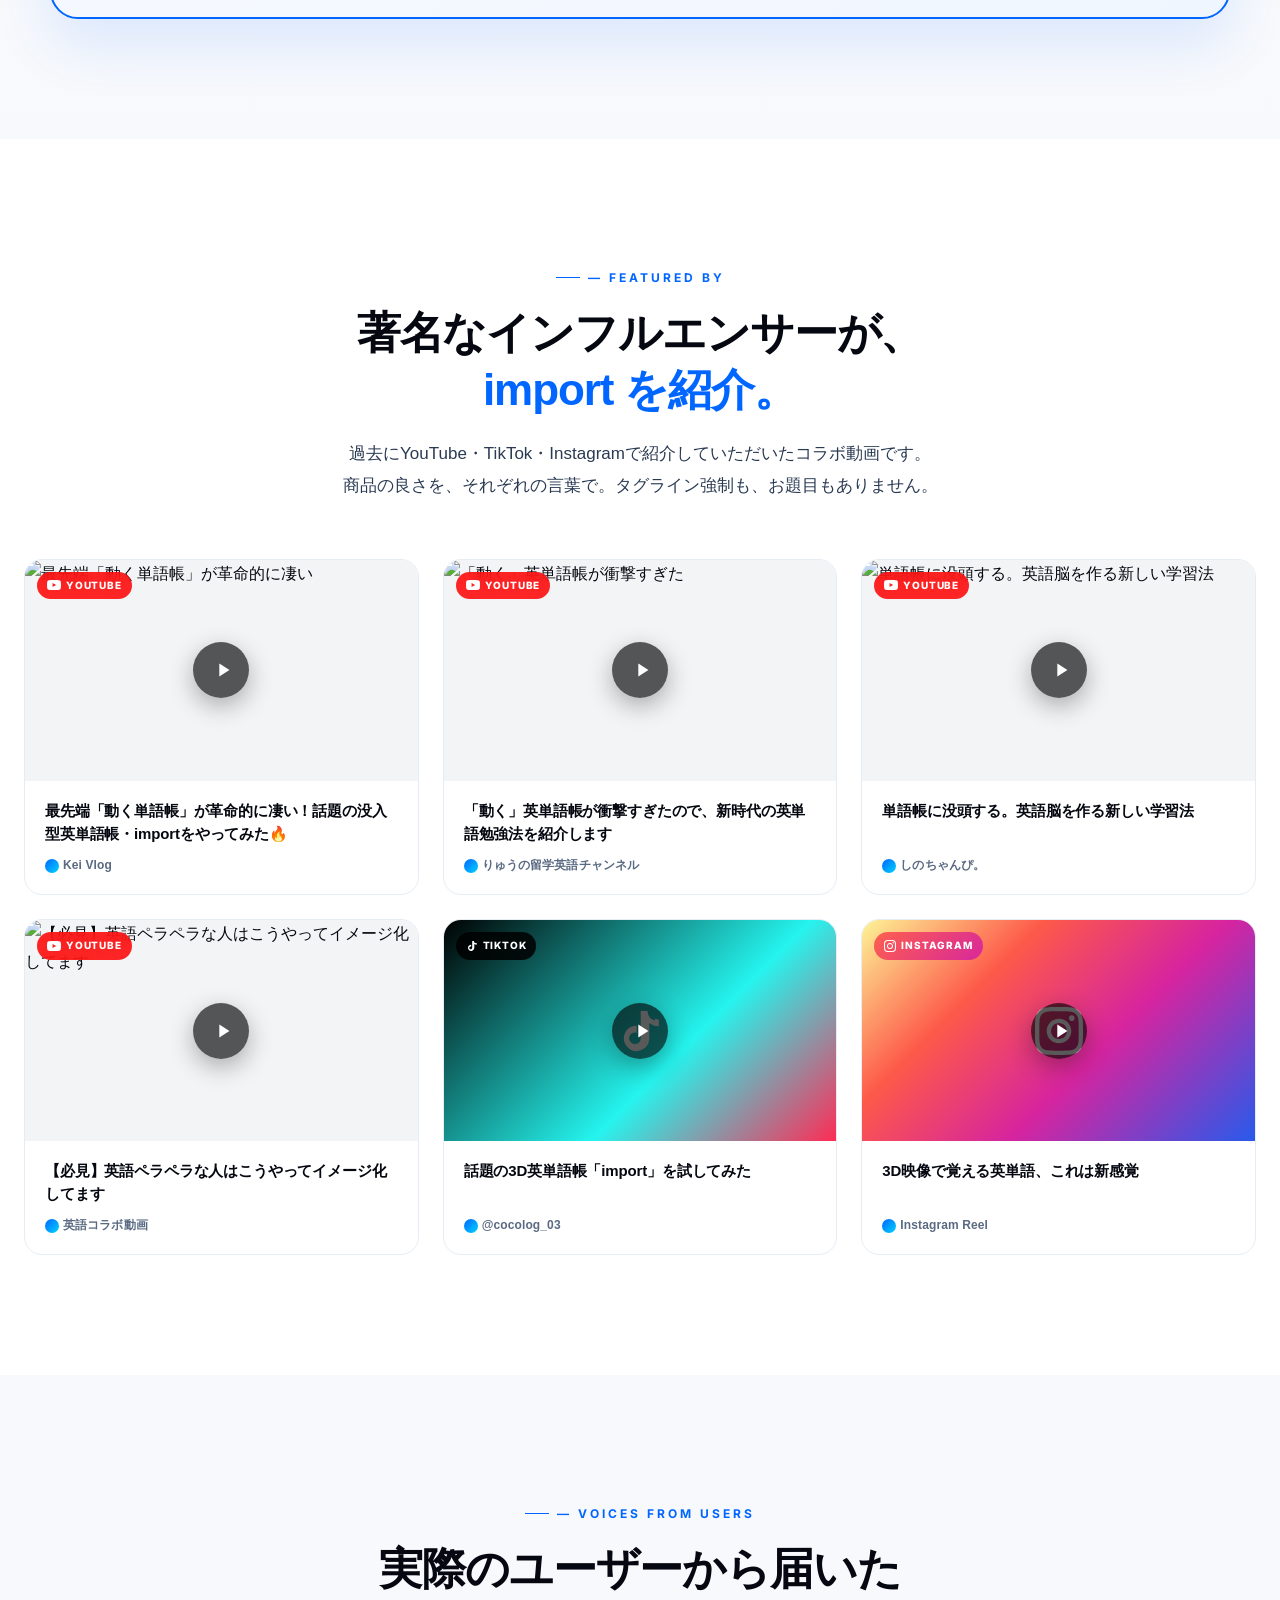
==== commit 5898b158: "feat: 外部LPにTikTokページ閲覧計測を追加" ====
--- a/index.html
+++ b/index.html
@@ -7516,8 +7516,63 @@
 
 window.IMPORT_ANALYTICS_CONFIG = window.IMPORT_ANALYTICS_CONFIG || {
   ga4MeasurementId: "G-B4H6FNYS88",
-  metaPixelId: "1285442426603597"
+  metaPixelId: "1285442426603597",
+  tiktokPixelId: "DBNU0BJC77UBRT4SAQK0"
 };
+
+// TikTok measures LP page views only; Shopify owns commerce events.
+(function initTikTokPageView(){
+  const pixelId = window.IMPORT_ANALYTICS_CONFIG.tiktokPixelId;
+  if (!pixelId || window.location.hostname !== 'promo.import-language.com'
+    || window.location.protocol !== 'https:') return;
+  if (window.IMPORT_TIKTOK_INITIALIZED) return;
+  // Leave an existing SDK or queue intact and avoid a duplicate page event.
+  if (window.ttq || document.querySelector('script[src*="analytics.tiktok.com/"]')) {
+    console.warn('Existing TikTok installation detected; skipping the LP pixel.');
+    return;
+  }
+  window.IMPORT_TIKTOK_INITIALIZED = true;
+  window.TiktokAnalyticsObject = 'ttq';
+  /** @type {any} Official SDK queue gains its methods at runtime. */
+  const ttq = window.ttq = [];
+  const methods = ['page', 'track', 'identify', 'instances', 'debug', 'on', 'off',
+    'once', 'ready', 'alias', 'group', 'enableCookie', 'disableCookie',
+    'holdConsent', 'revokeConsent', 'grantConsent'];
+  ttq.methods = methods;
+  /** @param {any} target @param {string} method */
+  ttq.setAndDefer = function(target, method){
+    target[method] = function(){
+      target.push([method].concat(Array.prototype.slice.call(arguments, 0)));
+    };
+  };
+  methods.forEach(method => ttq.setAndDefer(ttq, method));
+  /** @param {string} id */
+  ttq.instance = function(id){
+    const instance = ttq._i[id] || [];
+    methods.forEach(method => ttq.setAndDefer(instance, method));
+    return instance;
+  };
+  /** @param {string} id */
+  ttq.load = function(id){
+    const sdkUrl = 'https://analytics.tiktok.com/i18n/pixel/events.js';
+    ttq._i = ttq._i || {};
+    ttq._i[id] = [];
+    ttq._i[id]._u = sdkUrl;
+    ttq._t = ttq._t || {};
+    ttq._t[id] = Date.now();
+    ttq._o = ttq._o || {};
+    ttq._o[id] = {};
+    const script = document.createElement('script');
+    script.async = true;
+    script.src = sdkUrl + '?sdkid=' + encodeURIComponent(id) + '&lib=ttq';
+    script.onerror = function(){
+      console.warn('TikTok Pixel could not load; LP navigation remains available.');
+    };
+    document.head.appendChild(script);
+  };
+  ttq.load(pixelId);
+  ttq.page();
+})();
 
 (function(){
   const config = window.IMPORT_ANALYTICS_CONFIG;
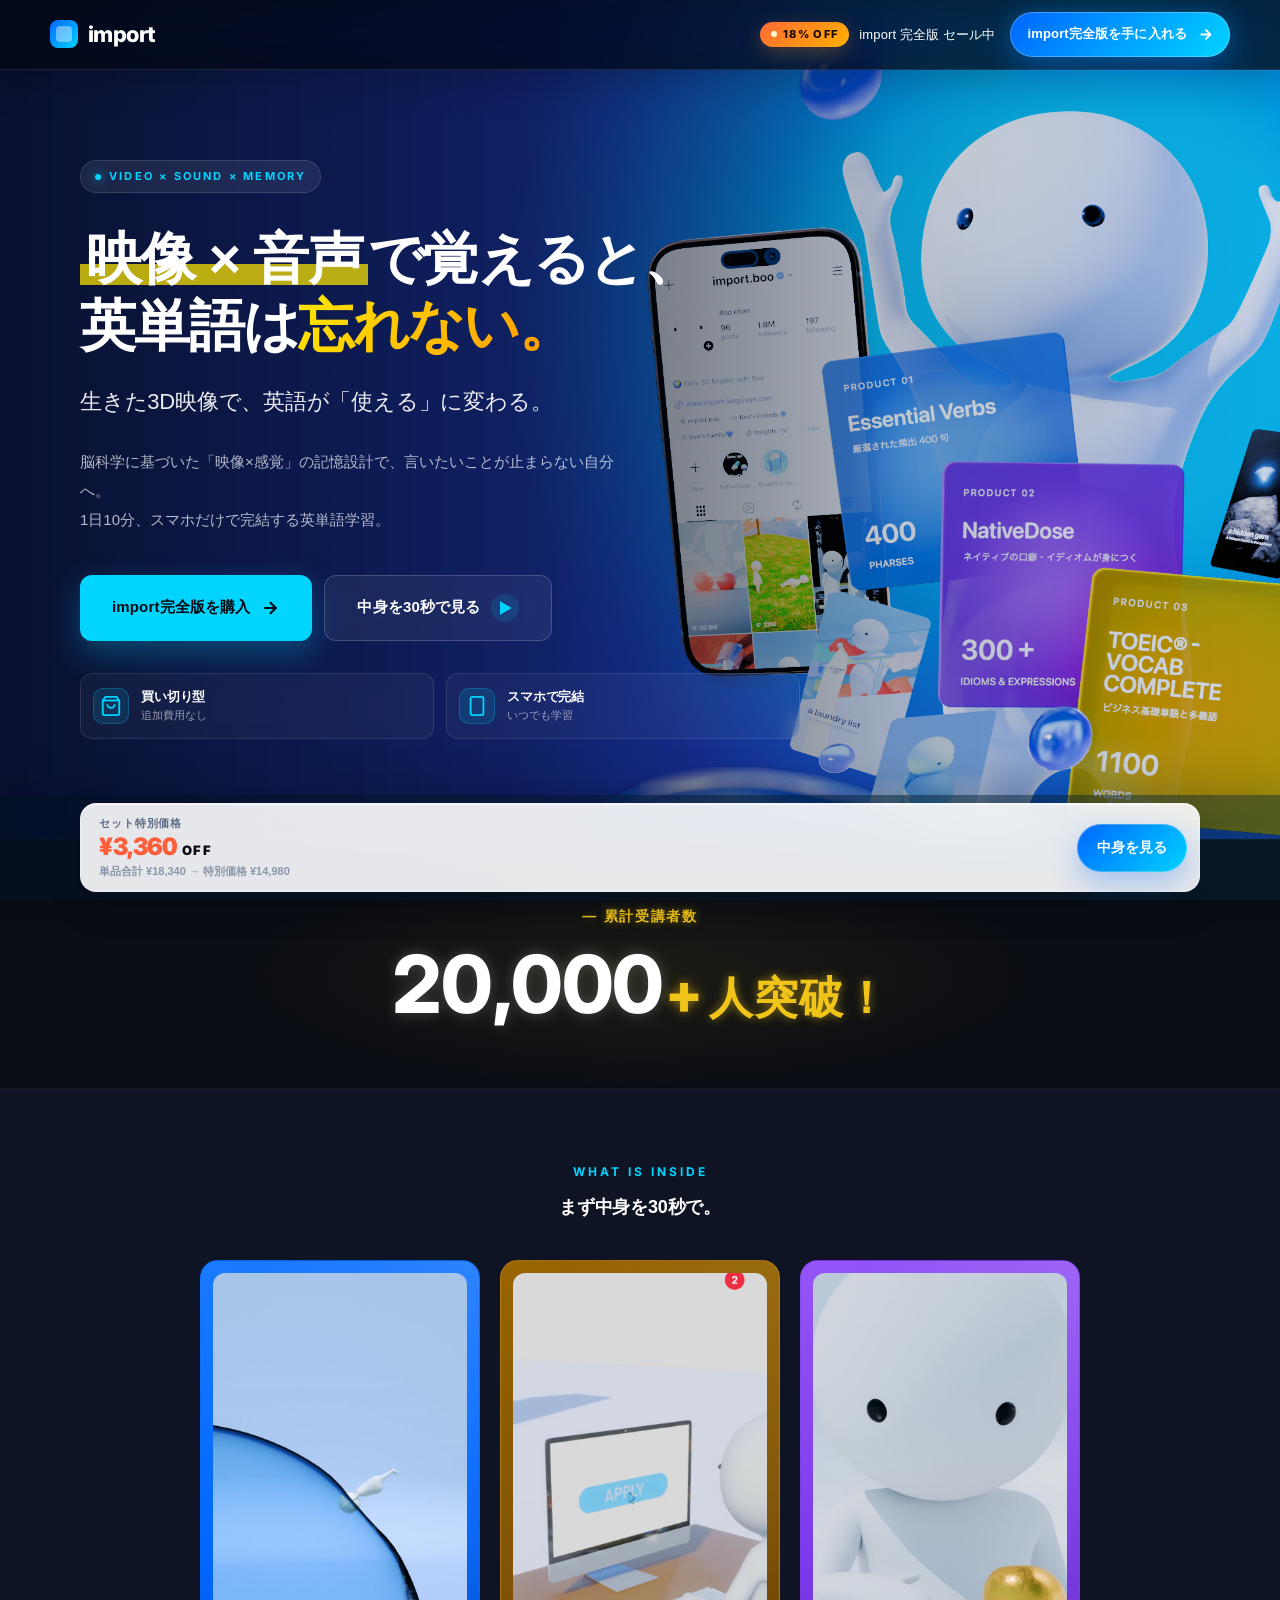
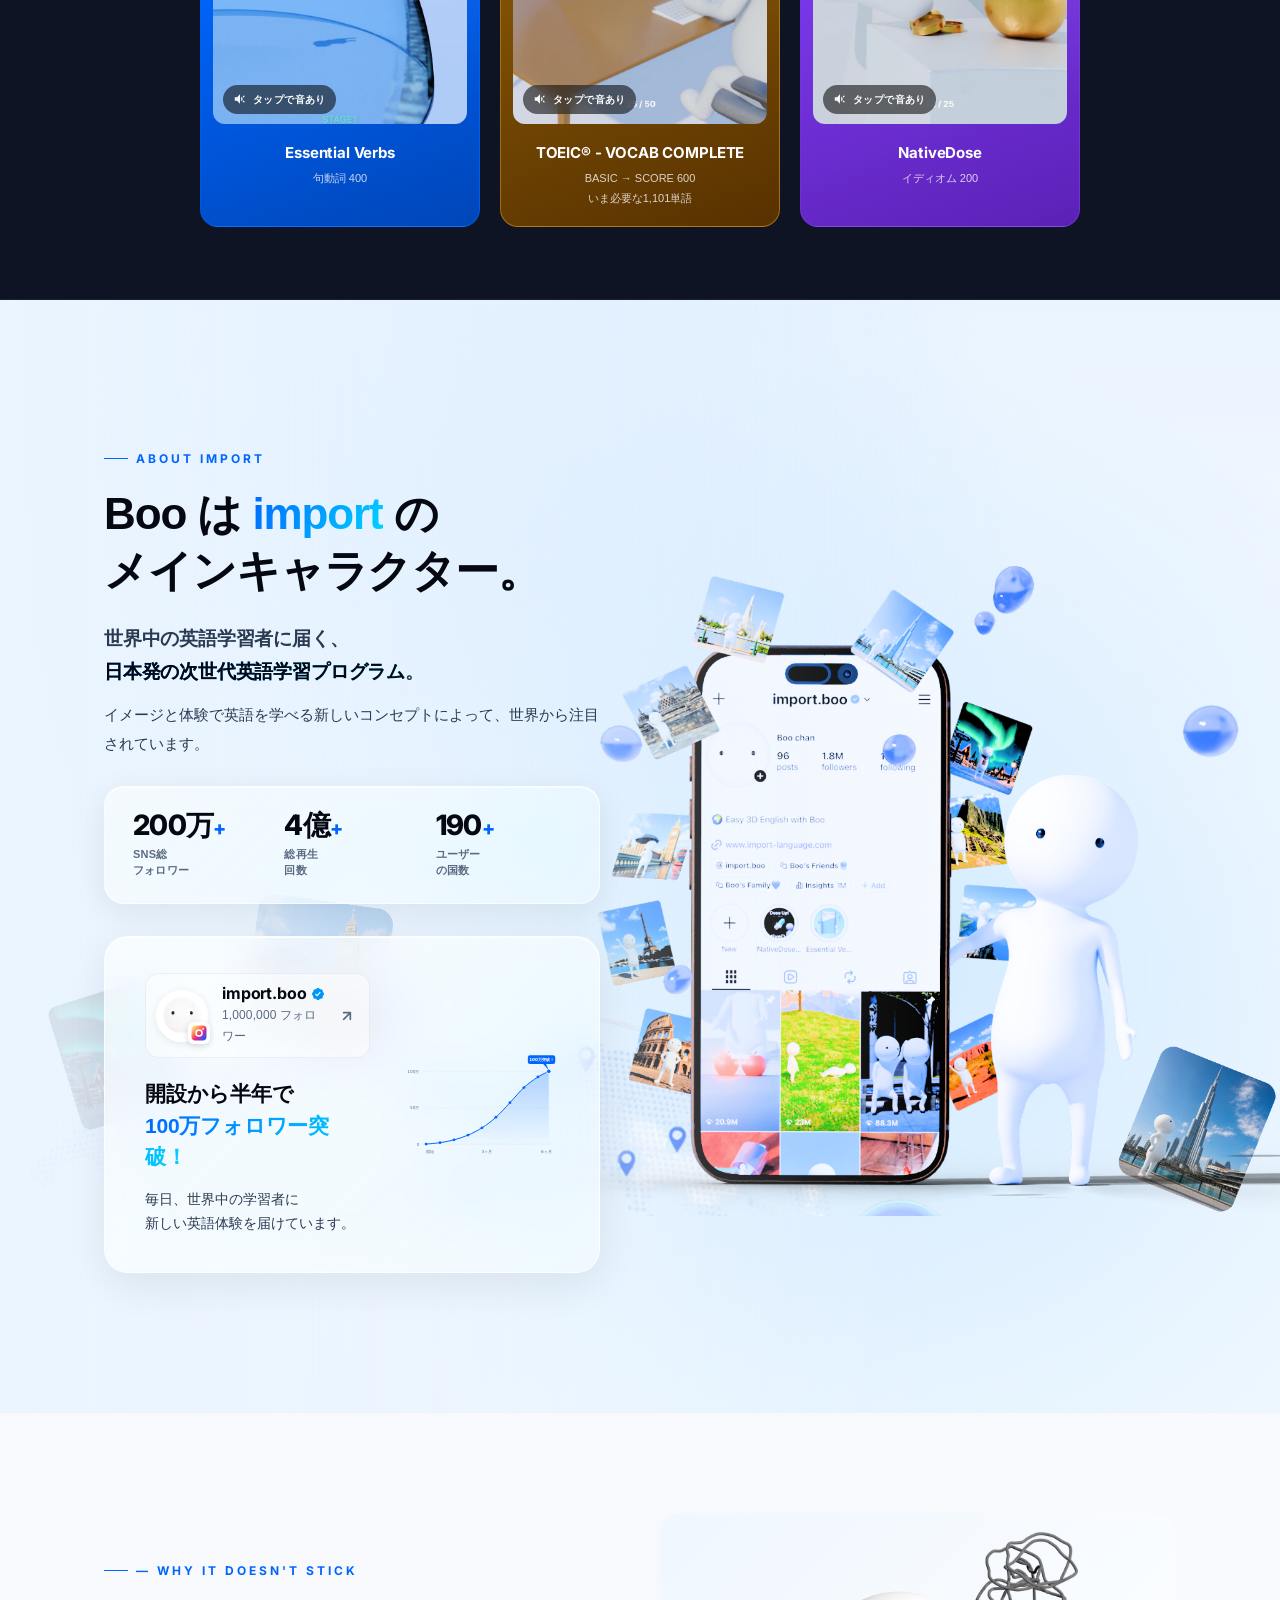
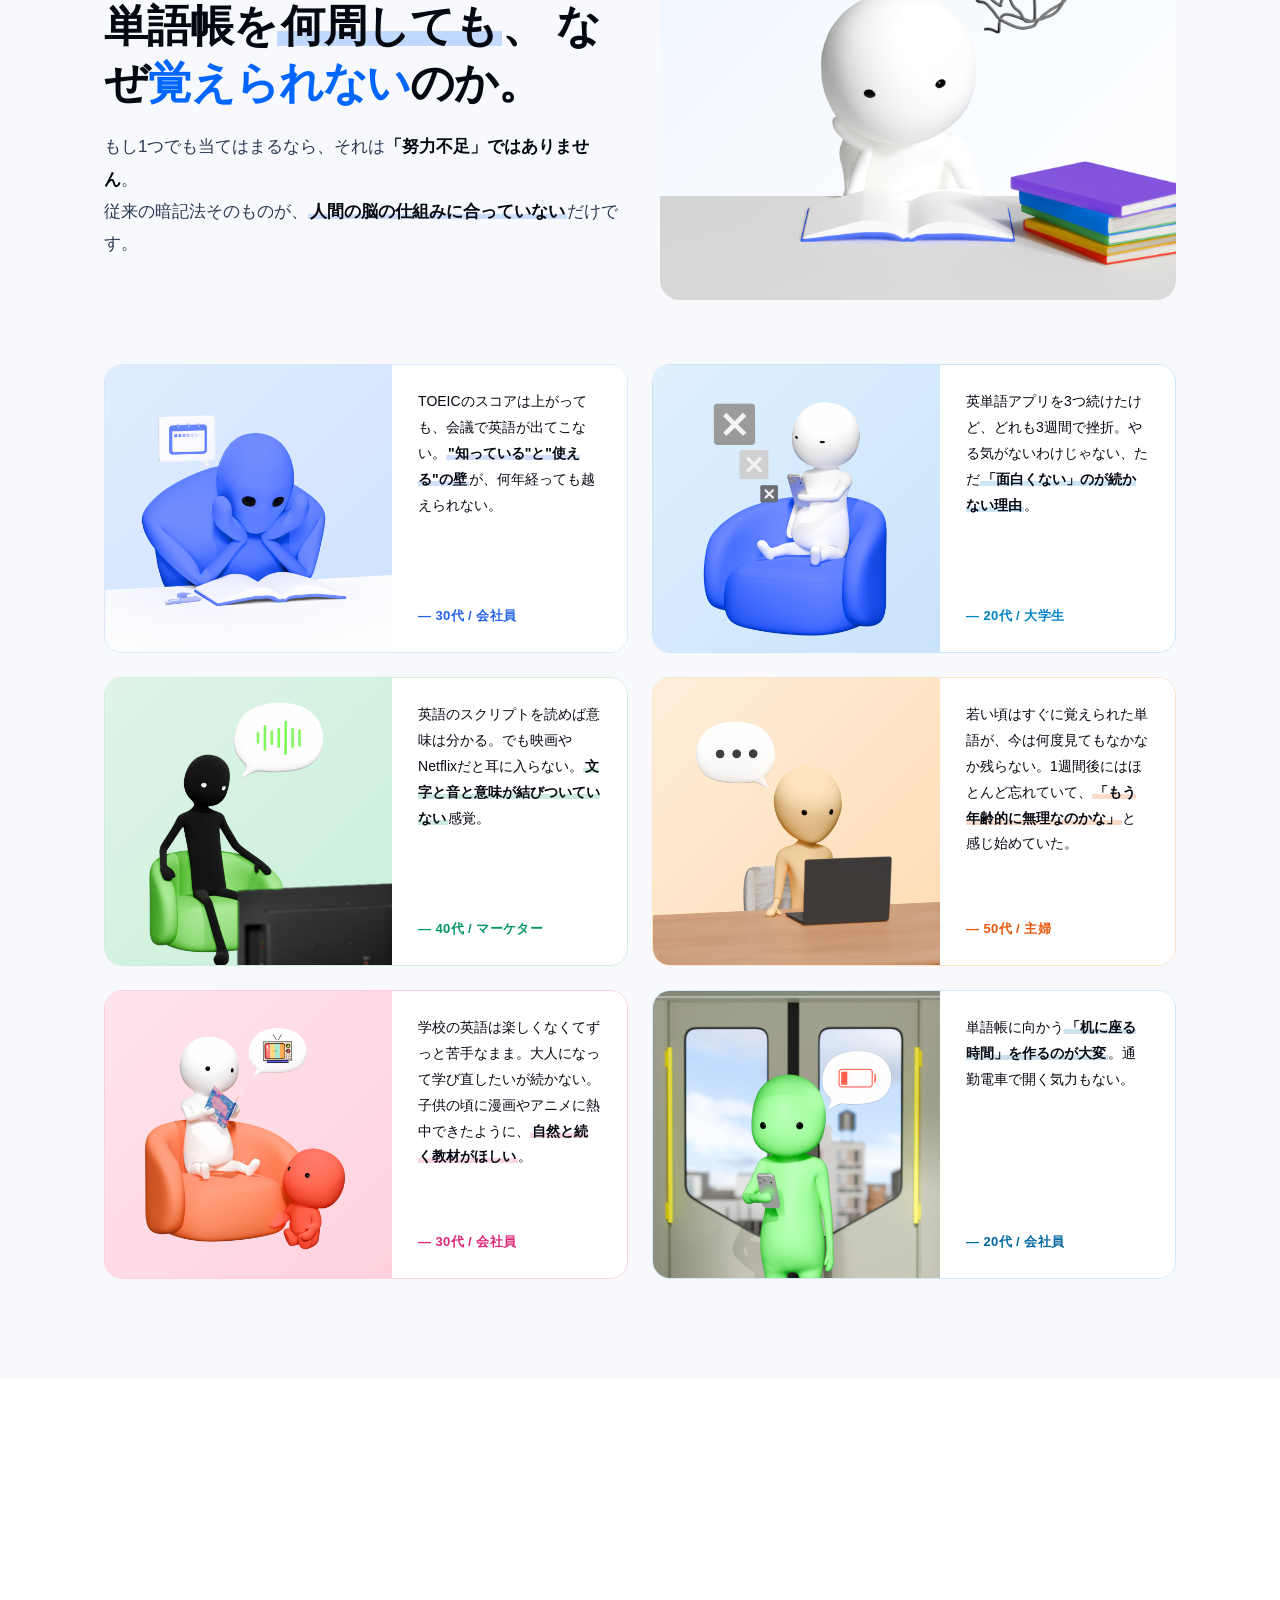
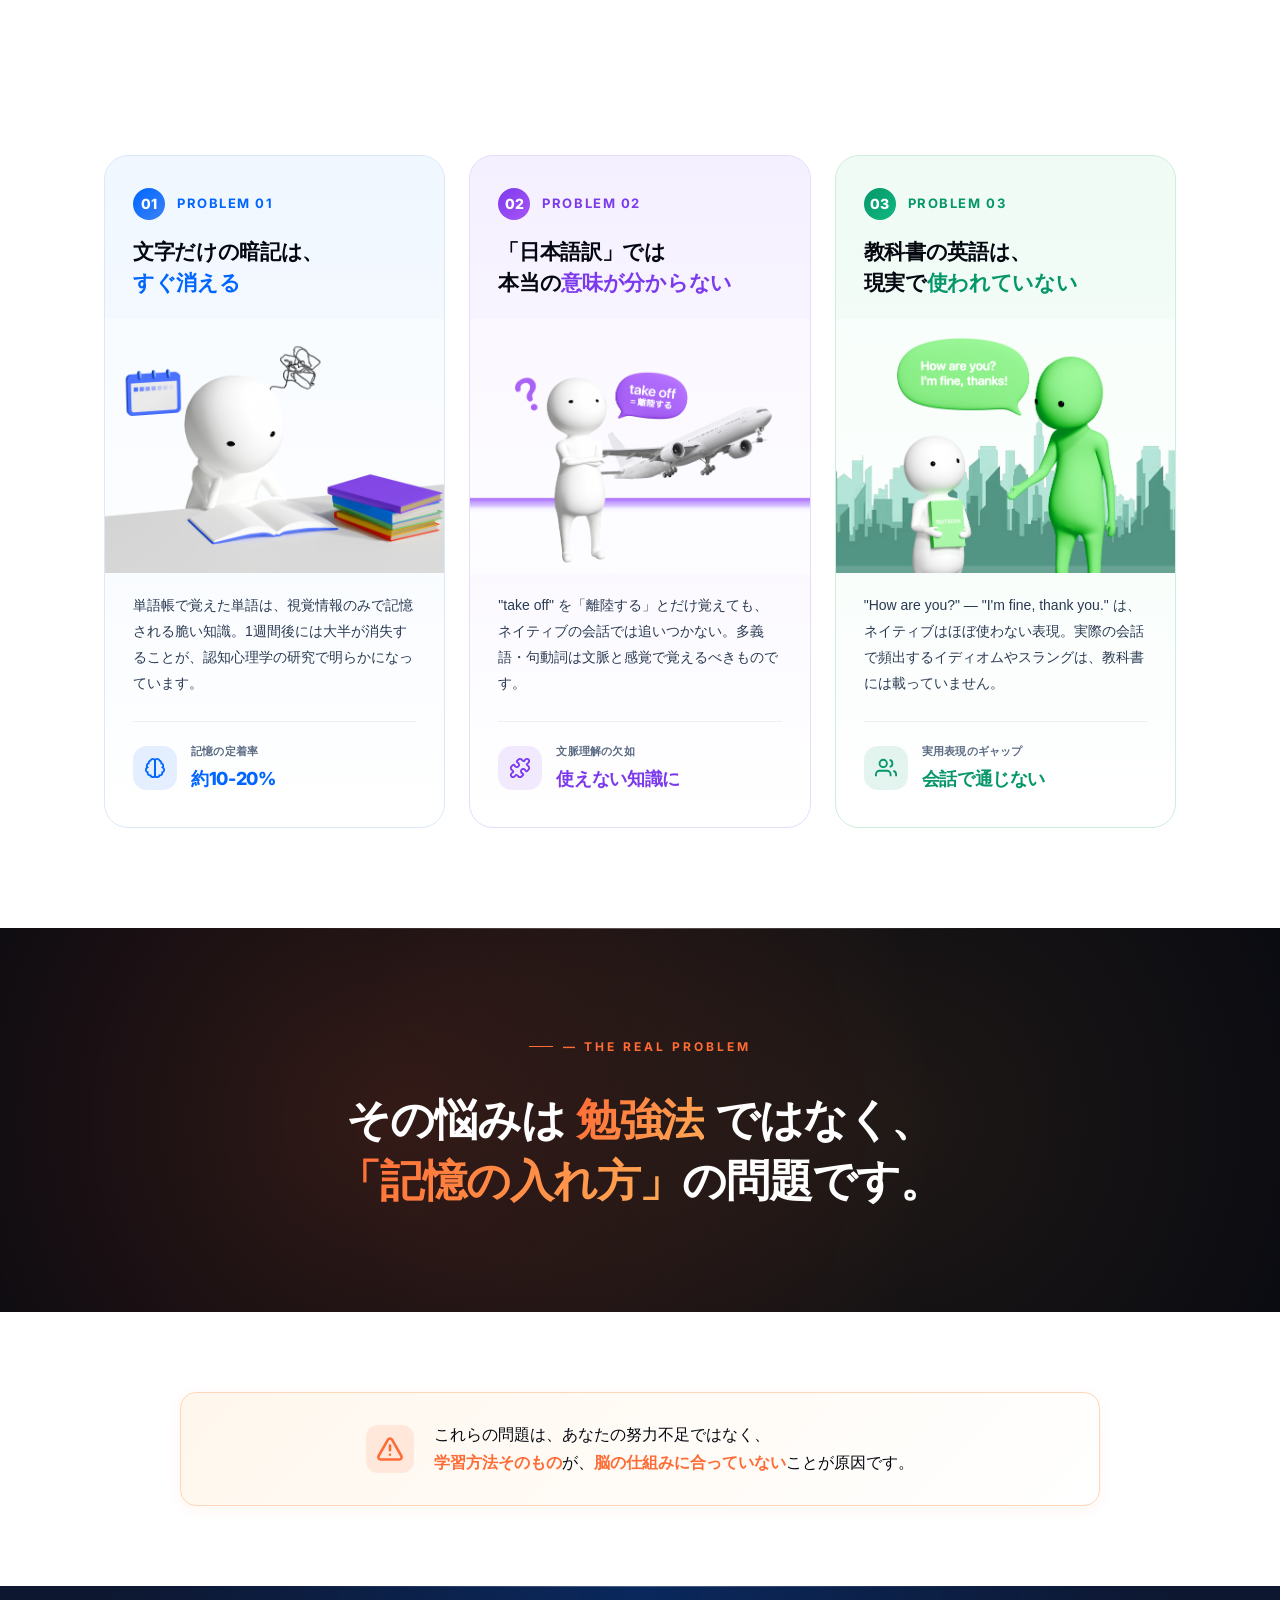
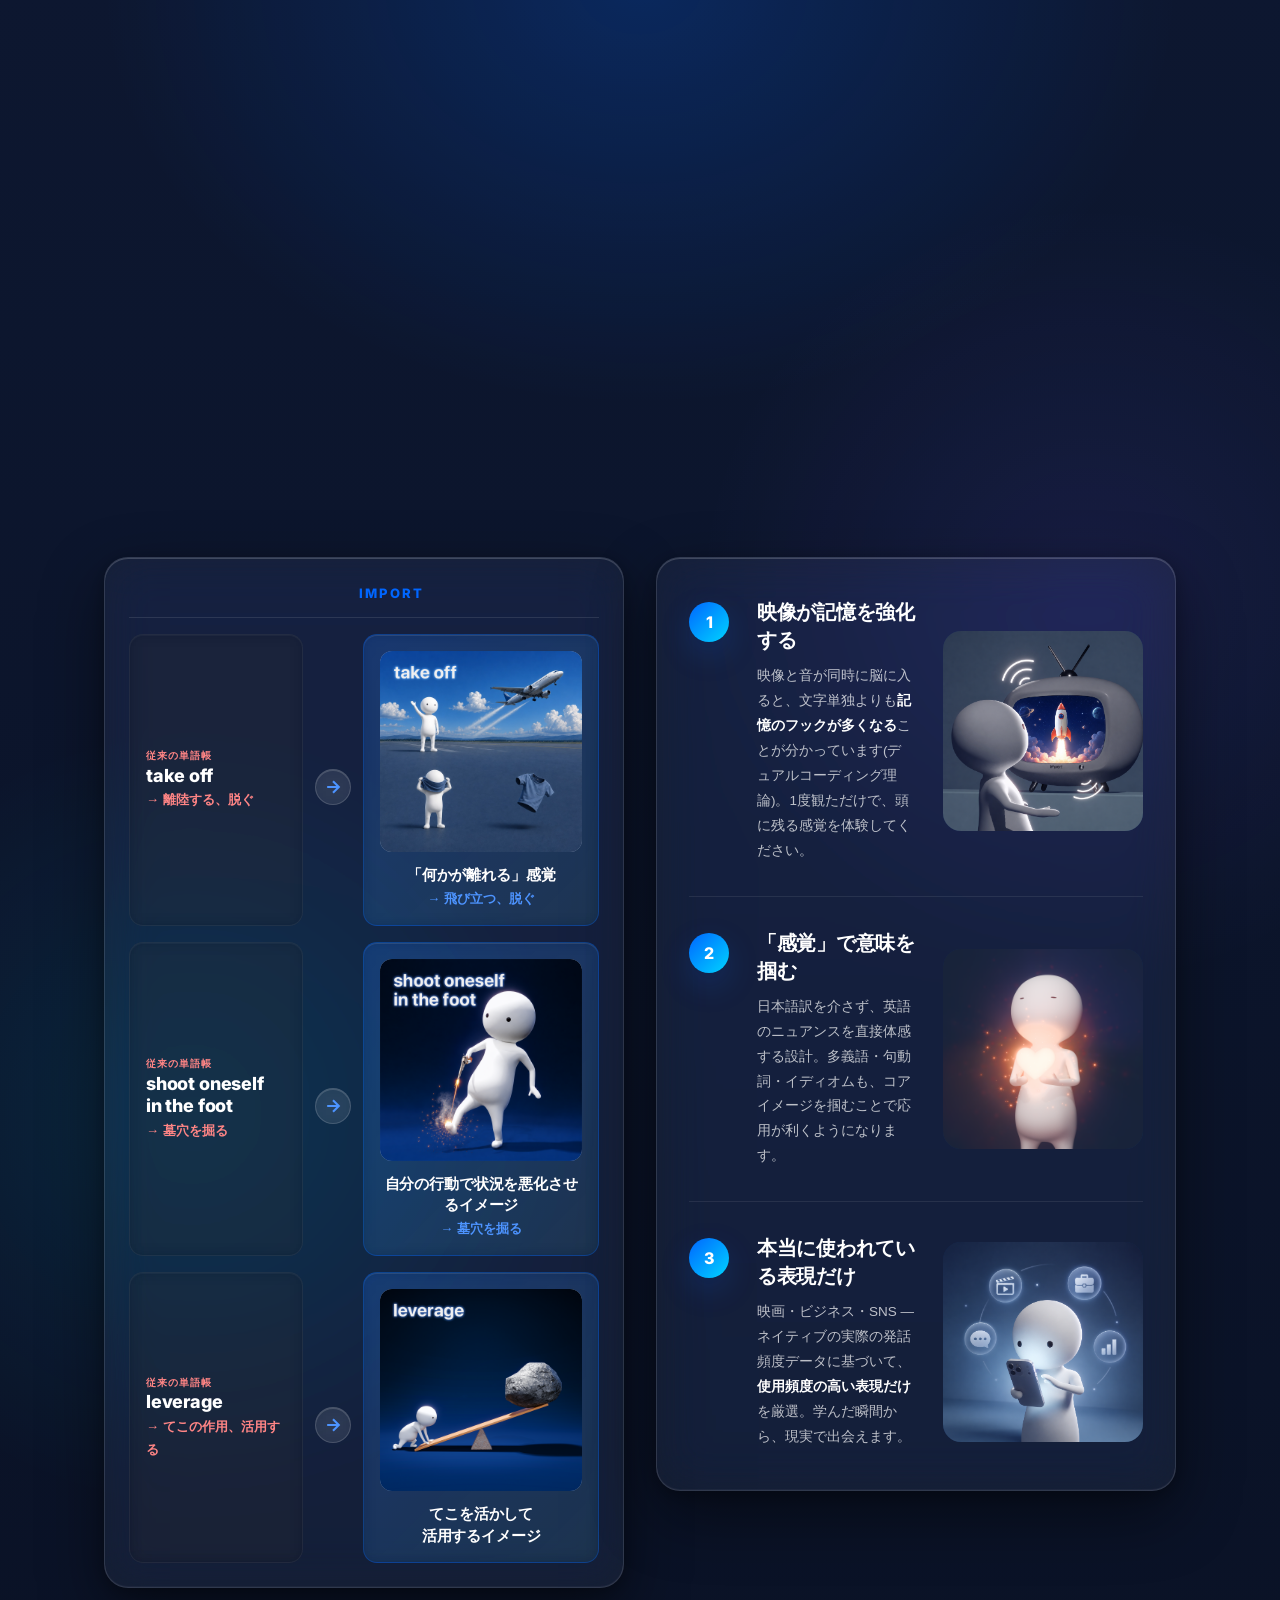
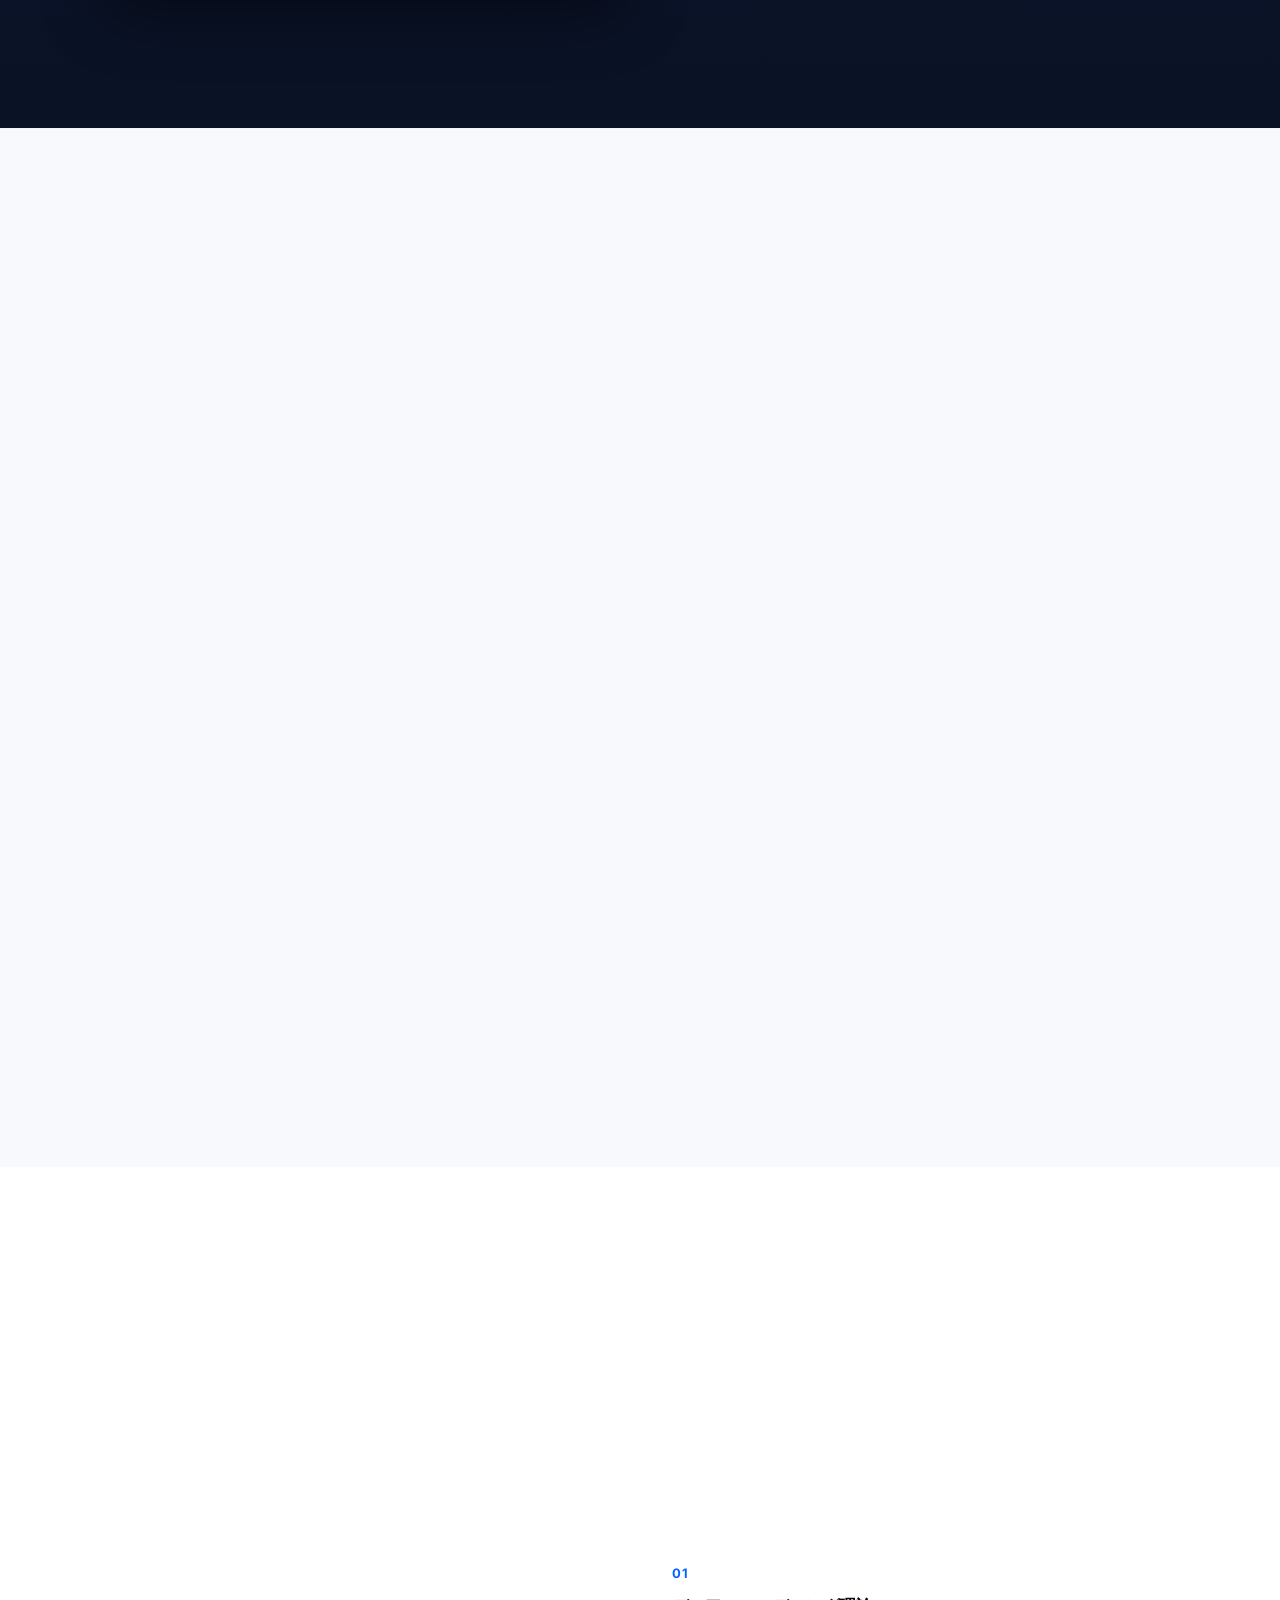
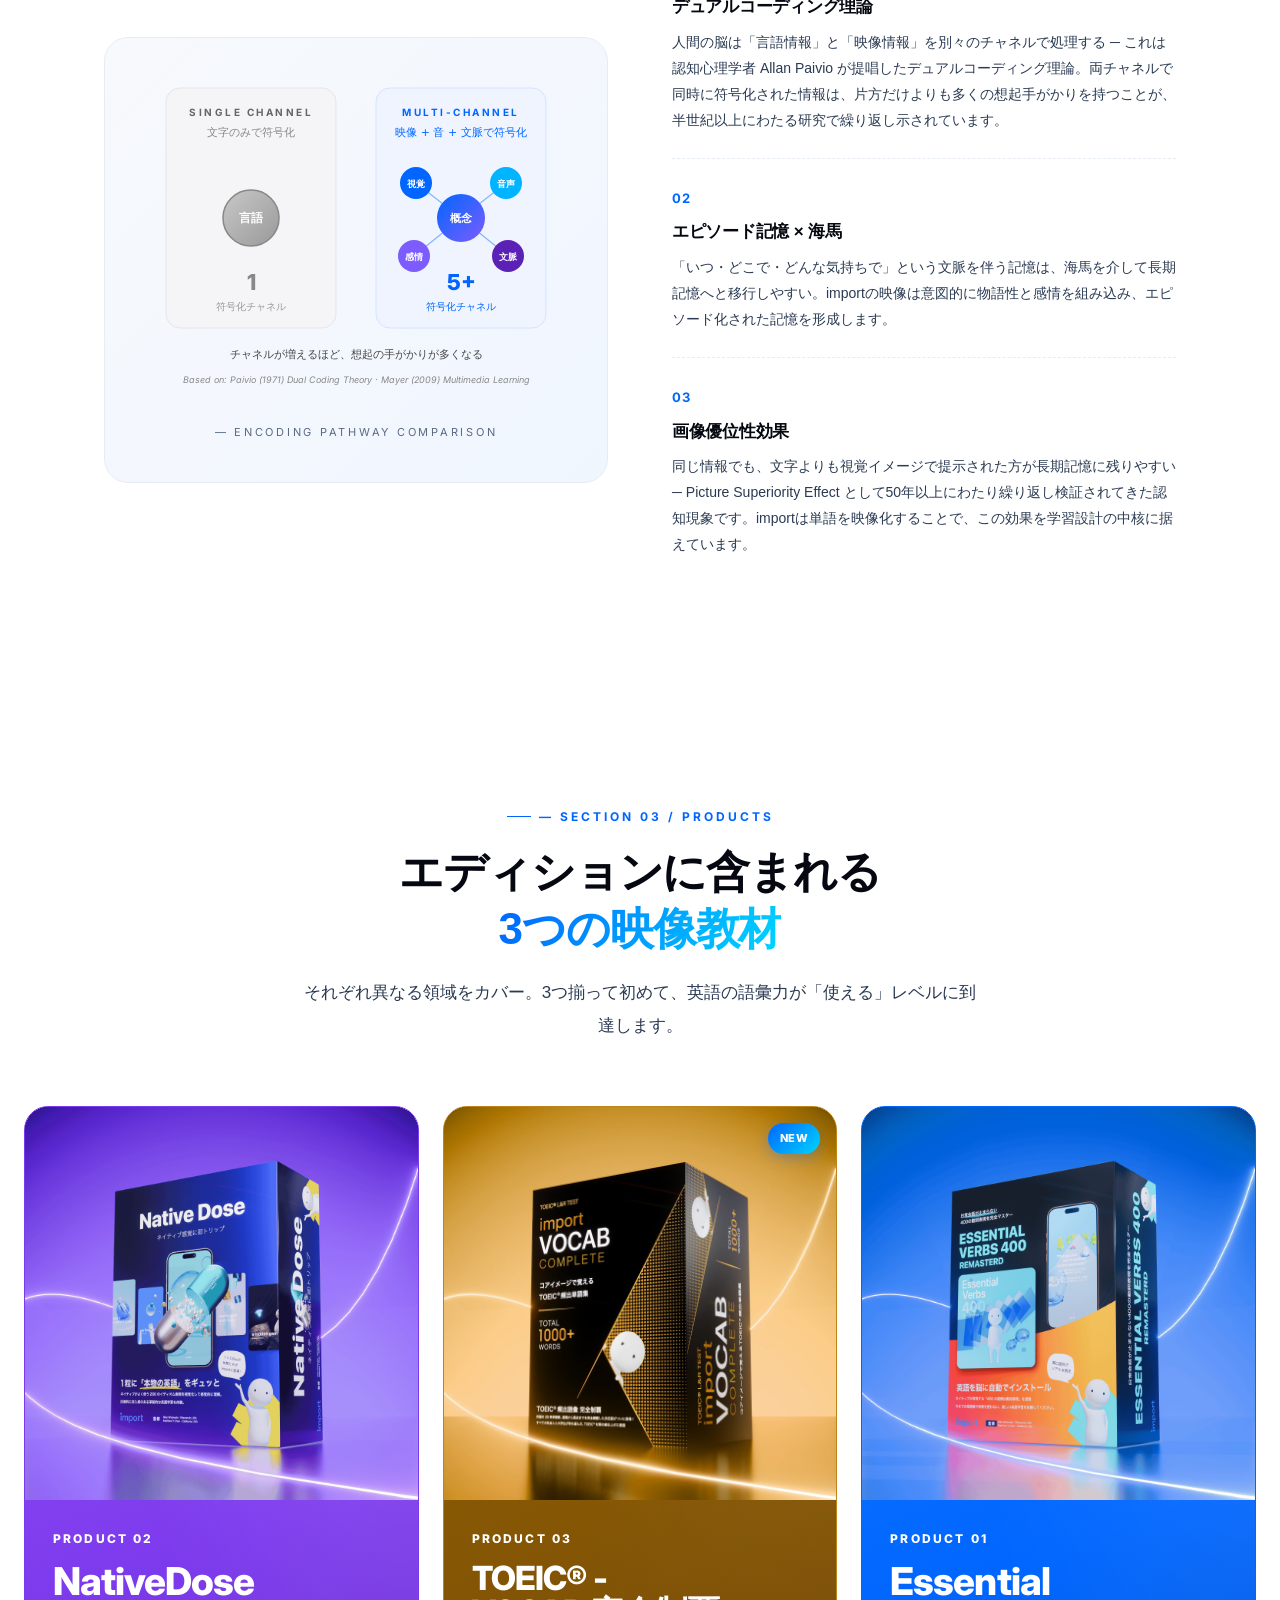
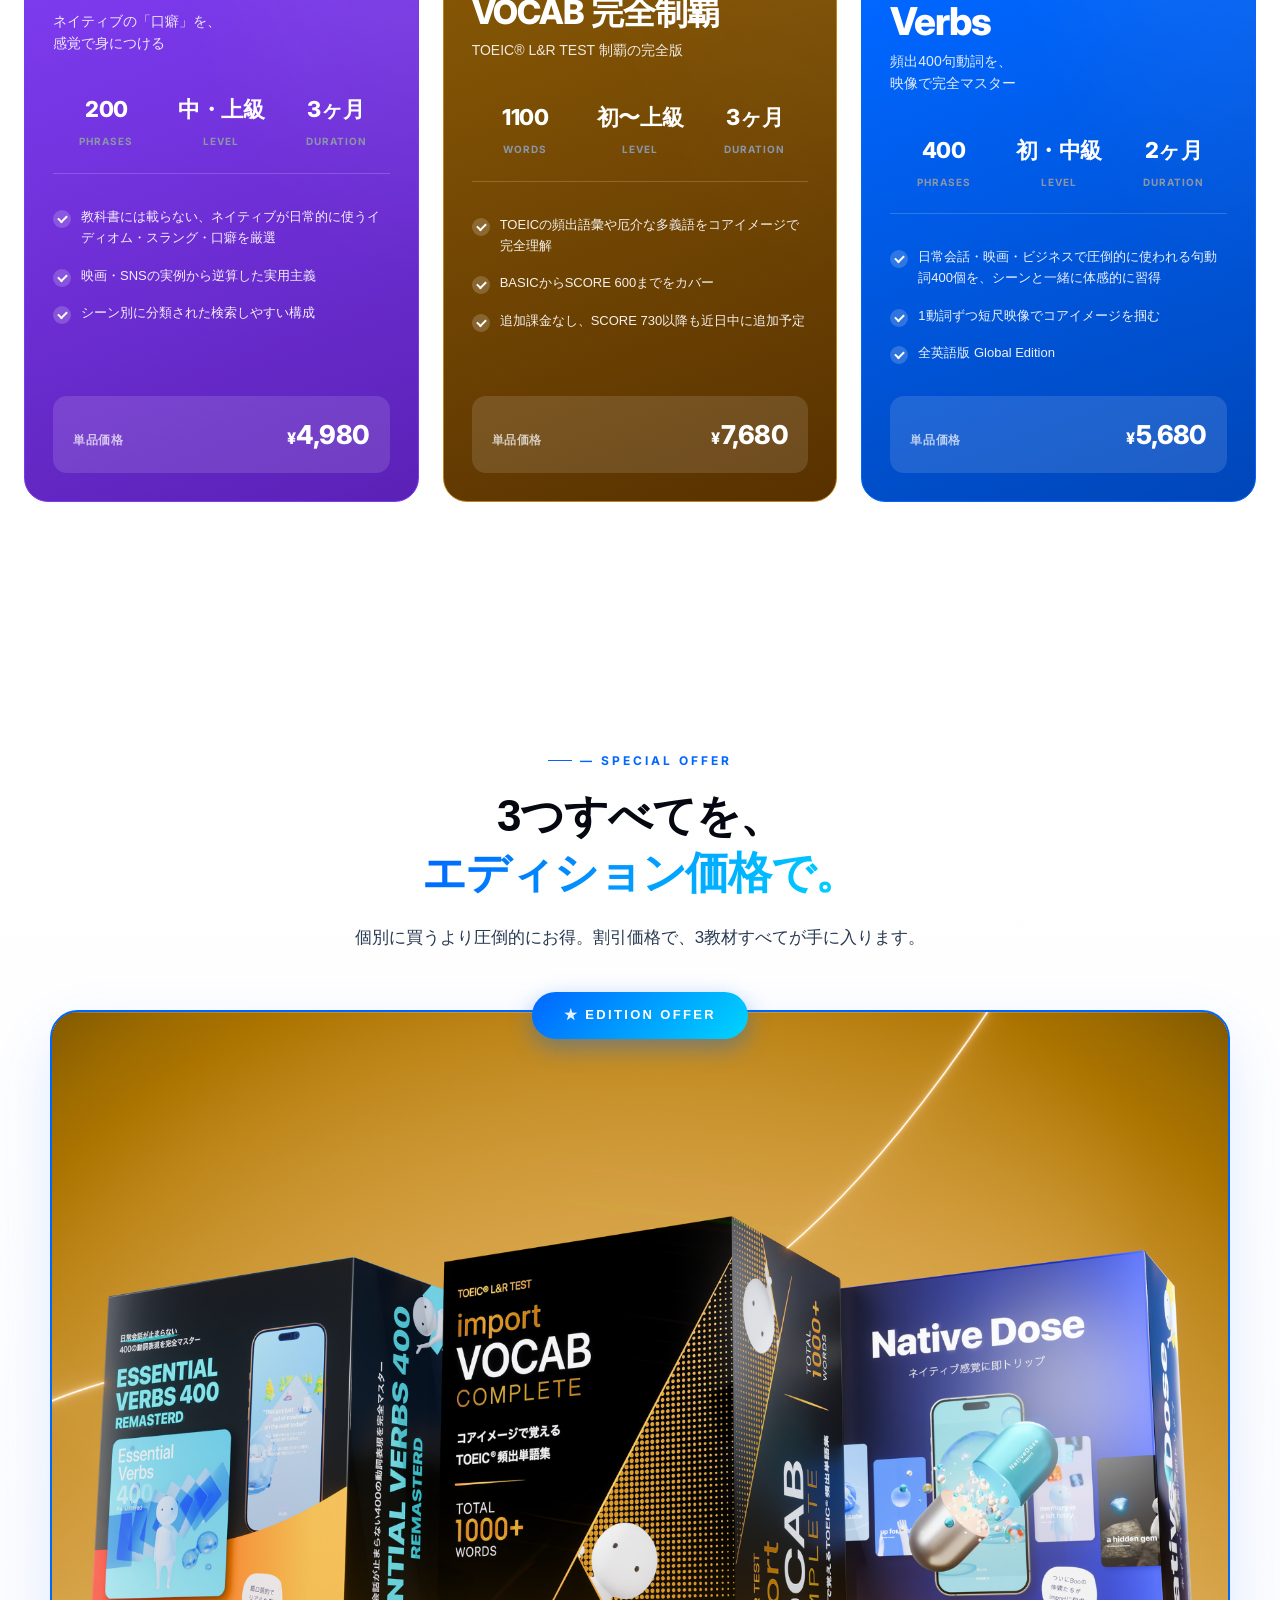
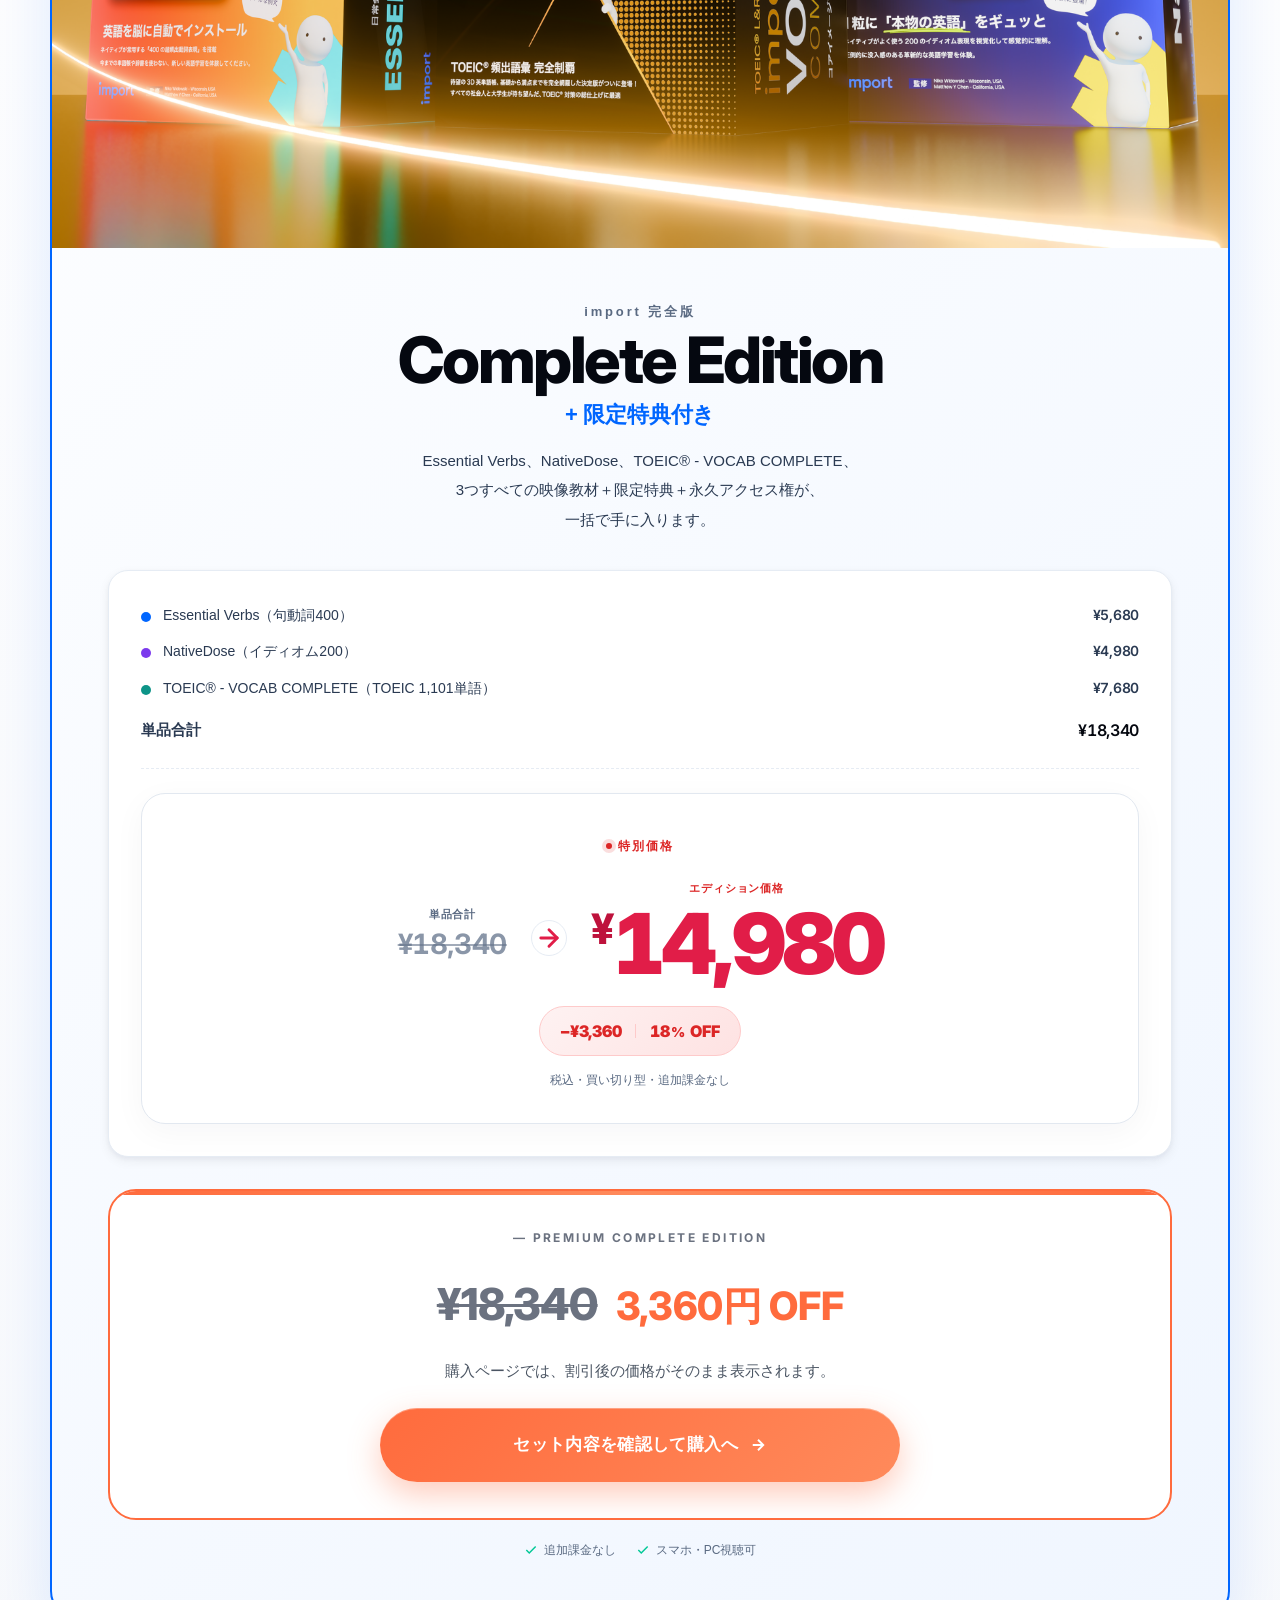
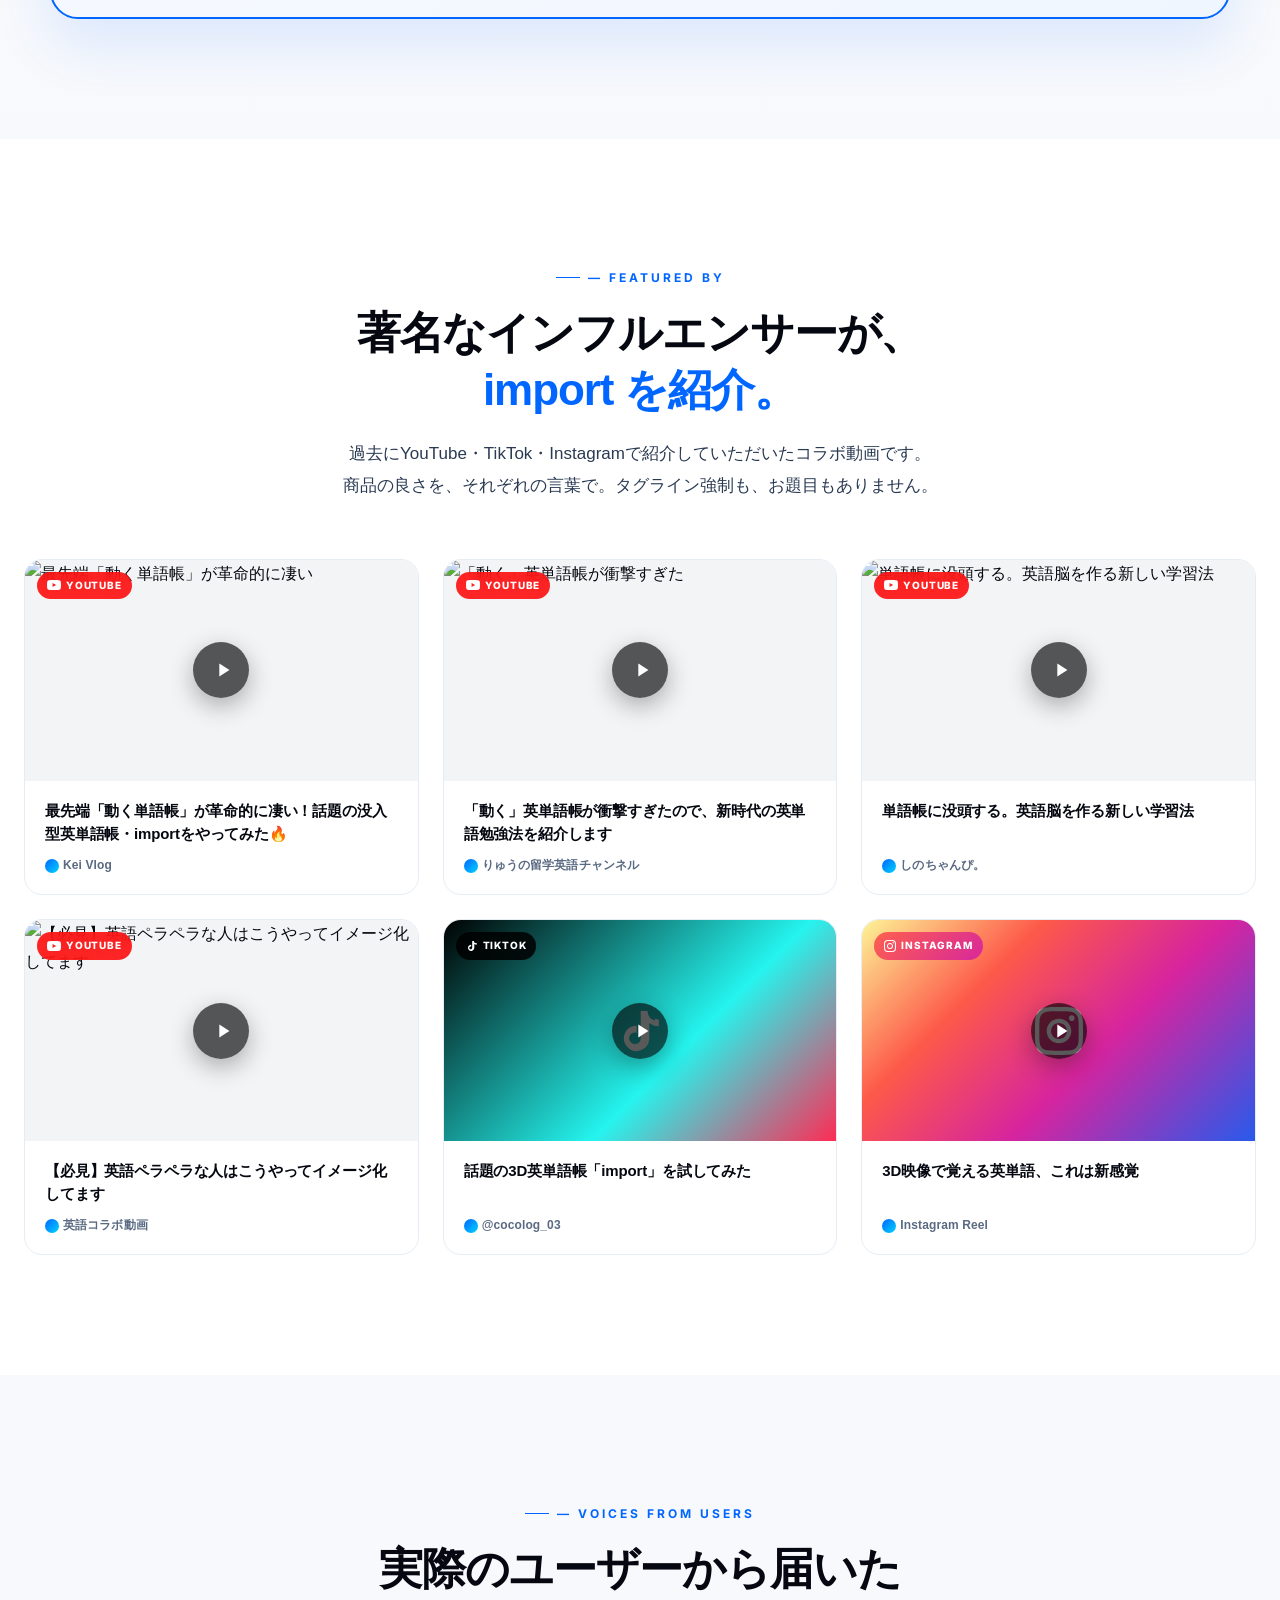
==== commit 0f2498e0: "fix: 2週間の販売価格とカウントダウンを更新" ====
--- a/index.html
+++ b/index.html
@@ -5554,7 +5554,7 @@
     </a>
     <div class="nav-actions">
       <div class="nav-offer" aria-label="import 完全版の価格案内">
-        <span class="pill"><span class="dot"></span><span><span data-sale-percent>40</span>% OFF</span></span>
+        <span class="pill"><span class="dot"></span><span><span data-sale-percent>19</span>% OFF</span></span>
         <span class="nav-offer-copy"><span class="sale-mode-copy-scheduled">import 完全版 セール中</span><span class="sale-mode-copy-discount-only">import 完全版 セール中</span><span class="sale-mode-copy-regular">import 完全版 <span data-sale-regular-price>¥18,340</span></span></span>
       </div>
       <a href="https://www.import-language.com/ja/products/import完全版-premium-complete-edition-lp用割引" class="nav-purchase" data-purchase-cta="header_sticky">
@@ -6783,15 +6783,15 @@
             </div>
             <div class="compare-to">
               <div class="compare-label-now"><span class="sale-mode-copy-scheduled">特別価格</span><span class="sale-mode-copy-discount-only">エディション価格</span><span class="sale-mode-copy-regular">通常価格</span></div>
-              <div class="num compare-now"><span class="yen">¥</span><span data-sale-price-plain>10,965</span></div>
+              <div class="num compare-now"><span class="yen">¥</span><span data-sale-price-plain>14,780</span></div>
             </div>
           </div>
 
           <!-- Savings bar -->
           <div class="offer-savings-bar">
-            <span class="num savings-big" data-sale-savings-minus>−¥7,375</span>
+            <span class="num savings-big" data-sale-savings-minus>−¥3,560</span>
             <span class="savings-bar-divider"></span>
-            <span class="num savings-pct-big"><span data-sale-percent>40</span><span class="pct-sym">%</span> OFF</span>
+            <span class="num savings-pct-big"><span data-sale-percent>19</span><span class="pct-sym">%</span> OFF</span>
           </div>
 
           <div class="offer-tax">税込・買い切り型・追加課金なし</div>
@@ -6801,7 +6801,7 @@
         <div class="offer-urgency">
           <div class="urgency-header">
             <svg width="14" height="14" viewBox="0 0 24 24" fill="none" stroke="currentColor" stroke-width="2.5"><circle cx="12" cy="12" r="10"/><polyline points="12 6 12 12 16 14"/></svg>
-            <span><span data-sale-urgency-prefix>この価格は</span> <strong data-sale-deadline-long>10/5（月）午前9:00まで</strong></span>
+            <span><span data-sale-urgency-prefix>この価格は</span> <strong data-sale-deadline-long>11/16（月）午前9:00まで</strong></span>
           </div>
           <div class="urgency-grid" role="timer" aria-label="特別価格終了までの残り時間" data-sale-countdown-aria>
             <span class="urgency-num" id="cd-days">--</span>
@@ -6825,7 +6825,7 @@
       <div class="anchor-eyebrow">— PREMIUM COMPLETE EDITION</div>
       <div class="anchor-headline">
         <span class="anchor-strike" data-sale-regular-price>¥18,340</span>
-        <span class="anchor-pct"><strong><span data-sale-savings-yen>7,375円</span> OFF</strong></span>
+        <span class="anchor-pct"><strong><span data-sale-savings-yen>3,560円</span> OFF</strong></span>
       </div>
       <p class="anchor-desc">
         購入ページでは、割引後の価格がそのまま表示されます。
@@ -7166,19 +7166,19 @@
   <!-- Action area: dark seamless extension below image -->
   <div class="final-action-area">
     <div class="final-price-card">
-      <div class="bundle-pill"><span class="sale-mode-copy-scheduled" data-sale-deadline-long>10/5（月）午前9:00まで</span><span class="sale-mode-copy-discount-only">SPECIAL OFFER</span><span class="sale-mode-copy-regular">3 PRODUCTS EDITION</span></div>
+      <div class="bundle-pill"><span class="sale-mode-copy-scheduled" data-sale-deadline-long>11/16（月）午前9:00まで</span><span class="sale-mode-copy-discount-only">SPECIAL OFFER</span><span class="sale-mode-copy-regular">3 PRODUCTS EDITION</span></div>
       <div class="savings-tag">
         <span class="flash">⚡</span>
-        <span class="amt" data-sale-savings-price>¥7,375</span>
+        <span class="amt" data-sale-savings-price>¥3,560</span>
         <span class="off-text">OFF</span>
       </div>
       <div class="price-row">
         <div class="prices">
           <div class="price-strike">単品合計 <span data-sale-regular-price>¥18,340</span></div>
-          <div class="price-main"><span class="yen">¥</span><span data-sale-price-plain>10,965</span></div>
+          <div class="price-main"><span class="yen">¥</span><span data-sale-price-plain>14,780</span></div>
         </div>
         <div class="off-badge">
-          <span class="num" data-sale-percent>40</span>
+          <span class="num" data-sale-percent>19</span>
           <span class="pct">%</span>
           <span class="off">OFF</span>
         </div>
@@ -7235,12 +7235,12 @@
   <div class="sticky-cta-panel">
     <div class="sticky-offer">
       <div class="sticky-eyebrow"><span class="sale-mode-copy-scheduled">特別価格</span><span class="sale-mode-copy-discount-only">セット特別価格</span><span class="sale-mode-copy-regular">通常販売</span></div>
-      <div class="sticky-discount"><span class="num" data-sale-savings-price>¥7,375</span><small>OFF</small></div>
-      <div class="sticky-offer-note desktop-only">単品合計 <span data-sale-regular-price>¥18,340</span> → 特別価格 <span data-sale-price>¥10,965</span></div>
+      <div class="sticky-discount"><span class="num" data-sale-savings-price>¥3,560</span><small>OFF</small></div>
+      <div class="sticky-offer-note desktop-only">単品合計 <span data-sale-regular-price>¥18,340</span> → 特別価格 <span data-sale-price>¥14,780</span></div>
     </div>
     <div class="sticky-count-wrap">
-      <div class="sticky-mobile-savings mobile-only"><strong data-sale-savings-yen>7,375円</strong><span>OFF</span></div>
-      <div class="sticky-count-label"><span class="desktop-only"><strong data-sale-savings-yen>7,375円</strong>OFF！ <span>この価格の終了まで</span></span><span class="mobile-only" data-sale-mobile-countdown-label>10/5 午前9:00まで</span></div>
+      <div class="sticky-mobile-savings mobile-only"><strong data-sale-savings-yen>3,560円</strong><span>OFF</span></div>
+      <div class="sticky-count-label"><span class="desktop-only"><strong data-sale-savings-yen>3,560円</strong>OFF！ <span>この価格の終了まで</span></span><span class="mobile-only" data-sale-mobile-countdown-label>11/16 午前9:00まで</span></div>
       <div class="sticky-countdown" role="timer" aria-label="特別価格終了までの残り時間" data-sale-countdown-aria>
         <div class="sticky-time"><strong id="sticky-cd-days">--</strong><span>日</span></div>
         <div class="sticky-time"><strong id="sticky-cd-hours">--</strong><span>時間</span></div>
@@ -7259,9 +7259,9 @@
   regularPrice: 18340,
   // Keep phase names and future prices internal; the LP must not expose week numbers or upcoming prices.
   staticOffer: {
-    salePrice: 12199,
-    savings: 6141,
-    percent: 33,
+    salePrice: 14980,
+    savings: 3360,
+    percent: 18,
     phase: 'after-ladder'
   },
   periods: [
@@ -7422,16 +7422,28 @@
       mobileCountdownLabel: '11/9 午前9:00まで'
     },
     {
-      salePrice: 11999,
-      savings: 6341,
-      percent: 34,
+      salePrice: 14780,
+      savings: 3560,
+      percent: 19,
       phase: 'autumn-11-09',
       startAt: '2026-11-09T09:00:00+09:00',
-      endAt: '2026-11-24T09:00:00+09:00',
-      deadlineLong: '11/24（火）午前9:00まで',
-      deadlineShort: '11/24 午前9:00まで',
+      endAt: '2026-11-16T09:00:00+09:00',
+      deadlineLong: '11/16（月）午前9:00まで',
+      deadlineShort: '11/16 午前9:00まで',
       urgencyPrefix: 'この価格は',
-      mobileCountdownLabel: '11/24 午前9:00まで'
+      mobileCountdownLabel: '11/16 午前9:00まで'
+    },
+    {
+      salePrice: 14980,
+      savings: 3360,
+      percent: 18,
+      phase: 'autumn-11-16',
+      startAt: '2026-11-16T09:00:00+09:00',
+      endAt: '2026-11-23T09:00:00+09:00',
+      deadlineLong: '11/23（月）午前9:00まで',
+      deadlineShort: '11/23 午前9:00まで',
+      urgencyPrefix: 'この価格は',
+      mobileCountdownLabel: '11/23 午前9:00まで'
     }
   ]
 };
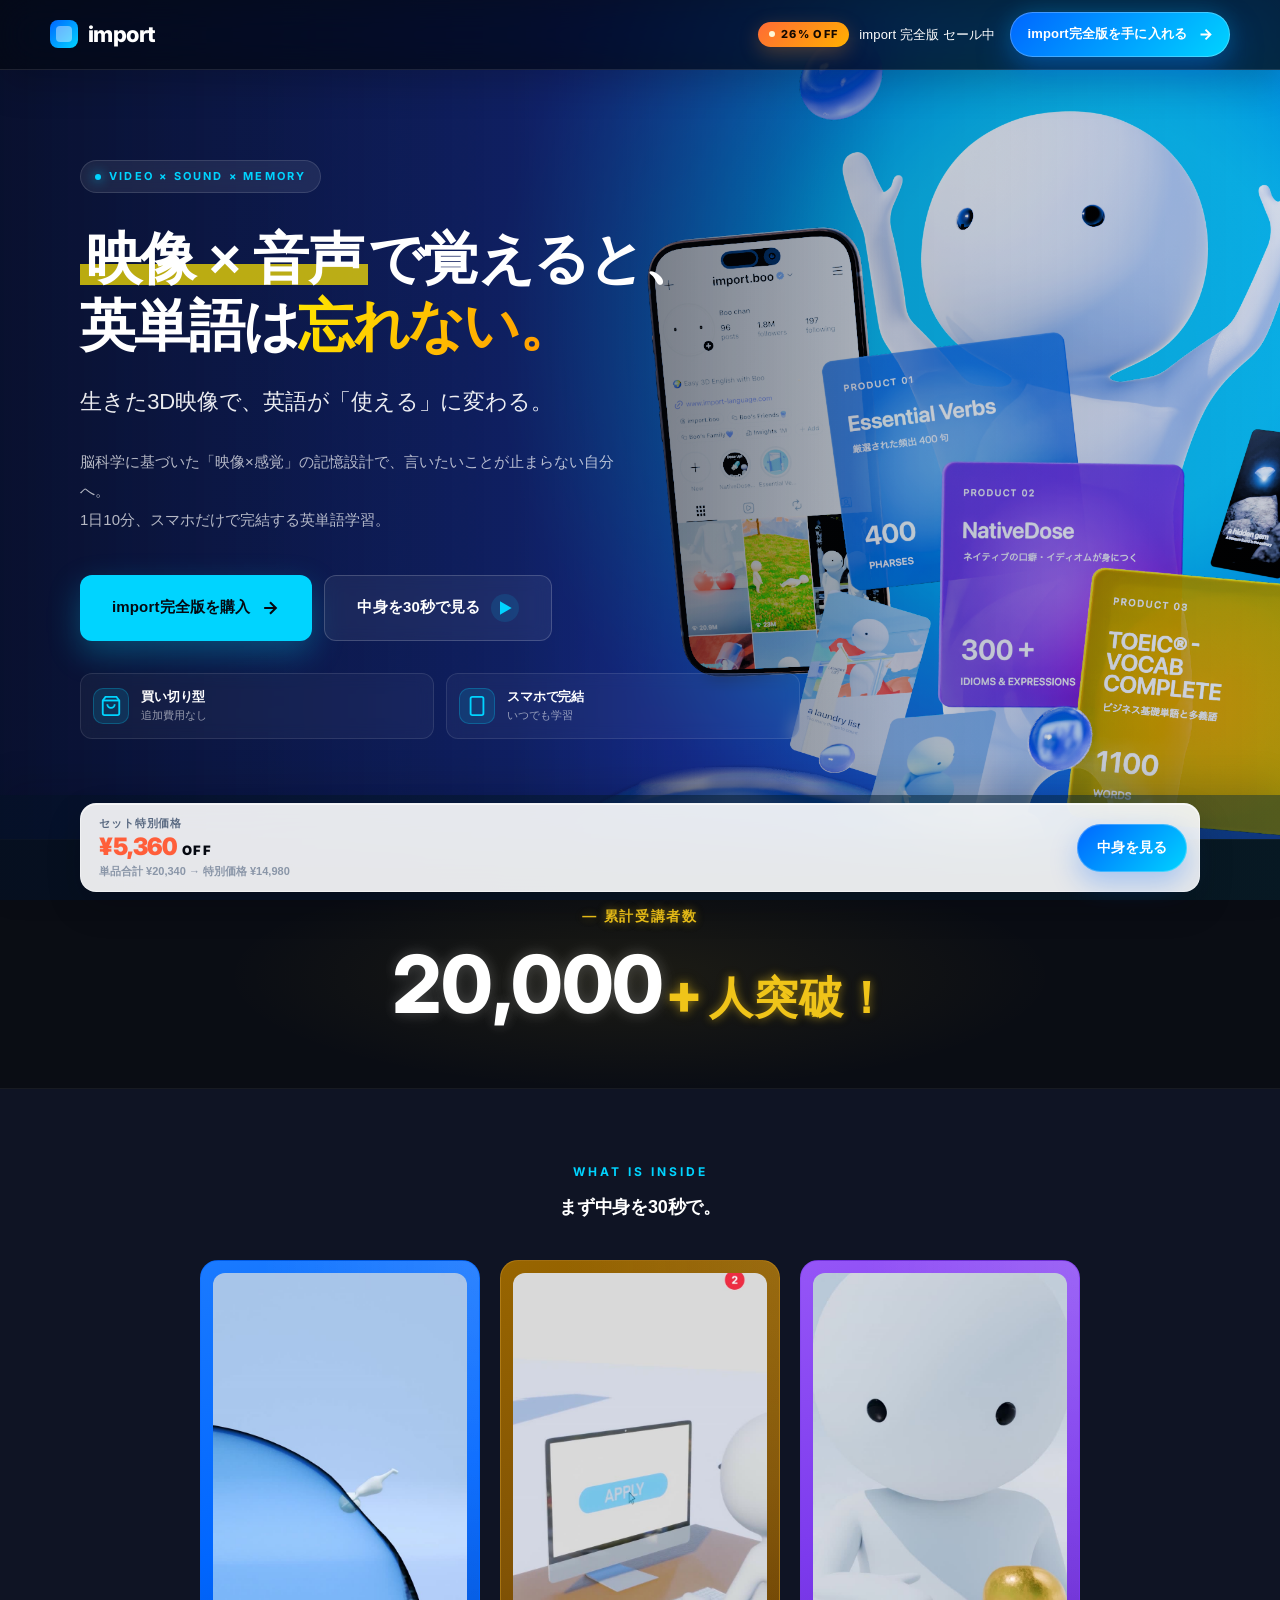
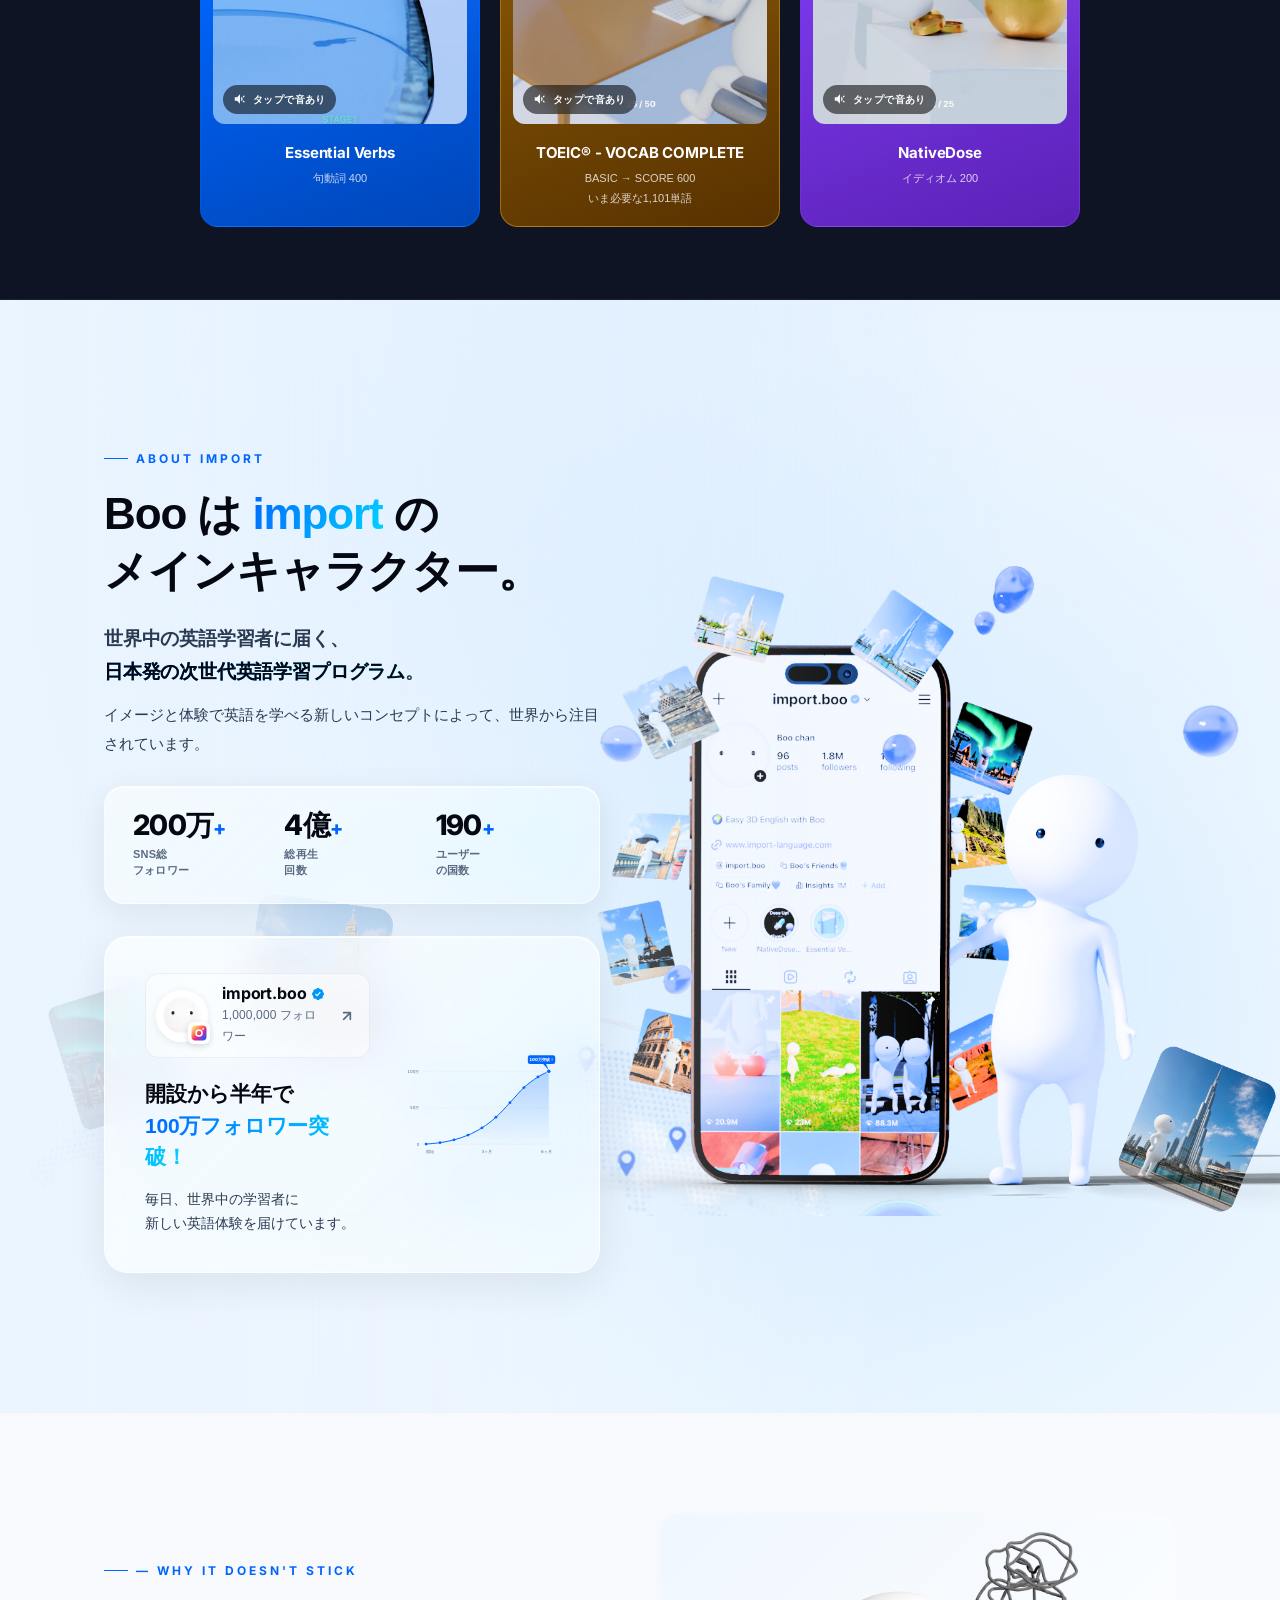
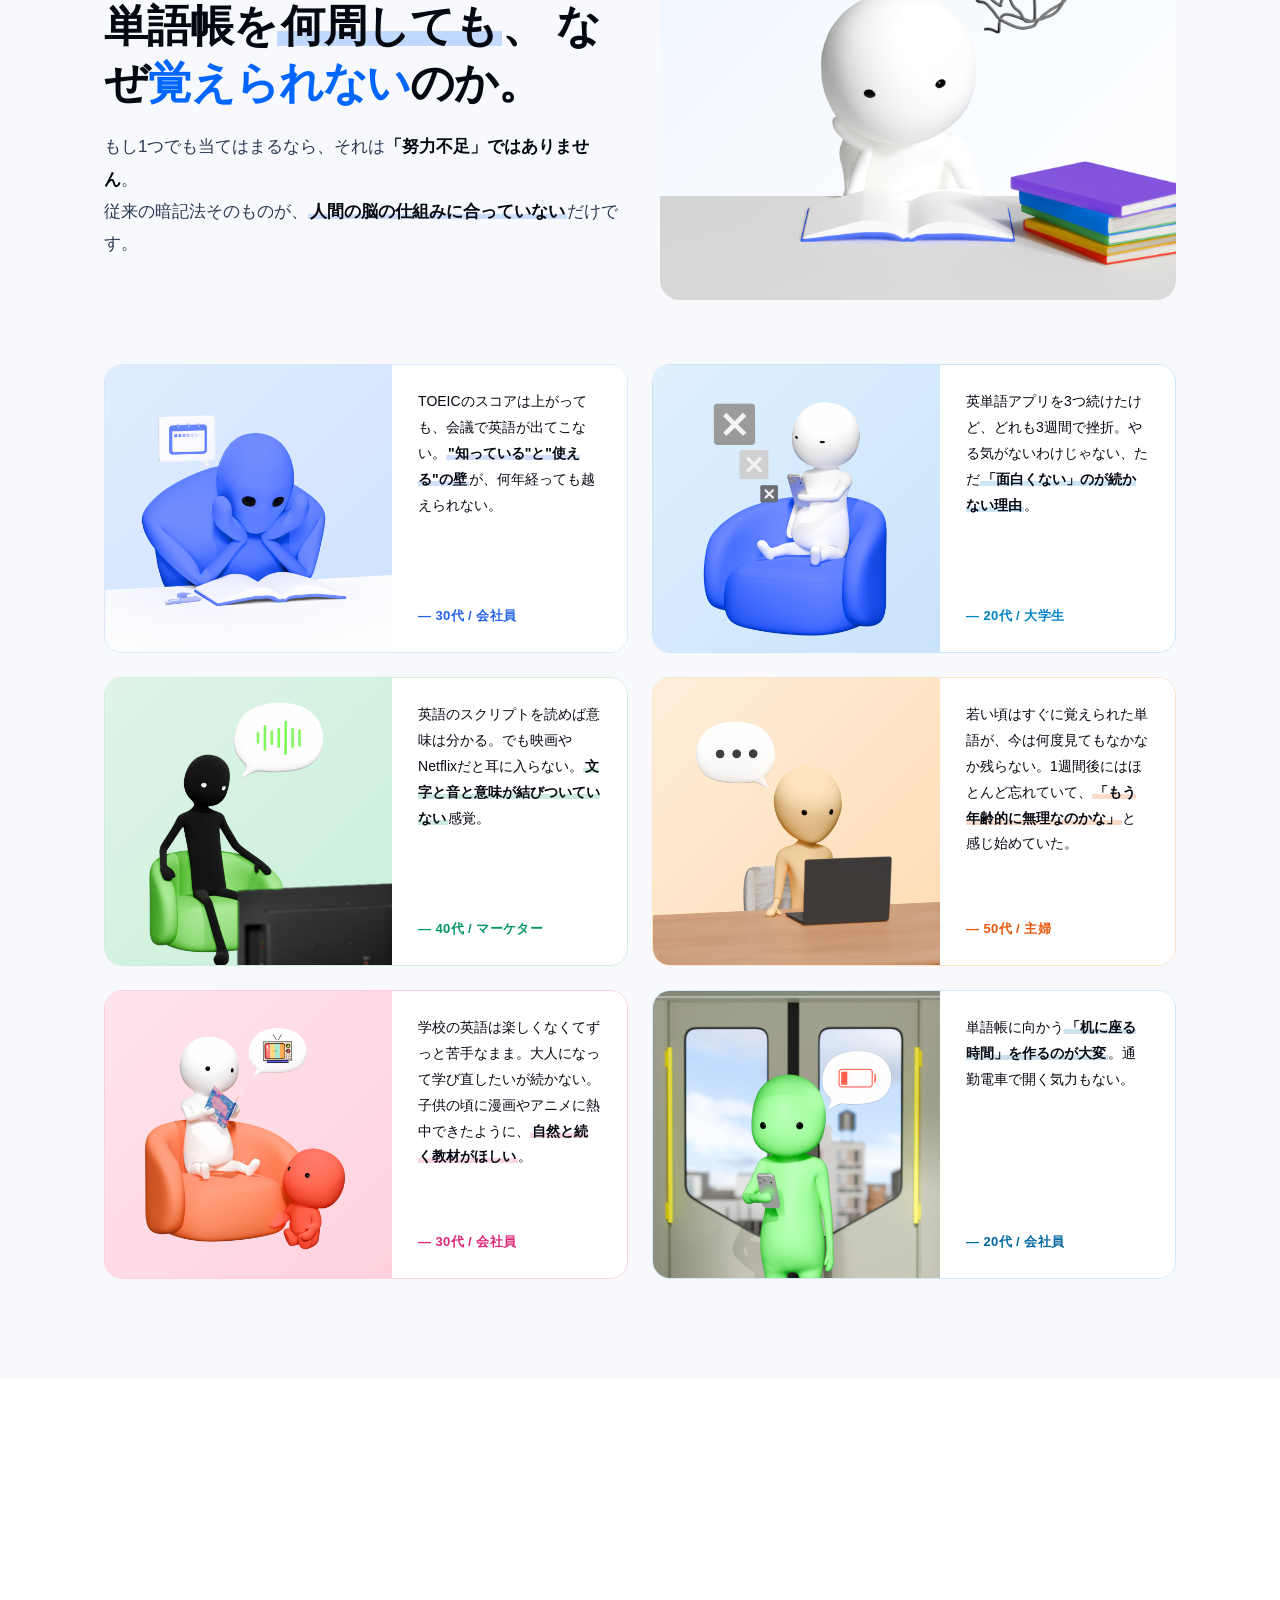
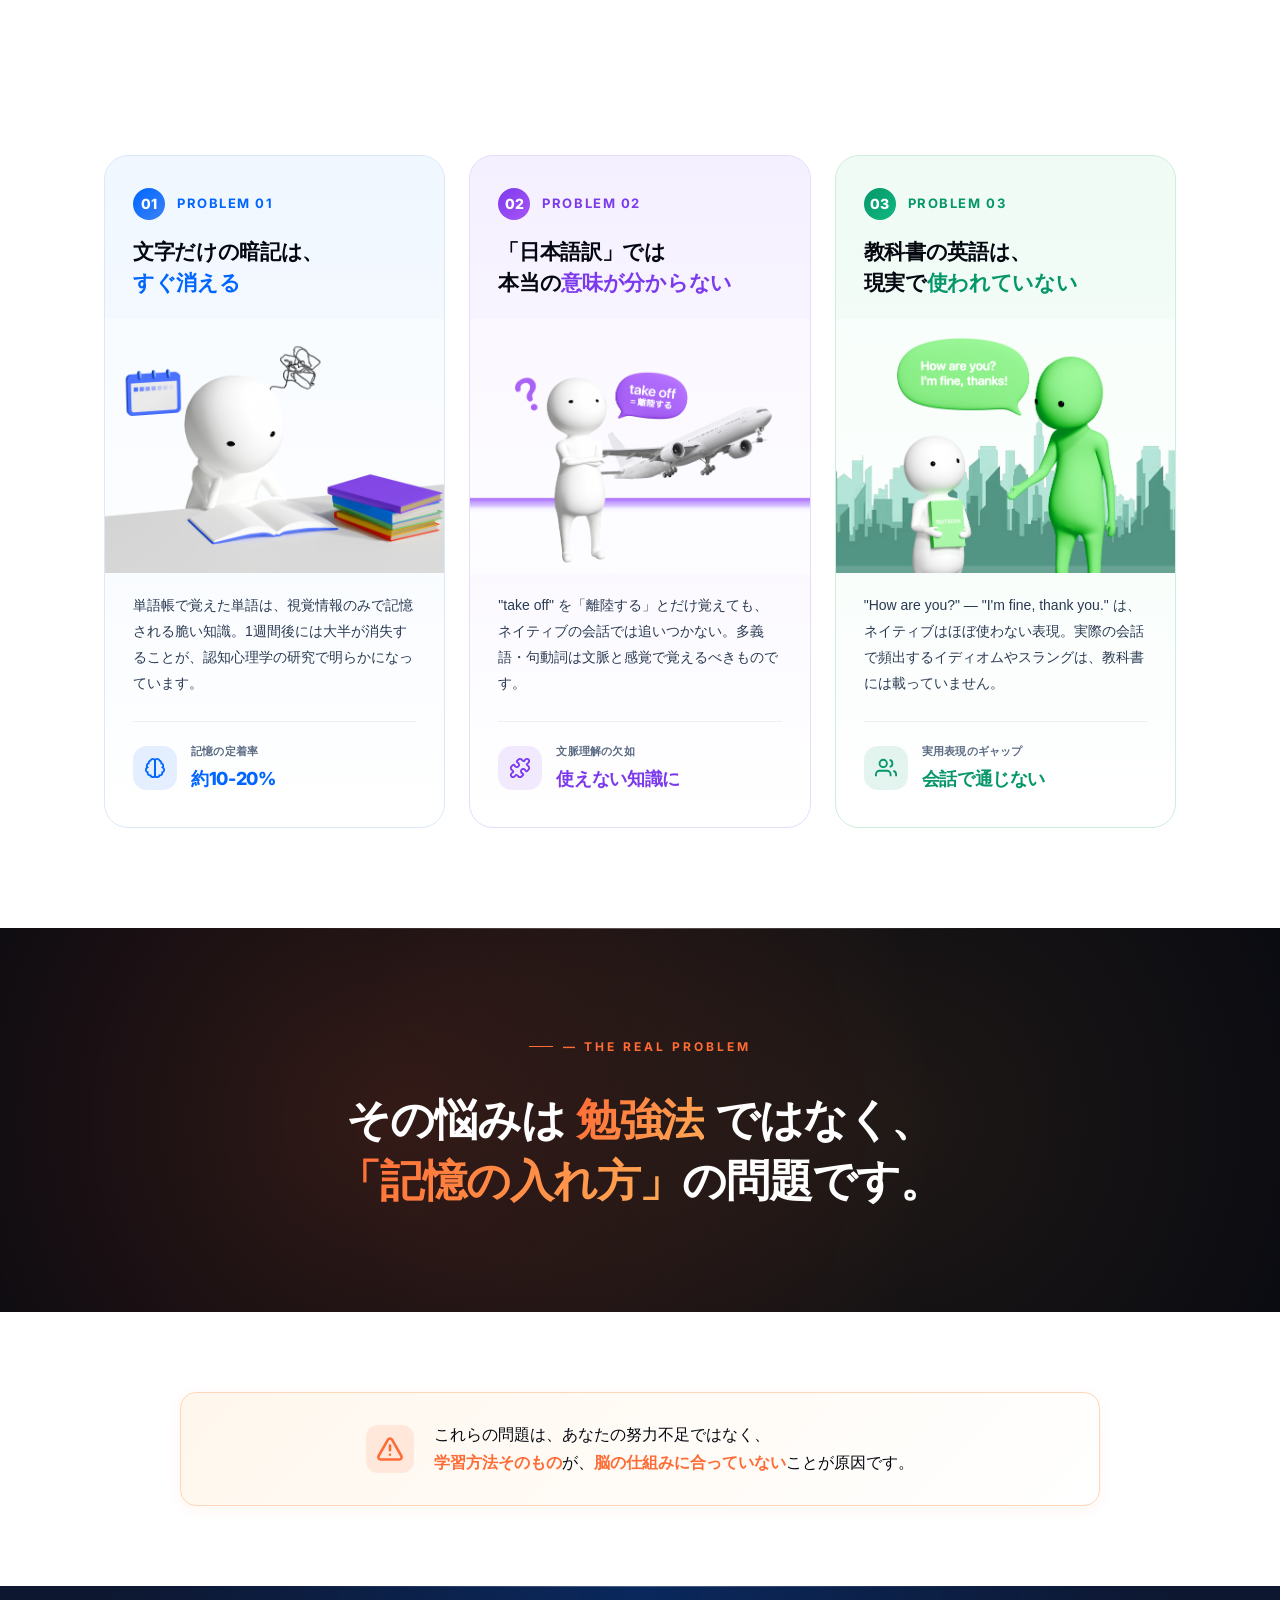
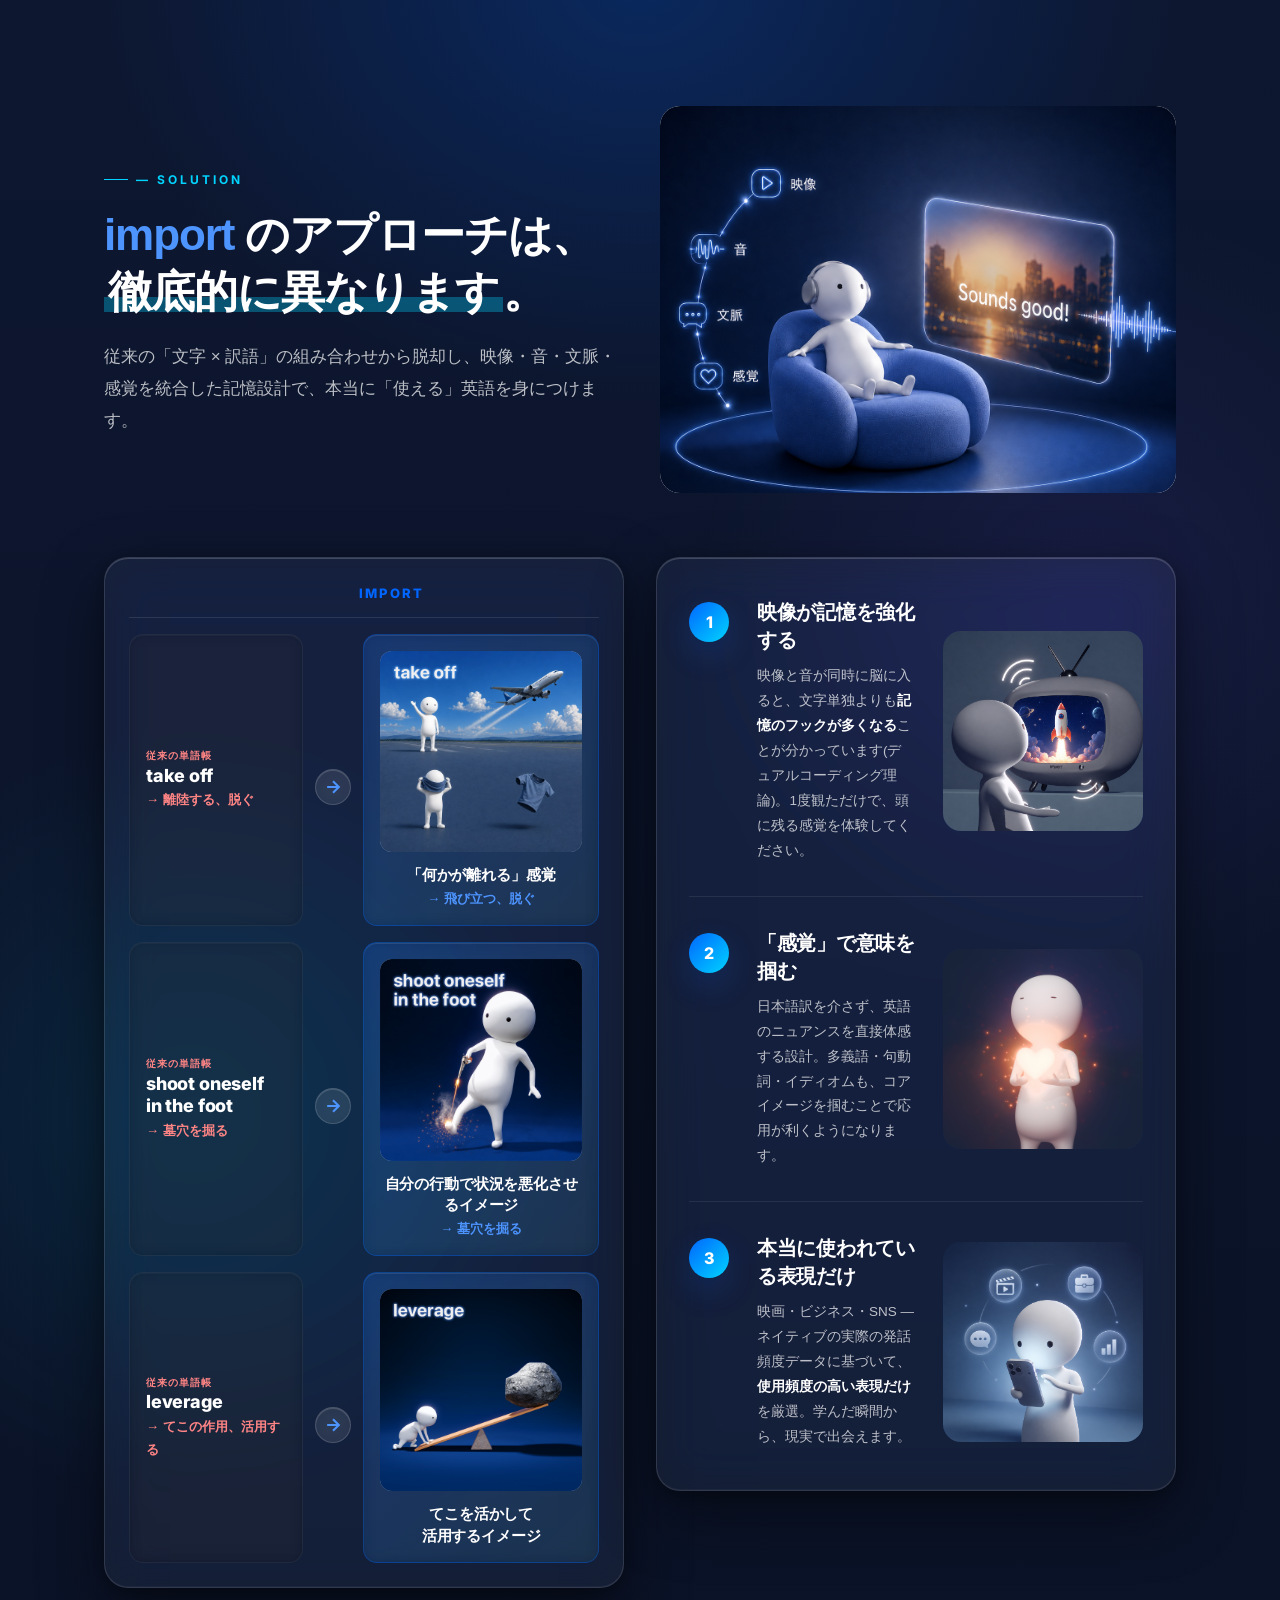
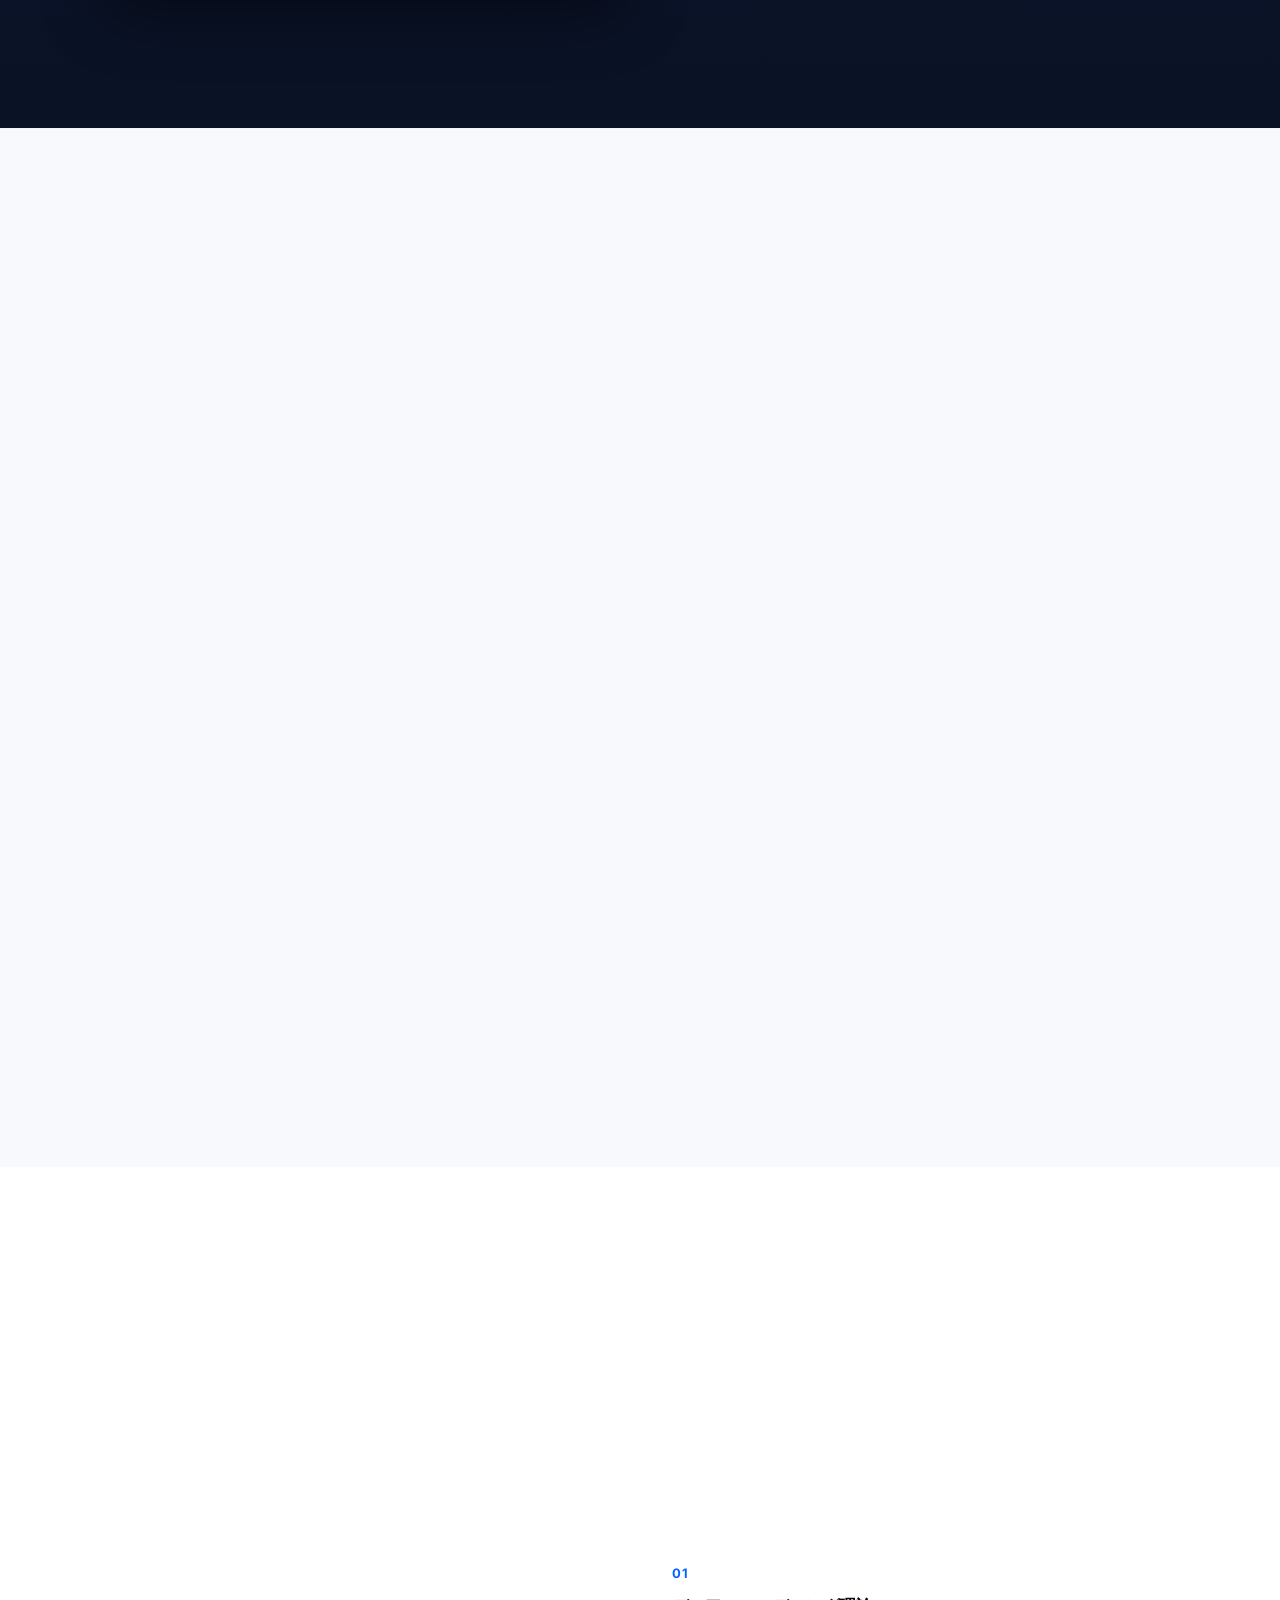
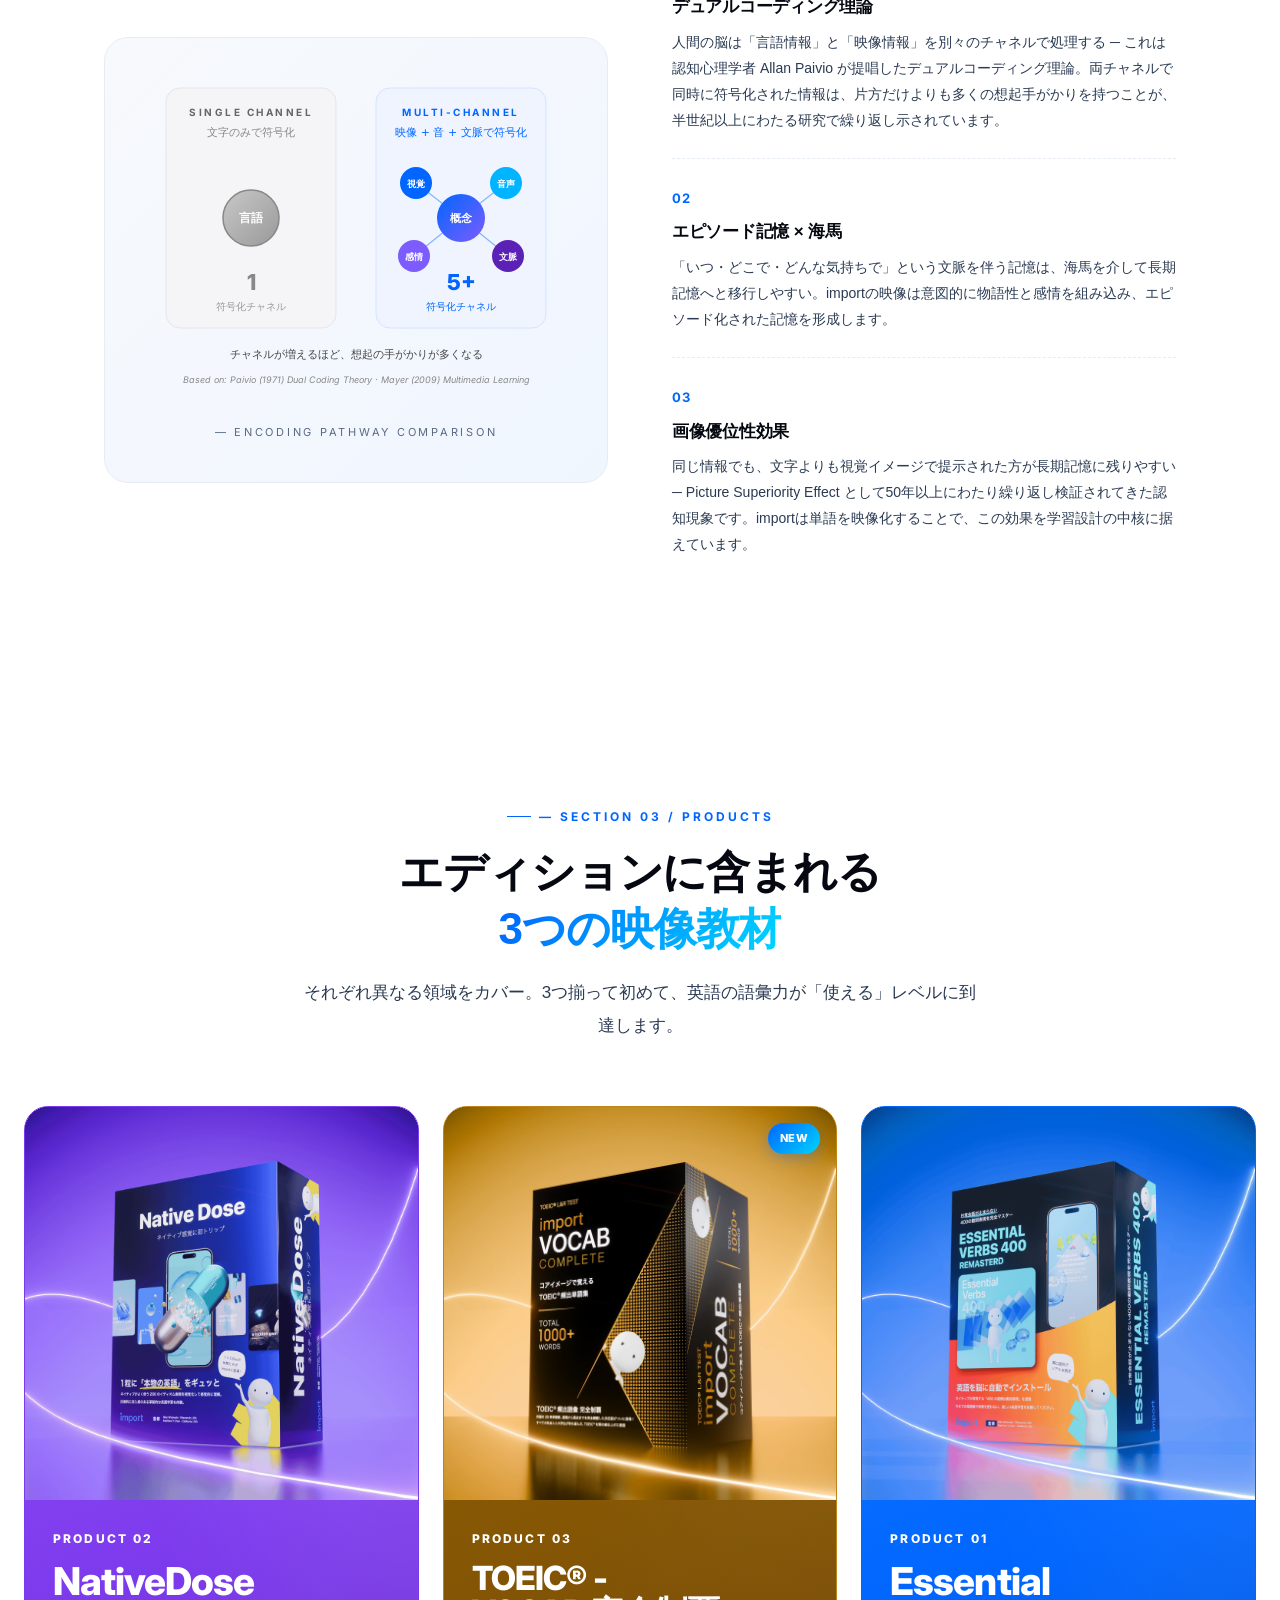
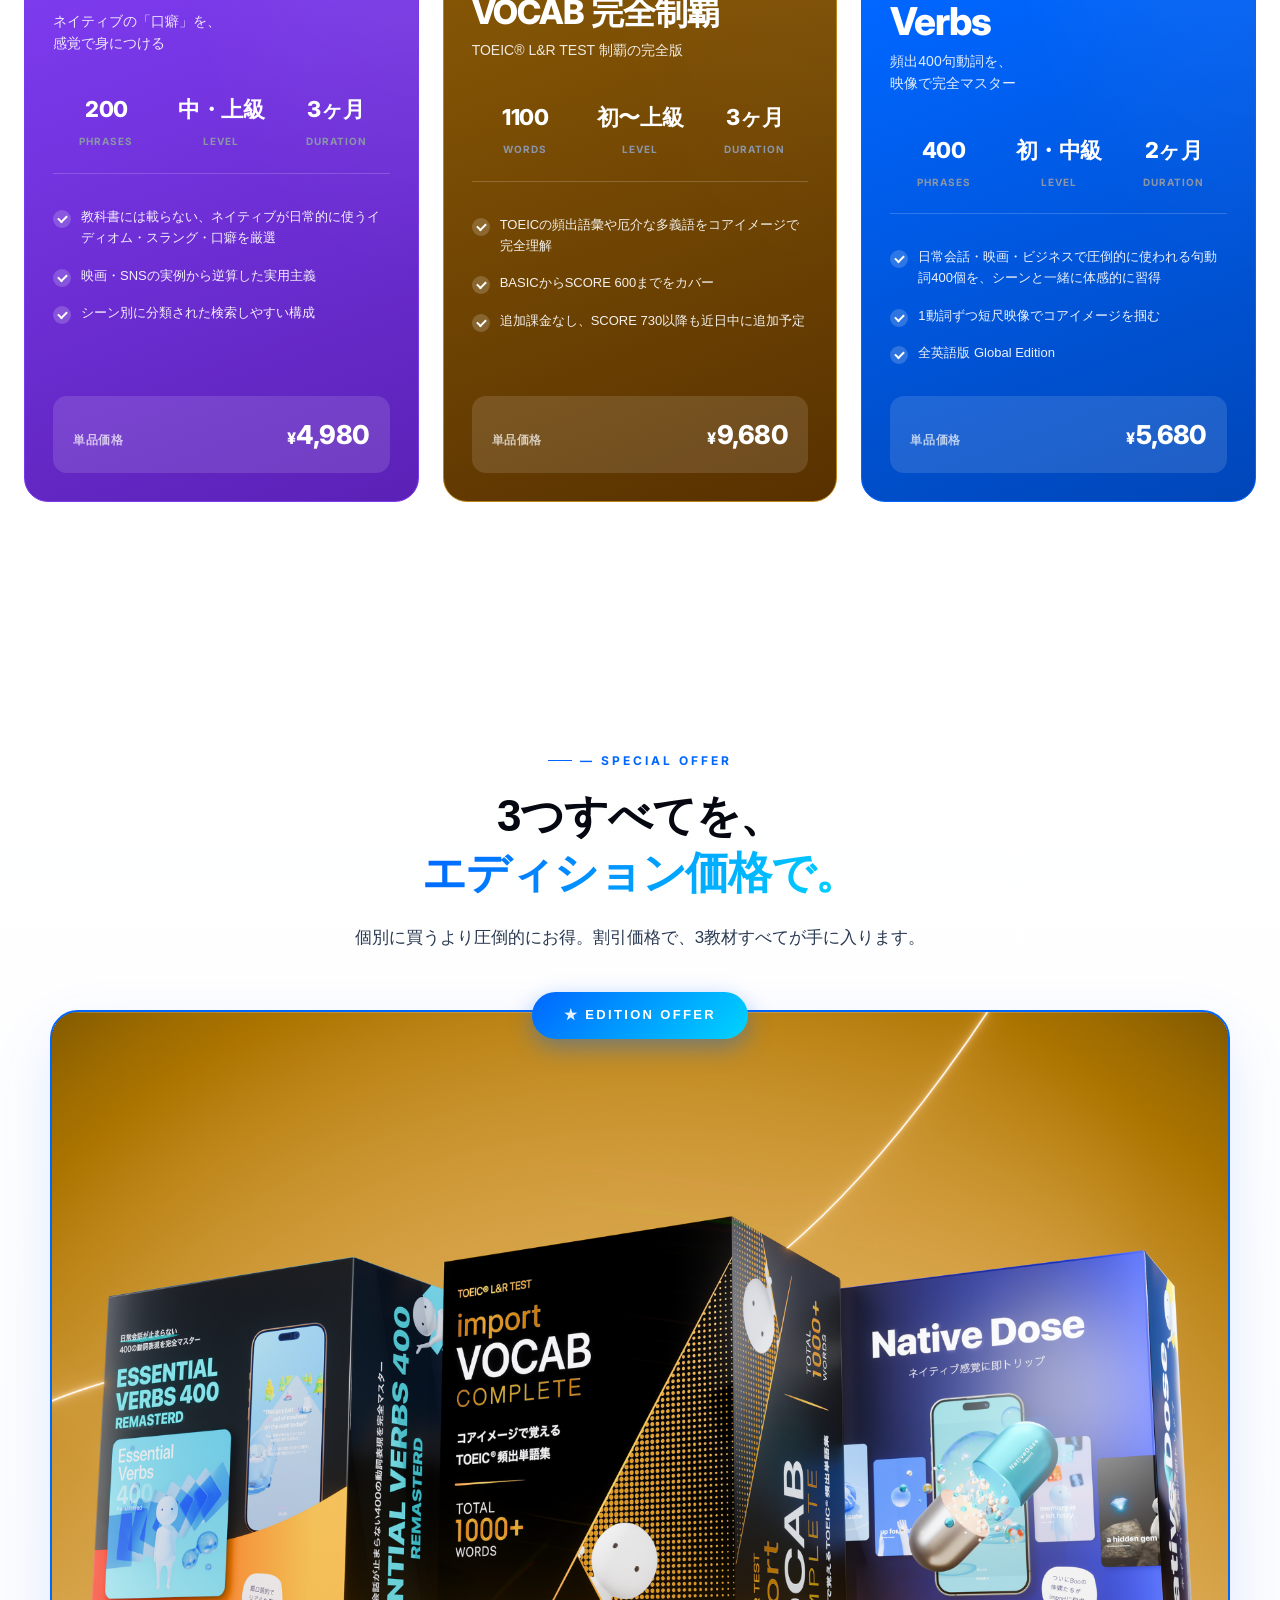
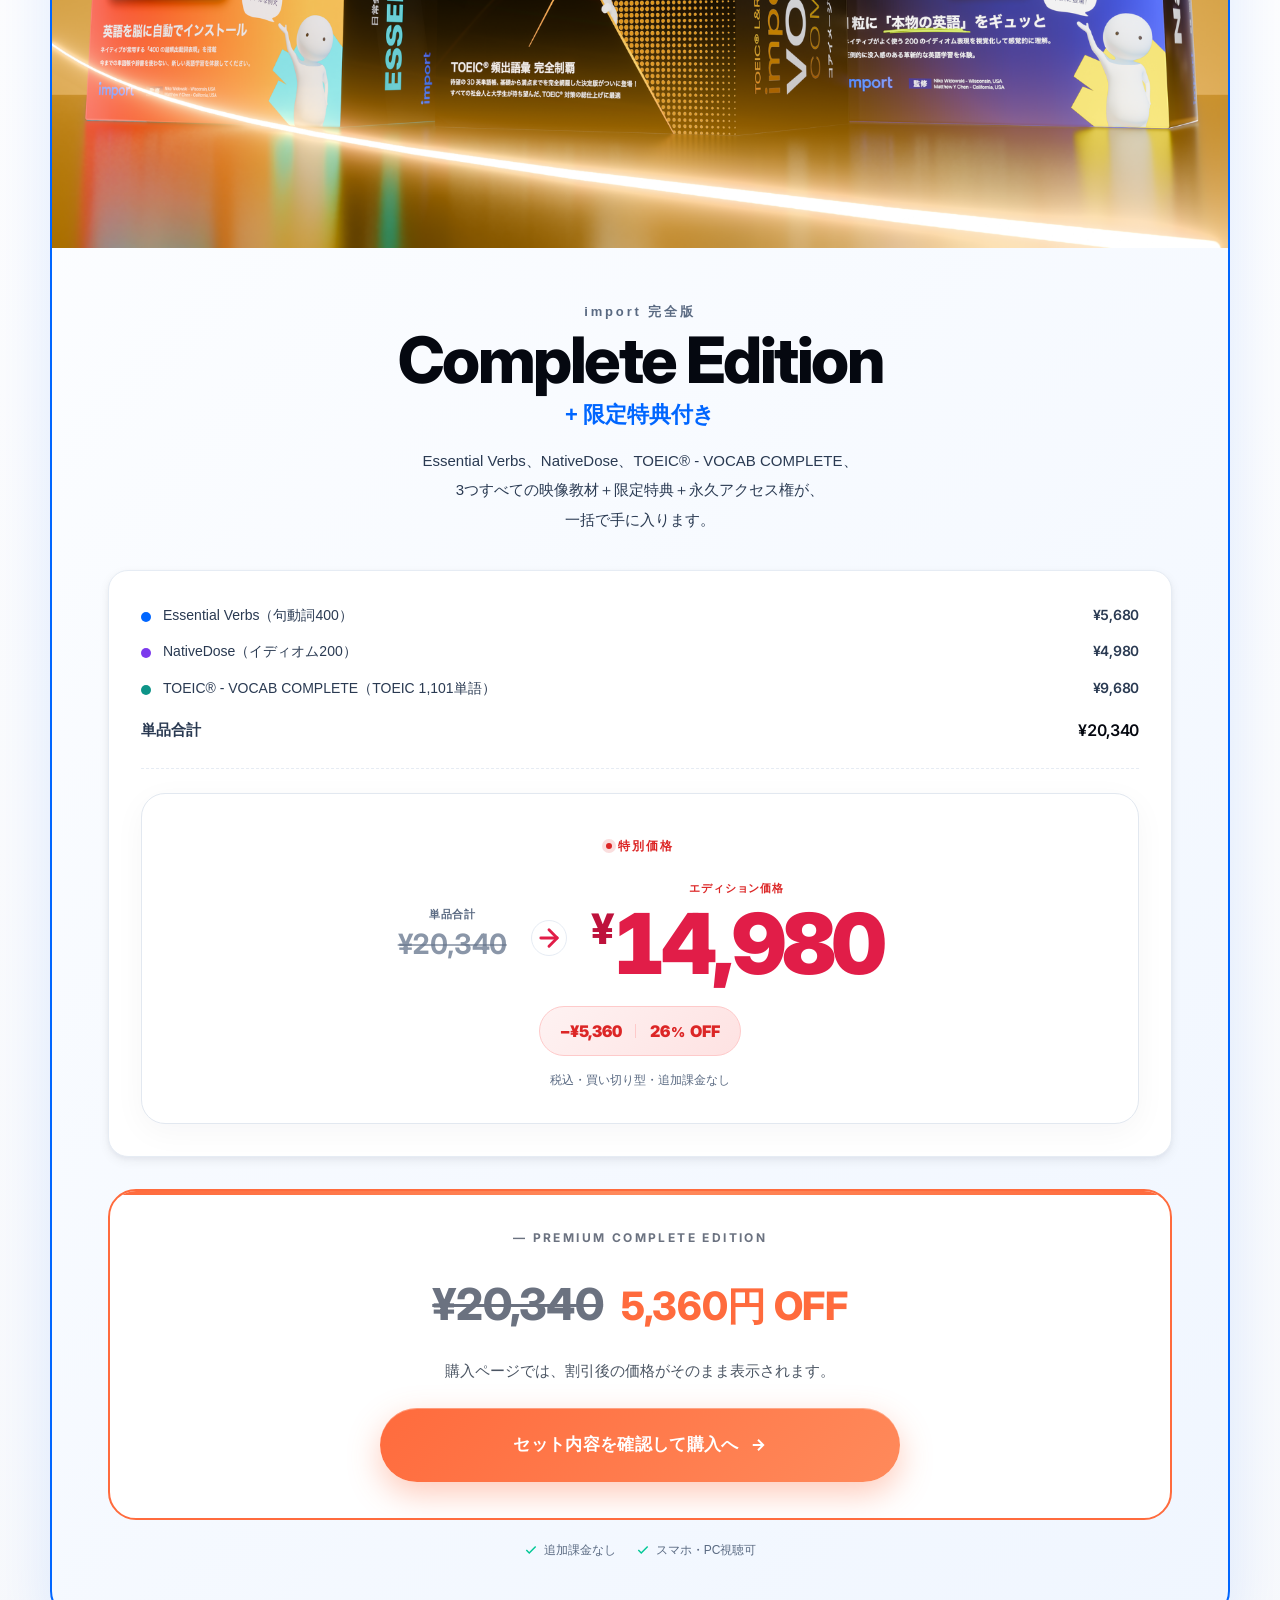
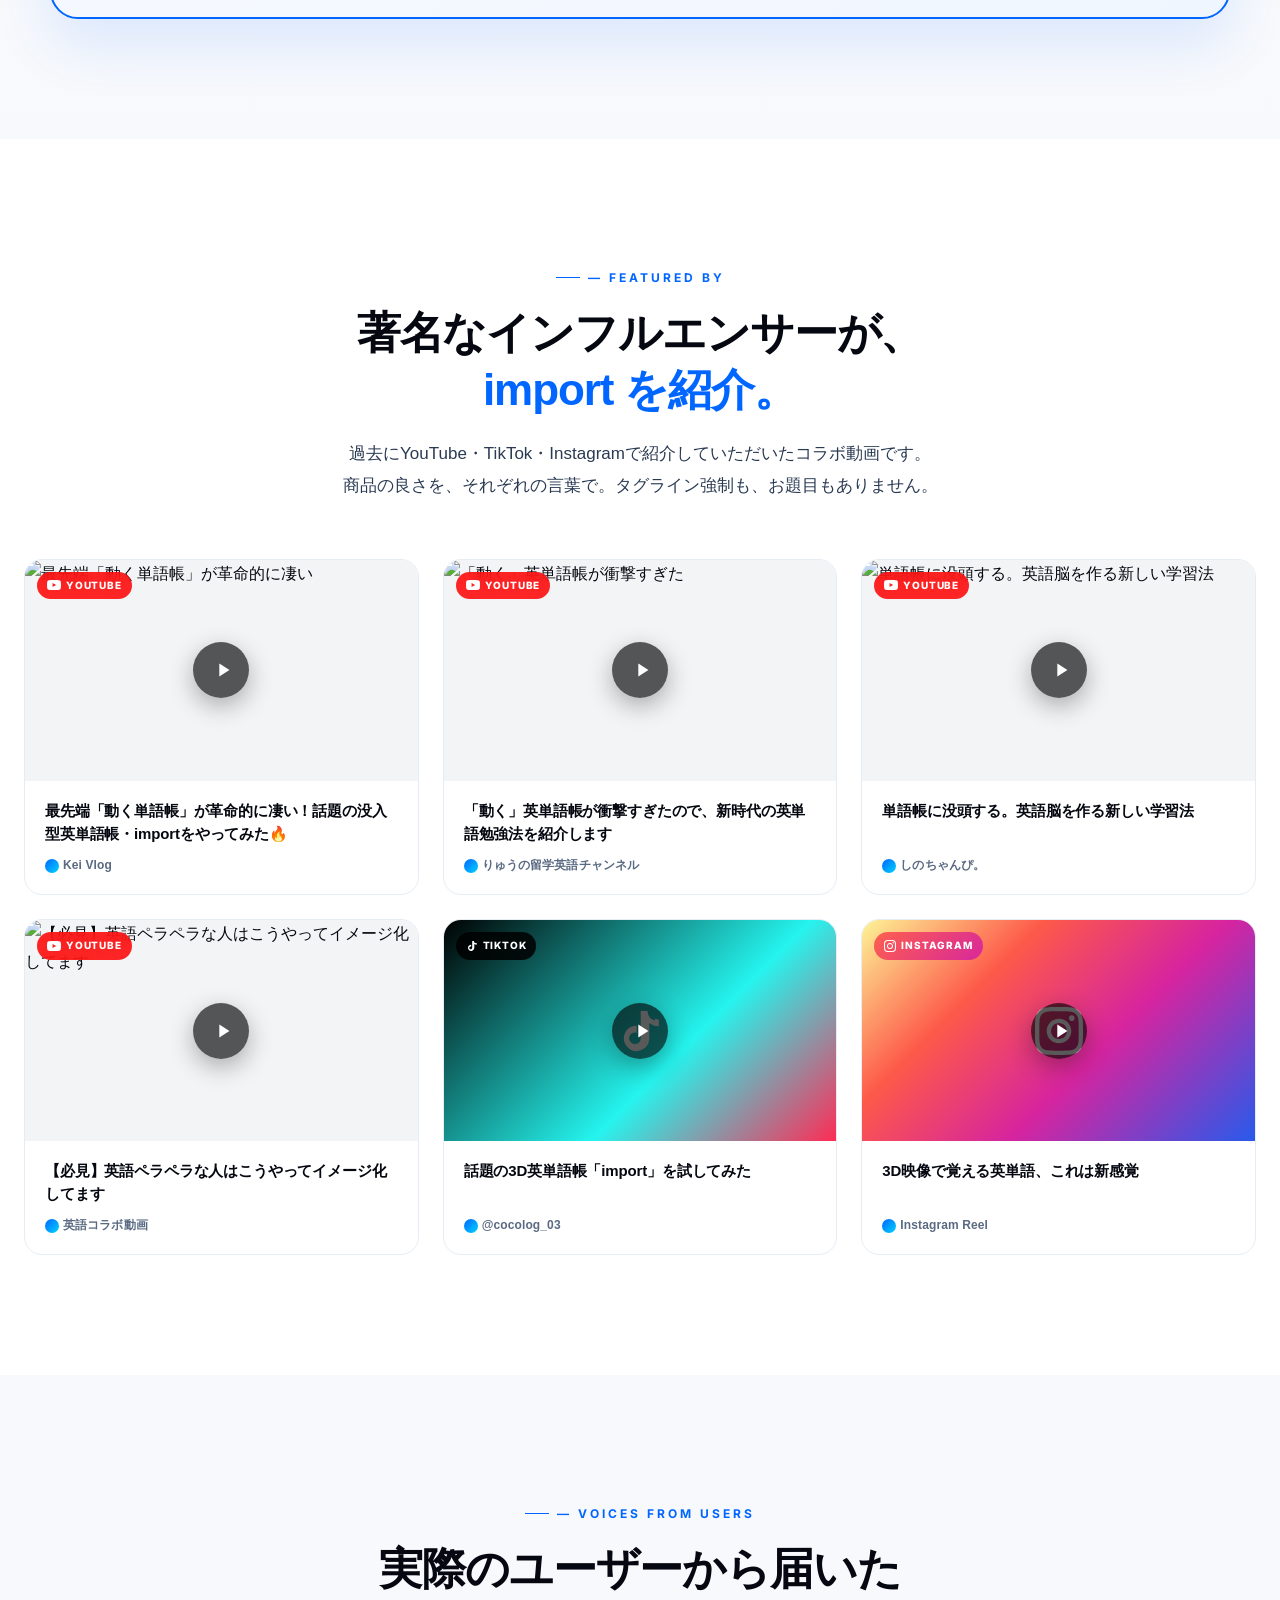
==== commit 86cf5e19: "fix: TOEIC単品価格を9,680円に合わせて割引表示を更新" ====
--- a/index.html
+++ b/index.html
@@ -5554,8 +5554,8 @@
     </a>
     <div class="nav-actions">
       <div class="nav-offer" aria-label="import 完全版の価格案内">
-        <span class="pill"><span class="dot"></span><span><span data-sale-percent>19</span>% OFF</span></span>
-        <span class="nav-offer-copy"><span class="sale-mode-copy-scheduled">import 完全版 セール中</span><span class="sale-mode-copy-discount-only">import 完全版 セール中</span><span class="sale-mode-copy-regular">import 完全版 <span data-sale-regular-price>¥18,340</span></span></span>
+        <span class="pill"><span class="dot"></span><span><span data-sale-percent>27</span>% OFF</span></span>
+        <span class="nav-offer-copy"><span class="sale-mode-copy-scheduled">import 完全版 セール中</span><span class="sale-mode-copy-discount-only">import 完全版 セール中</span><span class="sale-mode-copy-regular">import 完全版 <span data-sale-regular-price>¥20,340</span></span></span>
       </div>
       <a href="https://www.import-language.com/ja/products/import完全版-premium-complete-edition-lp用割引" class="nav-purchase" data-purchase-cta="header_sticky">
         <span class="label-full">import完全版を手に入れる</span>
@@ -6618,7 +6618,7 @@
 
         <div class="pcard-price">
           <span class="label">単品価格</span>
-          <span class="amount"><span class="yen">¥</span>7,680</span>
+          <span class="amount"><span class="yen">¥</span>9,680</span>
         </div>
       </div>
     </article>
@@ -6760,11 +6760,11 @@
               <span>TOEIC® - VOCAB COMPLETE（TOEIC 1,101単語）</span>
             </div>
           </div>
-          <div class="num price">¥7,680</div>
+          <div class="num price">¥9,680</div>
         </div>
         <div class="bundle-row total">
           <div class="item">単品合計</div>
-          <div class="num price">¥18,340</div>
+          <div class="num price">¥20,340</div>
         </div>
       </div>
 
@@ -6776,7 +6776,7 @@
           <div class="offer-compare">
             <div class="compare-from">
               <div class="compare-label">単品合計</div>
-              <div class="num compare-strike" data-sale-regular-price>¥18,340</div>
+              <div class="num compare-strike" data-sale-regular-price>¥20,340</div>
             </div>
             <div class="compare-arrow" aria-hidden="true">
               <svg width="28" height="28" viewBox="0 0 24 24" fill="none" stroke="currentColor" stroke-width="2.5" stroke-linecap="round" stroke-linejoin="round"><line x1="5" y1="12" x2="19" y2="12"/><polyline points="12 5 19 12 12 19"/></svg>
@@ -6789,9 +6789,9 @@
 
           <!-- Savings bar -->
           <div class="offer-savings-bar">
-            <span class="num savings-big" data-sale-savings-minus>−¥3,560</span>
+            <span class="num savings-big" data-sale-savings-minus>−¥5,560</span>
             <span class="savings-bar-divider"></span>
-            <span class="num savings-pct-big"><span data-sale-percent>19</span><span class="pct-sym">%</span> OFF</span>
+            <span class="num savings-pct-big"><span data-sale-percent>27</span><span class="pct-sym">%</span> OFF</span>
           </div>
 
           <div class="offer-tax">税込・買い切り型・追加課金なし</div>
@@ -6824,8 +6824,8 @@
     <div class="anchor-card">
       <div class="anchor-eyebrow">— PREMIUM COMPLETE EDITION</div>
       <div class="anchor-headline">
-        <span class="anchor-strike" data-sale-regular-price>¥18,340</span>
-        <span class="anchor-pct"><strong><span data-sale-savings-yen>3,560円</span> OFF</strong></span>
+        <span class="anchor-strike" data-sale-regular-price>¥20,340</span>
+        <span class="anchor-pct"><strong><span data-sale-savings-yen>5,560円</span> OFF</strong></span>
       </div>
       <p class="anchor-desc">
         購入ページでは、割引後の価格がそのまま表示されます。
@@ -7169,16 +7169,16 @@
       <div class="bundle-pill"><span class="sale-mode-copy-scheduled" data-sale-deadline-long>11/16（月）午前9:00まで</span><span class="sale-mode-copy-discount-only">SPECIAL OFFER</span><span class="sale-mode-copy-regular">3 PRODUCTS EDITION</span></div>
       <div class="savings-tag">
         <span class="flash">⚡</span>
-        <span class="amt" data-sale-savings-price>¥3,560</span>
+        <span class="amt" data-sale-savings-price>¥5,560</span>
         <span class="off-text">OFF</span>
       </div>
       <div class="price-row">
         <div class="prices">
-          <div class="price-strike">単品合計 <span data-sale-regular-price>¥18,340</span></div>
+          <div class="price-strike">単品合計 <span data-sale-regular-price>¥20,340</span></div>
           <div class="price-main"><span class="yen">¥</span><span data-sale-price-plain>14,780</span></div>
         </div>
         <div class="off-badge">
-          <span class="num" data-sale-percent>19</span>
+          <span class="num" data-sale-percent>27</span>
           <span class="pct">%</span>
           <span class="off">OFF</span>
         </div>
@@ -7235,12 +7235,12 @@
   <div class="sticky-cta-panel">
     <div class="sticky-offer">
       <div class="sticky-eyebrow"><span class="sale-mode-copy-scheduled">特別価格</span><span class="sale-mode-copy-discount-only">セット特別価格</span><span class="sale-mode-copy-regular">通常販売</span></div>
-      <div class="sticky-discount"><span class="num" data-sale-savings-price>¥3,560</span><small>OFF</small></div>
-      <div class="sticky-offer-note desktop-only">単品合計 <span data-sale-regular-price>¥18,340</span> → 特別価格 <span data-sale-price>¥14,780</span></div>
+      <div class="sticky-discount"><span class="num" data-sale-savings-price>¥5,560</span><small>OFF</small></div>
+      <div class="sticky-offer-note desktop-only">単品合計 <span data-sale-regular-price>¥20,340</span> → 特別価格 <span data-sale-price>¥14,780</span></div>
     </div>
     <div class="sticky-count-wrap">
-      <div class="sticky-mobile-savings mobile-only"><strong data-sale-savings-yen>3,560円</strong><span>OFF</span></div>
-      <div class="sticky-count-label"><span class="desktop-only"><strong data-sale-savings-yen>3,560円</strong>OFF！ <span>この価格の終了まで</span></span><span class="mobile-only" data-sale-mobile-countdown-label>11/16 午前9:00まで</span></div>
+      <div class="sticky-mobile-savings mobile-only"><strong data-sale-savings-yen>5,560円</strong><span>OFF</span></div>
+      <div class="sticky-count-label"><span class="desktop-only"><strong data-sale-savings-yen>5,560円</strong>OFF！ <span>この価格の終了まで</span></span><span class="mobile-only" data-sale-mobile-countdown-label>11/16 午前9:00まで</span></div>
       <div class="sticky-countdown" role="timer" aria-label="特別価格終了までの残り時間" data-sale-countdown-aria>
         <div class="sticky-time"><strong id="sticky-cd-days">--</strong><span>日</span></div>
         <div class="sticky-time"><strong id="sticky-cd-hours">--</strong><span>時間</span></div>
@@ -7256,19 +7256,19 @@
 <script>
 window.IMPORT_SALE_CONFIG = {
   mode: 'scheduled',
-  regularPrice: 18340,
+  regularPrice: 20340,
   // Keep phase names and future prices internal; the LP must not expose week numbers or upcoming prices.
   staticOffer: {
     salePrice: 14980,
-    savings: 3360,
-    percent: 18,
+    savings: 5360,
+    percent: 26,
     phase: 'after-ladder'
   },
   periods: [
     {
       salePrice: 10080,
-      savings: 8260,
-      percent: 45,
+      savings: 10260,
+      percent: 50,
       phase: 'week-1',
       startAt: '2026-08-17T09:00:00+09:00',
       endAt: '2026-08-24T09:00:00+09:00',
@@ -7279,8 +7279,8 @@
     },
     {
       salePrice: 10230,
-      savings: 8110,
-      percent: 44,
+      savings: 10110,
+      percent: 49,
       phase: 'week-2',
       startAt: '2026-08-24T09:00:00+09:00',
       endAt: '2026-08-31T09:00:00+09:00',
@@ -7291,8 +7291,8 @@
     },
     {
       salePrice: 10380,
-      savings: 7960,
-      percent: 43,
+      savings: 9960,
+      percent: 48,
       phase: 'week-3',
       startAt: '2026-08-31T09:00:00+09:00',
       endAt: '2026-09-07T09:00:00+09:00',
@@ -7303,8 +7303,8 @@
     },
     {
       salePrice: 10530,
-      savings: 7810,
-      percent: 42,
+      savings: 9810,
+      percent: 48,
       phase: 'week-4',
       startAt: '2026-09-07T09:00:00+09:00',
       endAt: '2026-09-14T09:00:00+09:00',
@@ -7315,8 +7315,8 @@
     },
     {
       salePrice: 10665,
-      savings: 7675,
-      percent: 41,
+      savings: 9675,
+      percent: 47,
       phase: 'week-5',
       startAt: '2026-09-14T09:00:00+09:00',
       endAt: '2026-09-21T09:00:00+09:00',
@@ -7327,8 +7327,8 @@
     },
     {
       salePrice: 10765,
-      savings: 7575,
-      percent: 41,
+      savings: 9575,
+      percent: 47,
       phase: 'september-offer',
       startAt: '2026-09-21T09:00:00+09:00',
       endAt: '2026-09-24T09:00:00+09:00',
@@ -7339,8 +7339,8 @@
     },
     {
       salePrice: 10965,
-      savings: 7375,
-      percent: 40,
+      savings: 9375,
+      percent: 46,
       phase: 'autumn-09-24',
       startAt: '2026-09-24T09:00:00+09:00',
       endAt: '2026-10-05T09:00:00+09:00',
@@ -7351,8 +7351,8 @@
     },
     {
       salePrice: 11099,
-      savings: 7241,
-      percent: 39,
+      savings: 9241,
+      percent: 45,
       phase: 'autumn-10-05',
       startAt: '2026-10-05T09:00:00+09:00',
       endAt: '2026-10-12T09:00:00+09:00',
@@ -7363,8 +7363,8 @@
     },
     {
       salePrice: 11199,
-      savings: 7141,
-      percent: 38,
+      savings: 9141,
+      percent: 44,
       phase: 'autumn-10-12',
       startAt: '2026-10-12T09:00:00+09:00',
       endAt: '2026-10-19T09:00:00+09:00',
@@ -7375,8 +7375,8 @@
     },
     {
       salePrice: 11399,
-      savings: 6941,
-      percent: 37,
+      savings: 8941,
+      percent: 43,
       phase: 'autumn-10-19',
       startAt: '2026-10-19T09:00:00+09:00',
       endAt: '2026-10-26T09:00:00+09:00',
@@ -7387,8 +7387,8 @@
     },
     {
       salePrice: 11499,
-      savings: 6841,
-      percent: 37,
+      savings: 8841,
+      percent: 43,
       phase: 'autumn-10-26',
       startAt: '2026-10-26T09:00:00+09:00',
       endAt: '2026-11-02T09:00:00+09:00',
@@ -7399,8 +7399,8 @@
     },
     {
       salePrice: 11699,
-      savings: 6641,
-      percent: 36,
+      savings: 8641,
+      percent: 42,
       phase: 'autumn-11-02',
       startAt: '2026-11-02T09:00:00+09:00',
       endAt: '2026-11-04T09:00:00+09:00',
@@ -7411,8 +7411,8 @@
     },
     {
       salePrice: 11899,
-      savings: 6441,
-      percent: 35,
+      savings: 8441,
+      percent: 41,
       phase: 'autumn-11-04',
       startAt: '2026-11-04T09:00:00+09:00',
       endAt: '2026-11-09T09:00:00+09:00',
@@ -7423,8 +7423,8 @@
     },
     {
       salePrice: 14780,
-      savings: 3560,
-      percent: 19,
+      savings: 5560,
+      percent: 27,
       phase: 'autumn-11-09',
       startAt: '2026-11-09T09:00:00+09:00',
       endAt: '2026-11-16T09:00:00+09:00',
@@ -7435,8 +7435,8 @@
     },
     {
       salePrice: 14980,
-      savings: 3360,
-      percent: 18,
+      savings: 5360,
+      percent: 26,
       phase: 'autumn-11-16',
       startAt: '2026-11-16T09:00:00+09:00',
       endAt: '2026-11-23T09:00:00+09:00',
@@ -7592,7 +7592,7 @@
   const product = {
     id: '45097168175283',
     name: 'import完全版 - PREMIUM COMPLETE EDITION',
-    price: 18340,
+    price: 20340,
     currency: 'JPY'
   };
   const storedAttributionKeys = [
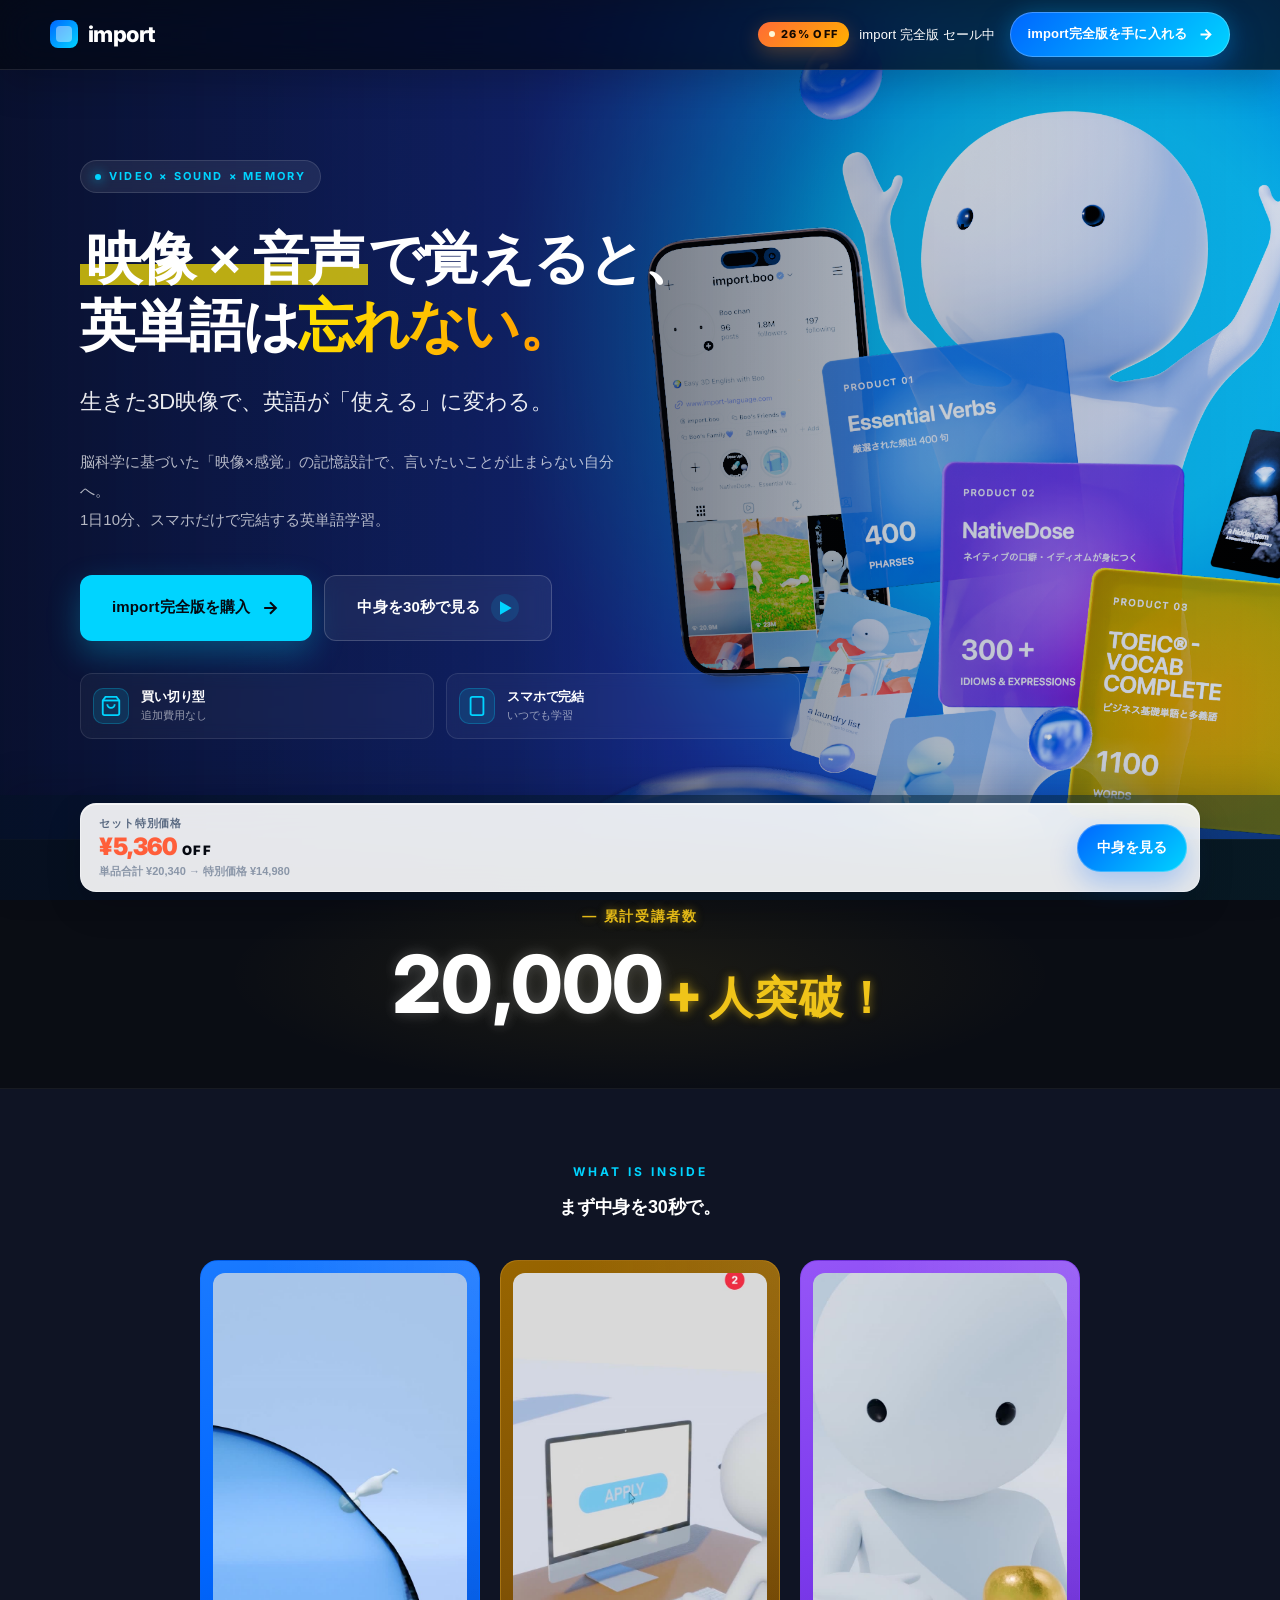
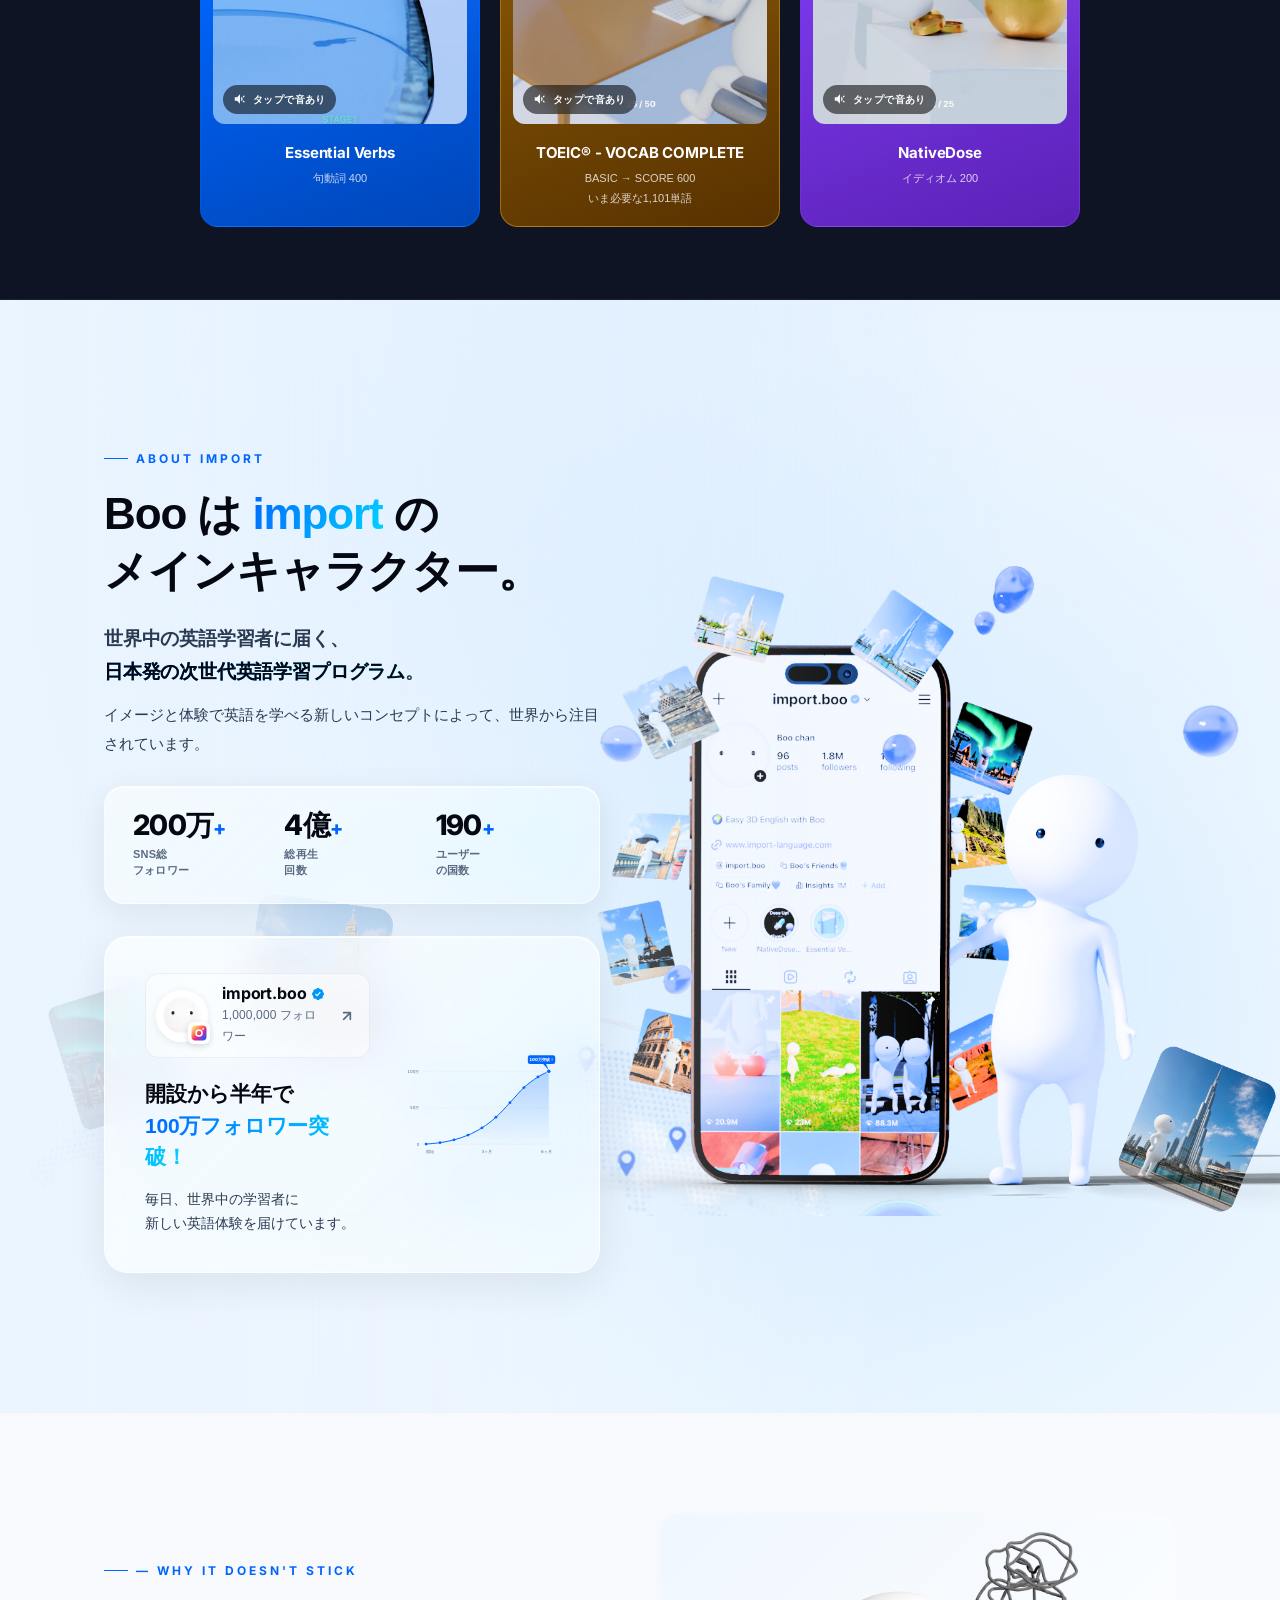
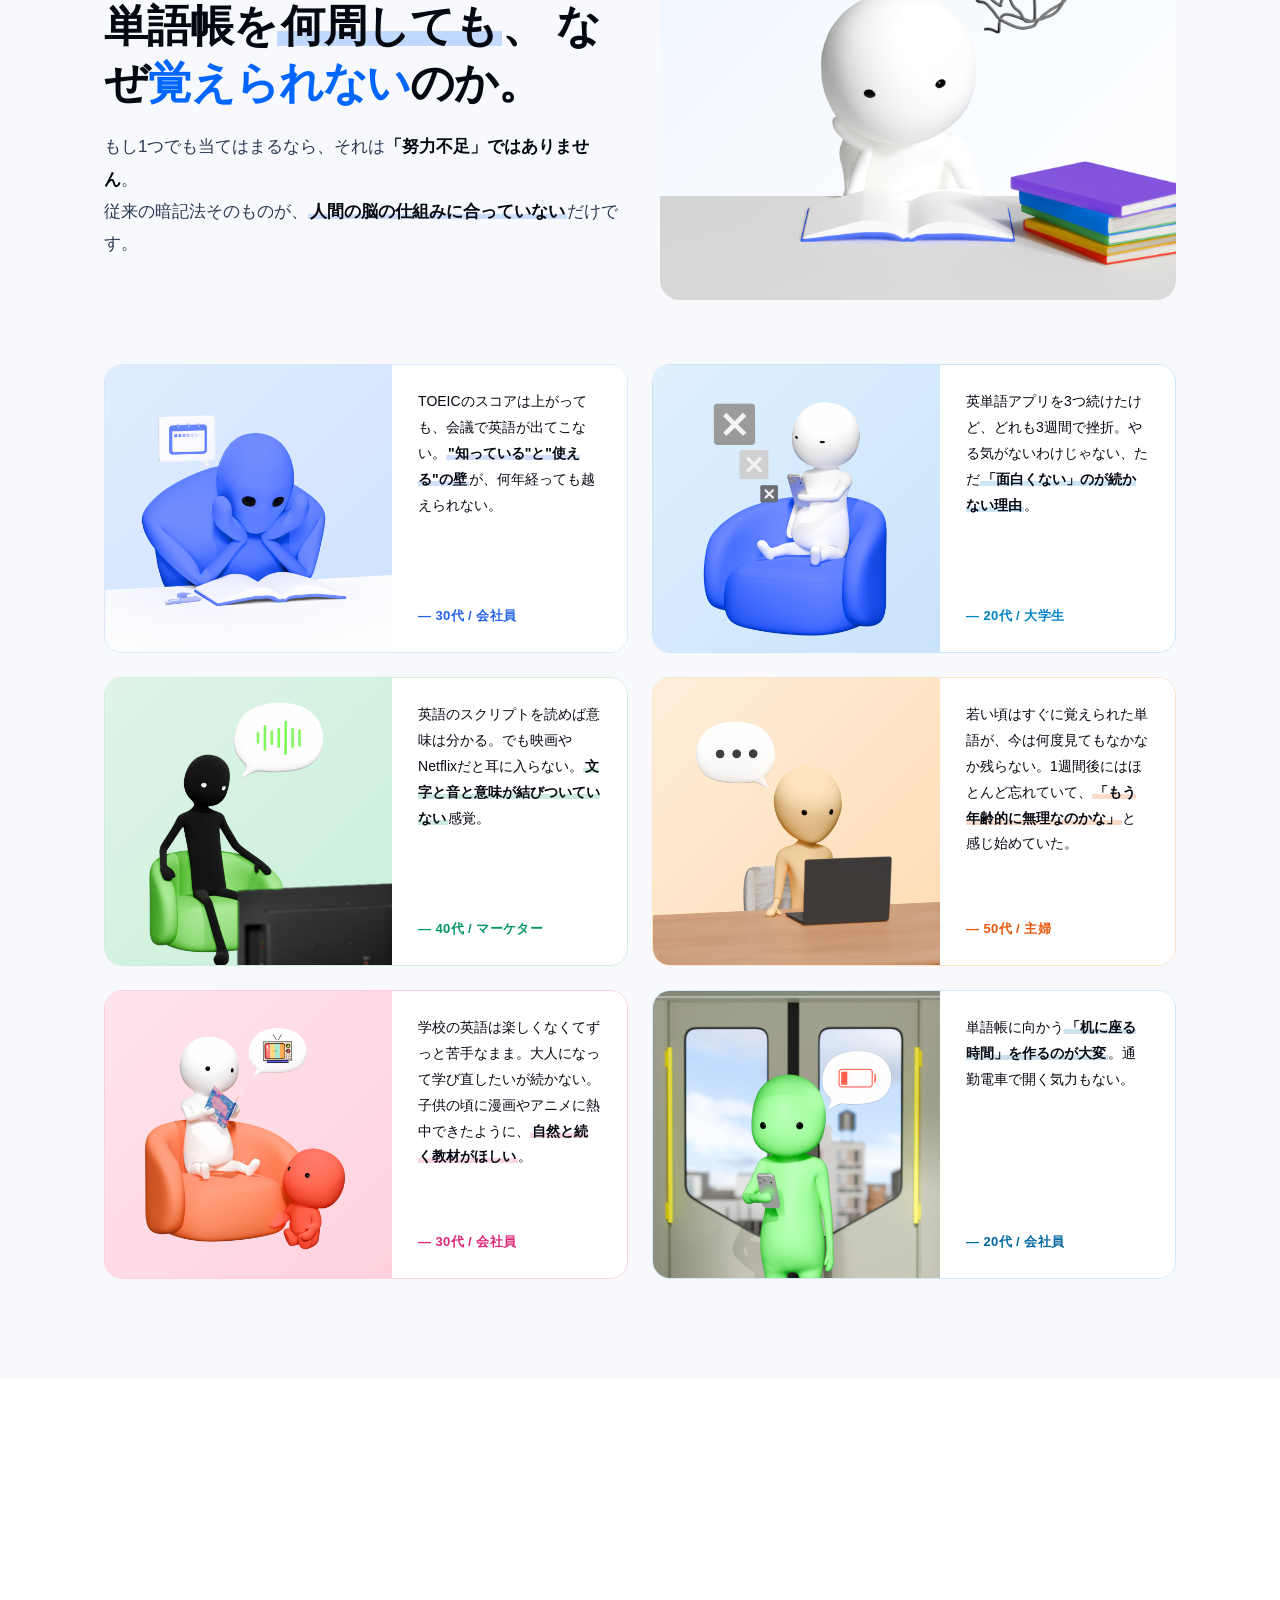
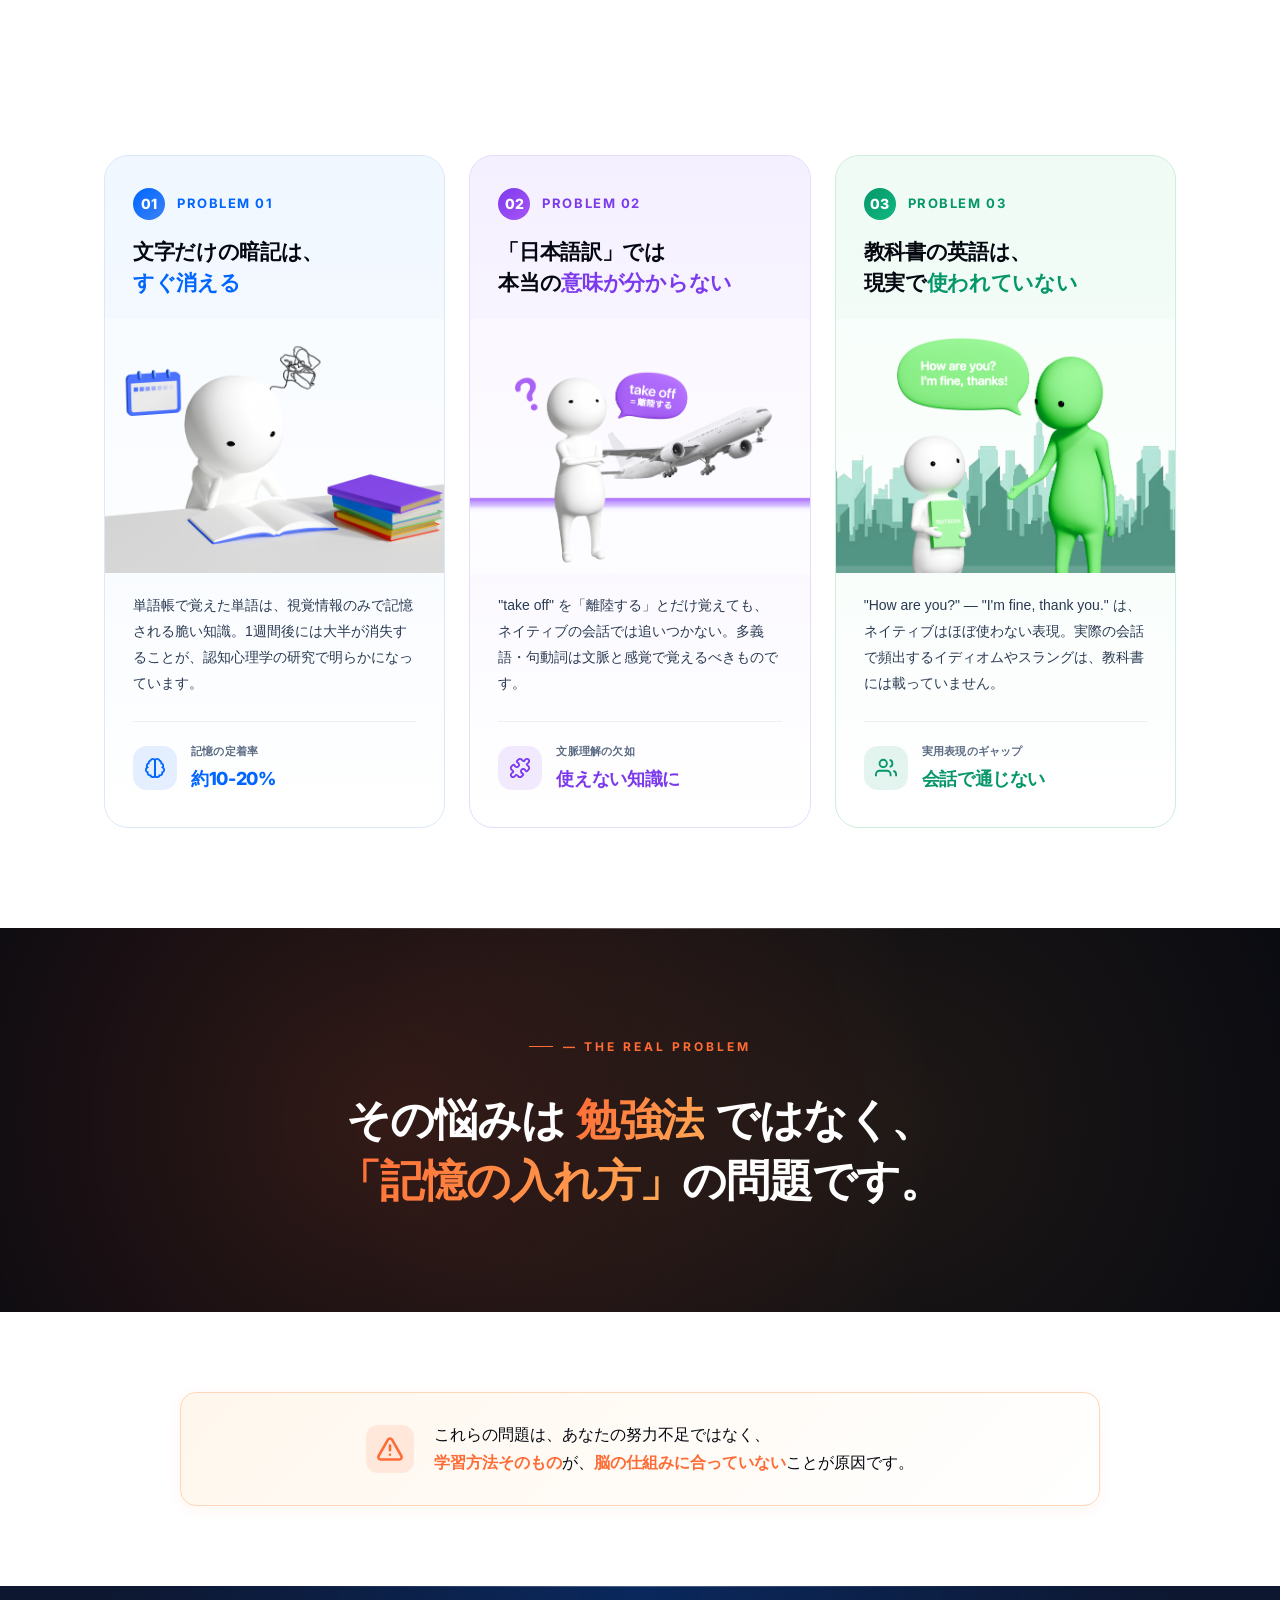
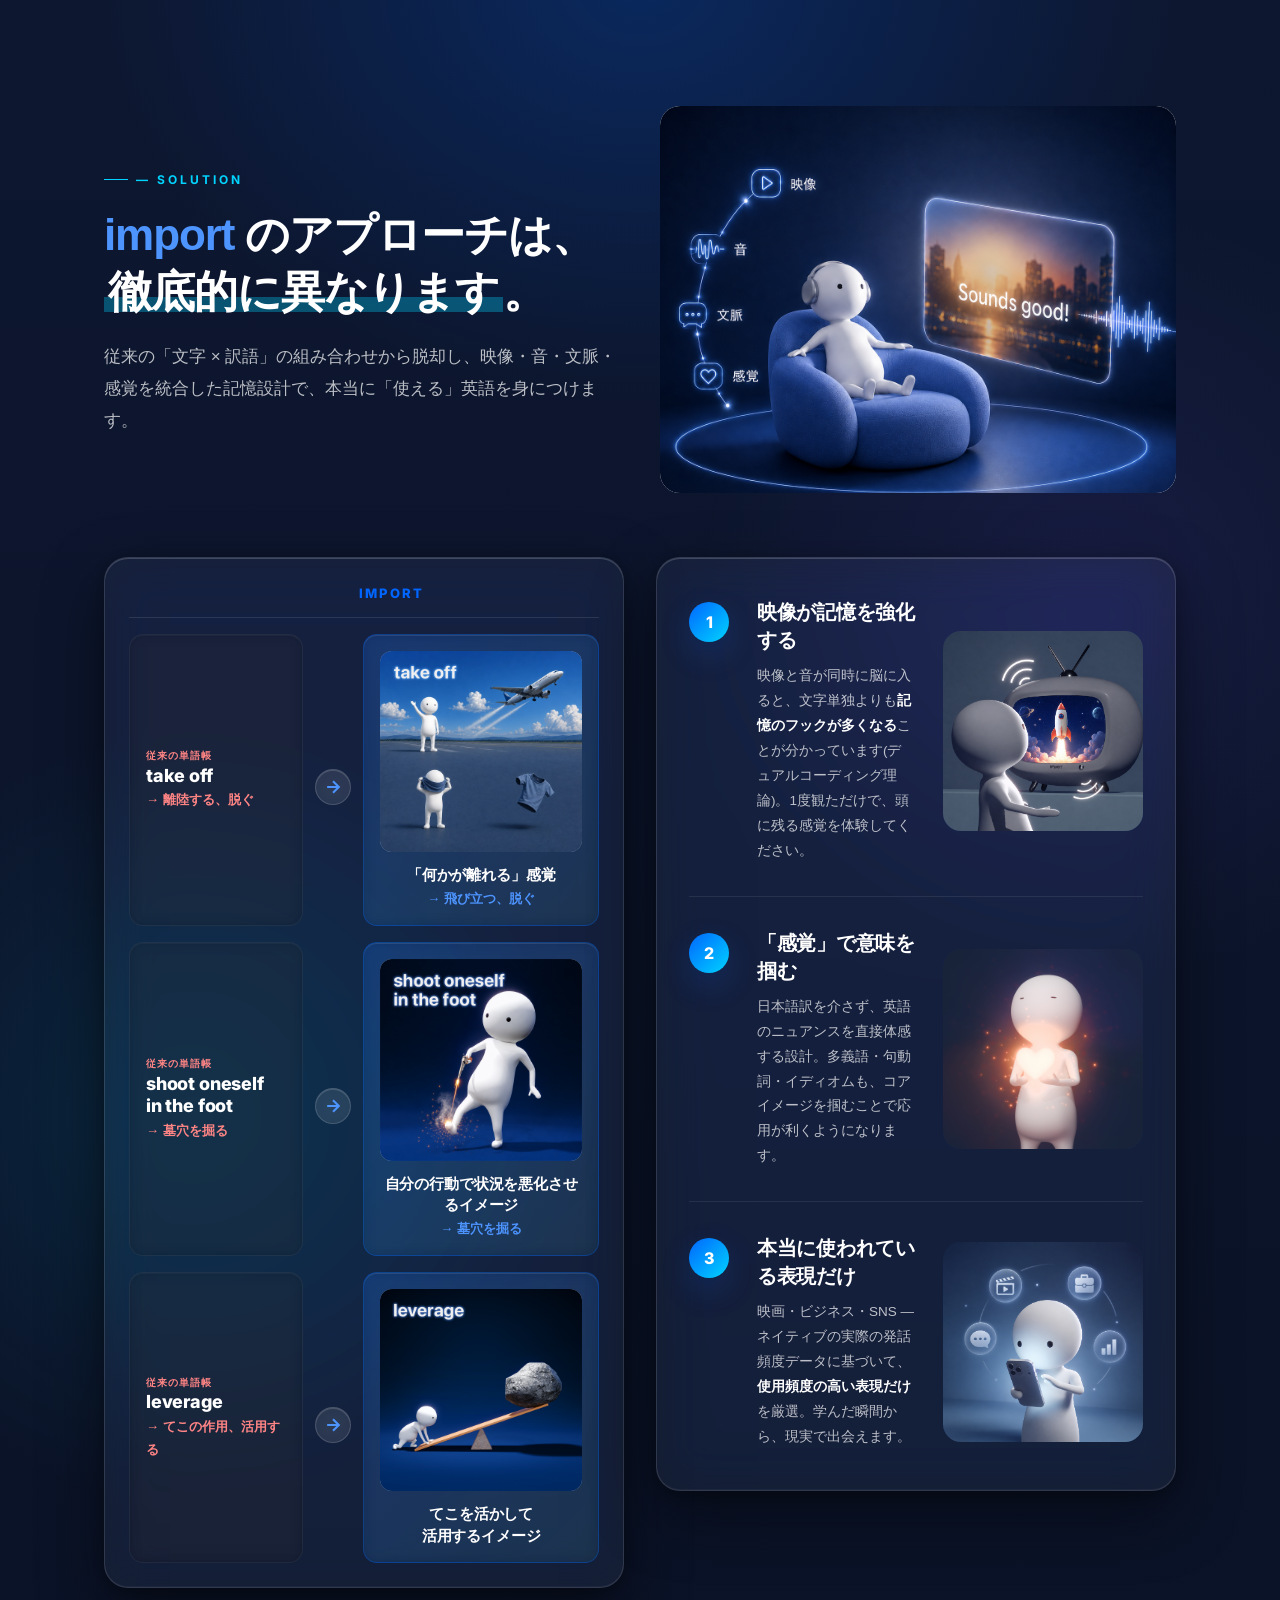
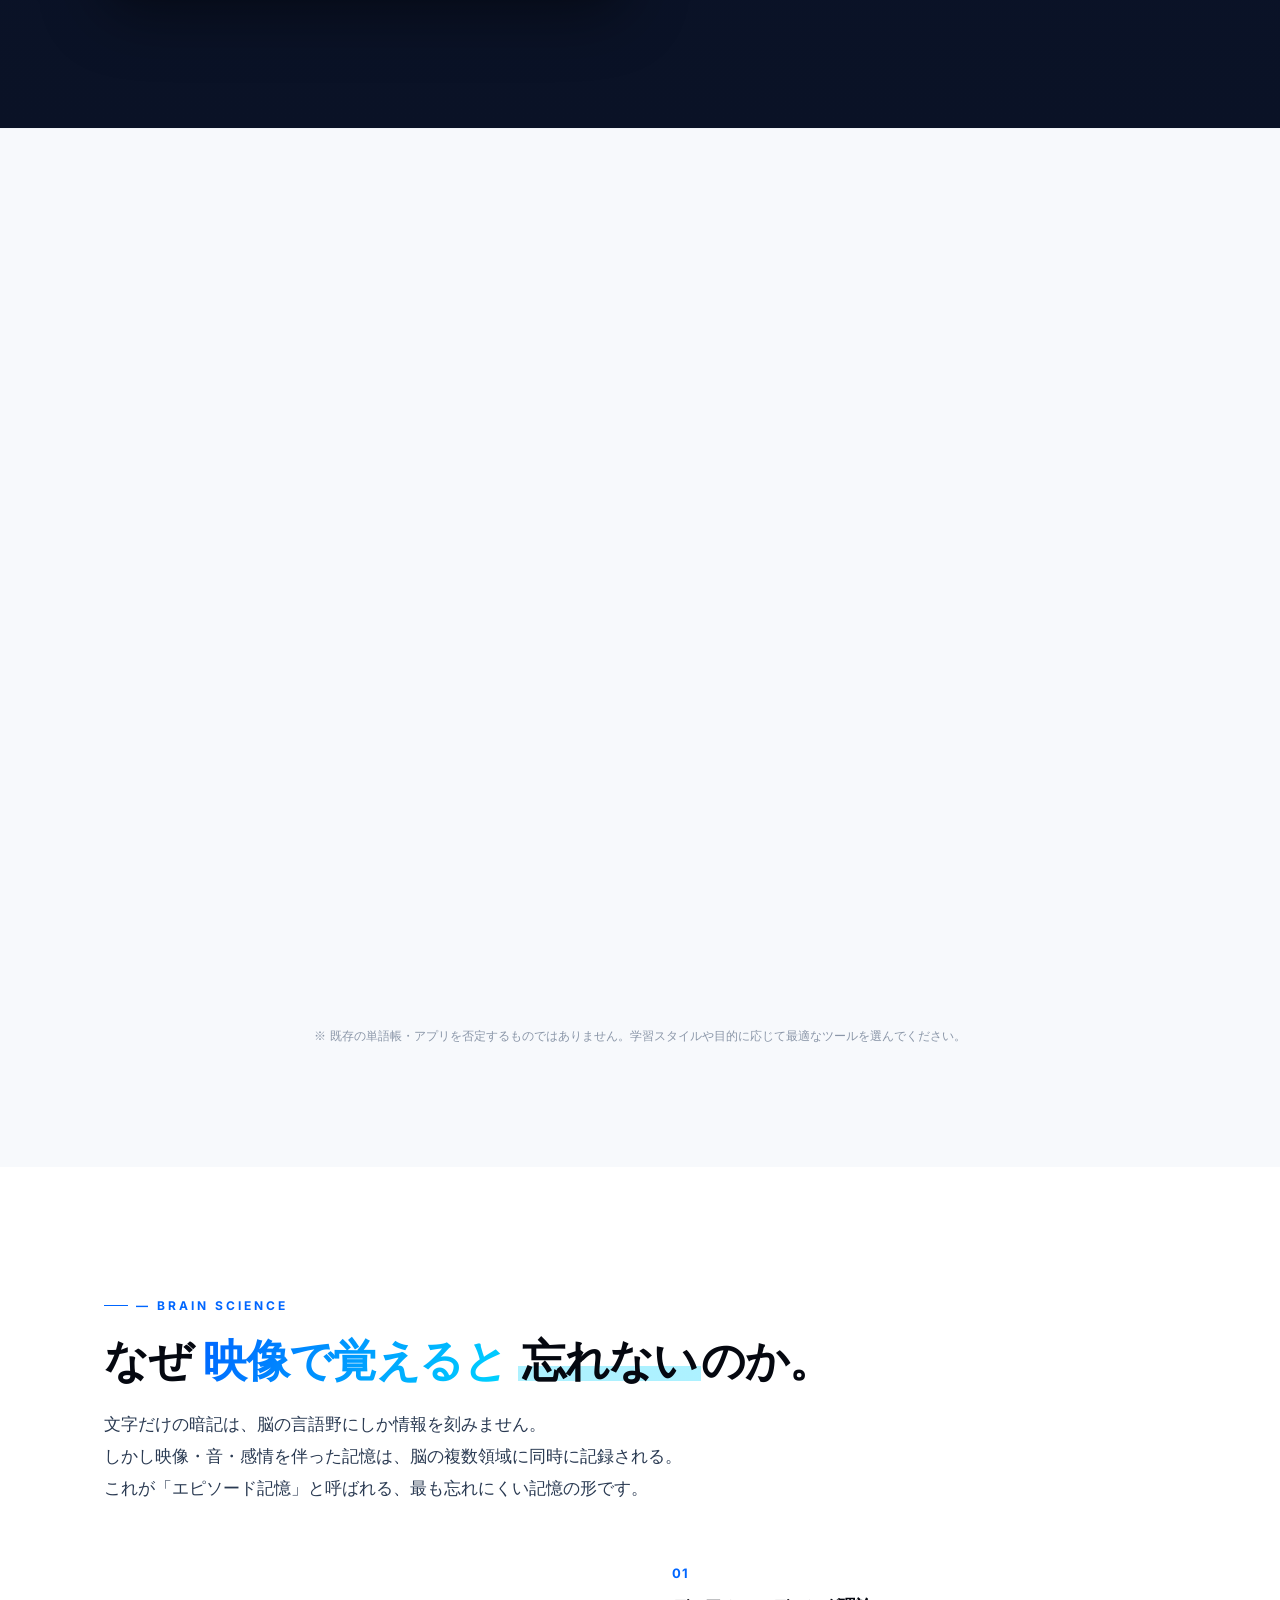
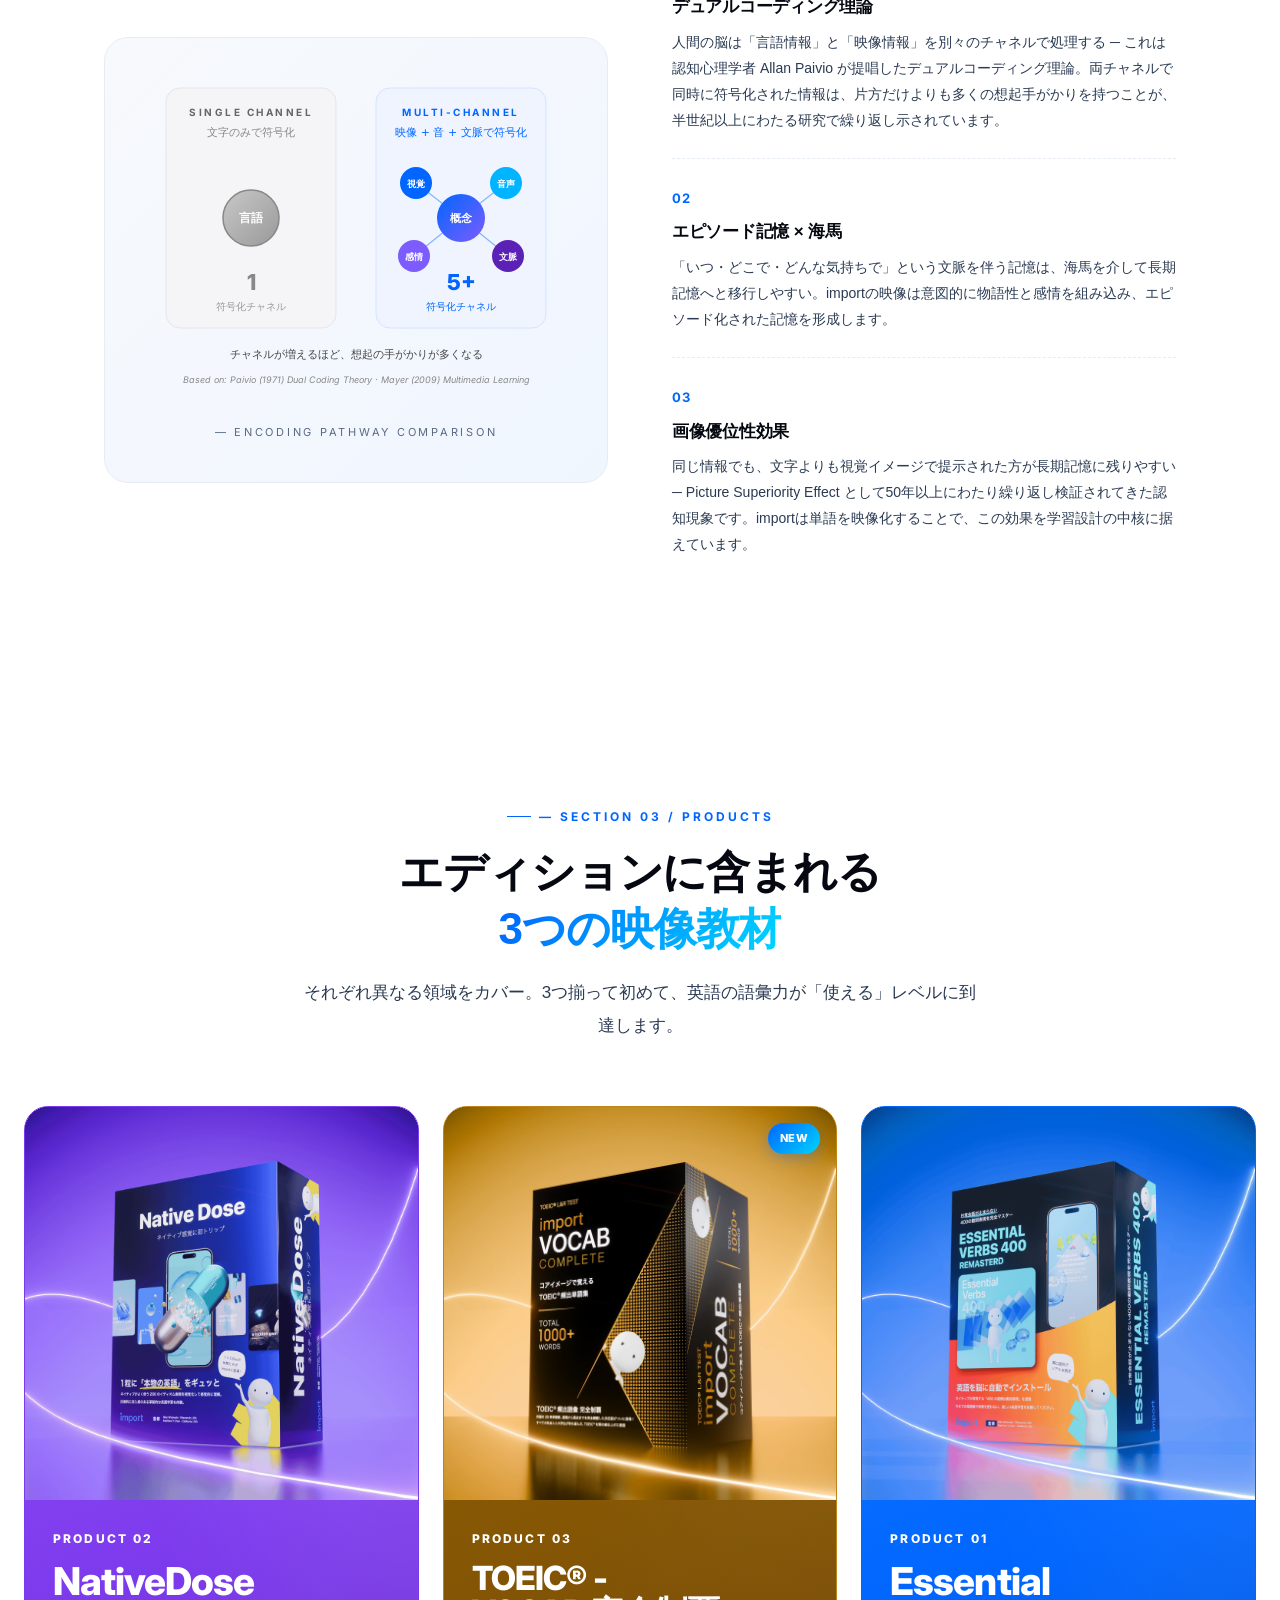
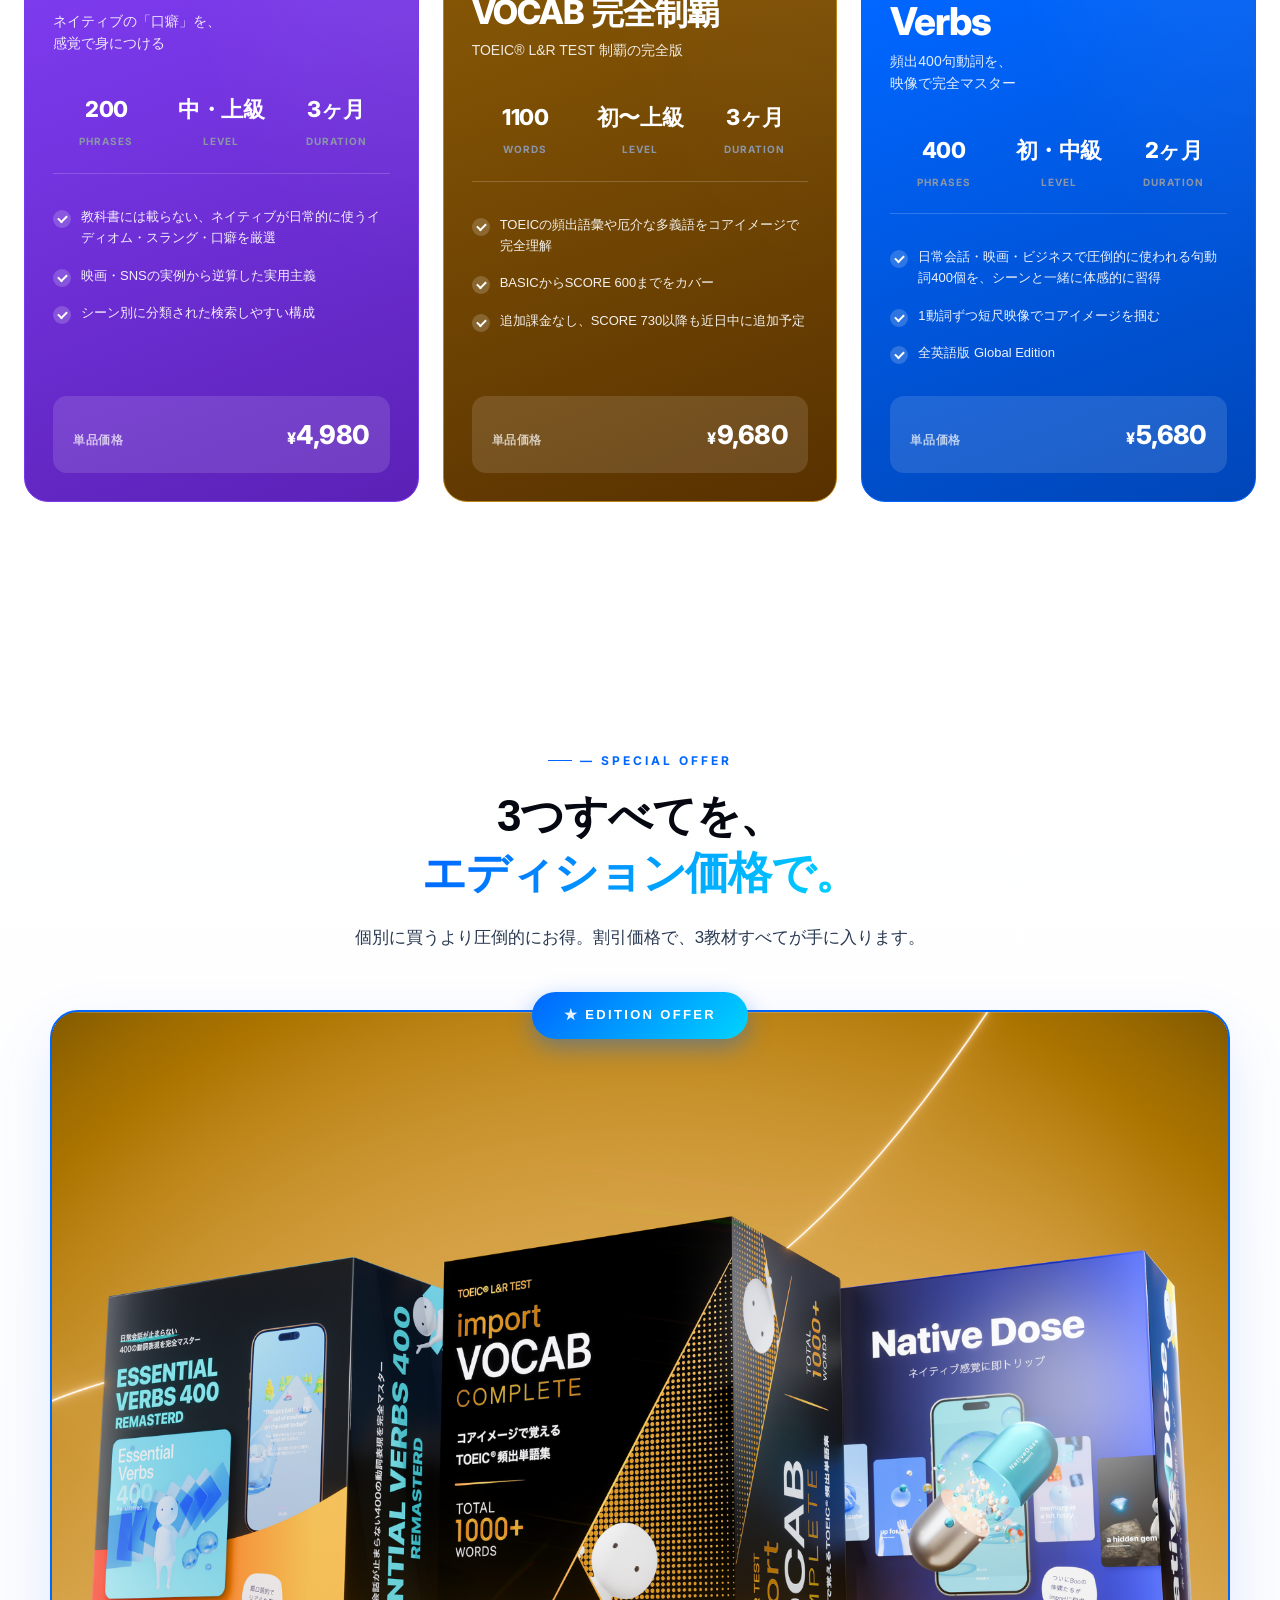
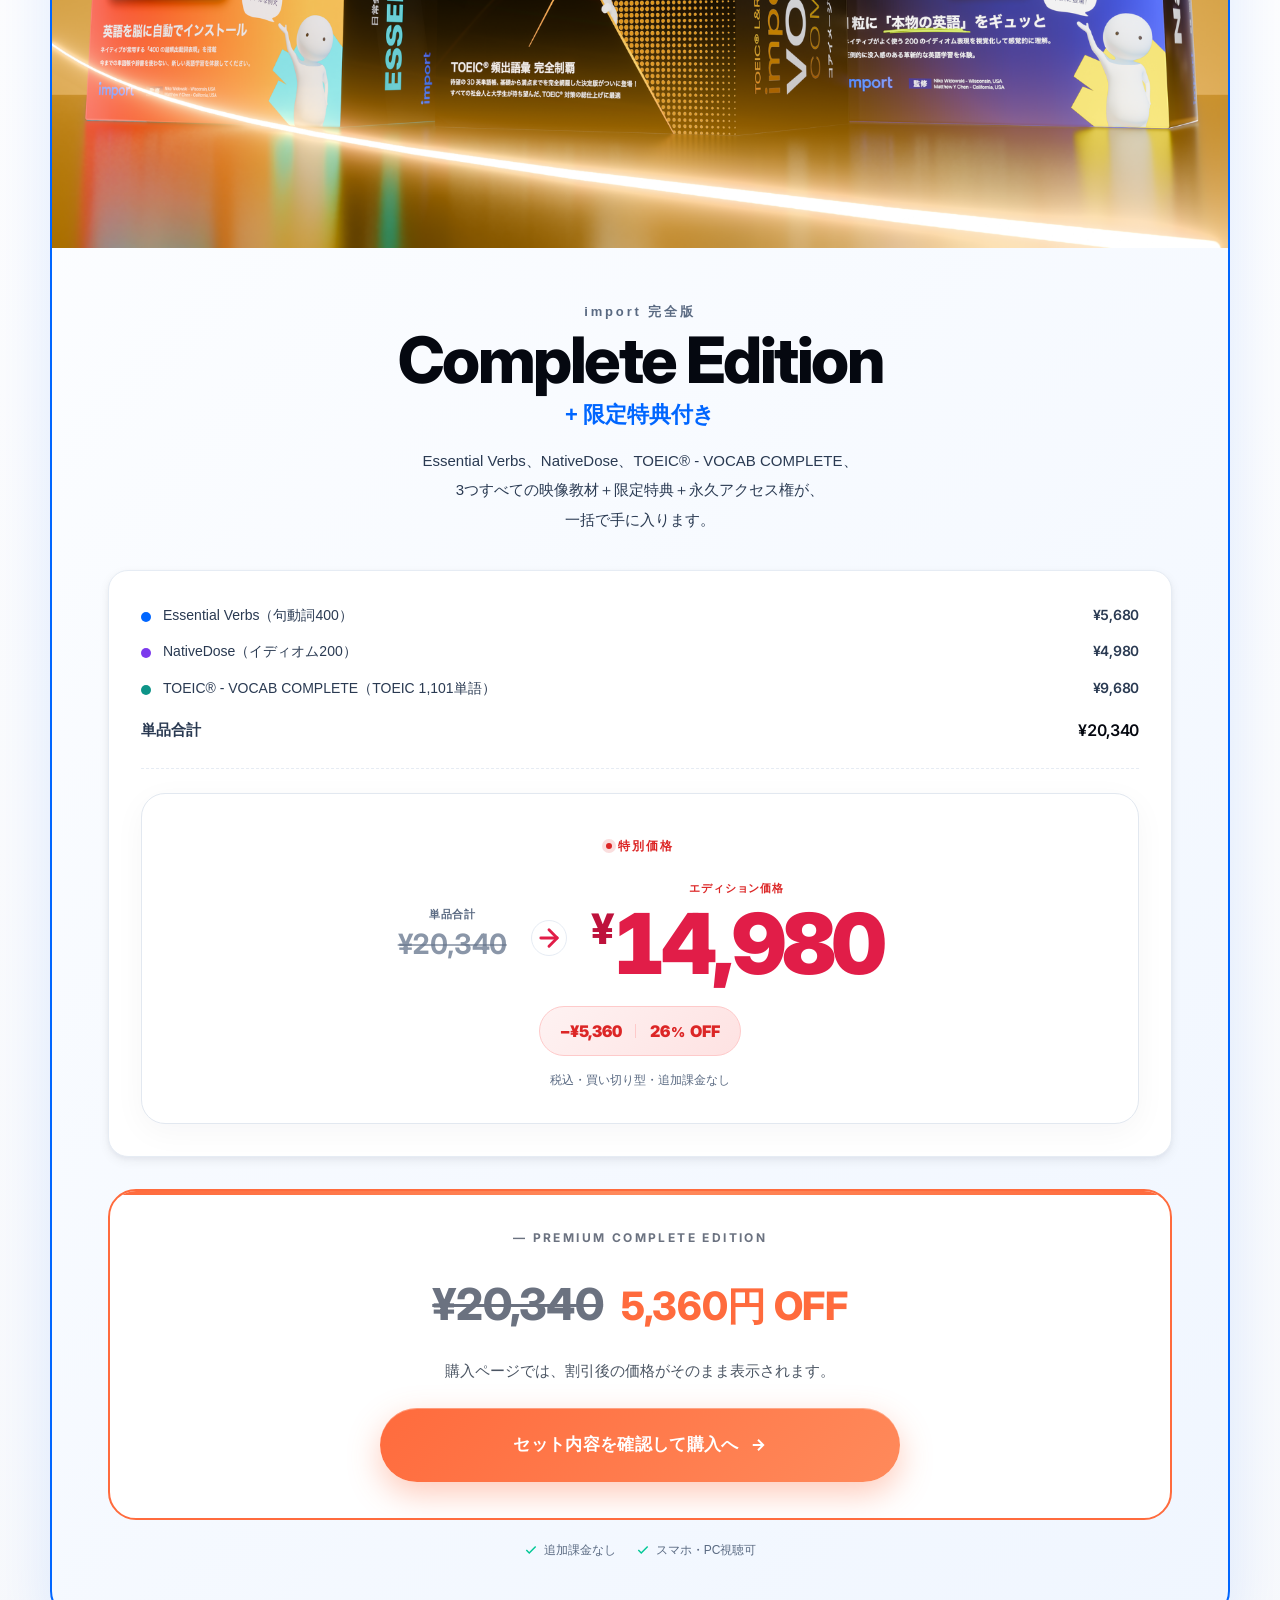
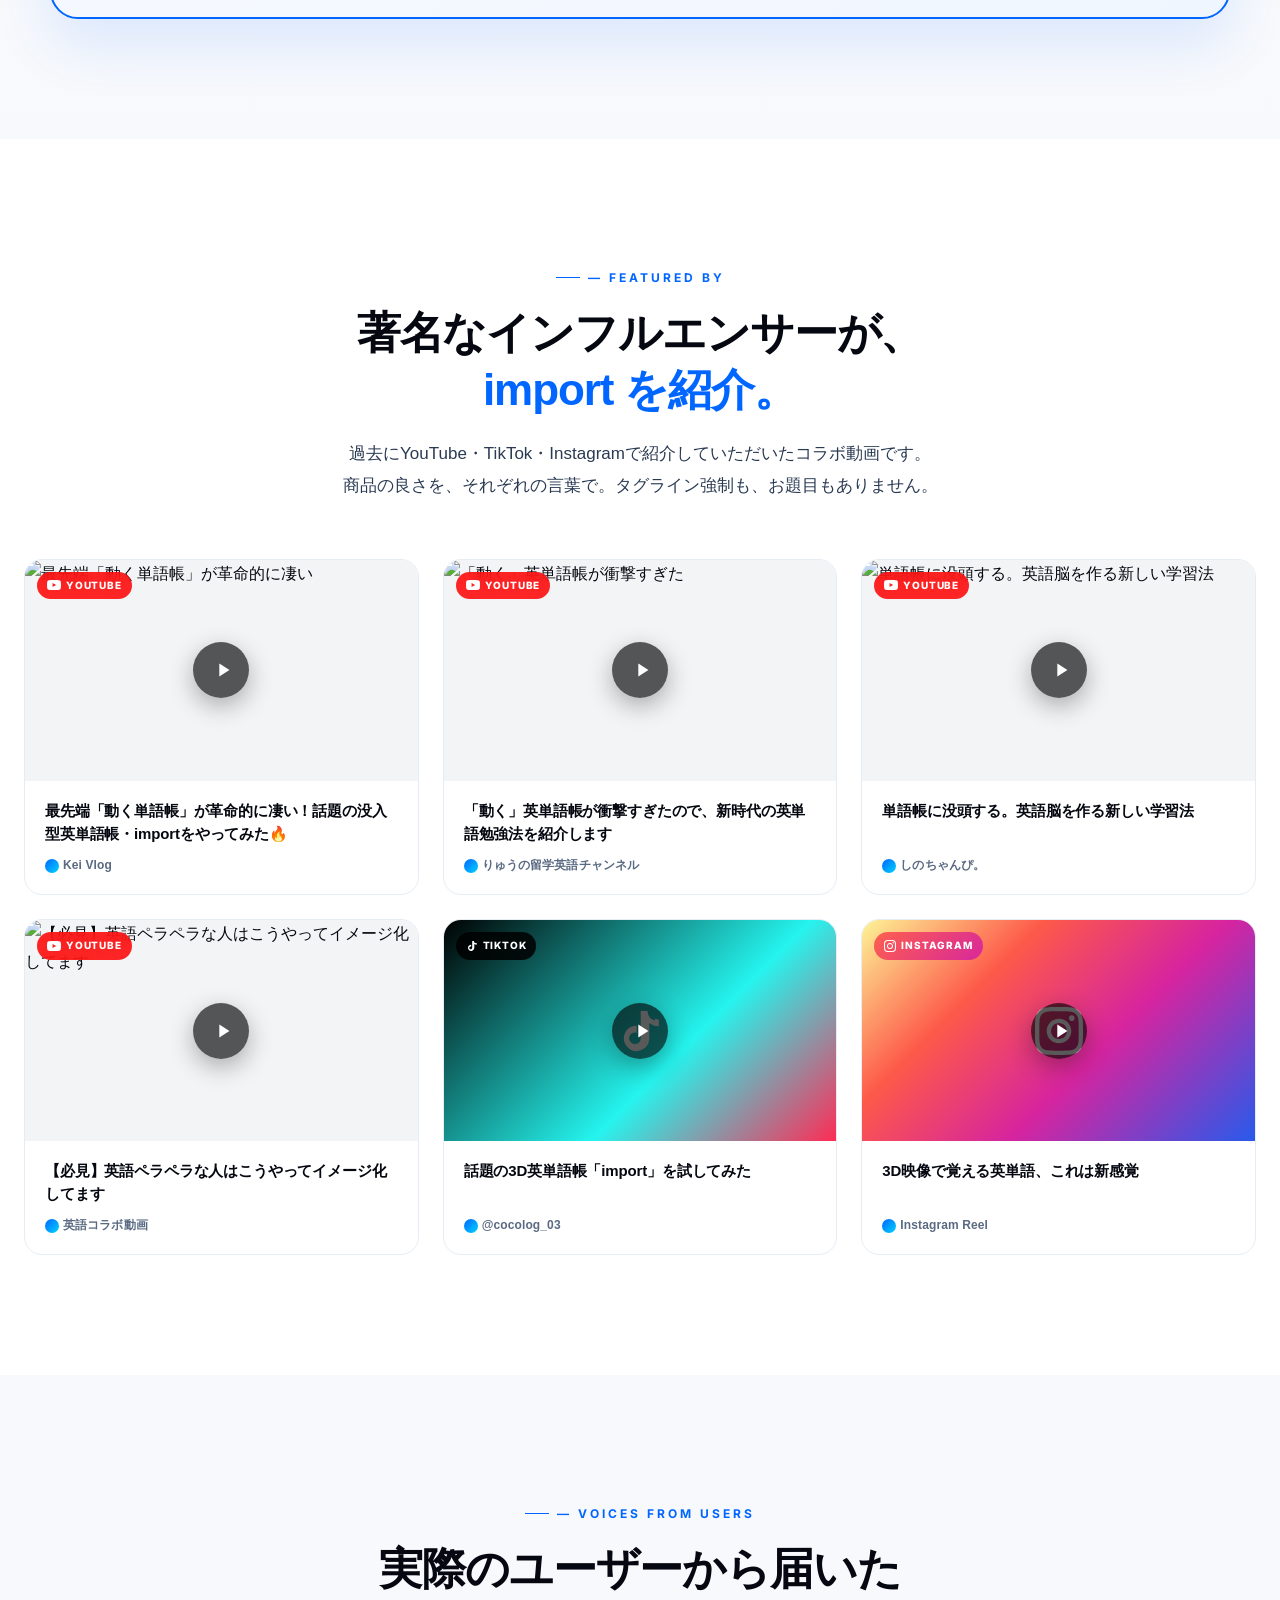
==== commit c0070ea4: "feat: LPにSmartNewsのPageView計測を追加" ====
--- a/index.html
+++ b/index.html
@@ -3,6 +3,31 @@
 <head>
 <meta charset="UTF-8" />
 <meta name="viewport" content="width=device-width, initial-scale=1.0" />
+<!-- SmartNews Ads: LP PageView only; Shopify owns commerce events. -->
+<script>
+(function initSmartNewsPageView(){
+  // Keep local and deployment previews out of the production pixel.
+  if (window.location.hostname !== 'promo.import-language.com') return;
+  if (window.IMPORT_SMARTNEWS_PAGE_INITIALIZED) return;
+  window.IMPORT_SMARTNEWS_PAGE_INITIALIZED = true;
+
+  window.SmartnewsAds = window.SmartnewsAds || {};
+  if (!window.SmartnewsAds.p) {
+    var p = window.SmartnewsAds.p = function(){
+      p.callMethod ? p.callMethod.apply(p, arguments) : p.queue.push(arguments);
+    };
+    p.push = p;
+    p.version = '1.0.1';
+    p.queue = [];
+    var script = document.createElement('script');
+    script.async = true;
+    script.src = 'https://cdn.smartnews-ads.com/i/pixel.js';
+    var firstScript = document.getElementsByTagName('script')[0];
+    firstScript.parentNode.insertBefore(script, firstScript);
+  }
+  window.SmartnewsAds.p('ea7ac8b73db4d3663fc7db75', 'PageView');
+})();
+</script>
 <!-- Match browser chrome (Safari URL bar etc) to hero blue for seamless top edge -->
 <meta name="theme-color" content="#0066ff" />
 <meta name="apple-mobile-web-app-status-bar-style" content="black-translucent" />
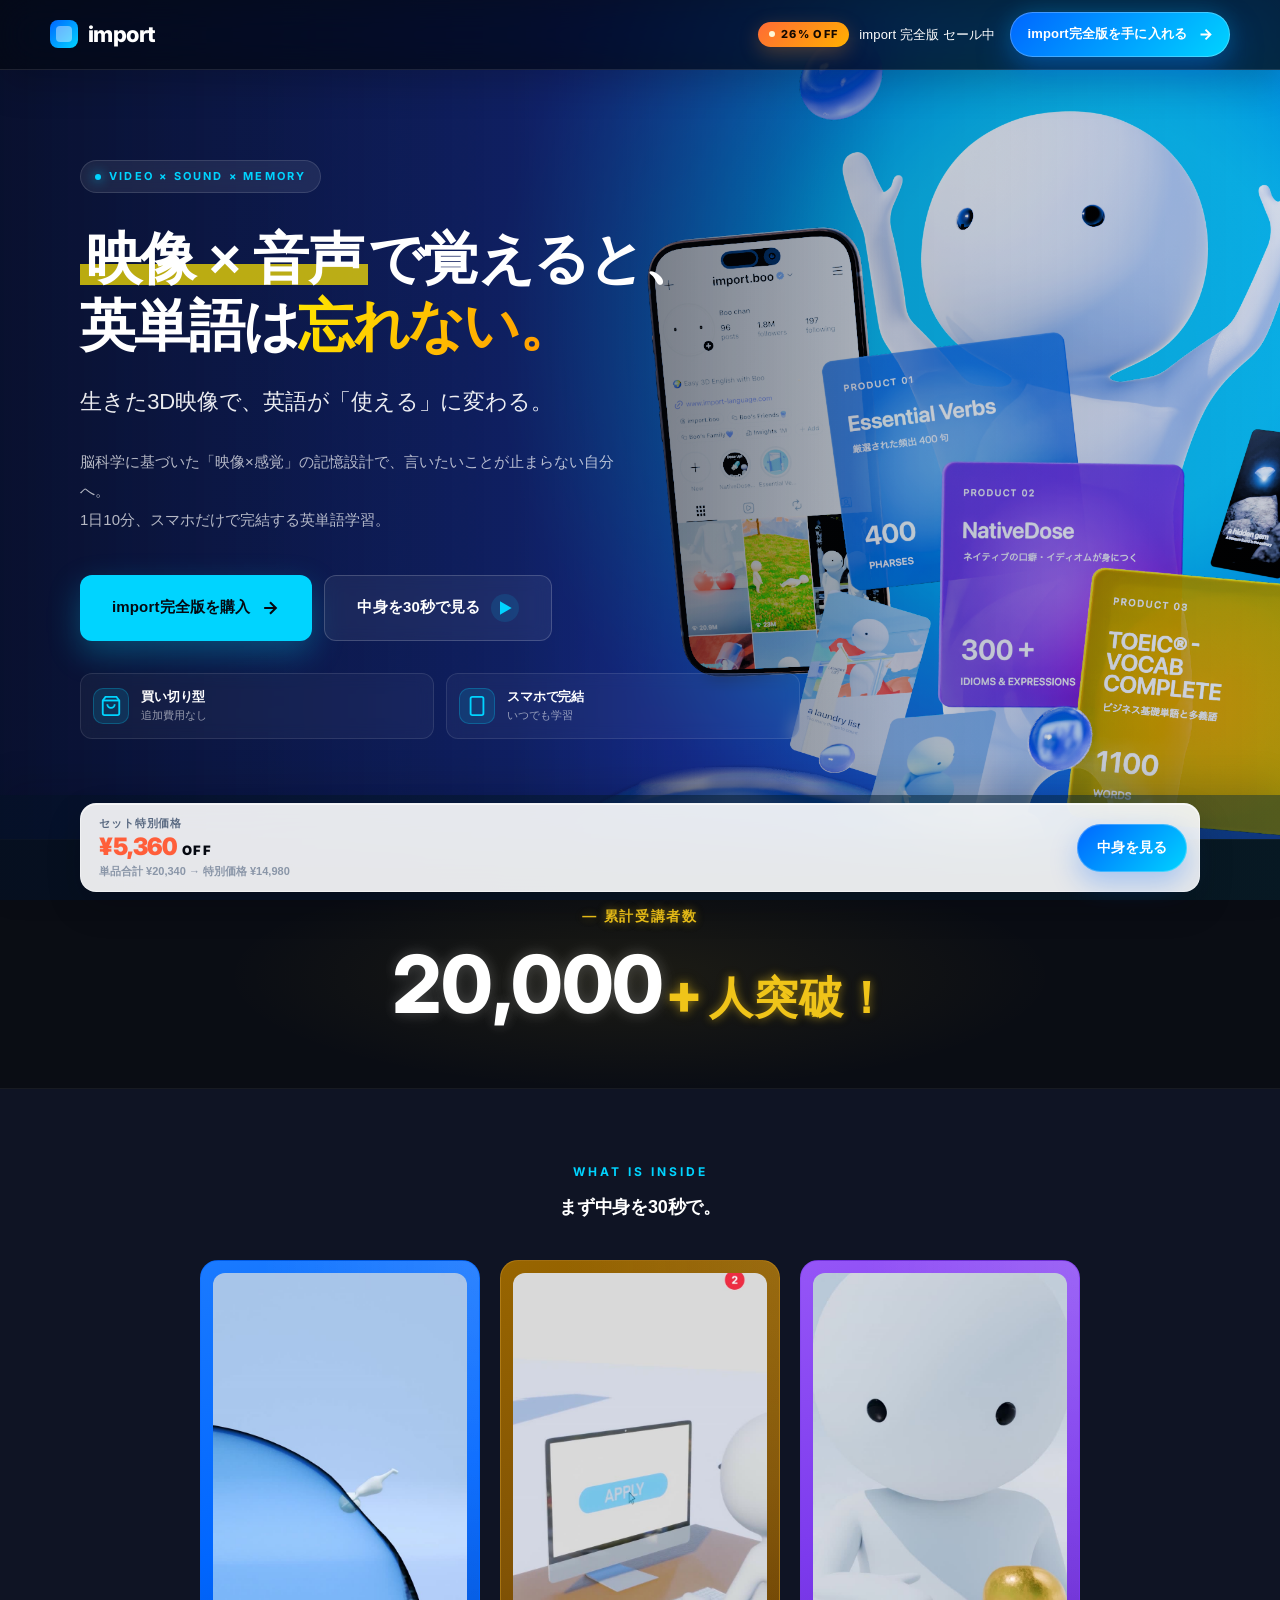
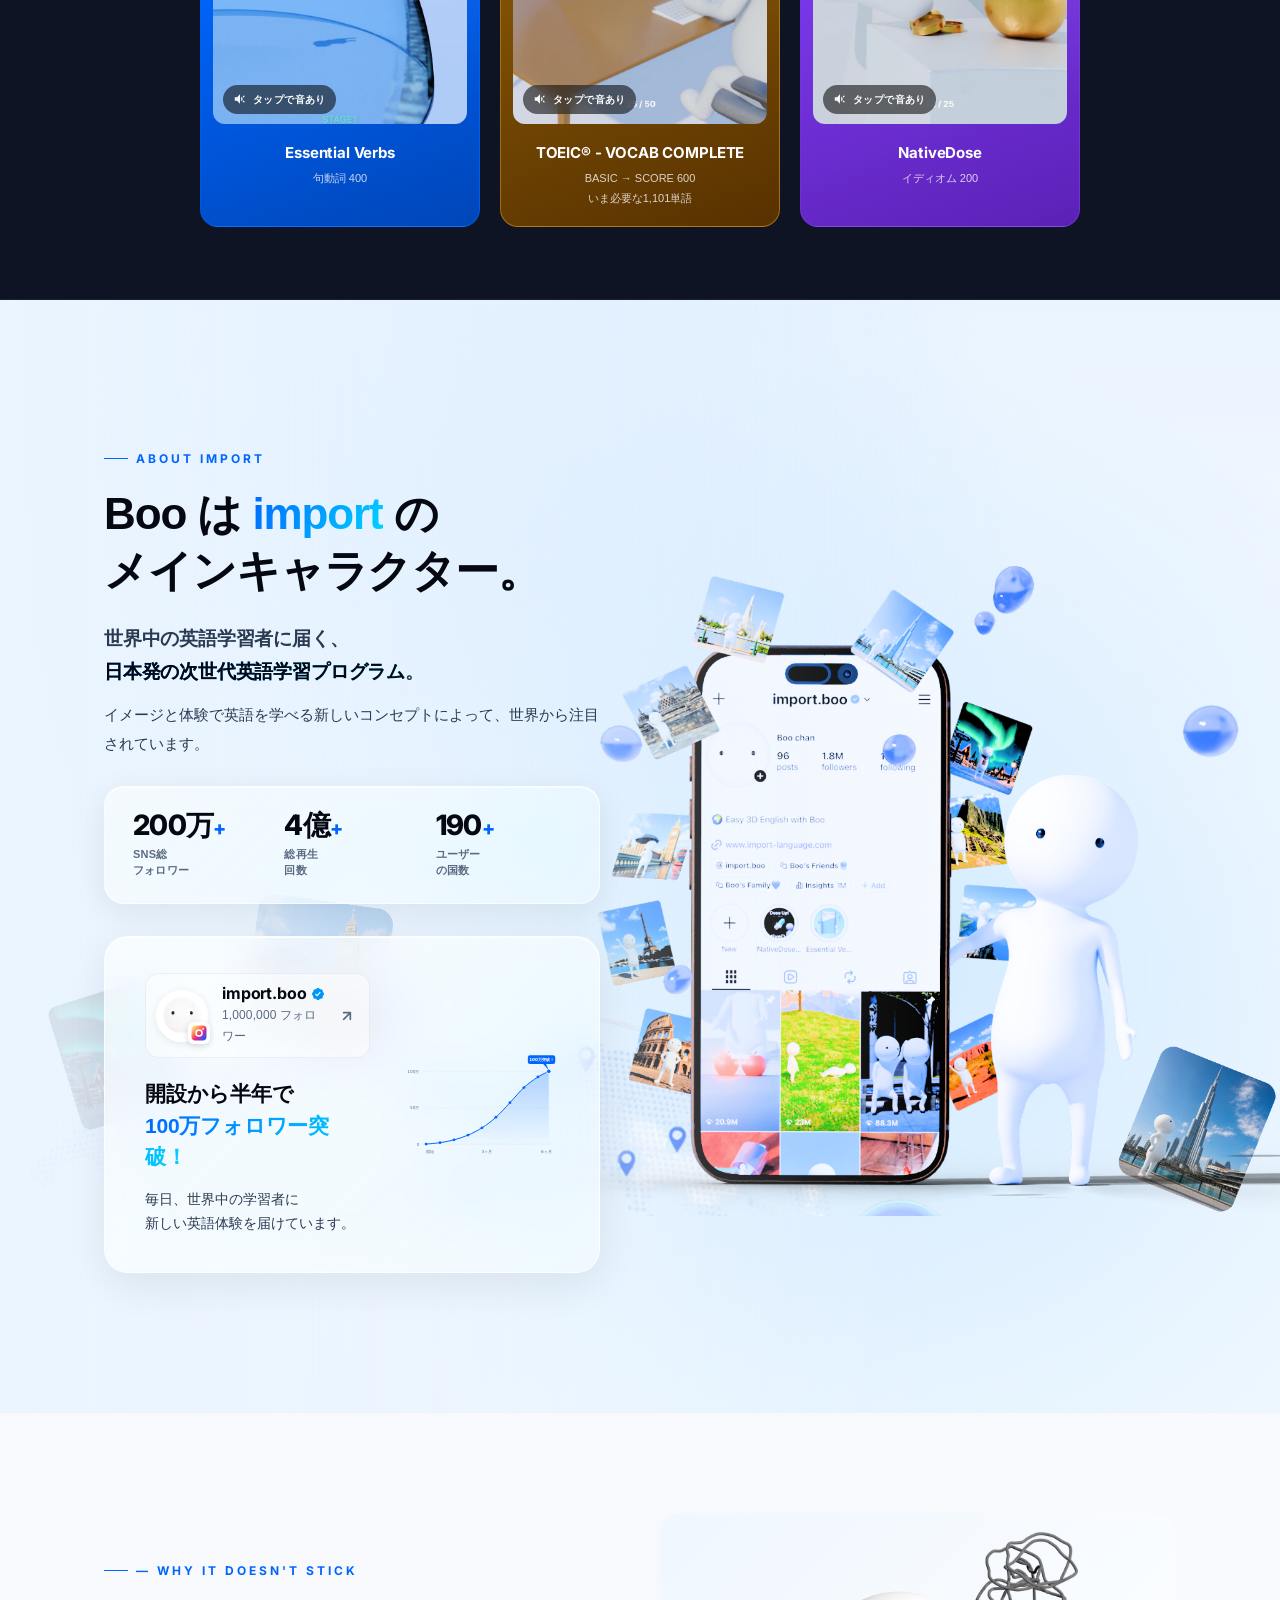
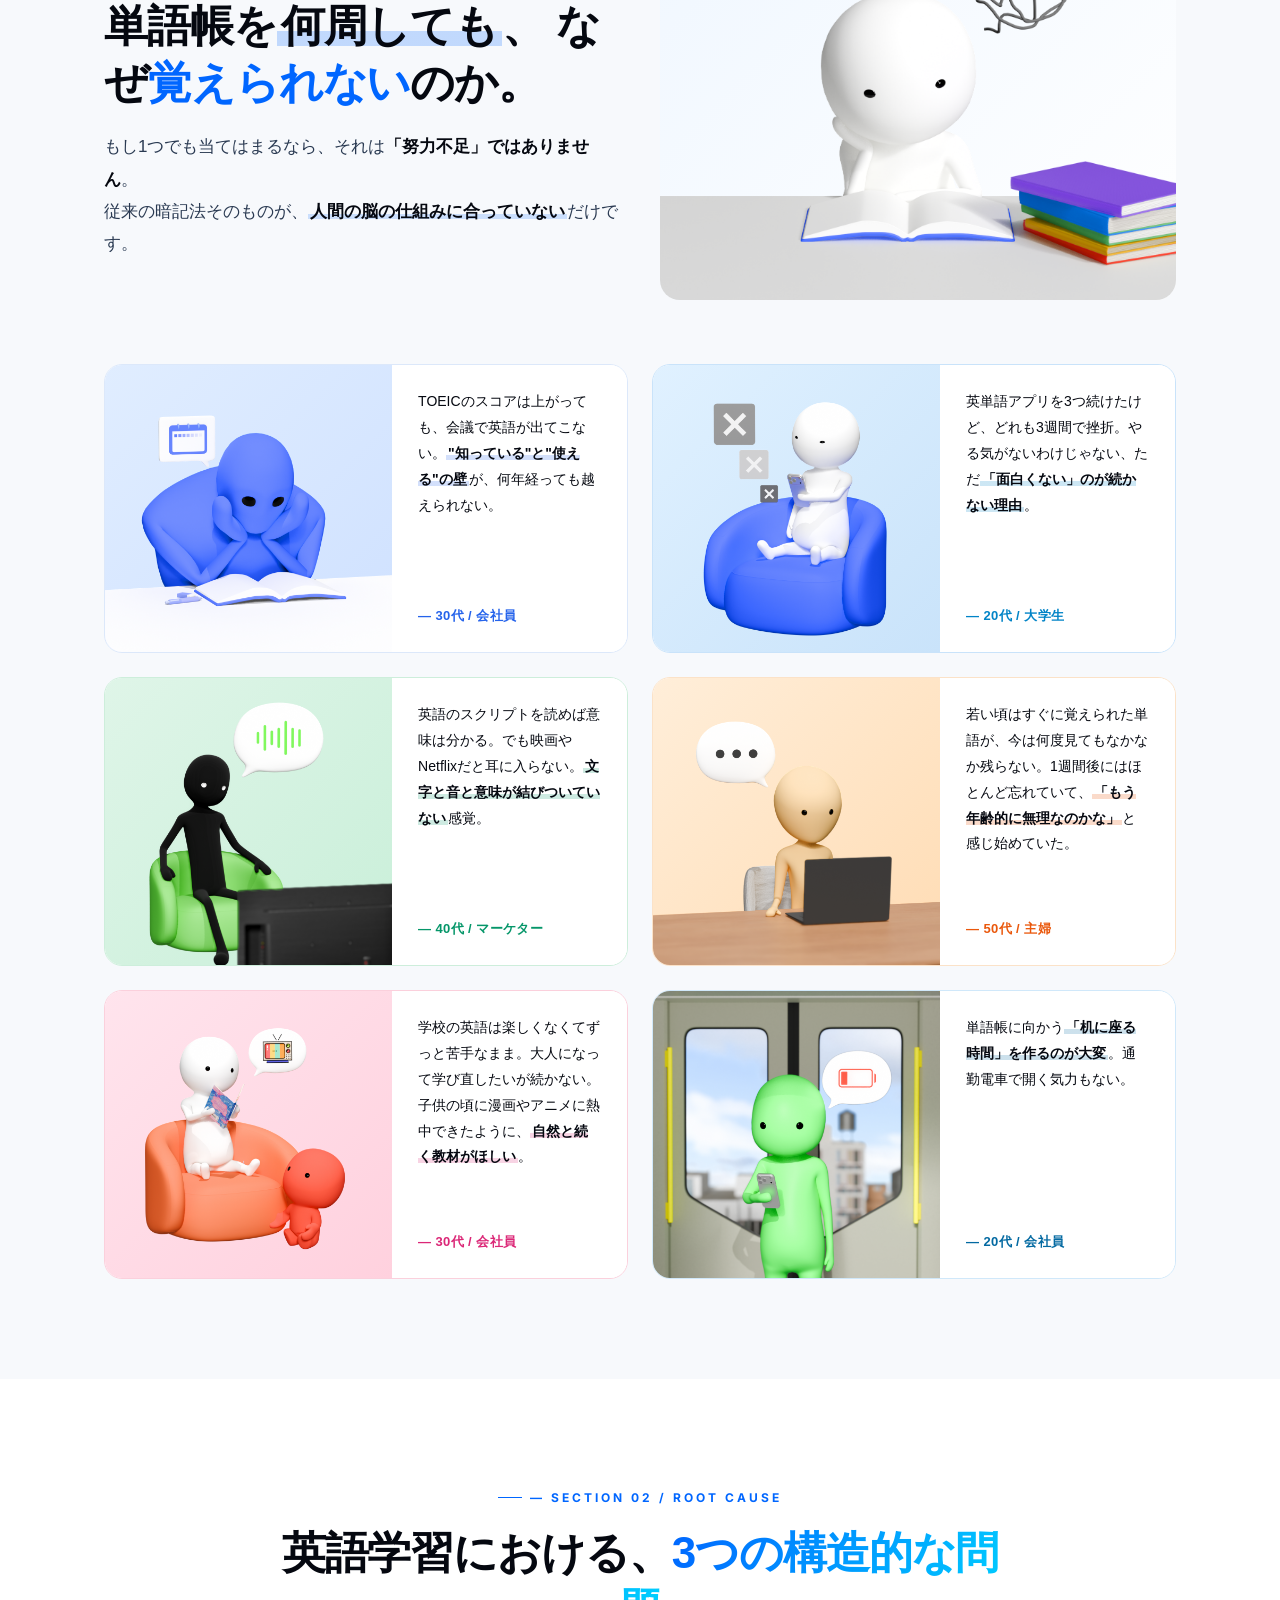
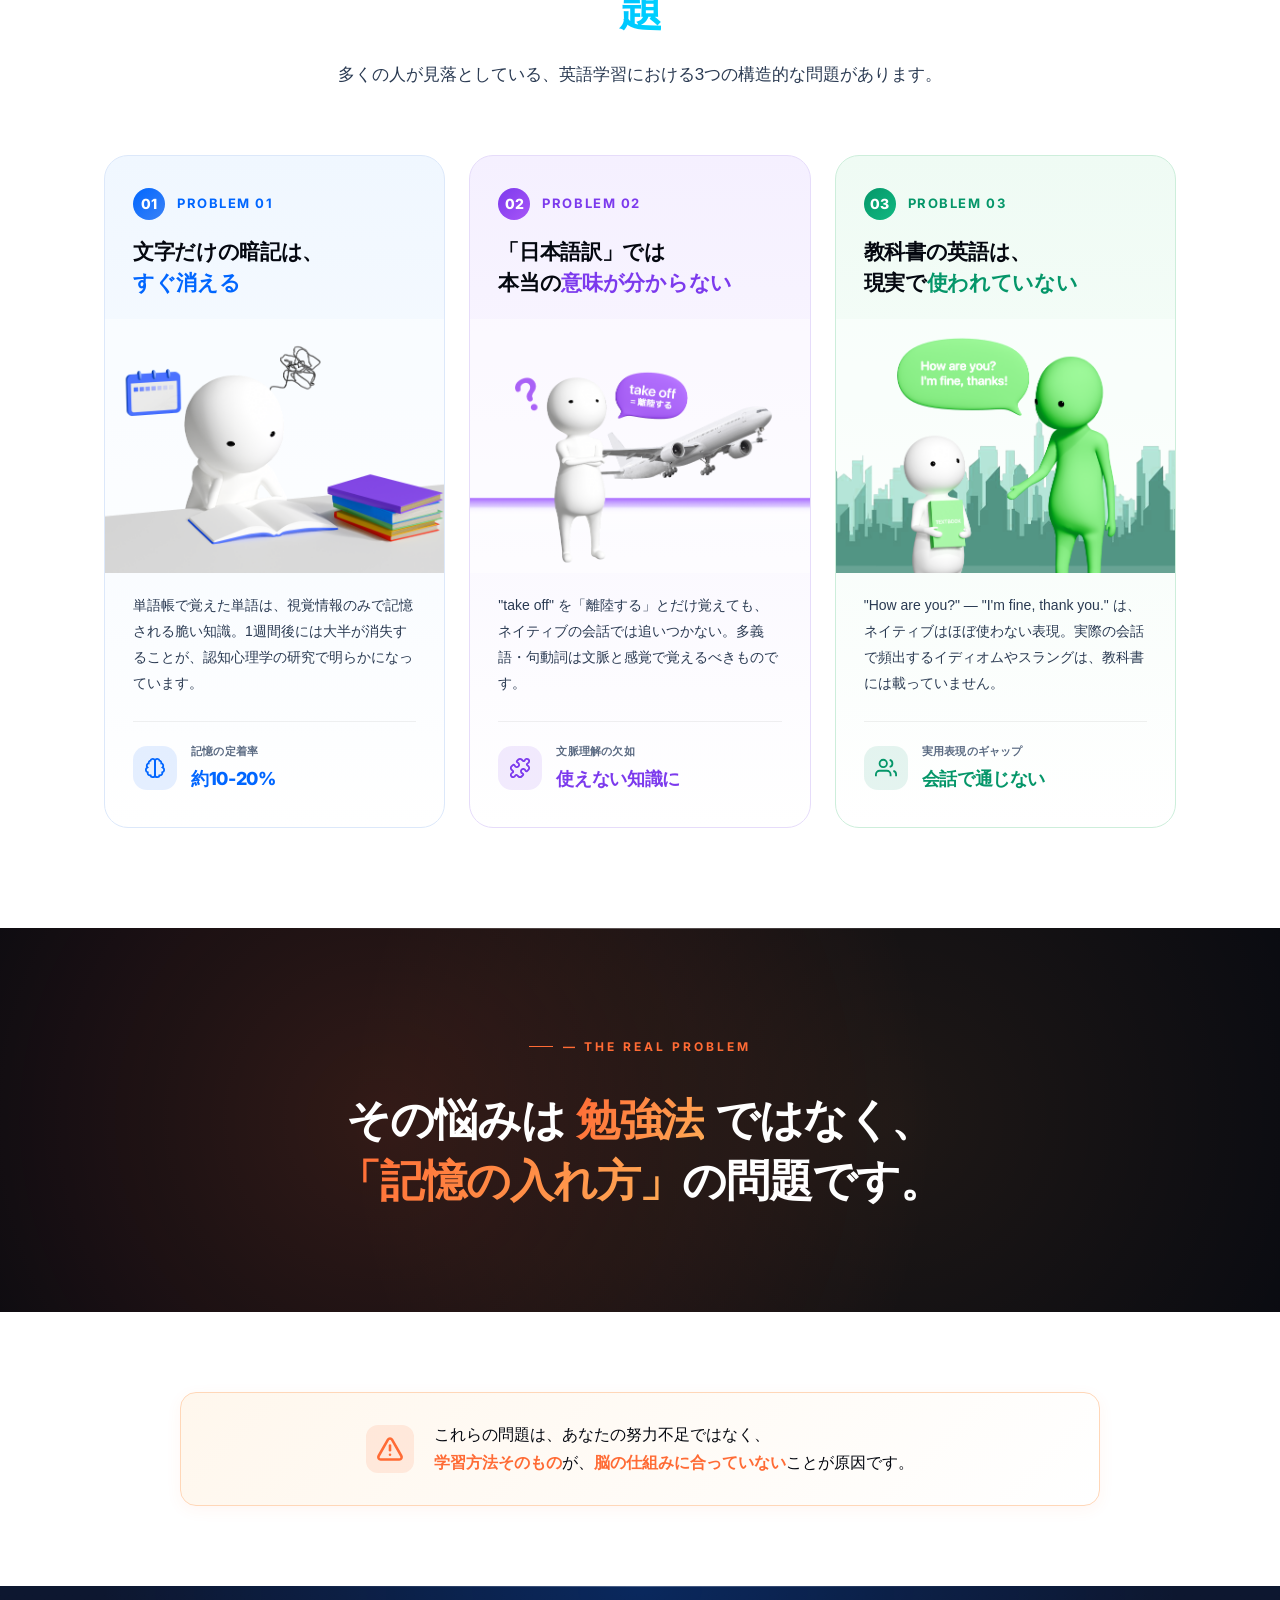
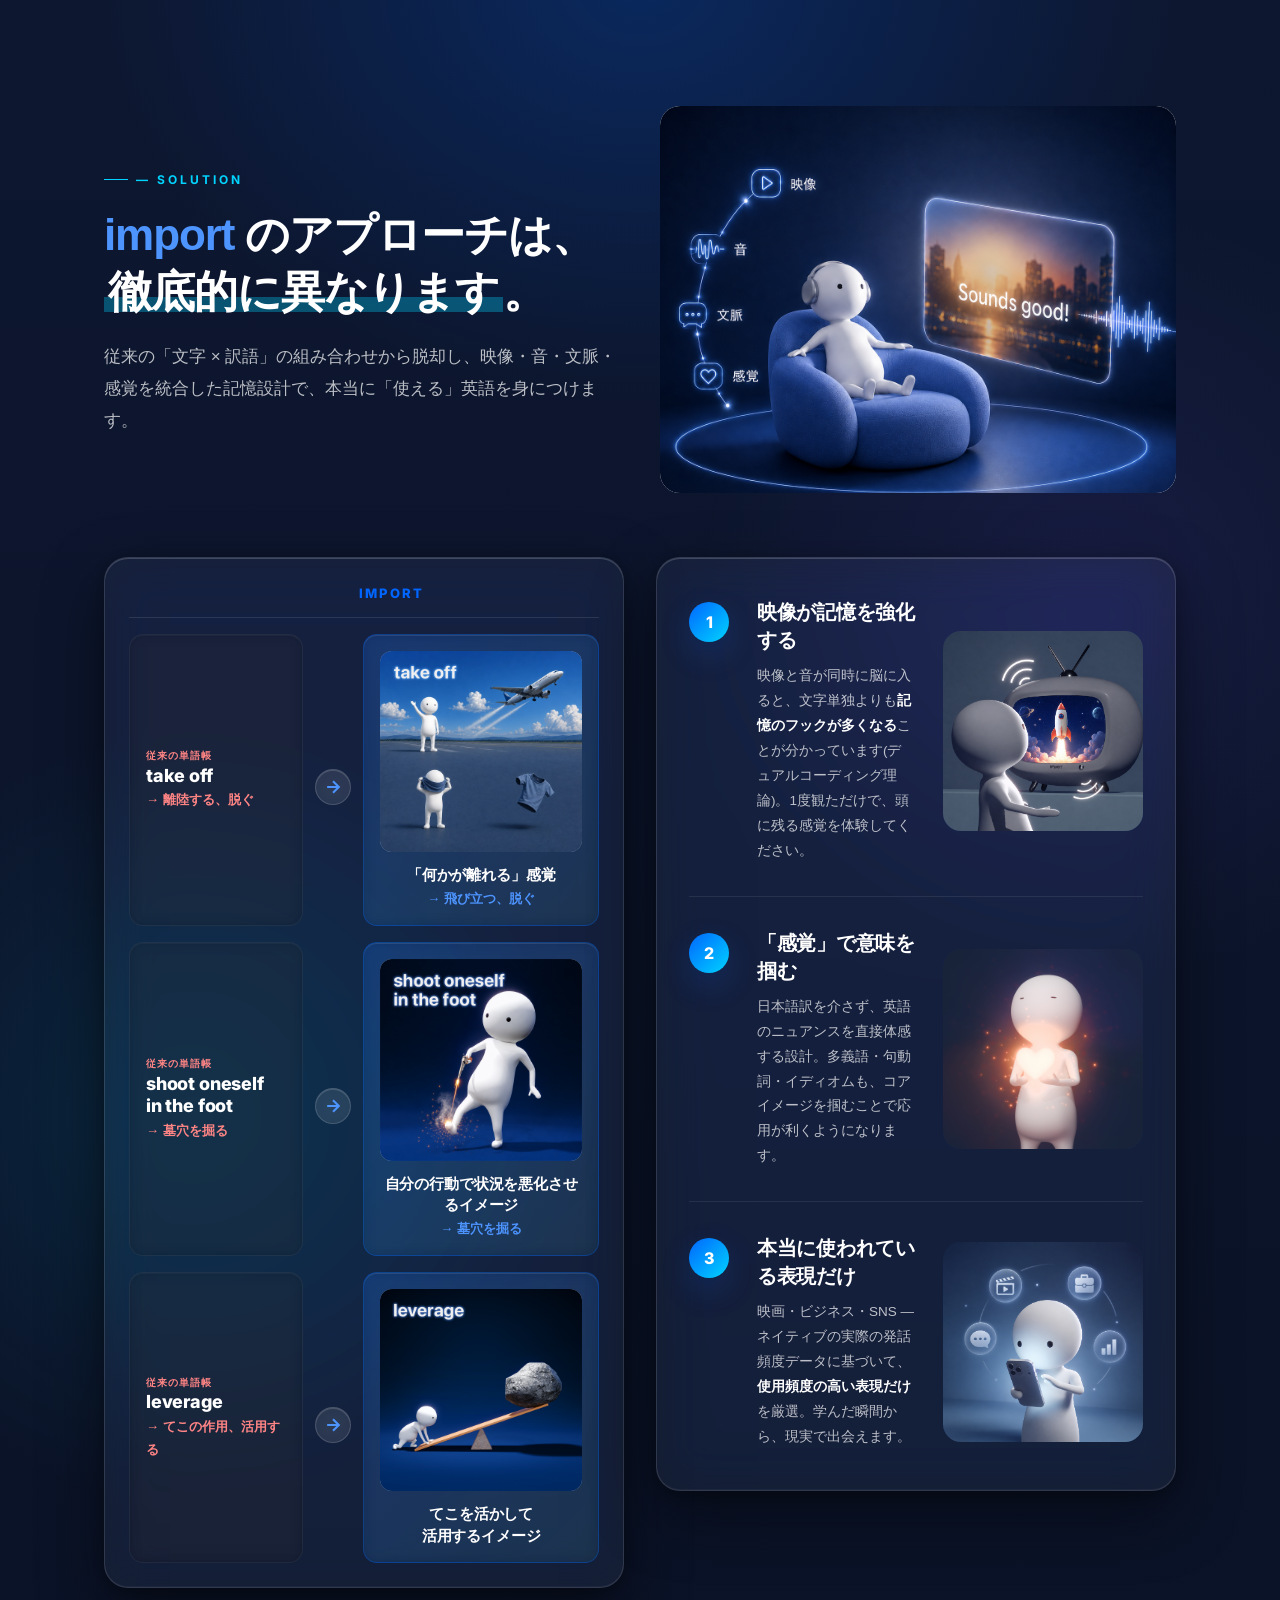
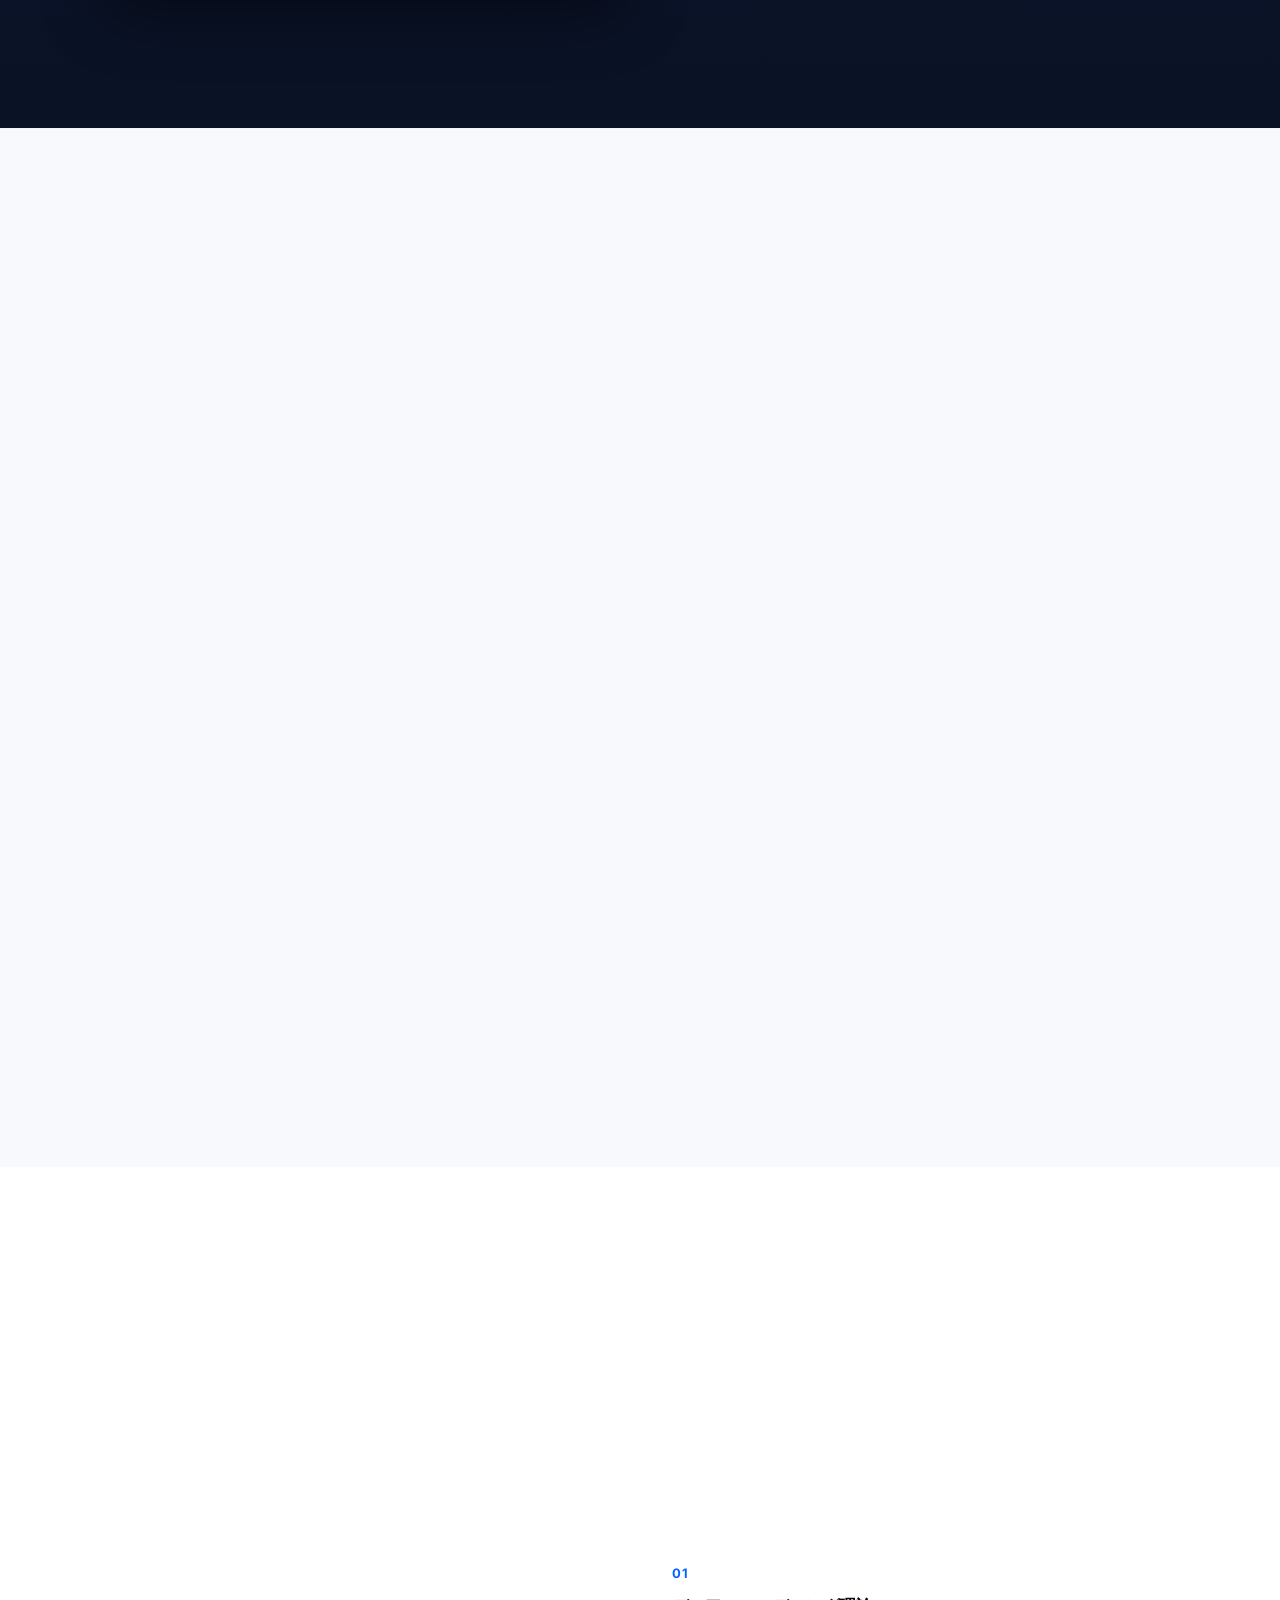
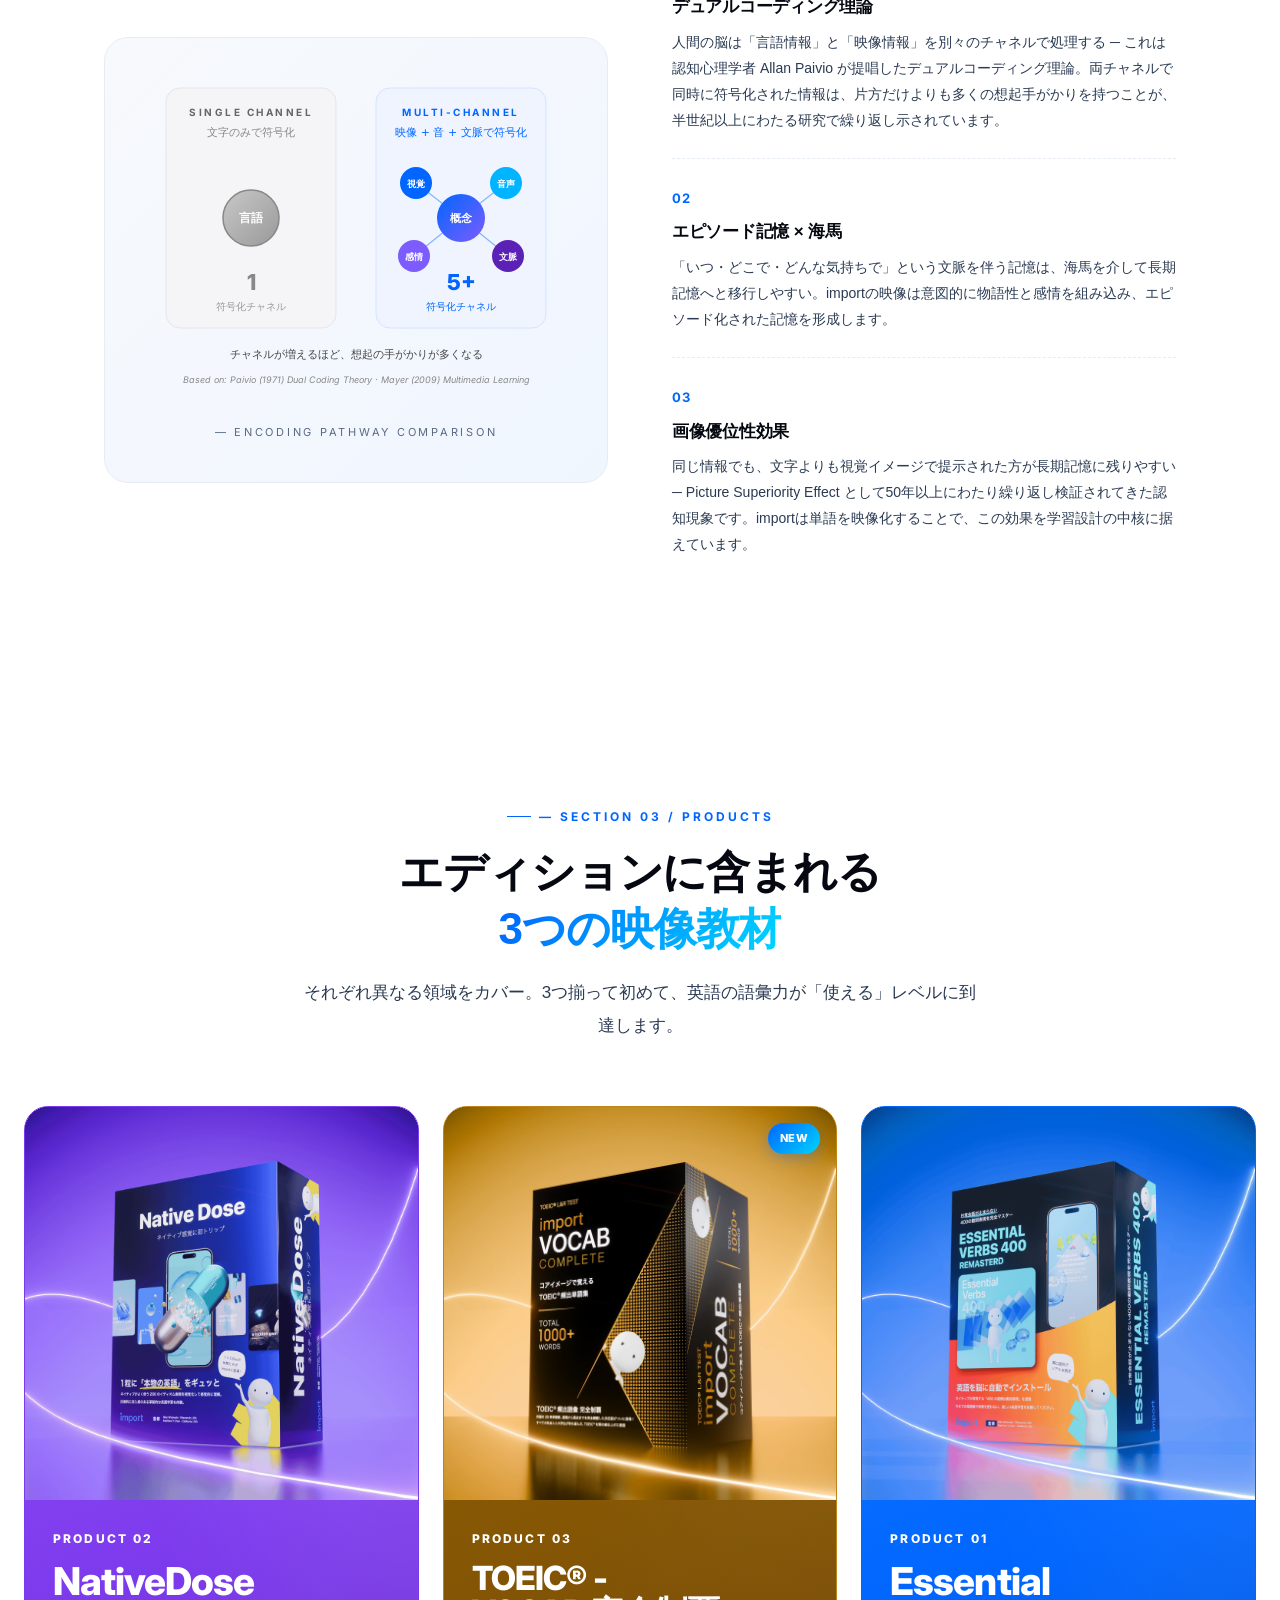
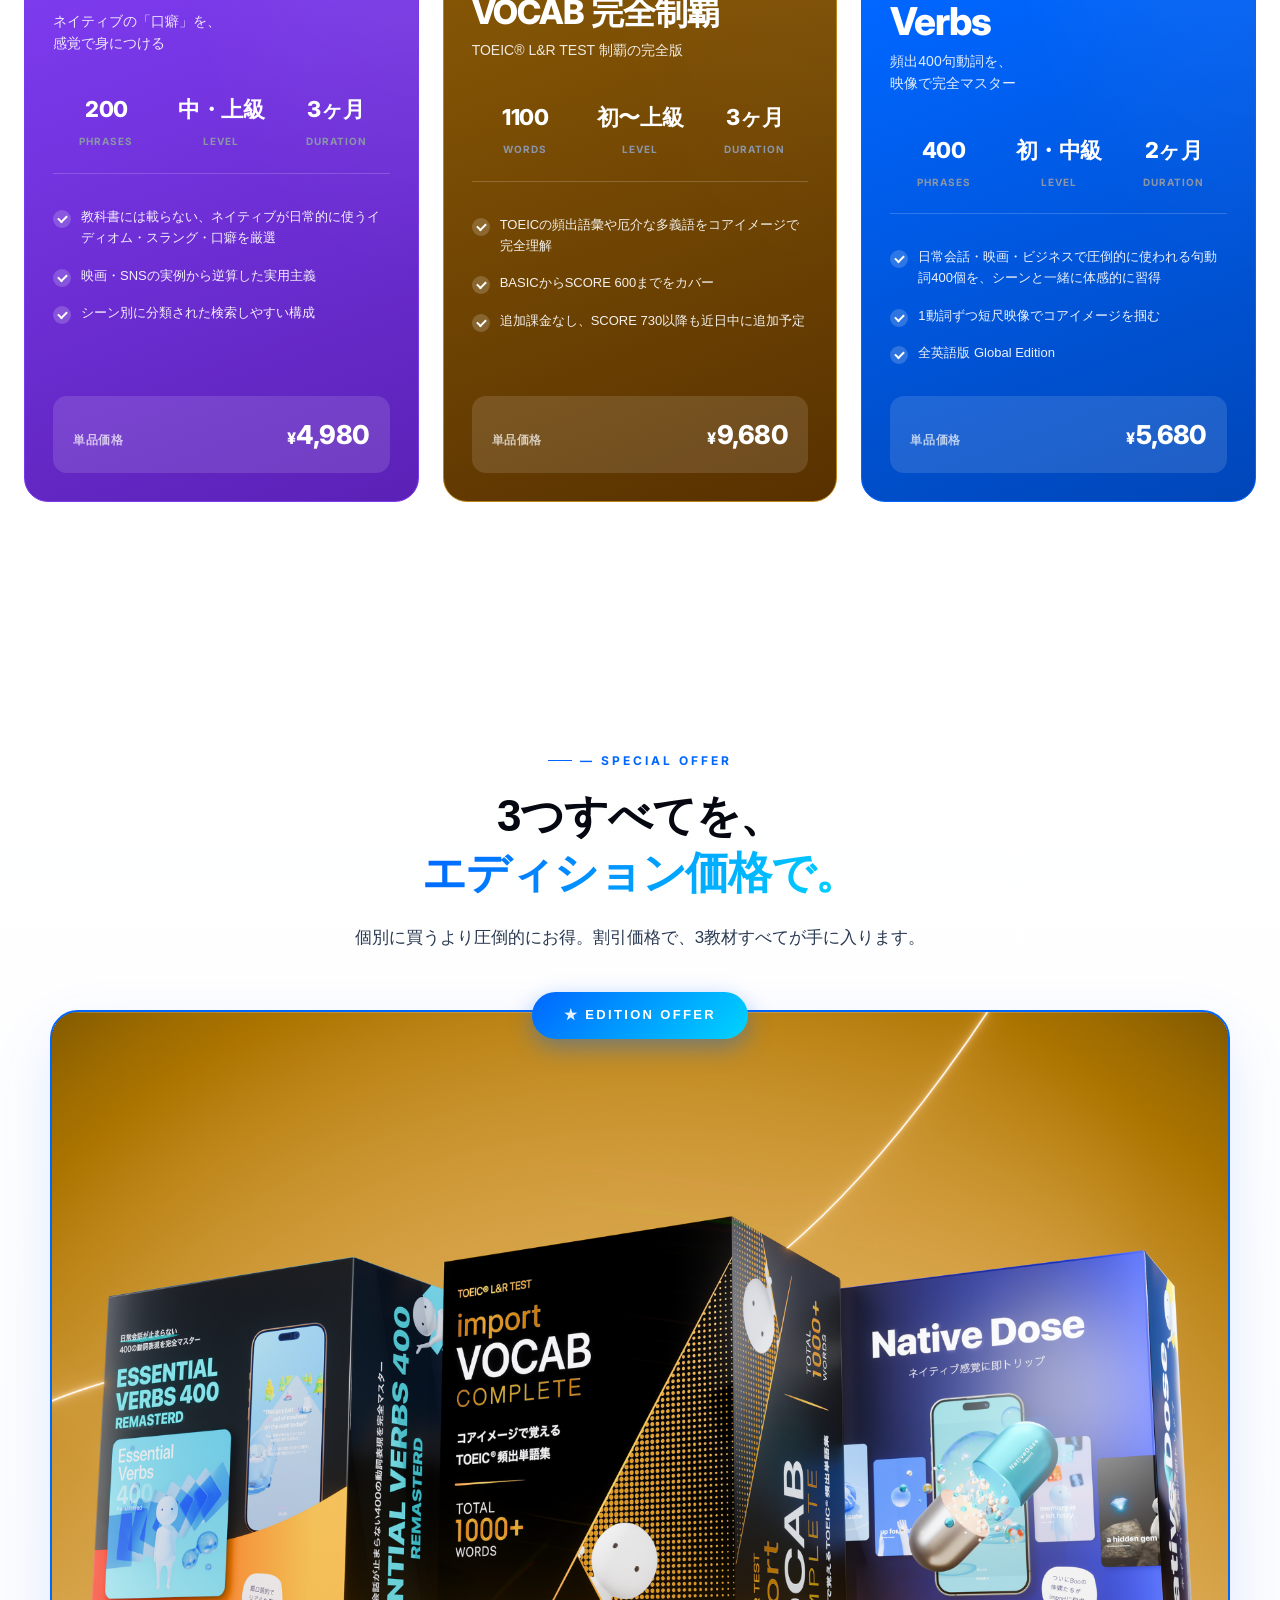
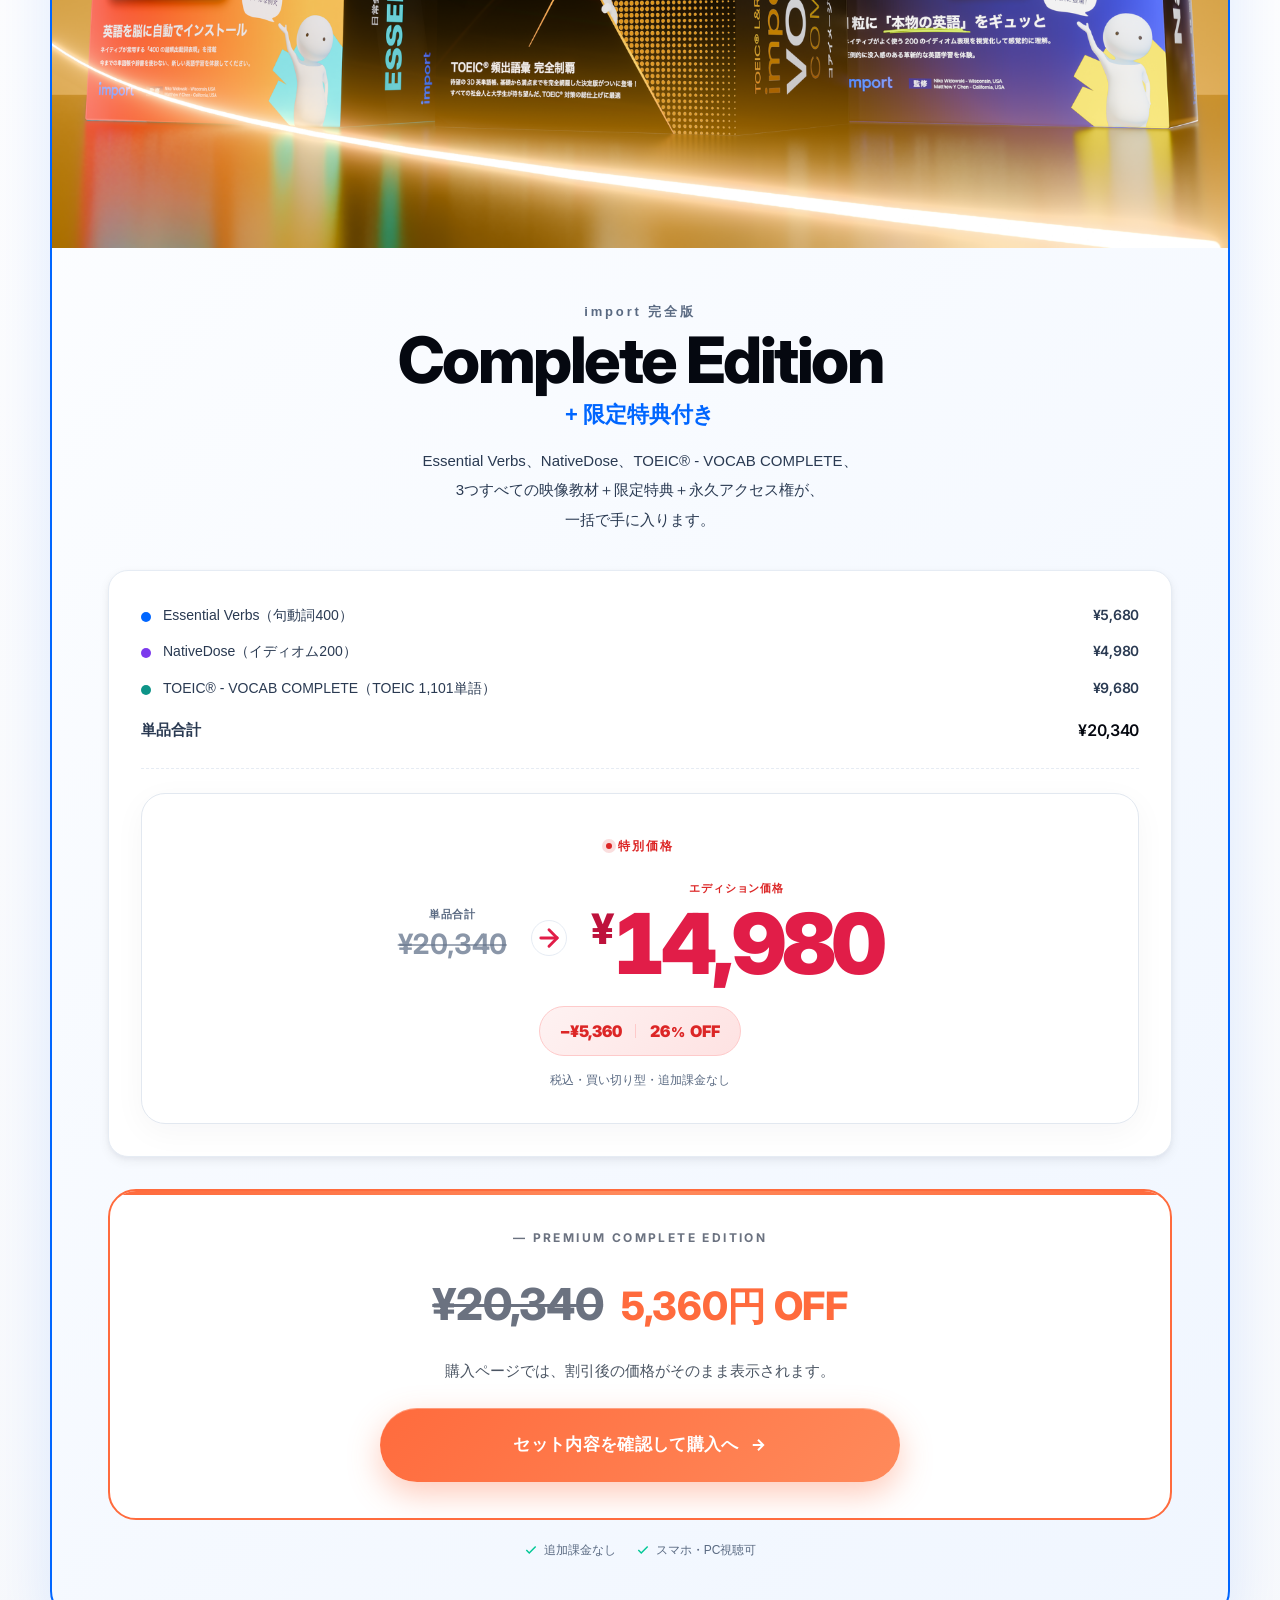
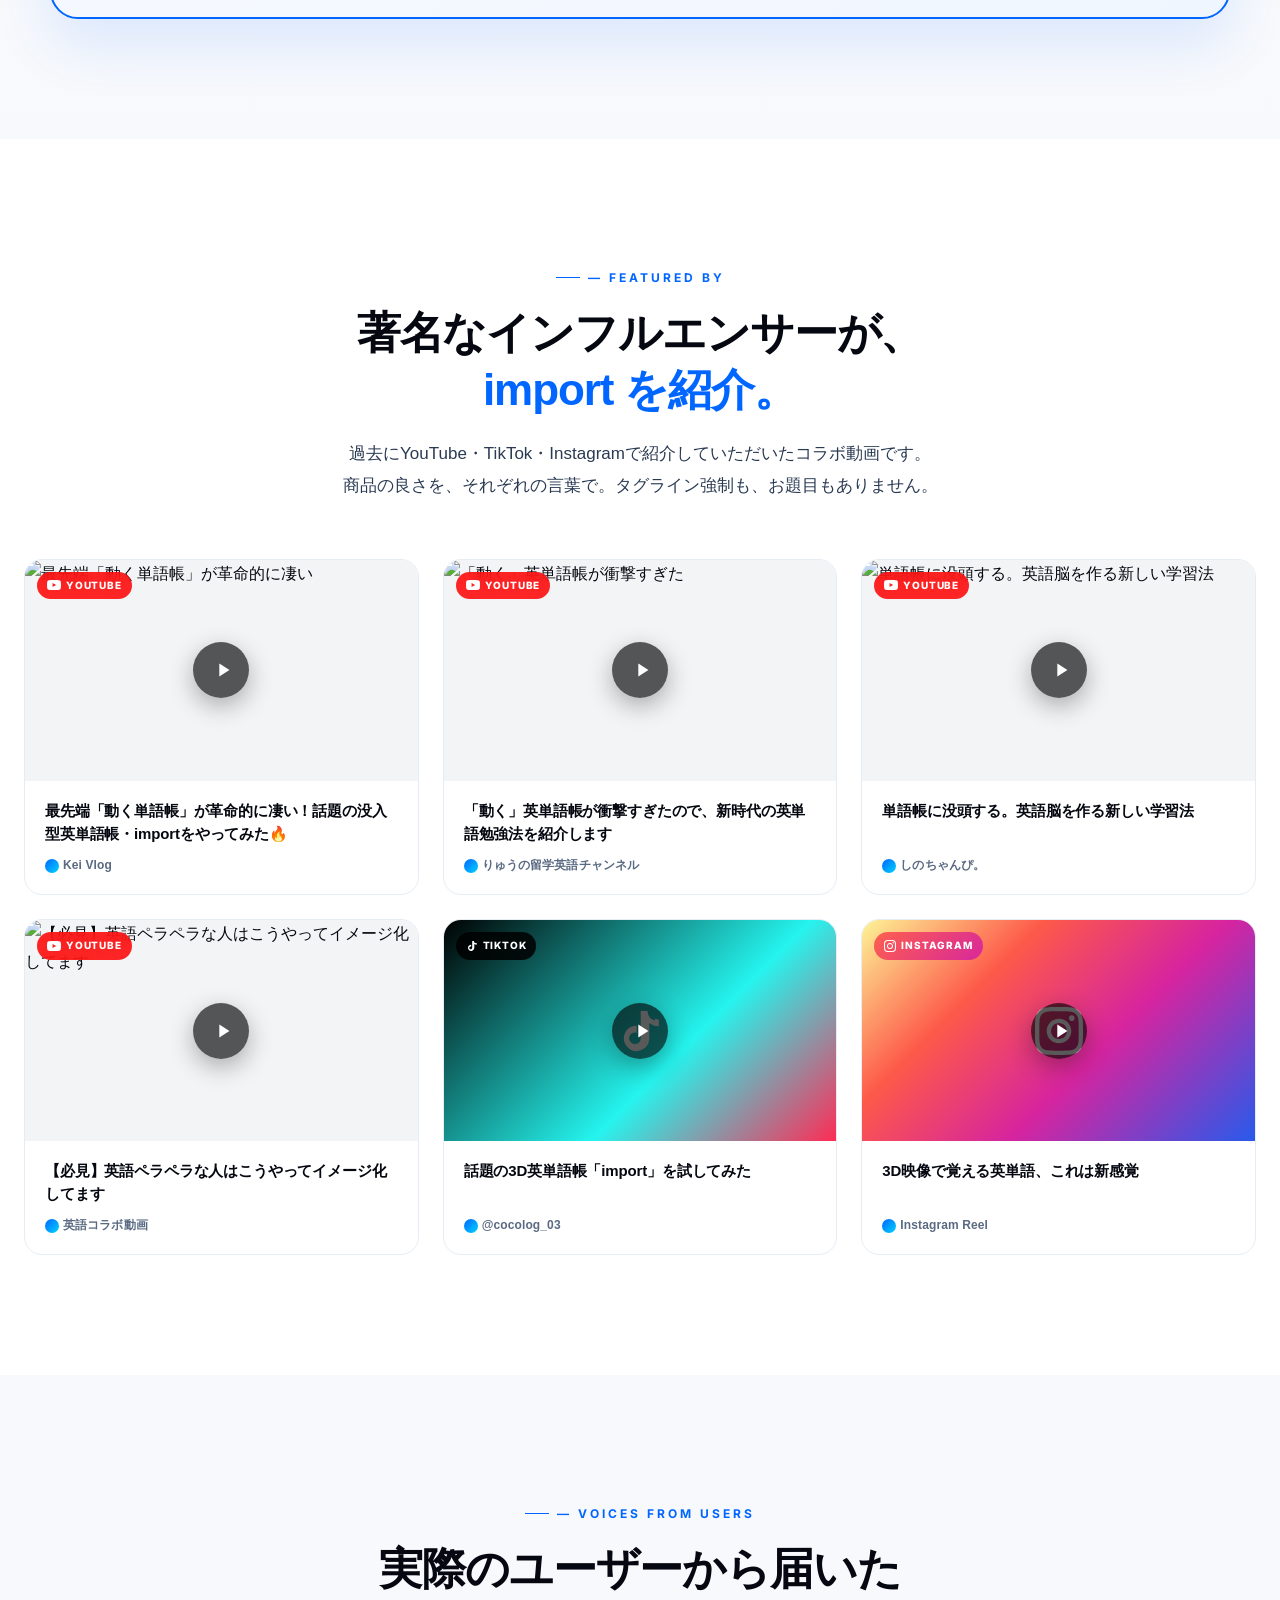
==== commit 9224191c: "fix: カウントダウンを停止し値上げ後の価格に固定" ====
--- a/index.html
+++ b/index.html
@@ -3,36 +3,11 @@
 <head>
 <meta charset="UTF-8" />
 <meta name="viewport" content="width=device-width, initial-scale=1.0" />
-<!-- SmartNews Ads: LP PageView only; Shopify owns commerce events. -->
-<script>
-(function initSmartNewsPageView(){
-  // Keep local and deployment previews out of the production pixel.
-  if (window.location.hostname !== 'promo.import-language.com') return;
-  if (window.IMPORT_SMARTNEWS_PAGE_INITIALIZED) return;
-  window.IMPORT_SMARTNEWS_PAGE_INITIALIZED = true;
-
-  window.SmartnewsAds = window.SmartnewsAds || {};
-  if (!window.SmartnewsAds.p) {
-    var p = window.SmartnewsAds.p = function(){
-      p.callMethod ? p.callMethod.apply(p, arguments) : p.queue.push(arguments);
-    };
-    p.push = p;
-    p.version = '1.0.1';
-    p.queue = [];
-    var script = document.createElement('script');
-    script.async = true;
-    script.src = 'https://cdn.smartnews-ads.com/i/pixel.js';
-    var firstScript = document.getElementsByTagName('script')[0];
-    firstScript.parentNode.insertBefore(script, firstScript);
-  }
-  window.SmartnewsAds.p('ea7ac8b73db4d3663fc7db75', 'PageView');
-})();
-</script>
 <!-- Match browser chrome (Safari URL bar etc) to hero blue for seamless top edge -->
 <meta name="theme-color" content="#0066ff" />
 <meta name="apple-mobile-web-app-status-bar-style" content="black-translucent" />
 <title>import｜映像 × 音声で覚える、忘れない英単語学習</title>
-<meta name="description" content="脳科学に基づいた映像×感覚で学ぶ英単語。Essential Verbs / NativeDose / TOEIC® - VOCAB COMPLETE の3教材完全エディションを期間限定価格で。" />
+<meta name="description" content="脳科学に基づいた映像×感覚で学ぶ英単語。Essential Verbs / NativeDose / TOEIC® - VOCAB COMPLETE の3教材完全エディションをセット特別価格で。" />
 <link rel="preconnect" href="https://fonts.googleapis.com">
 <link rel="preconnect" href="https://fonts.gstatic.com" crossorigin>
 <link href="https://fonts.googleapis.com/css2?family=Inter:wght@300;400;500;600;700;800;900&display=swap" rel="stylesheet">
@@ -5568,7 +5543,7 @@
 }
 </style>
 </head>
-<body class="sale-mode-scheduled">
+<body class="sale-mode-discount-only">
 
 <!-- ========== NAV ========== -->
 <nav class="nav">
@@ -5579,7 +5554,7 @@
     </a>
     <div class="nav-actions">
       <div class="nav-offer" aria-label="import 完全版の価格案内">
-        <span class="pill"><span class="dot"></span><span><span data-sale-percent>27</span>% OFF</span></span>
+        <span class="pill"><span class="dot"></span><span><span data-sale-percent>26</span>% OFF</span></span>
         <span class="nav-offer-copy"><span class="sale-mode-copy-scheduled">import 完全版 セール中</span><span class="sale-mode-copy-discount-only">import 完全版 セール中</span><span class="sale-mode-copy-regular">import 完全版 <span data-sale-regular-price>¥20,340</span></span></span>
       </div>
       <a href="https://www.import-language.com/ja/products/import完全版-premium-complete-edition-lp用割引" class="nav-purchase" data-purchase-cta="header_sticky">
@@ -6808,15 +6783,15 @@
             </div>
             <div class="compare-to">
               <div class="compare-label-now"><span class="sale-mode-copy-scheduled">特別価格</span><span class="sale-mode-copy-discount-only">エディション価格</span><span class="sale-mode-copy-regular">通常価格</span></div>
-              <div class="num compare-now"><span class="yen">¥</span><span data-sale-price-plain>14,780</span></div>
+              <div class="num compare-now"><span class="yen">¥</span><span data-sale-price-plain>14,980</span></div>
             </div>
           </div>
 
           <!-- Savings bar -->
           <div class="offer-savings-bar">
-            <span class="num savings-big" data-sale-savings-minus>−¥5,560</span>
+            <span class="num savings-big" data-sale-savings-minus>−¥5,360</span>
             <span class="savings-bar-divider"></span>
-            <span class="num savings-pct-big"><span data-sale-percent>27</span><span class="pct-sym">%</span> OFF</span>
+            <span class="num savings-pct-big"><span data-sale-percent>26</span><span class="pct-sym">%</span> OFF</span>
           </div>
 
           <div class="offer-tax">税込・買い切り型・追加課金なし</div>
@@ -6850,7 +6825,7 @@
       <div class="anchor-eyebrow">— PREMIUM COMPLETE EDITION</div>
       <div class="anchor-headline">
         <span class="anchor-strike" data-sale-regular-price>¥20,340</span>
-        <span class="anchor-pct"><strong><span data-sale-savings-yen>5,560円</span> OFF</strong></span>
+        <span class="anchor-pct"><strong><span data-sale-savings-yen>5,360円</span> OFF</strong></span>
       </div>
       <p class="anchor-desc">
         購入ページでは、割引後の価格がそのまま表示されます。
@@ -7194,16 +7169,16 @@
       <div class="bundle-pill"><span class="sale-mode-copy-scheduled" data-sale-deadline-long>11/16（月）午前9:00まで</span><span class="sale-mode-copy-discount-only">SPECIAL OFFER</span><span class="sale-mode-copy-regular">3 PRODUCTS EDITION</span></div>
       <div class="savings-tag">
         <span class="flash">⚡</span>
-        <span class="amt" data-sale-savings-price>¥5,560</span>
+        <span class="amt" data-sale-savings-price>¥5,360</span>
         <span class="off-text">OFF</span>
       </div>
       <div class="price-row">
         <div class="prices">
           <div class="price-strike">単品合計 <span data-sale-regular-price>¥20,340</span></div>
-          <div class="price-main"><span class="yen">¥</span><span data-sale-price-plain>14,780</span></div>
+          <div class="price-main"><span class="yen">¥</span><span data-sale-price-plain>14,980</span></div>
         </div>
         <div class="off-badge">
-          <span class="num" data-sale-percent>27</span>
+          <span class="num" data-sale-percent>26</span>
           <span class="pct">%</span>
           <span class="off">OFF</span>
         </div>
@@ -7260,12 +7235,12 @@
   <div class="sticky-cta-panel">
     <div class="sticky-offer">
       <div class="sticky-eyebrow"><span class="sale-mode-copy-scheduled">特別価格</span><span class="sale-mode-copy-discount-only">セット特別価格</span><span class="sale-mode-copy-regular">通常販売</span></div>
-      <div class="sticky-discount"><span class="num" data-sale-savings-price>¥5,560</span><small>OFF</small></div>
-      <div class="sticky-offer-note desktop-only">単品合計 <span data-sale-regular-price>¥20,340</span> → 特別価格 <span data-sale-price>¥14,780</span></div>
+      <div class="sticky-discount"><span class="num" data-sale-savings-price>¥5,360</span><small>OFF</small></div>
+      <div class="sticky-offer-note desktop-only">単品合計 <span data-sale-regular-price>¥20,340</span> → 特別価格 <span data-sale-price>¥14,980</span></div>
     </div>
     <div class="sticky-count-wrap">
-      <div class="sticky-mobile-savings mobile-only"><strong data-sale-savings-yen>5,560円</strong><span>OFF</span></div>
-      <div class="sticky-count-label"><span class="desktop-only"><strong data-sale-savings-yen>5,560円</strong>OFF！ <span>この価格の終了まで</span></span><span class="mobile-only" data-sale-mobile-countdown-label>11/16 午前9:00まで</span></div>
+      <div class="sticky-mobile-savings mobile-only"><strong data-sale-savings-yen>5,360円</strong><span>OFF</span></div>
+      <div class="sticky-count-label"><span class="desktop-only"><strong data-sale-savings-yen>5,360円</strong>OFF！ <span>この価格の終了まで</span></span><span class="mobile-only" data-sale-mobile-countdown-label>11/16 午前9:00まで</span></div>
       <div class="sticky-countdown" role="timer" aria-label="特別価格終了までの残り時間" data-sale-countdown-aria>
         <div class="sticky-time"><strong id="sticky-cd-days">--</strong><span>日</span></div>
         <div class="sticky-time"><strong id="sticky-cd-hours">--</strong><span>時間</span></div>
@@ -7280,7 +7255,7 @@
 
 <script>
 window.IMPORT_SALE_CONFIG = {
-  mode: 'scheduled',
+  mode: 'discount-only',
   regularPrice: 20340,
   // Keep phase names and future prices internal; the LP must not expose week numbers or upcoming prices.
   staticOffer: {
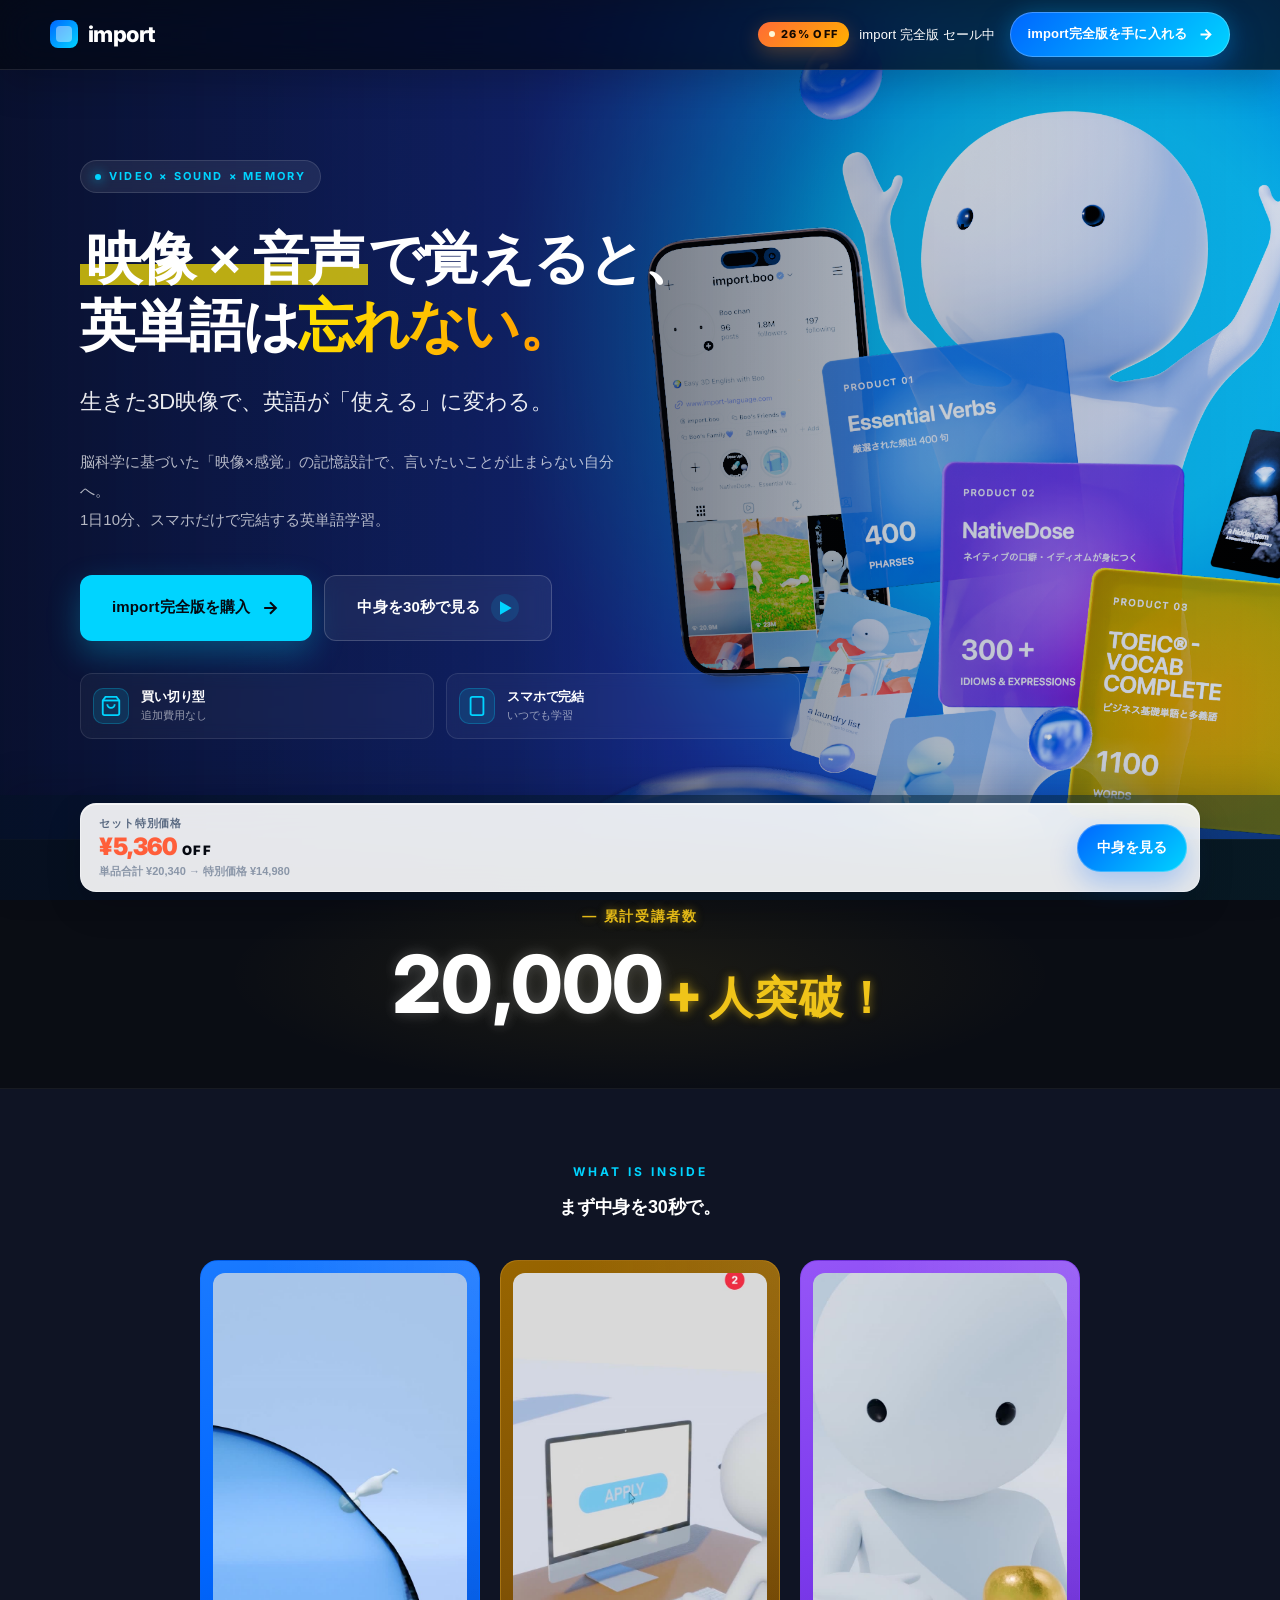
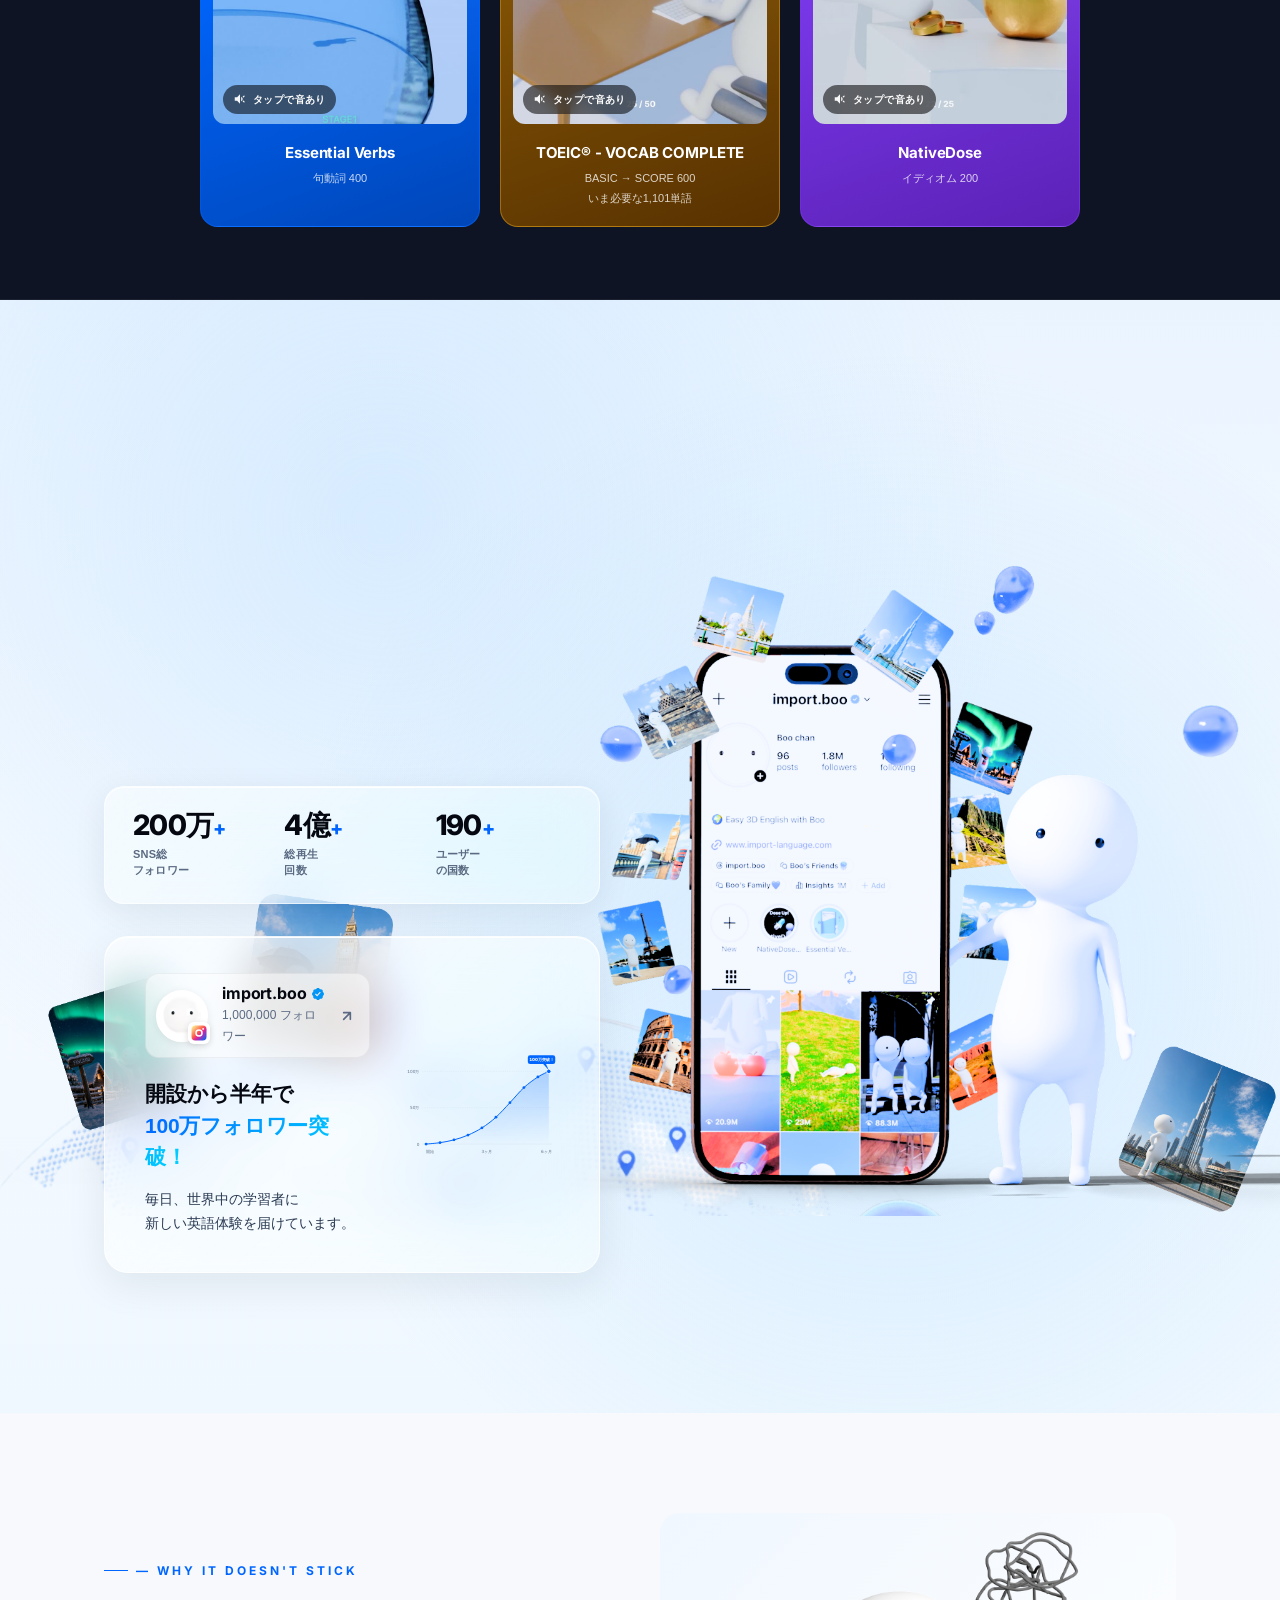
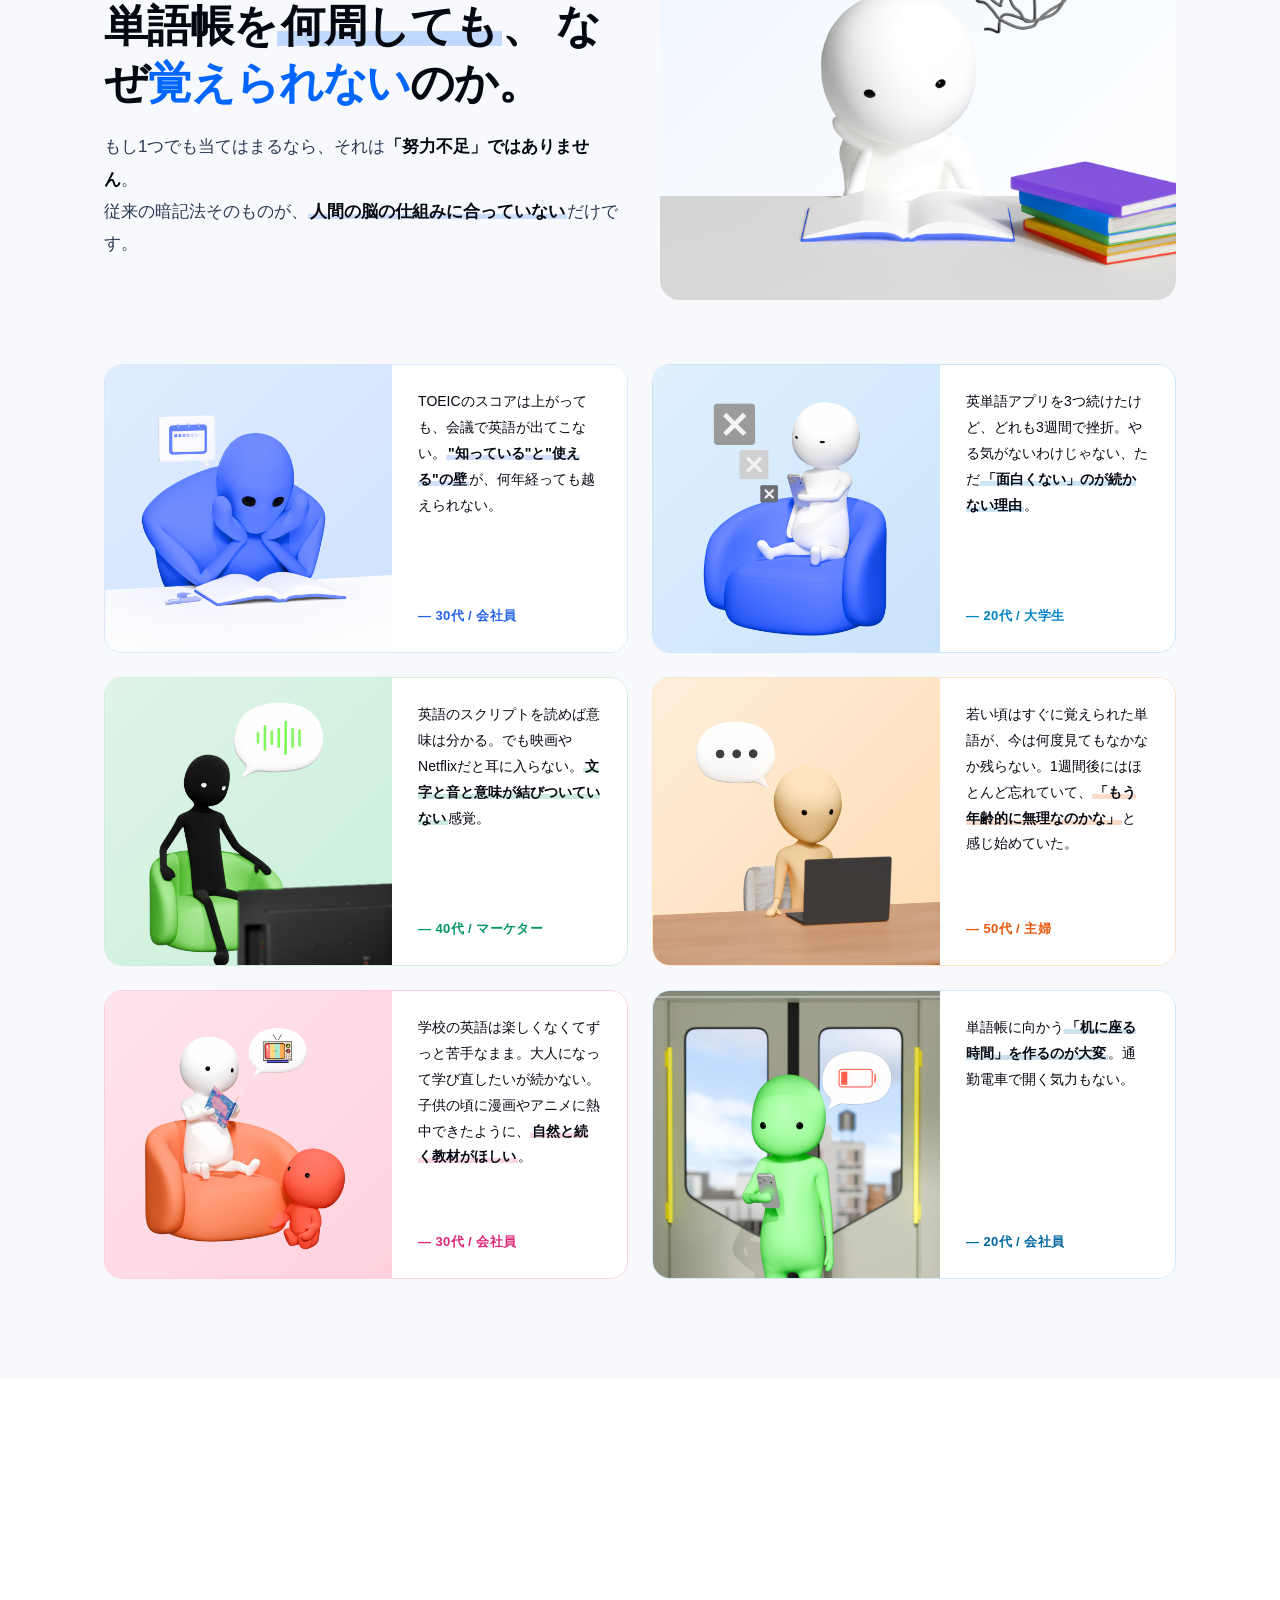
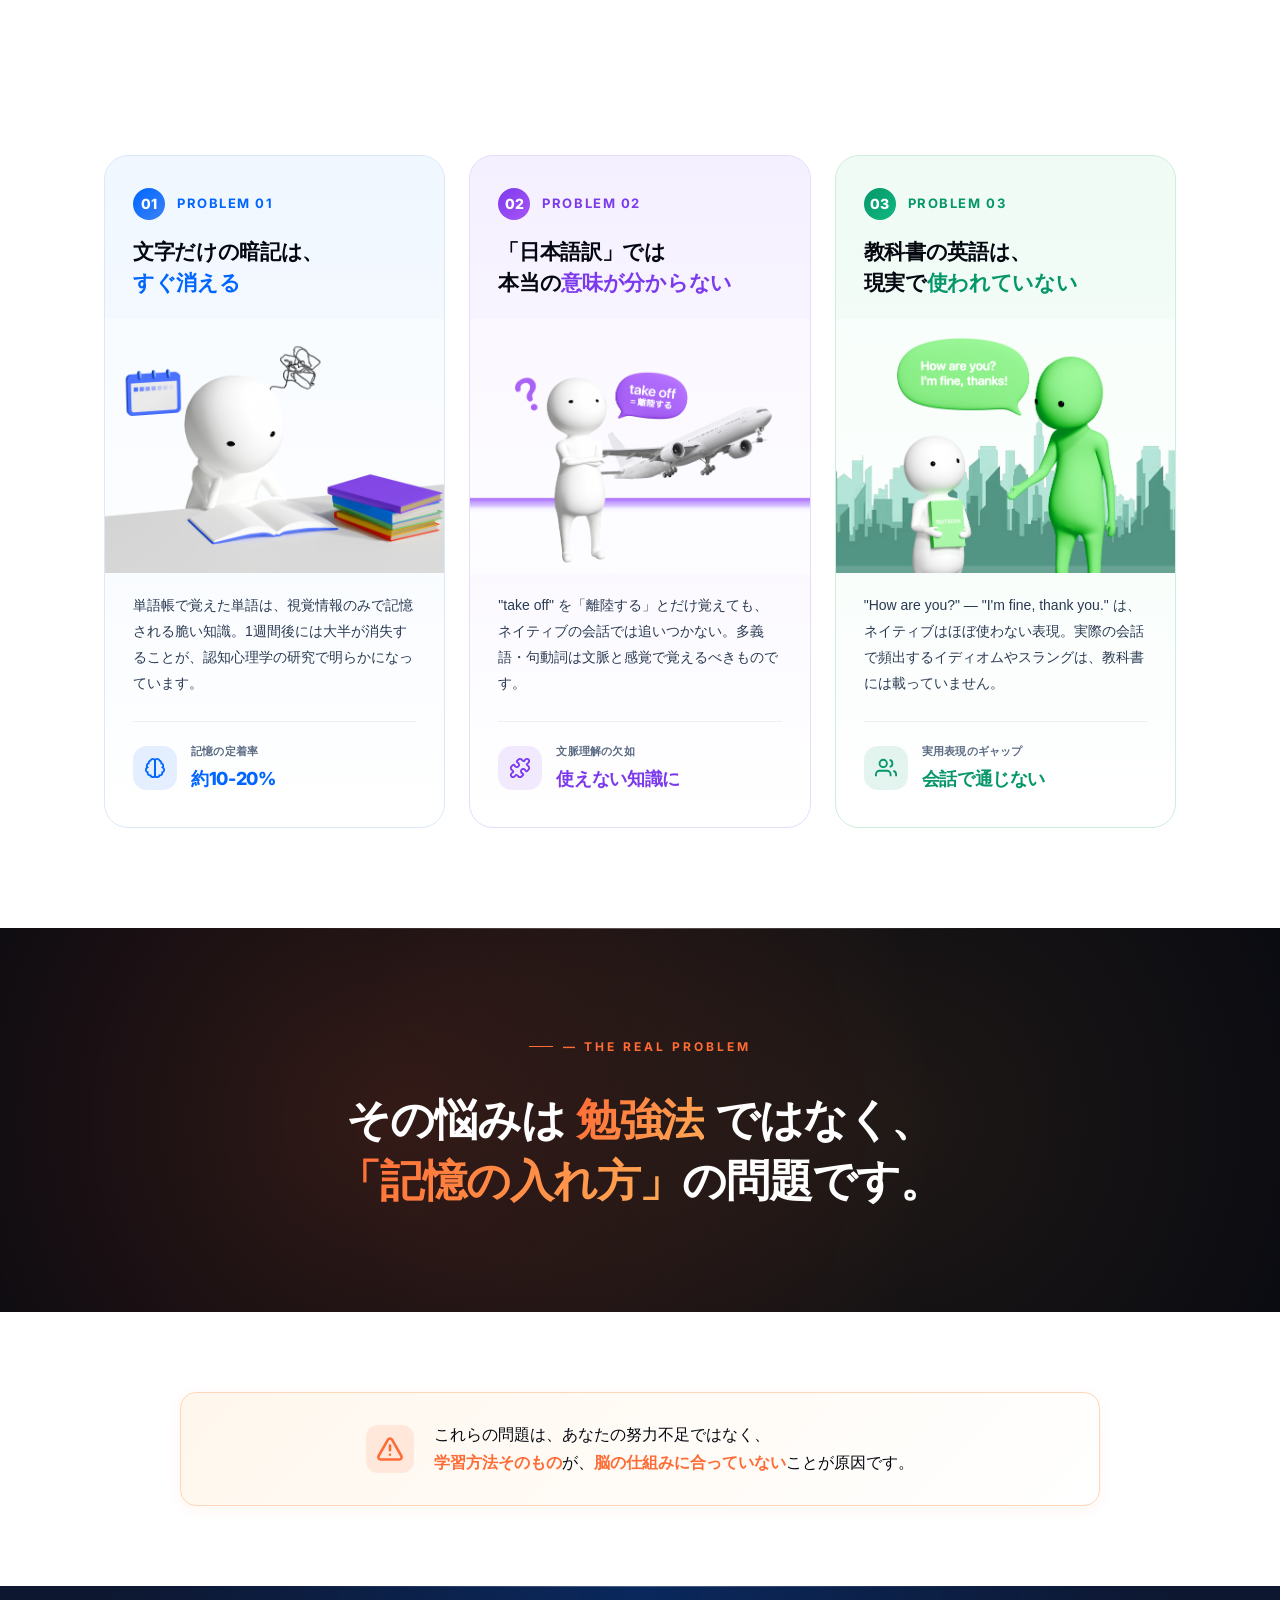
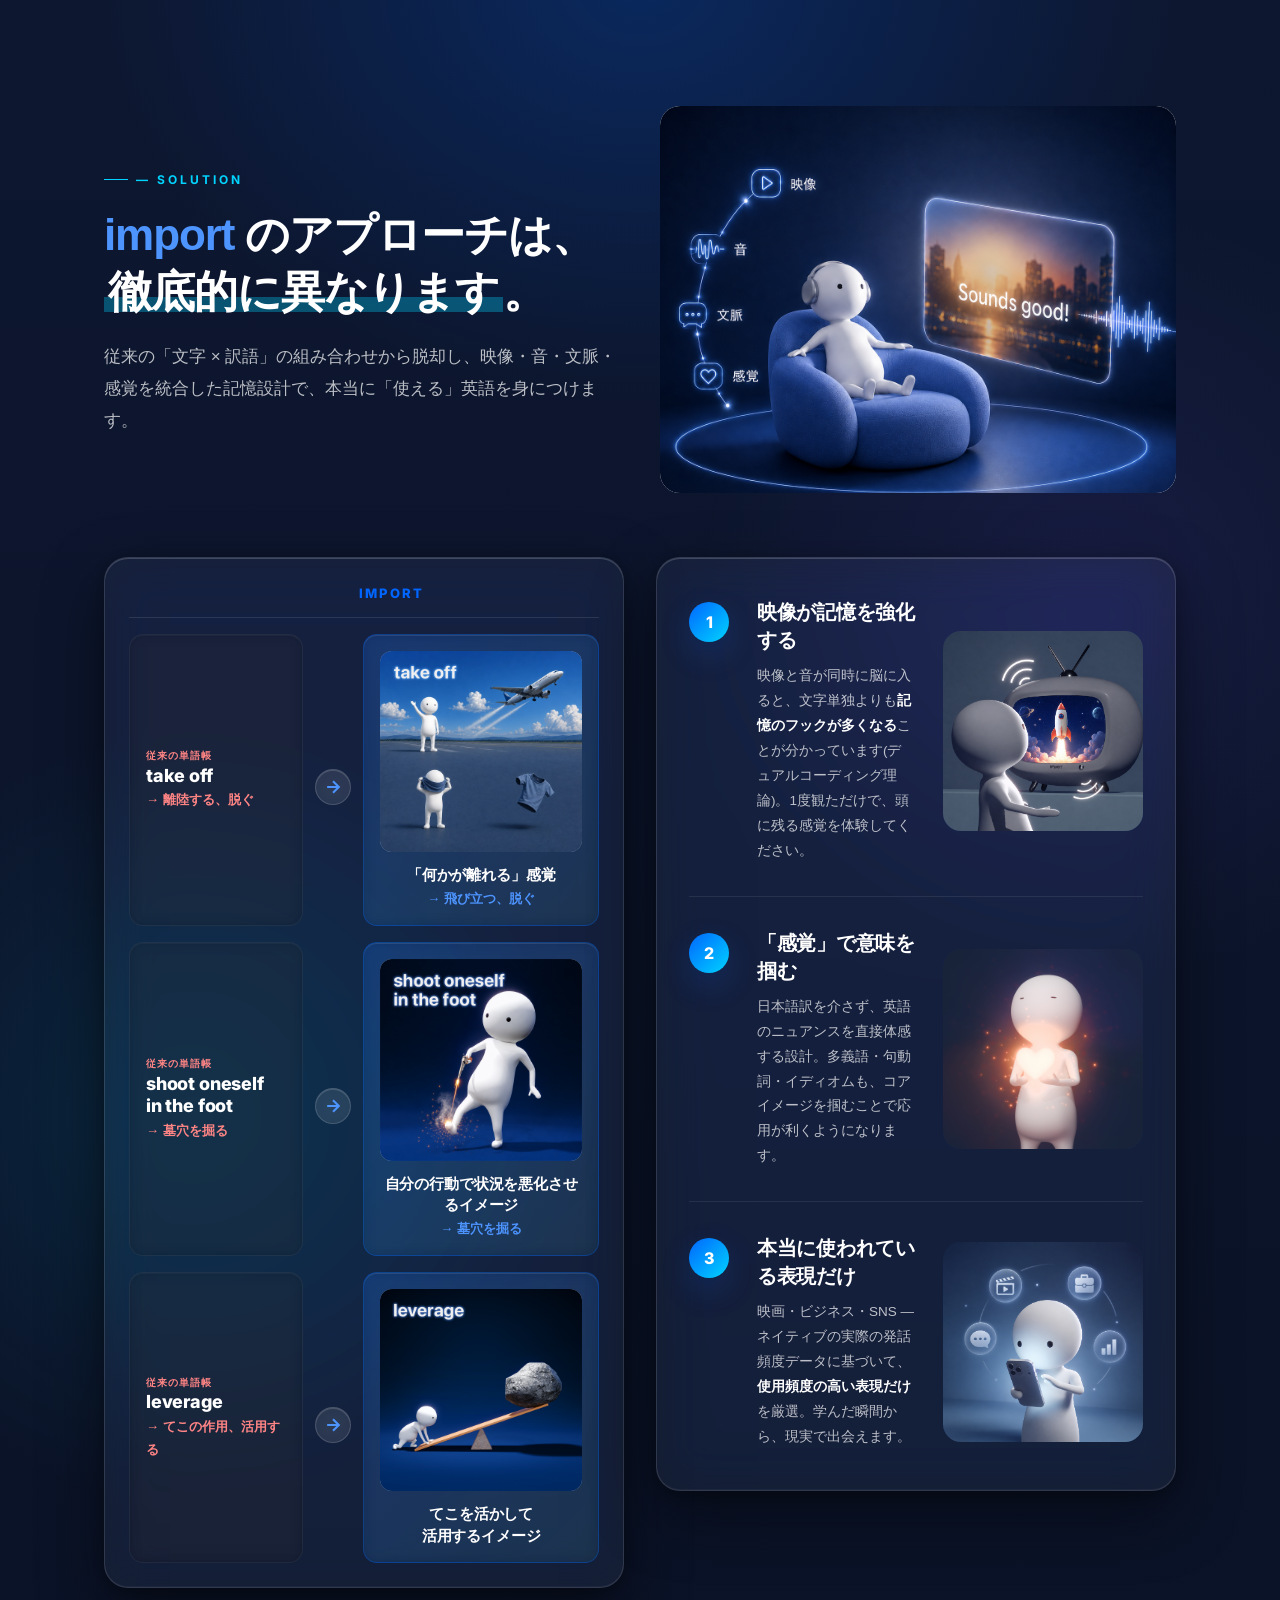
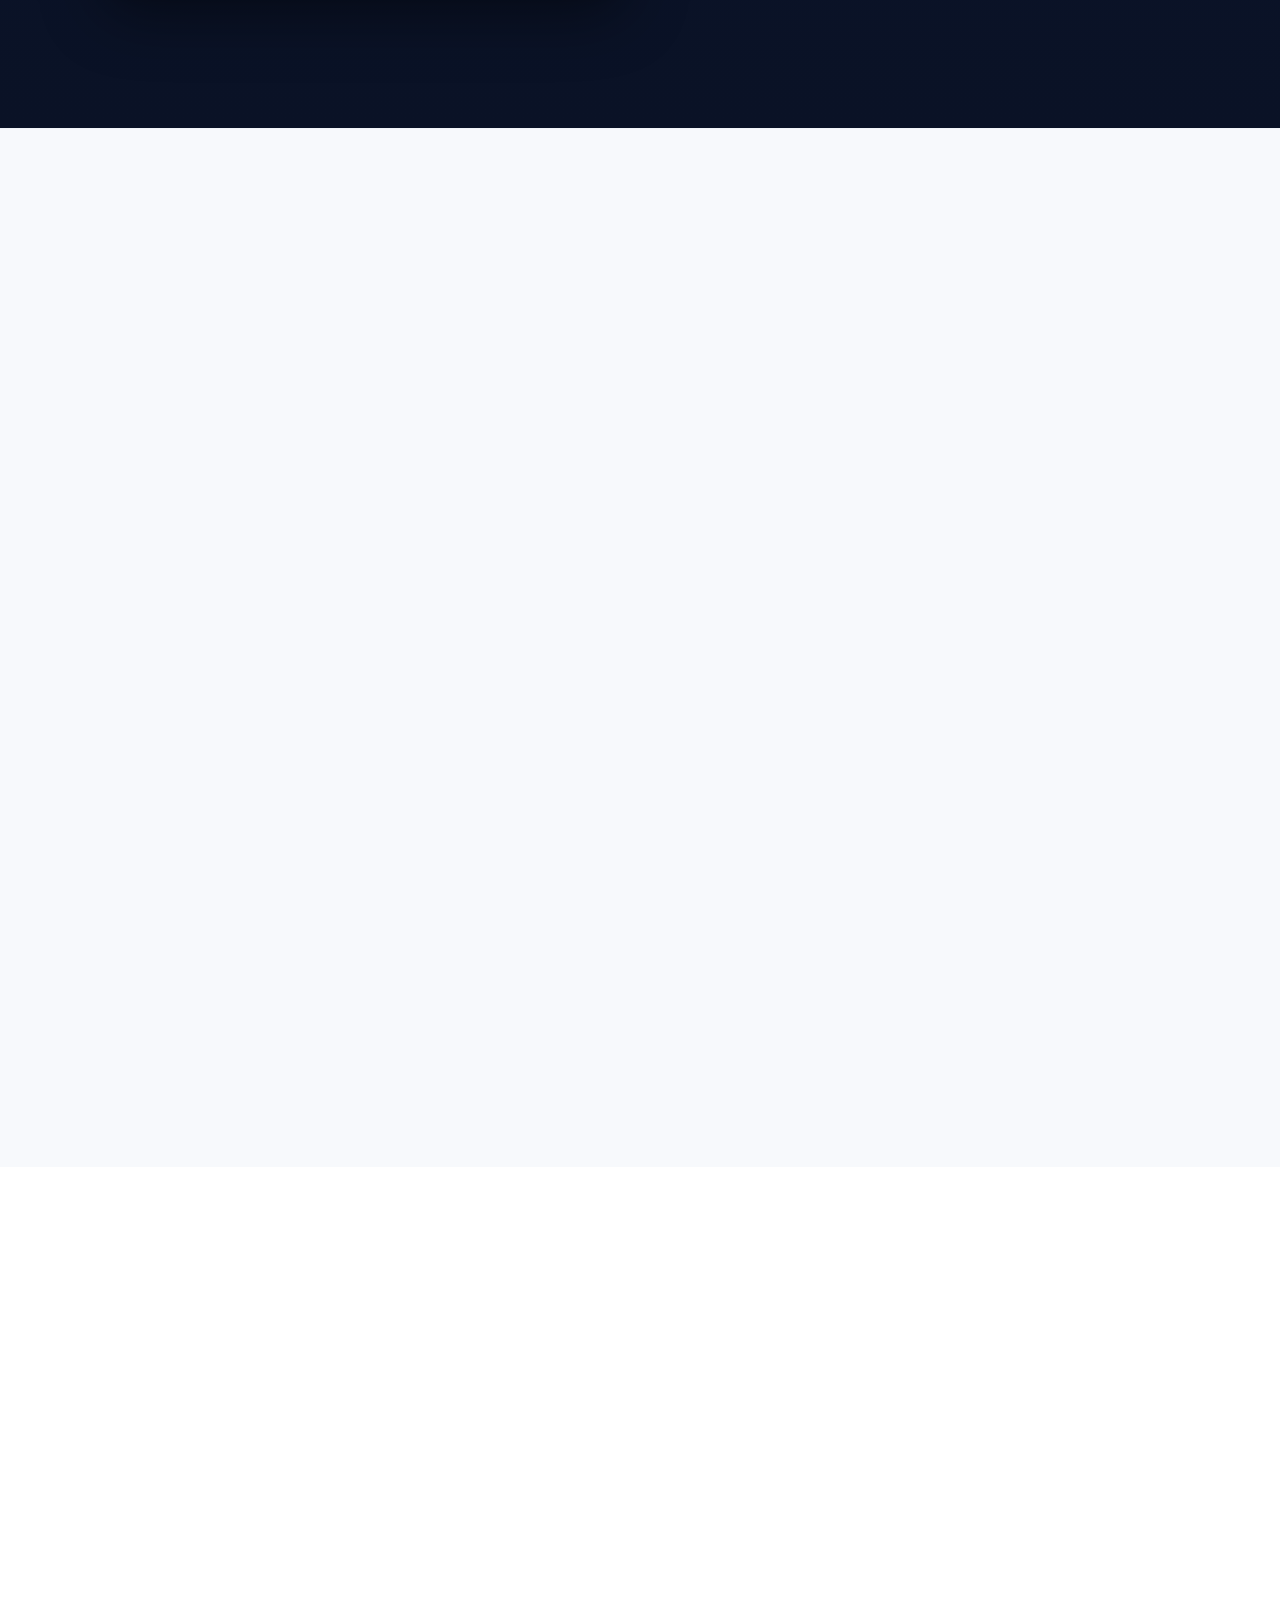
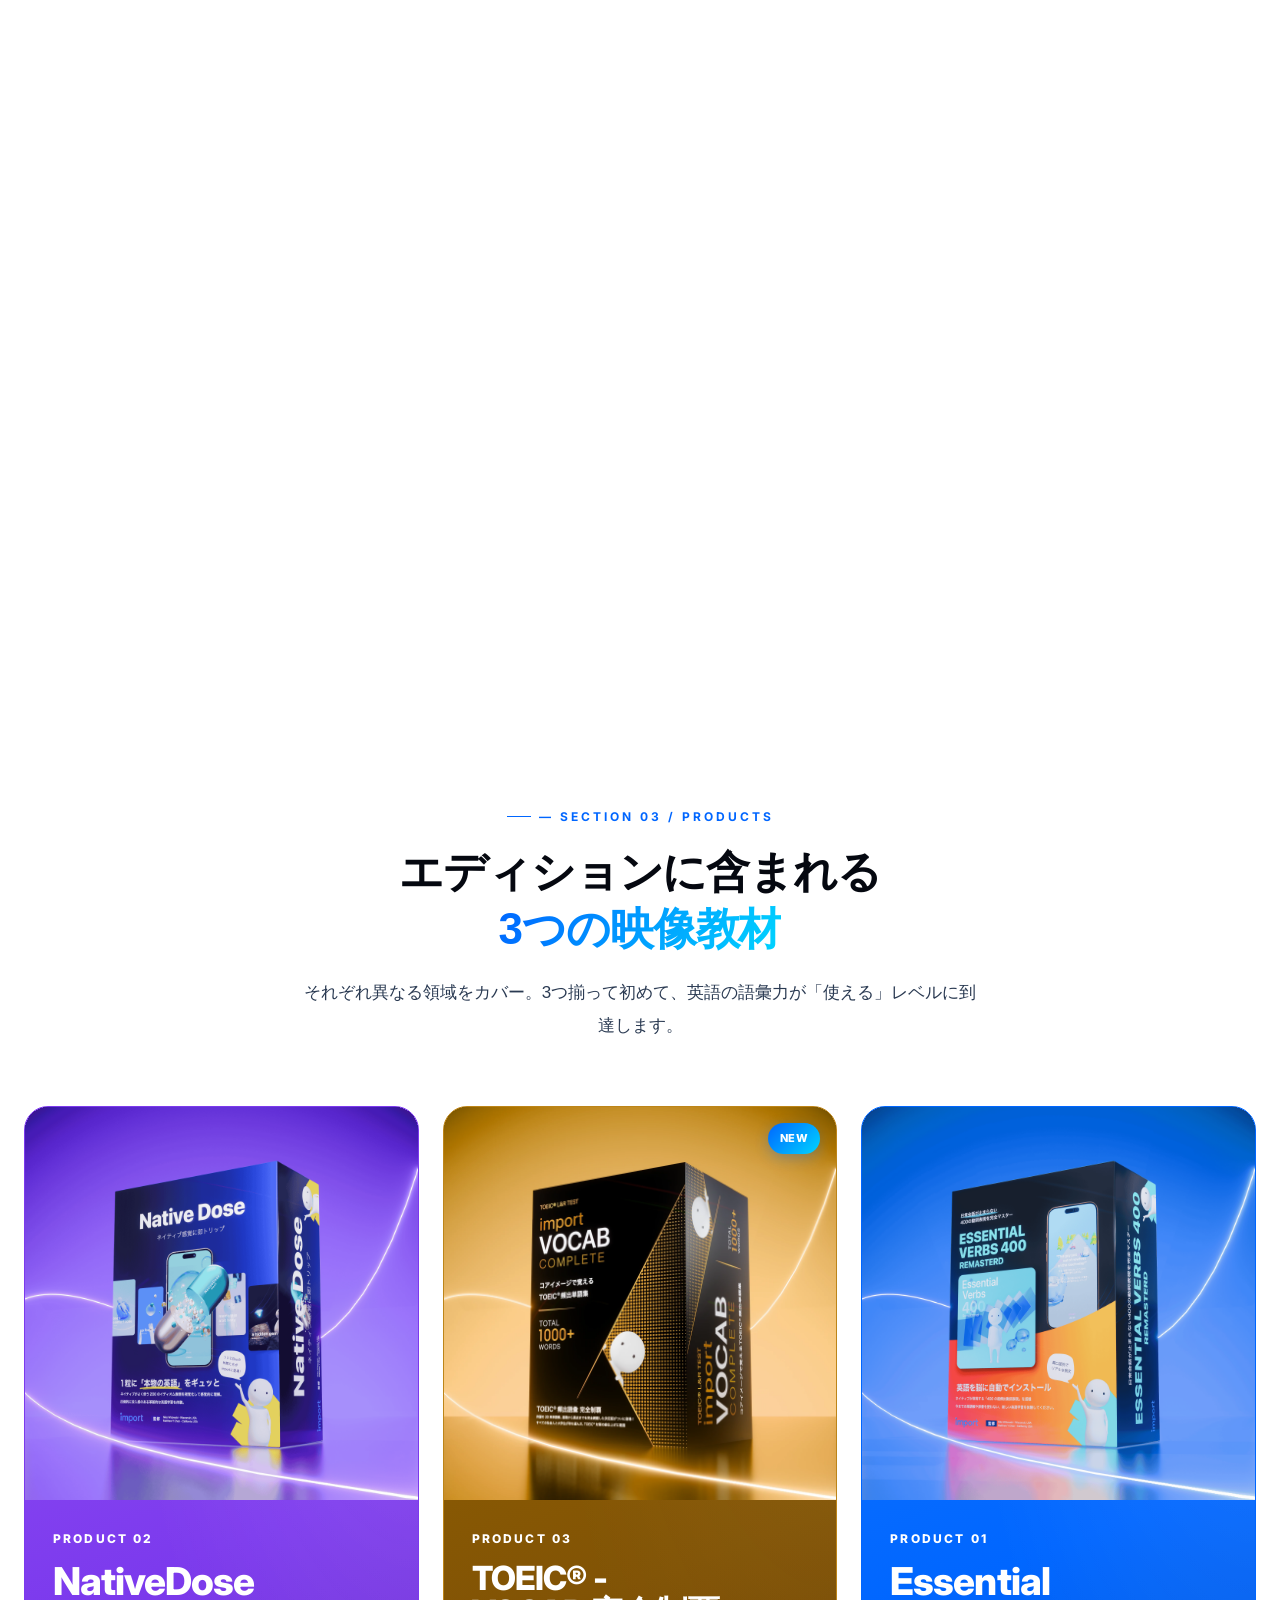
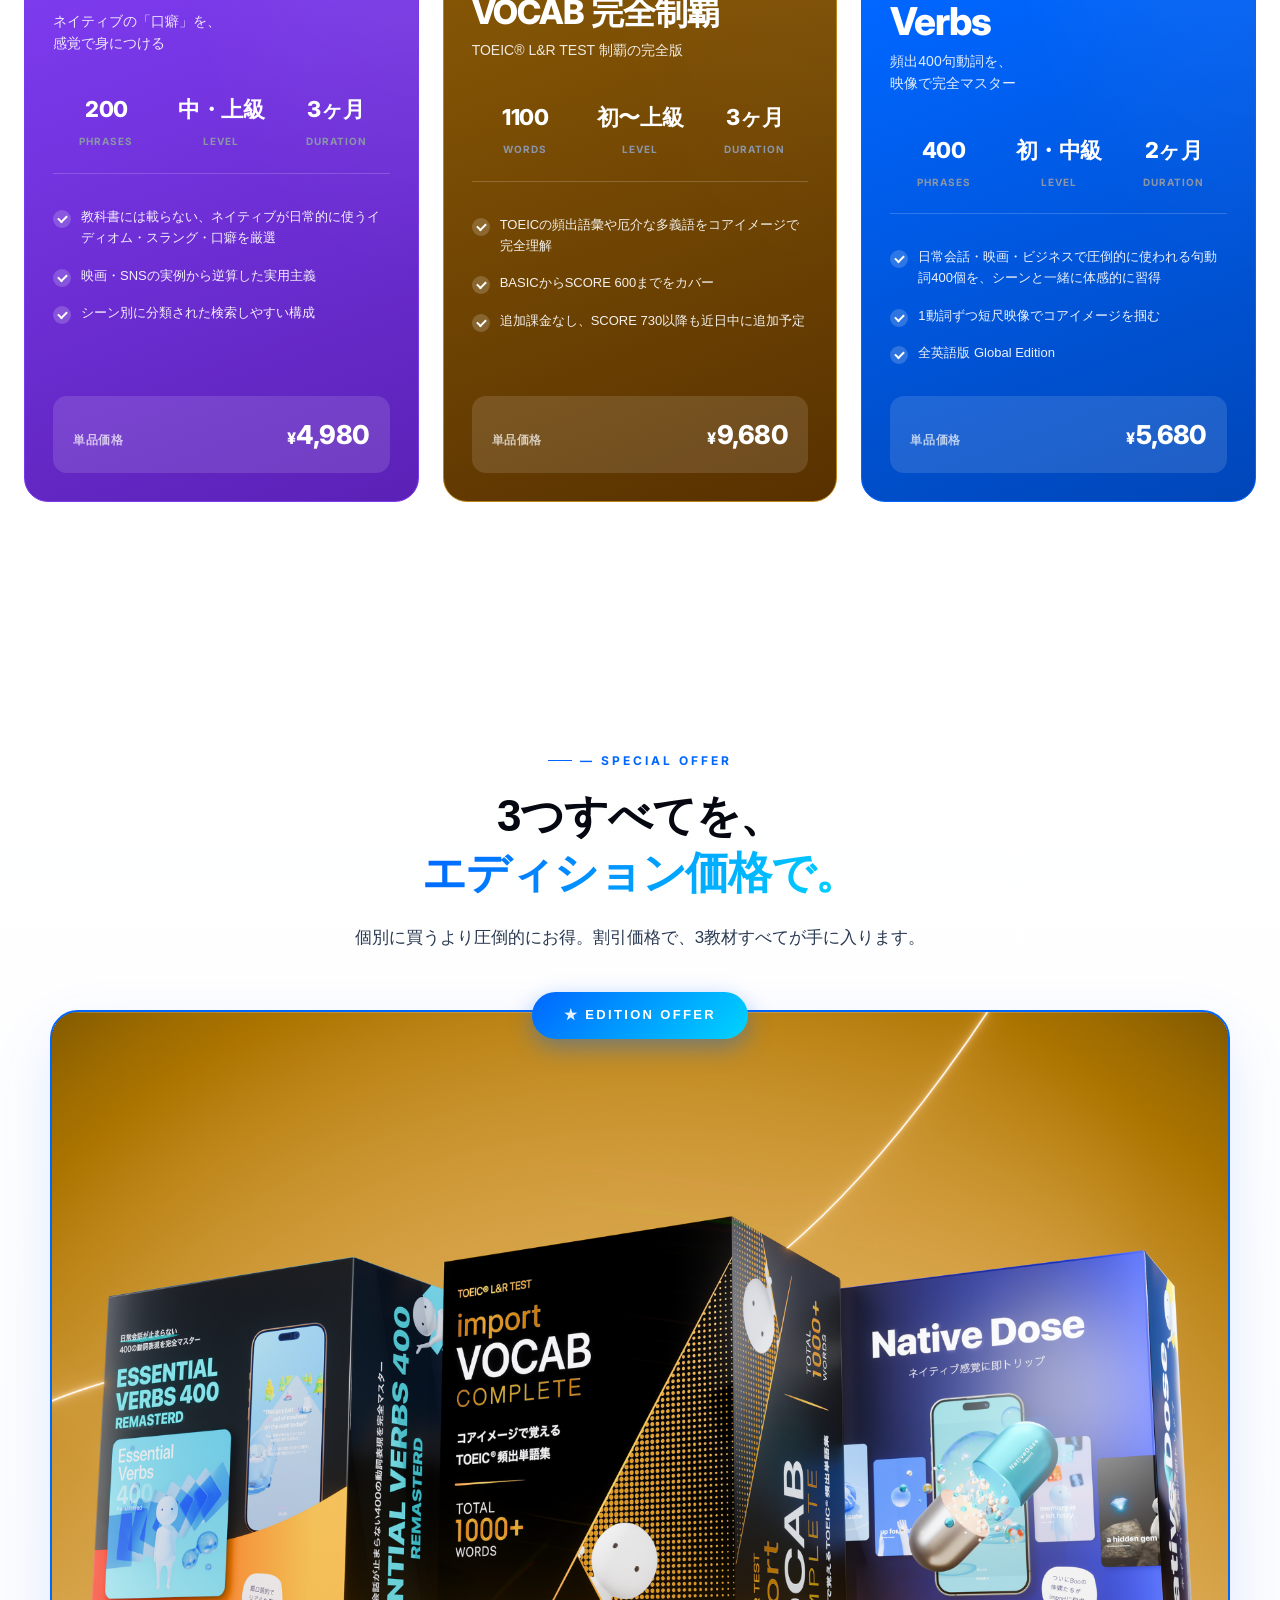
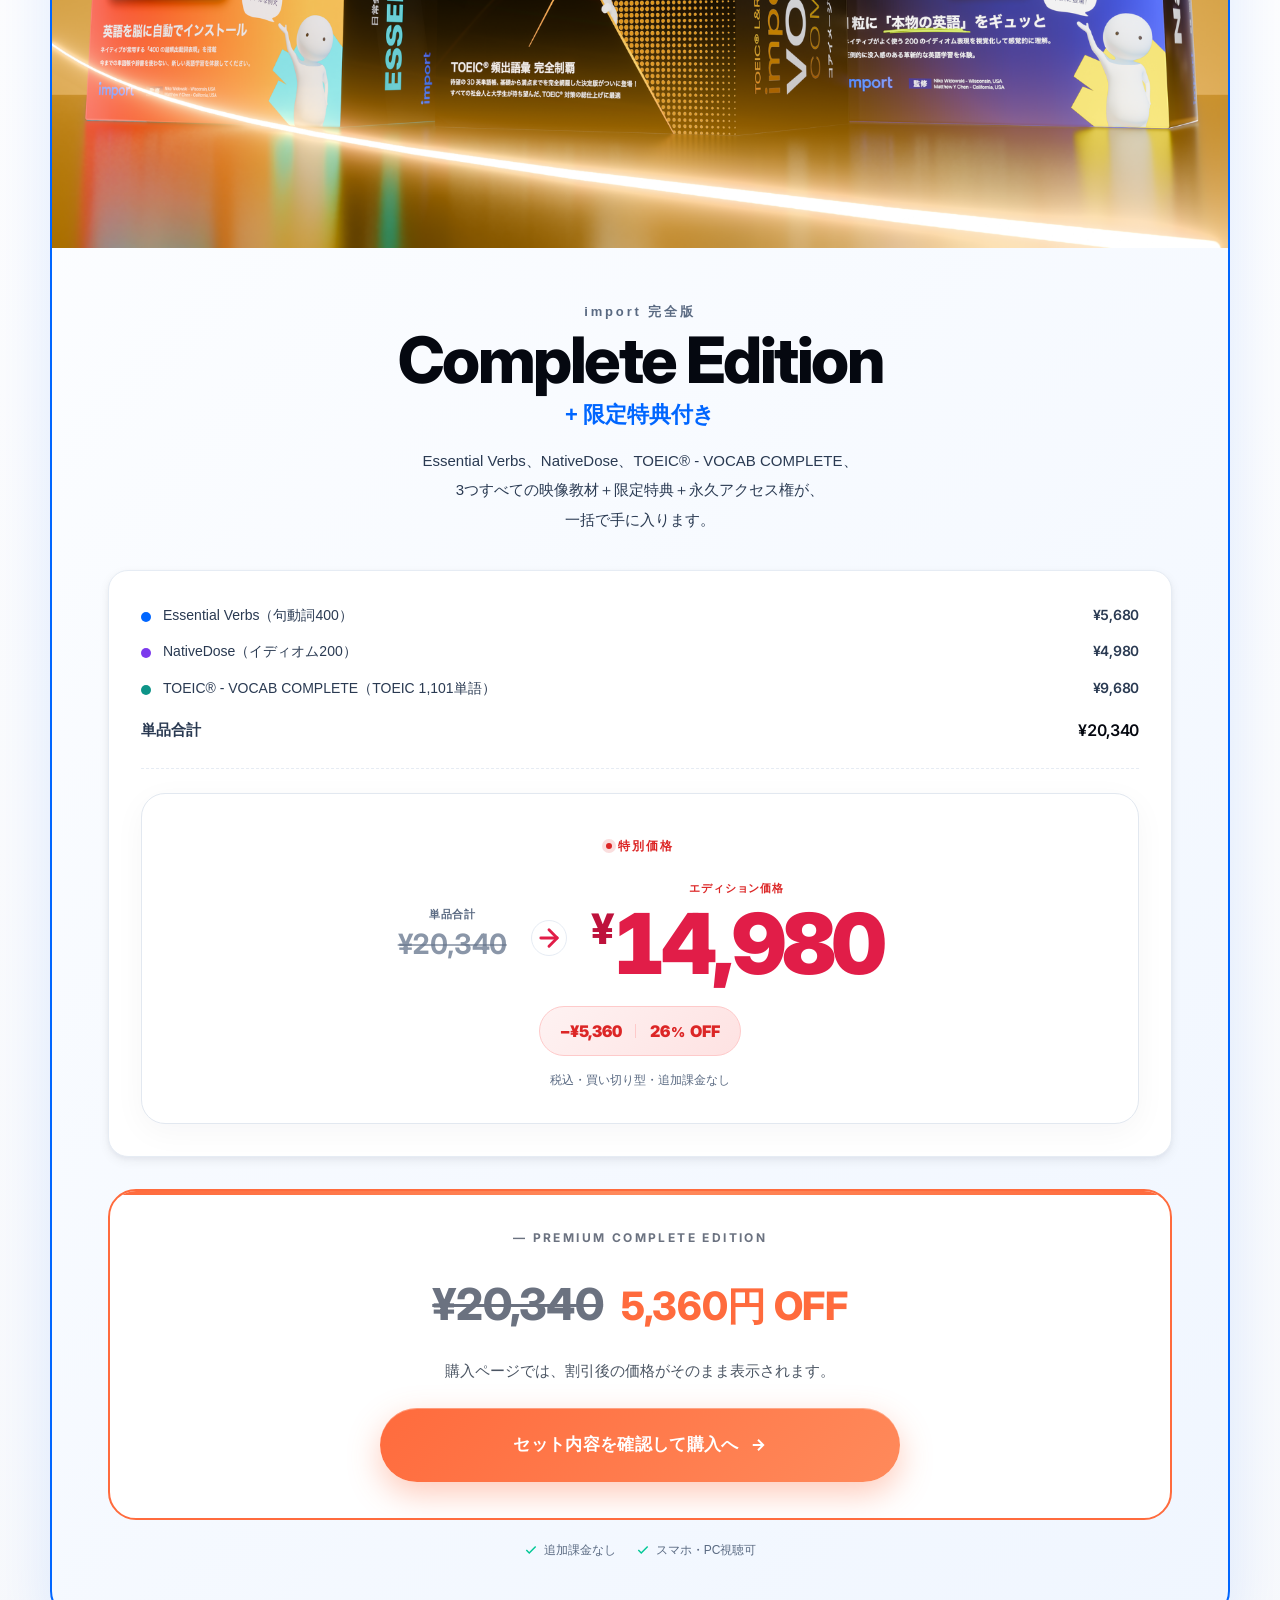
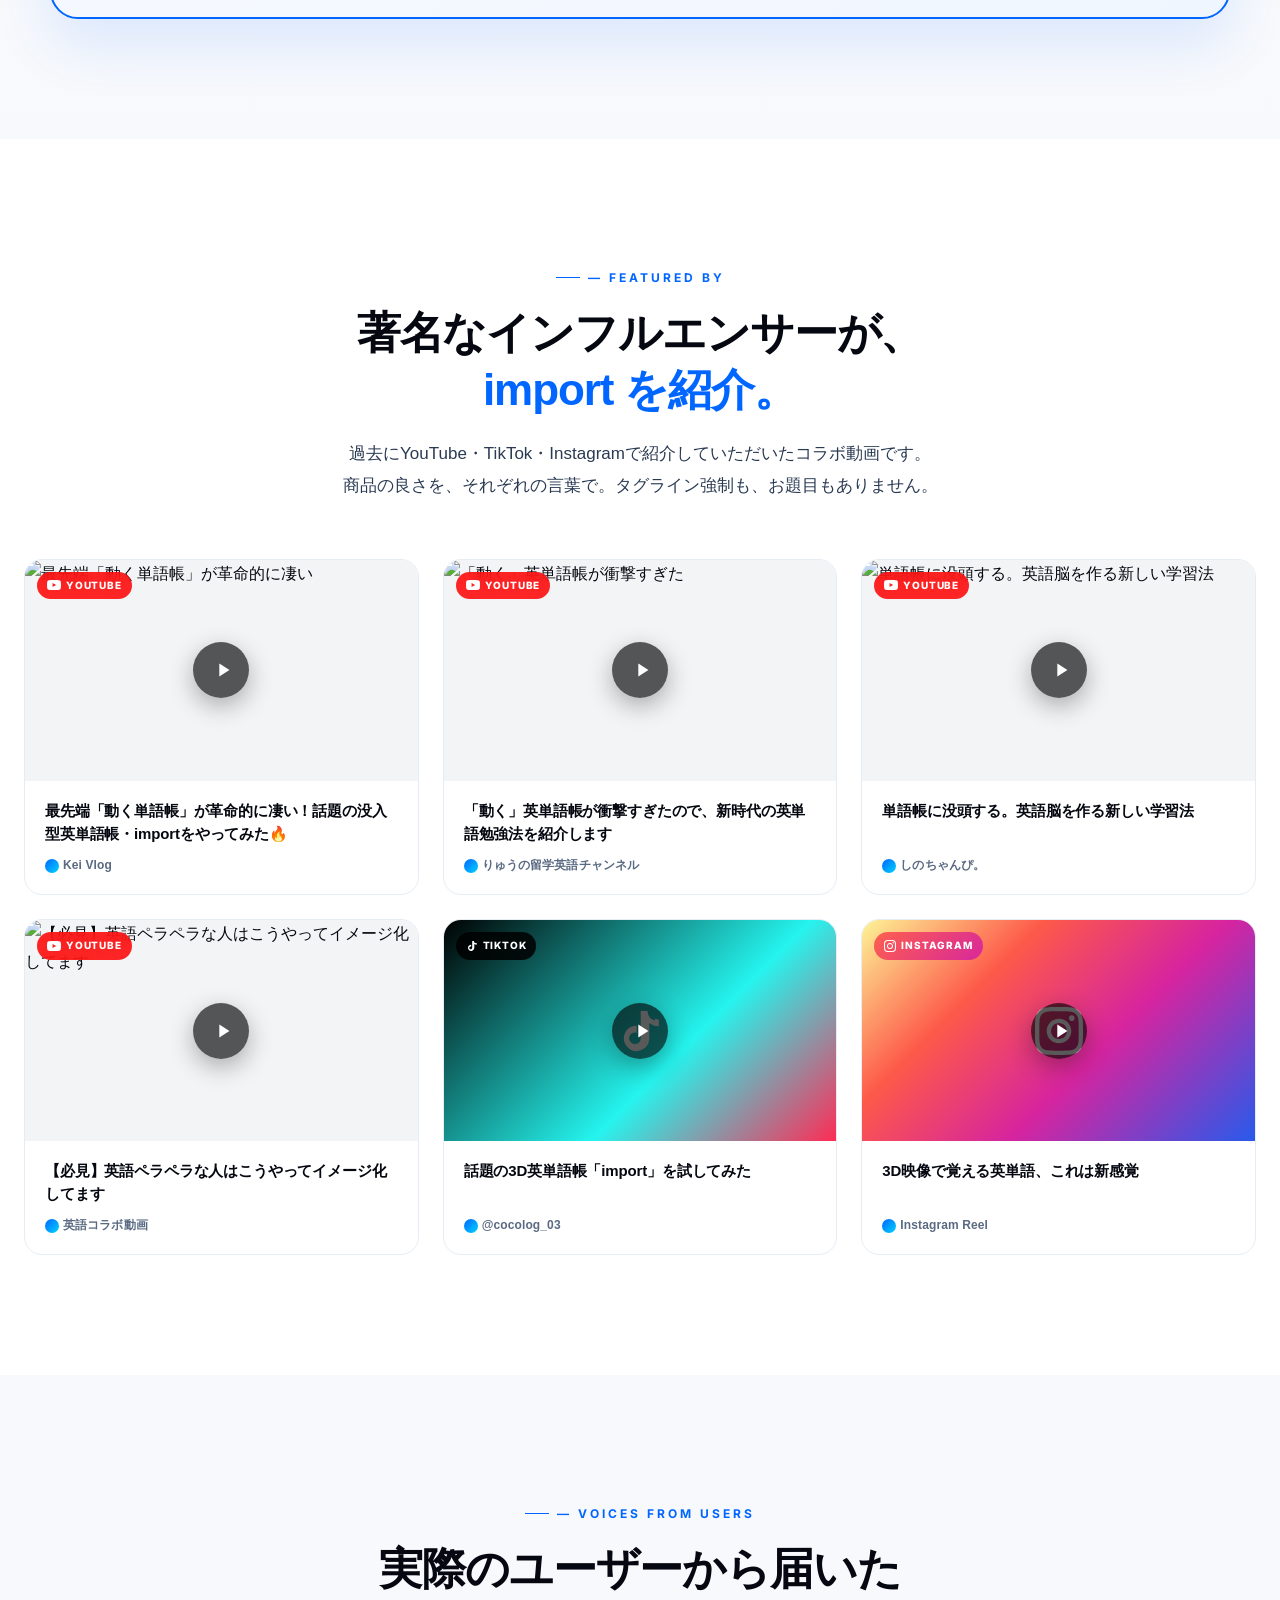
==== commit e56d124a: "feat: Black Friday LPの最新画像と価格・自動切替を統合" ====
--- a/index.html
+++ b/index.html
@@ -3,6 +3,31 @@
 <head>
 <meta charset="UTF-8" />
 <meta name="viewport" content="width=device-width, initial-scale=1.0" />
+<!-- SmartNews Ads: LP PageView only; Shopify owns commerce events. -->
+<script>
+(function initSmartNewsPageView(){
+  // Keep local and deployment previews out of the production pixel.
+  if (window.location.hostname !== 'promo.import-language.com') return;
+  if (window.IMPORT_SMARTNEWS_PAGE_INITIALIZED) return;
+  window.IMPORT_SMARTNEWS_PAGE_INITIALIZED = true;
+
+  window.SmartnewsAds = window.SmartnewsAds || {};
+  if (!window.SmartnewsAds.p) {
+    var p = window.SmartnewsAds.p = function(){
+      p.callMethod ? p.callMethod.apply(p, arguments) : p.queue.push(arguments);
+    };
+    p.push = p;
+    p.version = '1.0.1';
+    p.queue = [];
+    var script = document.createElement('script');
+    script.async = true;
+    script.src = 'https://cdn.smartnews-ads.com/i/pixel.js';
+    var firstScript = document.getElementsByTagName('script')[0];
+    firstScript.parentNode.insertBefore(script, firstScript);
+  }
+  window.SmartnewsAds.p('ea7ac8b73db4d3663fc7db75', 'PageView');
+})();
+</script>
 <!-- Match browser chrome (Safari URL bar etc) to hero blue for seamless top edge -->
 <meta name="theme-color" content="#0066ff" />
 <meta name="apple-mobile-web-app-status-bar-style" content="black-translucent" />
@@ -7464,7 +7489,8 @@
   }
 
   function readNow(){
-    return window.IMPORT_SALE_NOW ? new Date(window.IMPORT_SALE_NOW) : new Date();
+    if (window.IMPORT_SALE_NOW) return new Date(window.IMPORT_SALE_NOW);
+    return typeof window.IMPORT_SALE_CLOCK === 'function' ? window.IMPORT_SALE_CLOCK() : new Date();
   }
 
   function withComputedValues(period){
